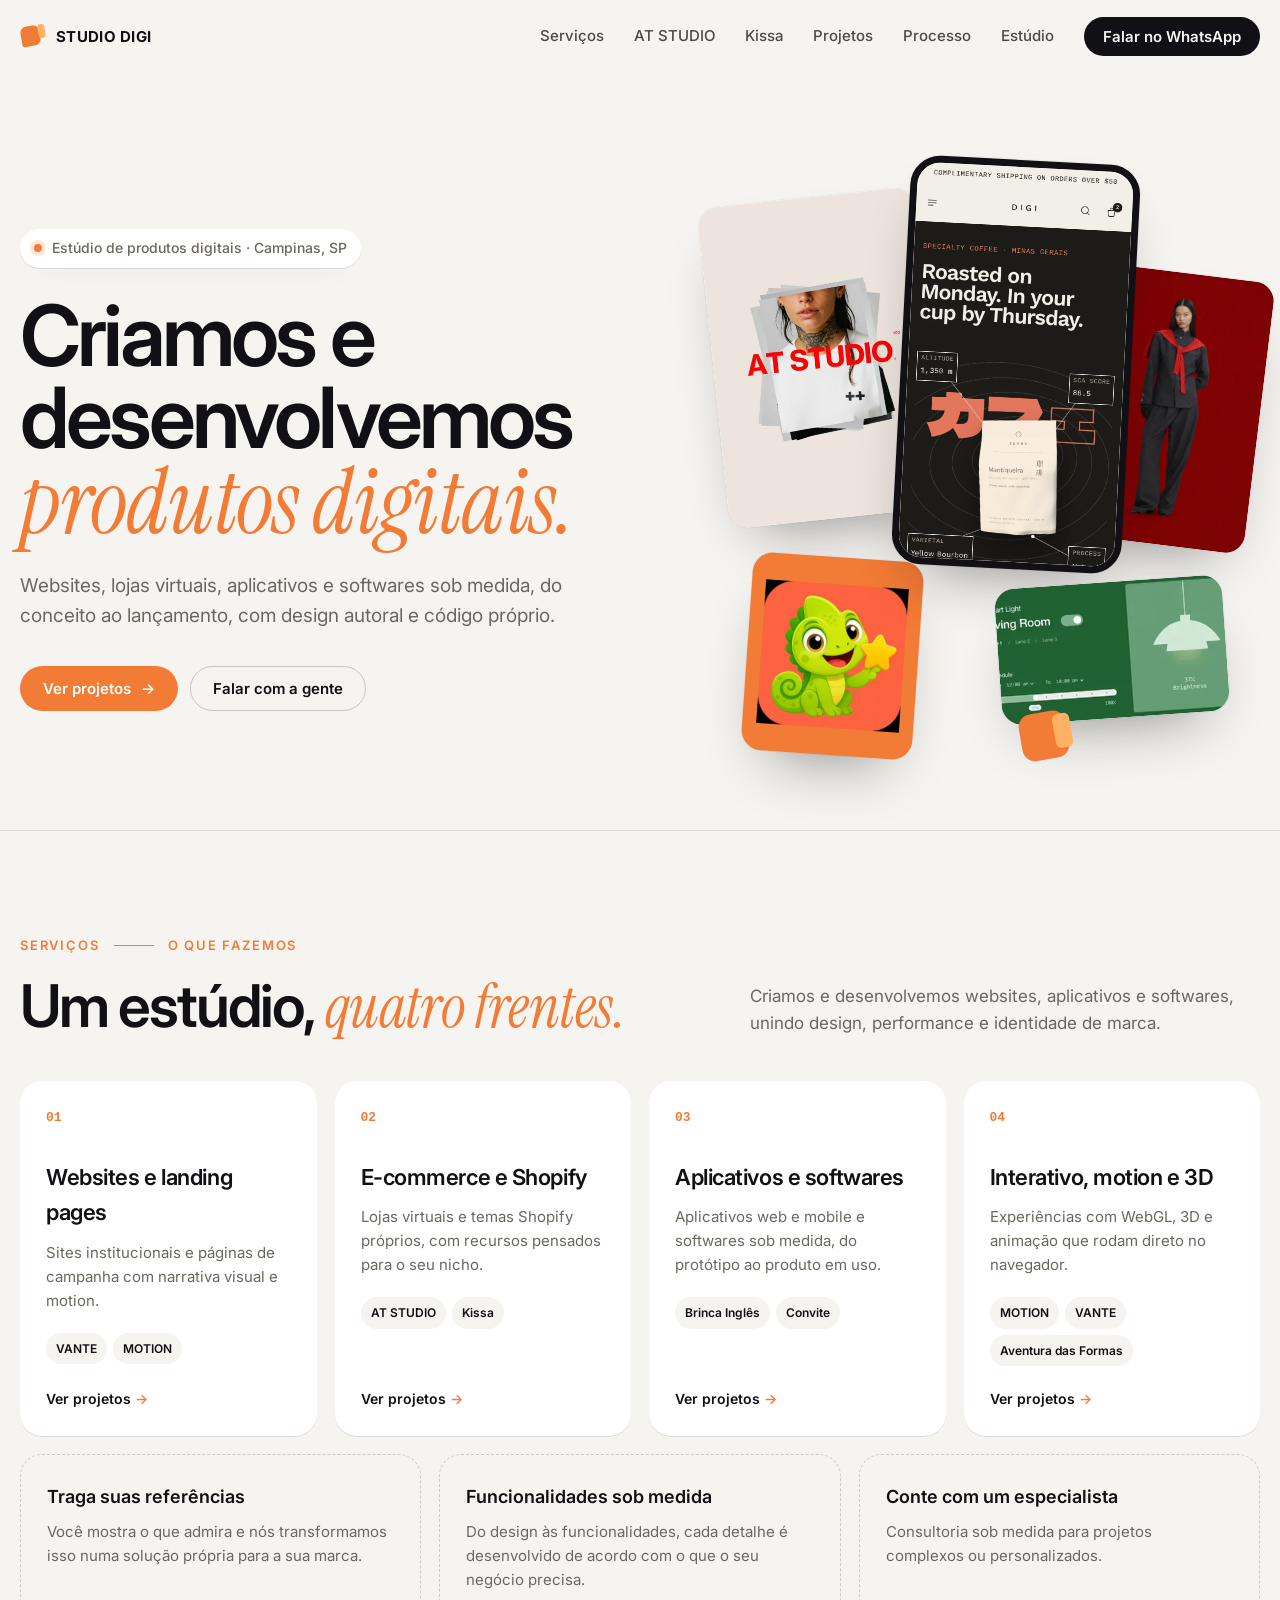
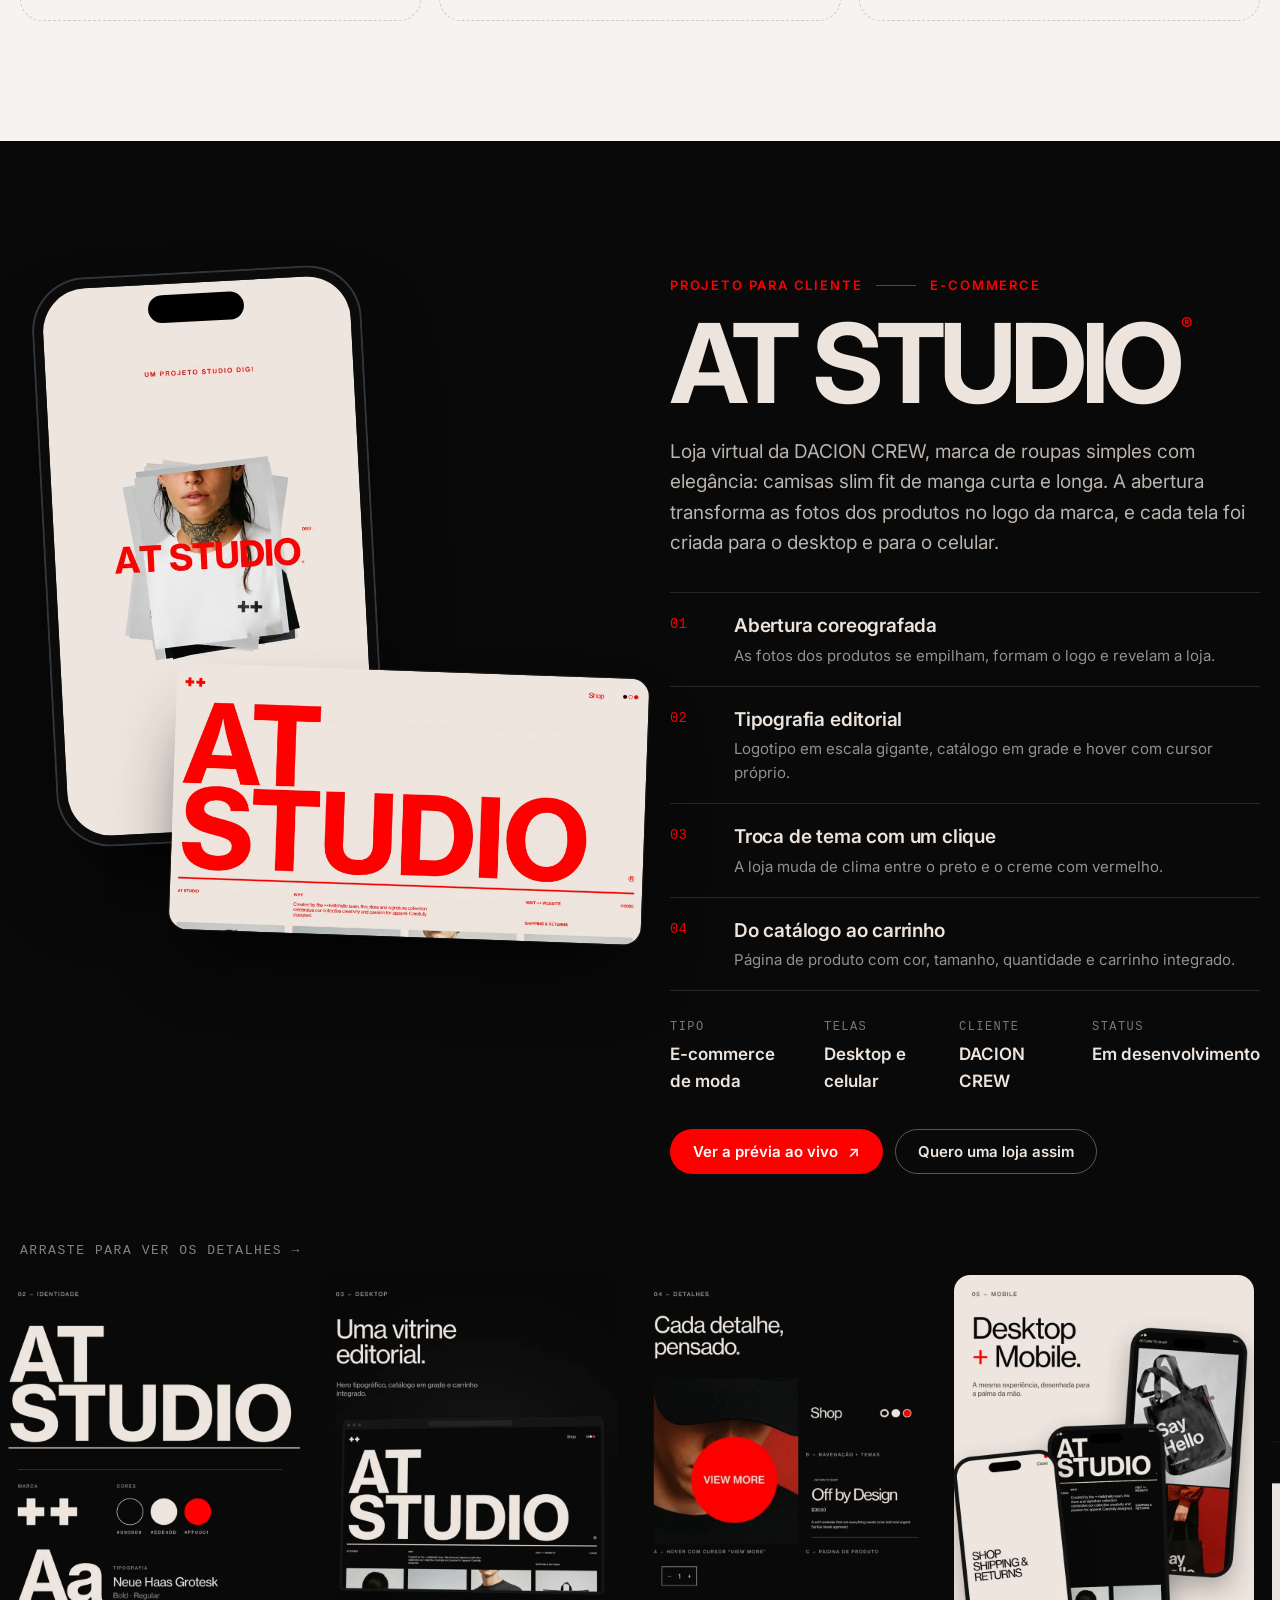
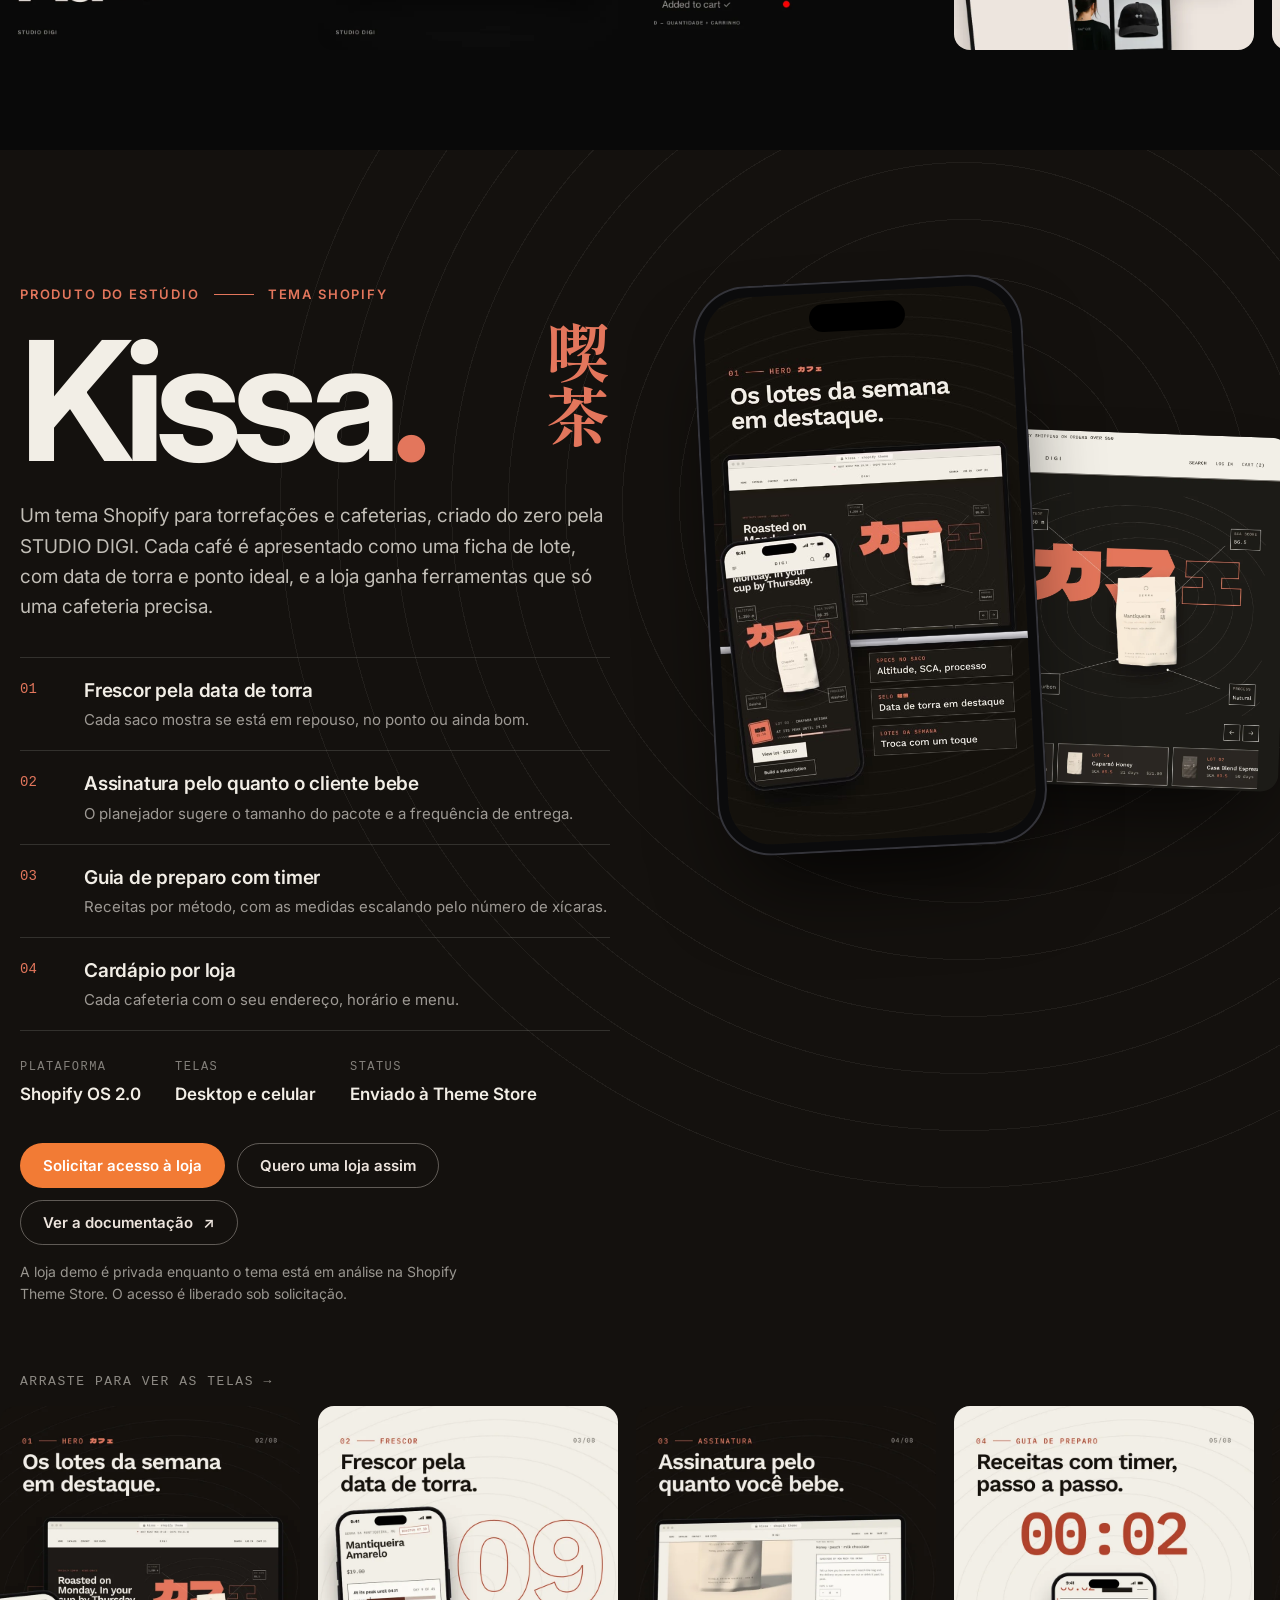
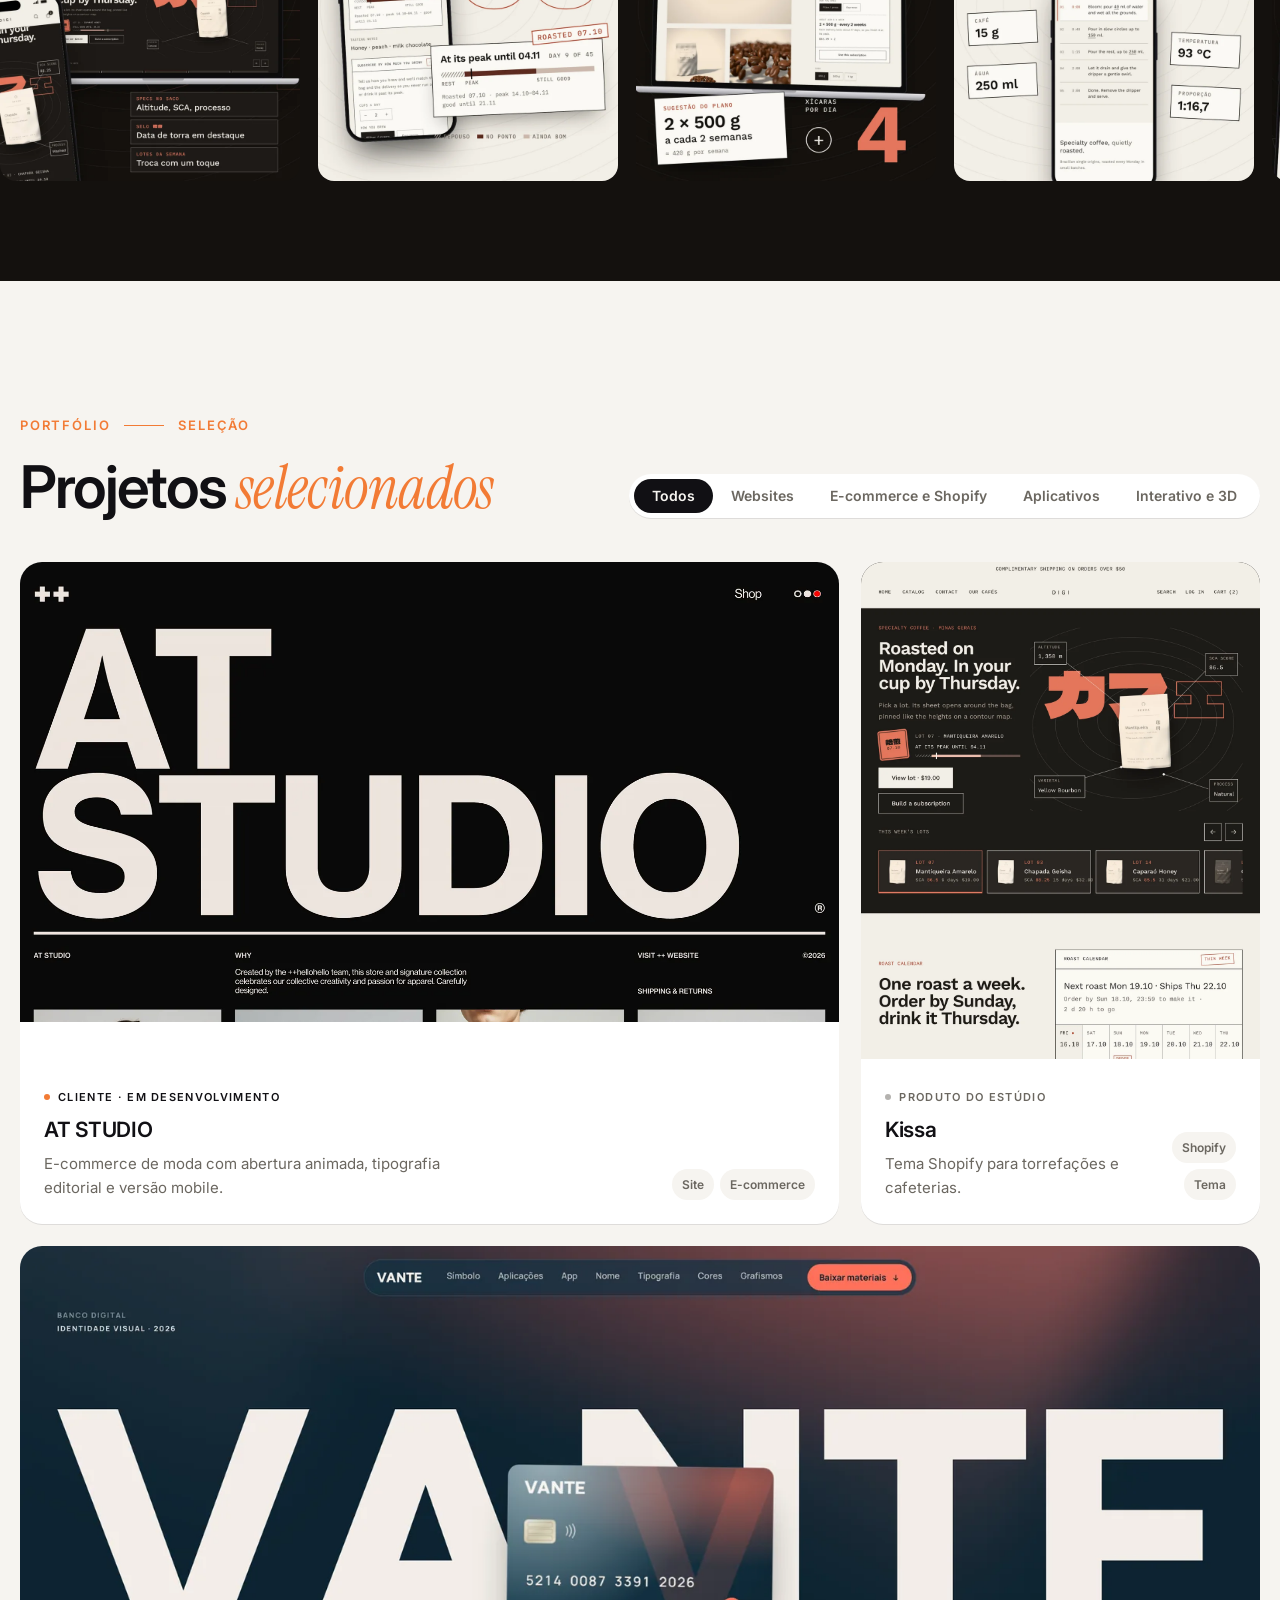
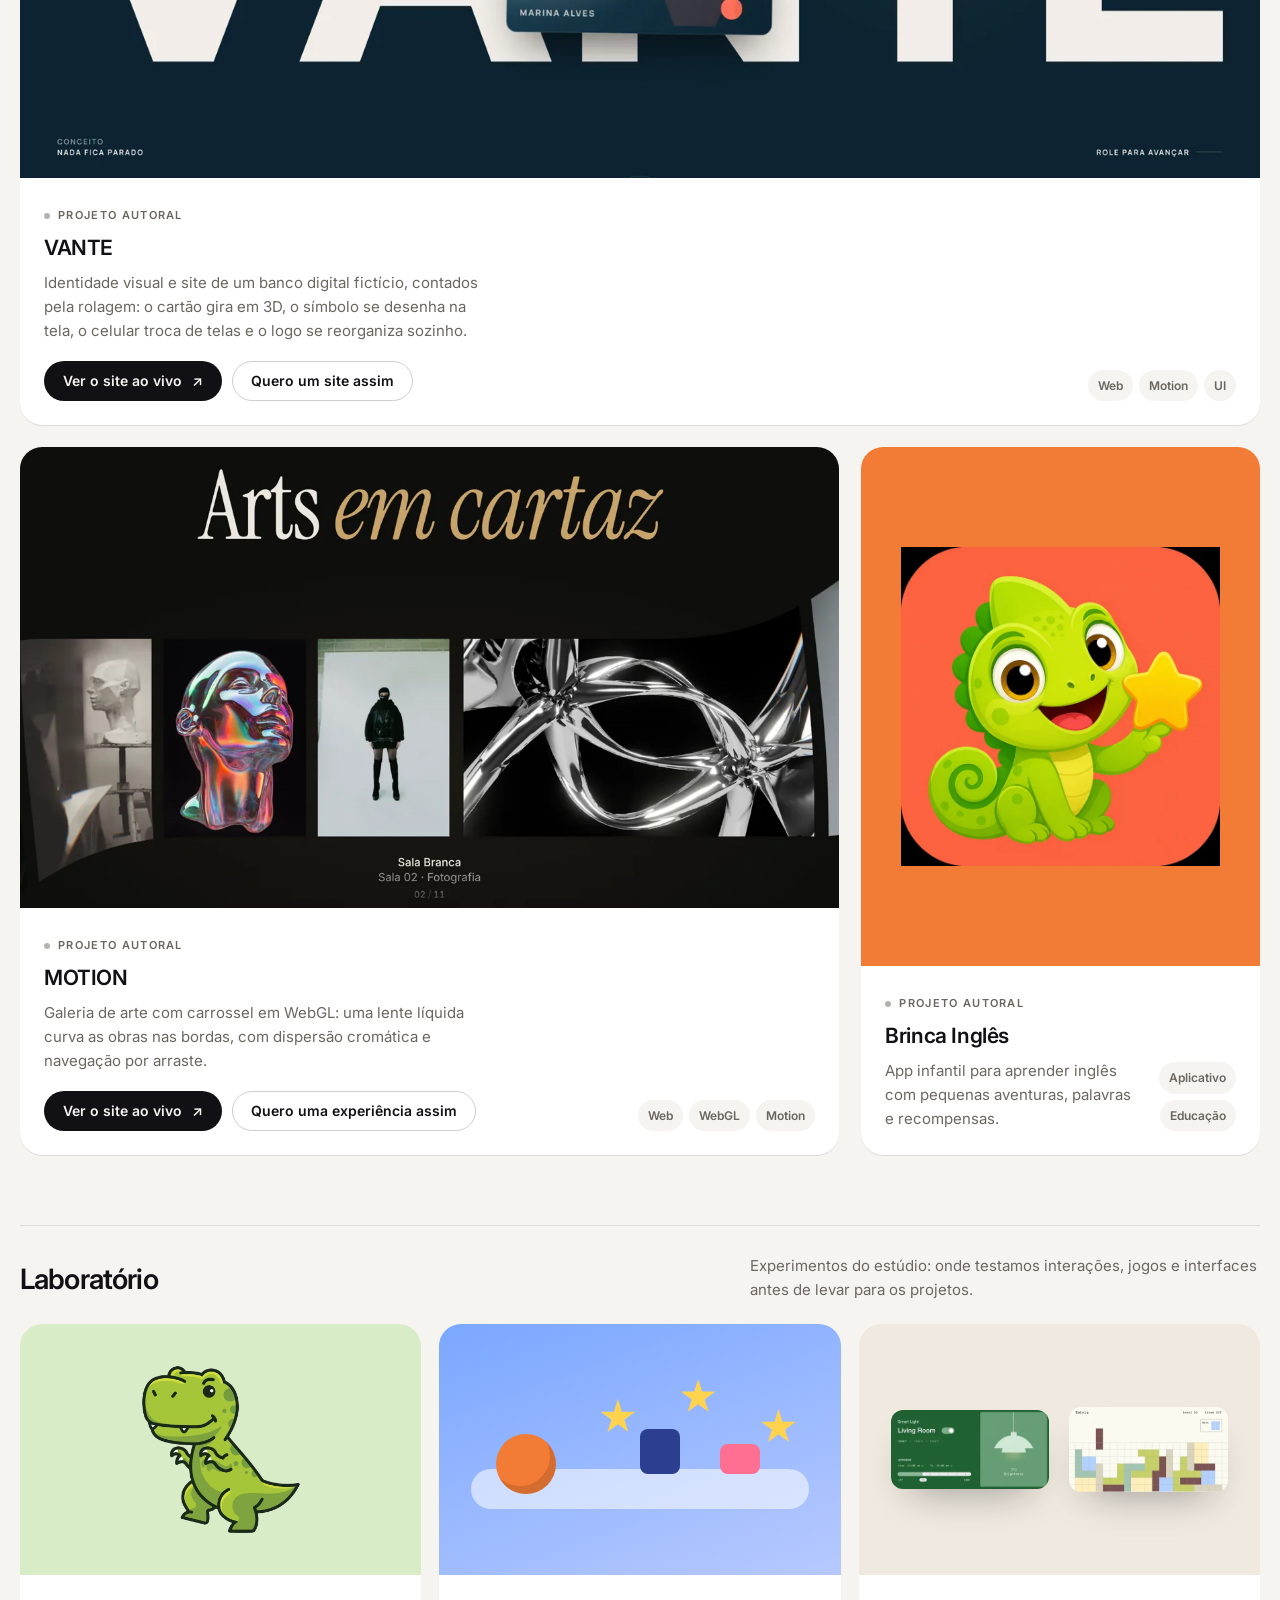
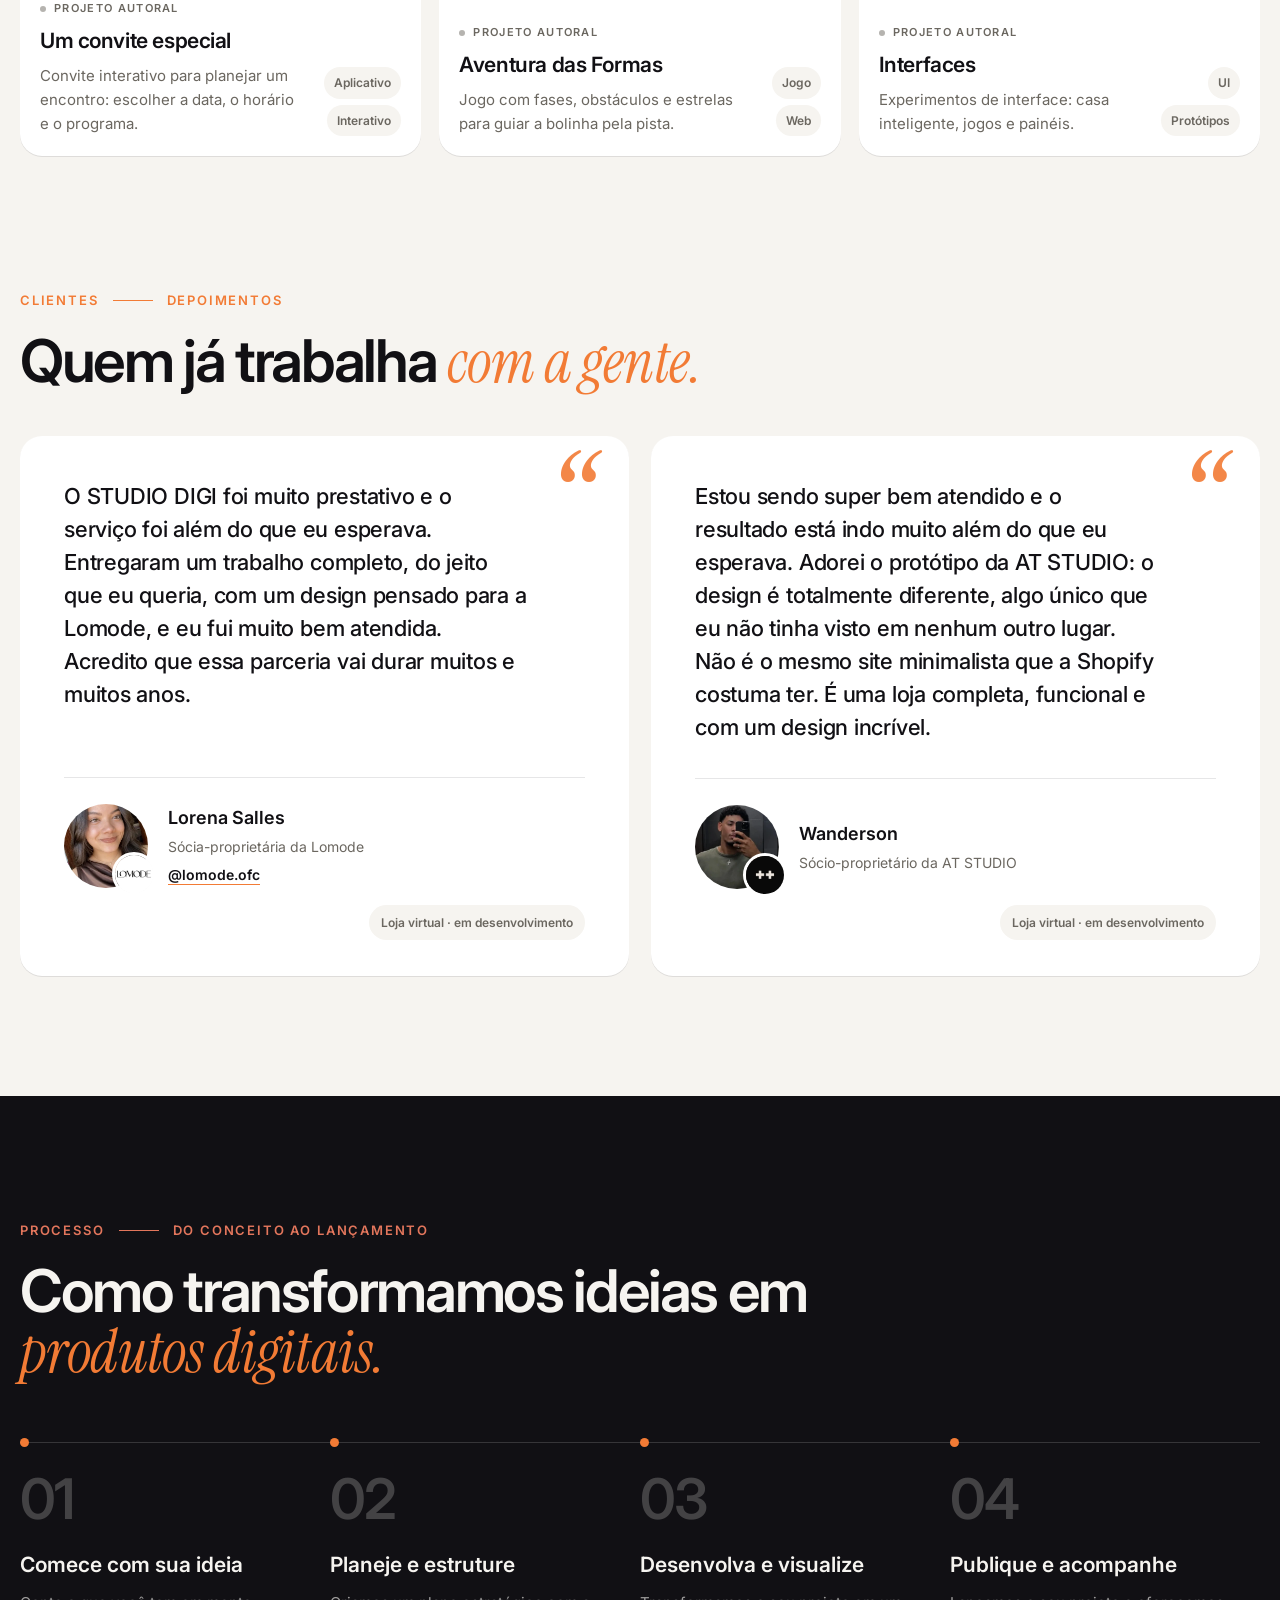
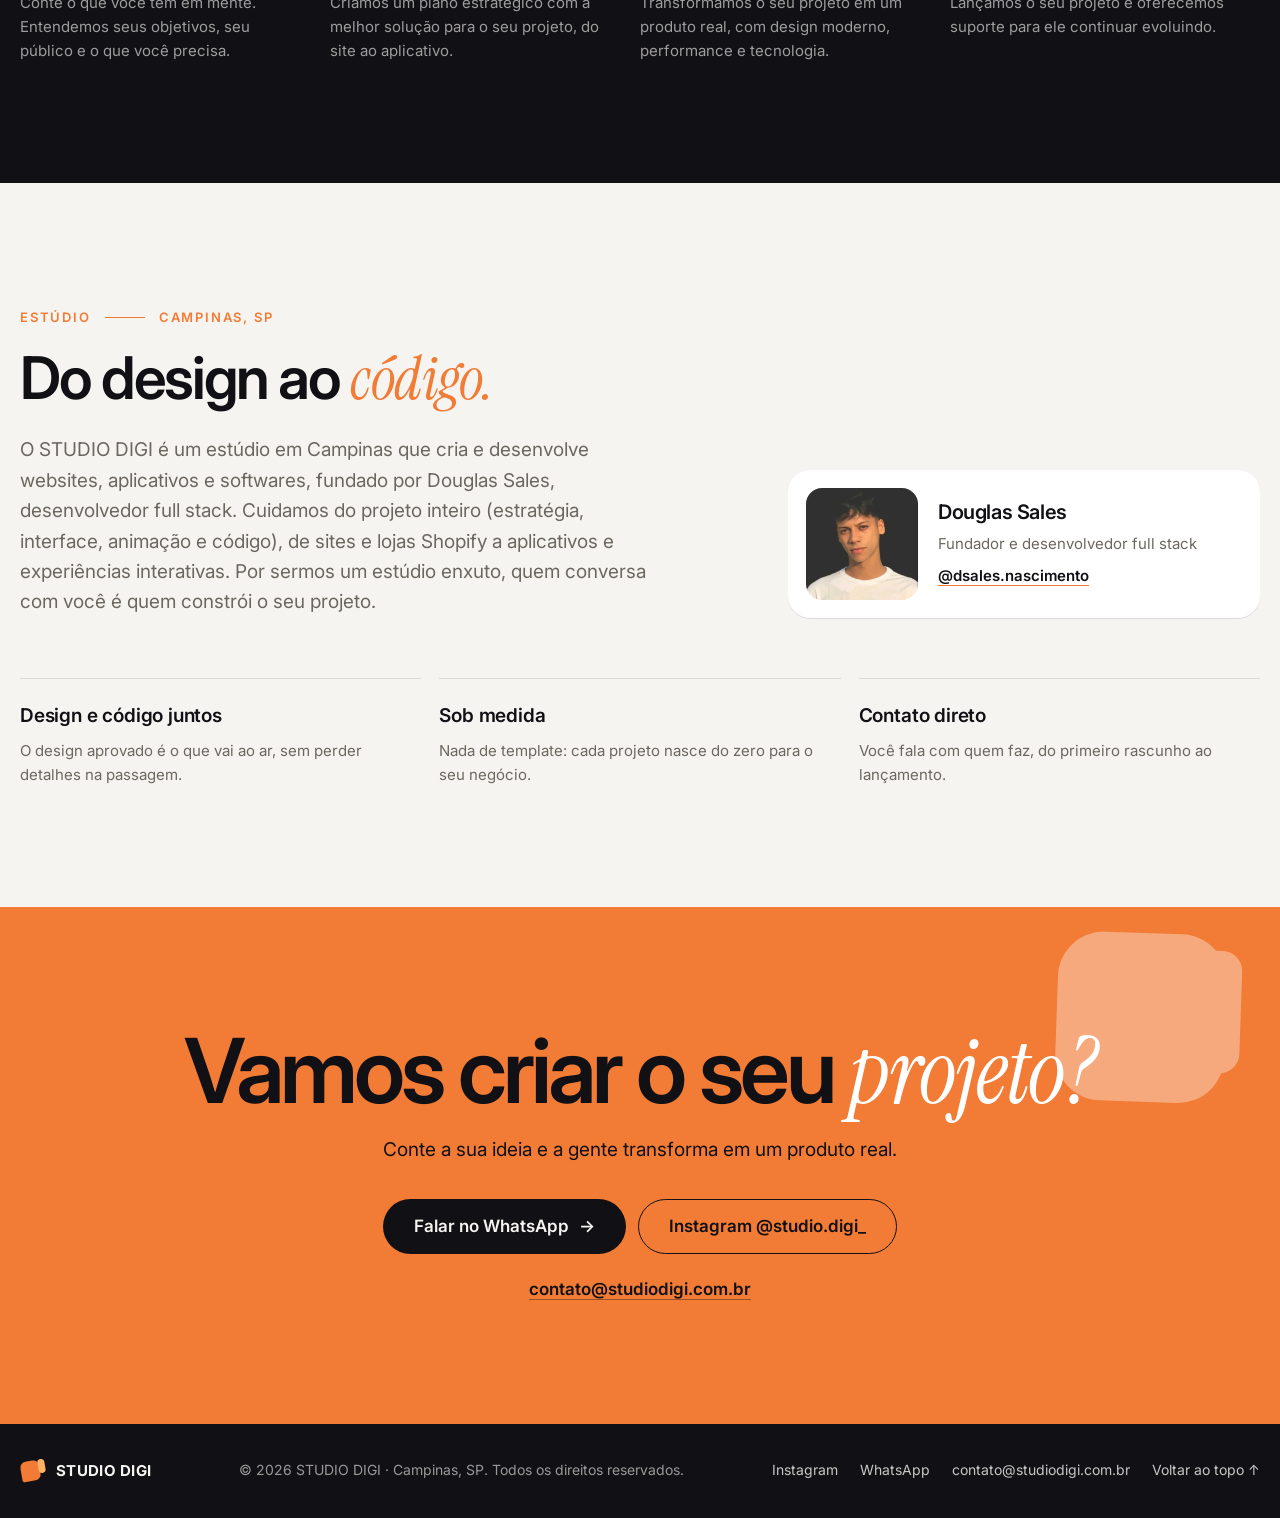
==== index.html @ e4dd9ce1 "Adiciona o depoimento do Wanderson (AT STUDIO) na seção Clientes Co-Authored-By: Claude Opus 5.5 <no" ====
<!doctype html>
<html lang="pt-BR" translate="no">
<head>
  <meta charset="utf-8">
  <meta name="viewport" content="width=device-width, initial-scale=1">
  <meta name="google" content="notranslate">
  <title>STUDIO DIGI · Websites, aplicativos e softwares sob medida</title>
  <meta name="description" content="Estúdio de produtos digitais em Campinas, SP. Criamos e desenvolvemos websites, lojas virtuais, aplicativos e softwares sob medida, do conceito ao lançamento.">
  <meta name="theme-color" content="#111014">
  <meta property="og:title" content="STUDIO DIGI">
  <meta property="og:description" content="Criamos e desenvolvemos websites, lojas virtuais, aplicativos e softwares sob medida, do conceito ao lançamento.">
  <meta property="og:type" content="website">
  <meta property="og:url" content="https://studiodigi.com.br/">
  <meta property="og:site_name" content="STUDIO DIGI">
  <meta property="og:locale" content="pt_BR">
  <meta property="og:image" content="https://studiodigi.com.br/images/og.jpg">
  <meta property="og:image:alt" content="STUDIO DIGI, estúdio de sites, e-commerce e aplicativos">
  <meta name="twitter:card" content="summary_large_image">
  <meta name="twitter:title" content="STUDIO DIGI">
  <meta name="twitter:description" content="Criamos e desenvolvemos websites, lojas virtuais, aplicativos e softwares sob medida, do conceito ao lançamento.">
  <meta name="twitter:image" content="https://studiodigi.com.br/images/og.jpg">
  <link rel="canonical" href="https://studiodigi.com.br/">
  <link rel="icon" type="image/svg+xml" href="/favicon.svg?v=3">
  <link rel="preconnect" href="https://fonts.googleapis.com">
  <link rel="preconnect" href="https://fonts.gstatic.com" crossorigin>
  <link rel="stylesheet" href="https://fonts.googleapis.com/css2?family=Inter:wght@400;500;600;700&family=Instrument+Serif:ital@1&display=swap">
  <link rel="stylesheet" href="https://fonts.googleapis.com/css2?family=Shippori+Mincho:wght@800&text=%E5%96%AB%E8%8C%B6&display=swap">
  <link rel="stylesheet" href="/styles.css?v=9">
  <script type="application/ld+json">
  {
    "@context": "https://schema.org",
    "@type": "Organization",
    "name": "STUDIO DIGI",
    "url": "https://studiodigi.com.br/",
    "logo": "https://studiodigi.com.br/images/email/studio-digi-logo.png",
    "description": "Estúdio de produtos digitais que cria e desenvolve websites, lojas virtuais, aplicativos e softwares sob medida.",
    "email": "contato@studiodigi.com.br",
    "address": { "@type": "PostalAddress", "addressLocality": "Campinas", "addressRegion": "SP", "addressCountry": "BR" },
    "founder": { "@type": "Person", "name": "Douglas Sales", "jobTitle": "Desenvolvedor full stack", "sameAs": ["https://www.instagram.com/dsales.nascimento/"] },
    "sameAs": ["https://www.instagram.com/studio.digi_/"]
  }
  </script>
  <script>document.documentElement.classList.add('js')</script>
  <script src="/main.js?v=4" defer></script>
</head>
<body>
  <a class="skip" href="#conteudo">Pular para o conteúdo</a>

  <header class="header" data-header>
    <div class="wrap header__inner">
      <a class="brand" href="#top" aria-label="STUDIO DIGI, página inicial">
        <span class="brand__mark" aria-hidden="true"></span><span>STUDIO DIGI</span>
      </a>
      <nav class="nav" id="menu" aria-label="Navegação principal">
        <a href="#servicos">Serviços</a>
        <a href="#atstudio">AT STUDIO</a>
        <a href="#kissa">Kissa</a>
        <a href="#projetos">Projetos</a>
        <a href="#processo">Processo</a>
        <a href="#estudio">Estúdio</a>
        <a class="btn btn--dark nav__cta" href="https://wa.me/5519990105959?text=Ol%C3%A1!%20Vi%20o%20portf%C3%B3lio%20da%20STUDIO%20DIGI%20e%20quero%20um%20or%C3%A7amento." target="_blank" rel="noopener">Falar no WhatsApp</a>
      </nav>
      <button class="menu-btn" type="button" aria-expanded="false" aria-controls="menu" data-menu>
        <span class="sr">Abrir menu</span><i></i><i></i>
      </button>
    </div>
  </header>

  <main id="conteudo">
    <!-- hero -->
    <section class="hero" id="top">
      <div class="wrap hero__inner">
        <div class="hero__copy">
          <p class="eyebrow reveal"><span class="dot"></span>Estúdio de produtos digitais · Campinas, SP</p>
          <h1 class="hero__title reveal">Criamos e desenvolvemos <em>produtos digitais.</em></h1>
          <p class="hero__text reveal">Websites, lojas virtuais, aplicativos e softwares sob medida, do conceito ao lançamento, com design autoral e código próprio.</p>
          <div class="hero__actions reveal">
            <a class="btn btn--accent" href="#projetos">Ver projetos <span aria-hidden="true">→</span></a>
            <a class="btn btn--ghost" href="https://wa.me/5519990105959?text=Ol%C3%A1!%20Vi%20o%20portf%C3%B3lio%20da%20STUDIO%20DIGI%20e%20quero%20um%20or%C3%A7amento." target="_blank" rel="noopener">Falar com a gente</a>
          </div>
        </div>
        <div class="hero__collage" aria-hidden="true" data-collage>
          <figure class="tile tile--1" style="--d:.0"><img src="/images/at-studio/at-studio-intro.webp" alt="" width="900" height="1200"></figure>
          <figure class="tile tile--2" style="--d:.15"><img src="/images/kissa/kissa-mobile.webp" alt="" width="750" height="1334"></figure>
          <figure class="tile tile--3" style="--d:.3"><img src="/images/projects/pieces-woman.webp" alt="" width="900" height="1125"></figure>
          <figure class="tile tile--4 tile--orange" style="--d:.45"><img src="/images/projects/brinca-mascot.webp" alt="" width="700" height="700"></figure>
          <figure class="tile tile--5" style="--d:.6"><img src="/images/projects/smart-light.webp" alt="" width="380" height="190"></figure>
          <span class="tile tile--logo" style="--d:.75"></span>
        </div>
      </div>
    </section>

    <!-- services: what we do -->
    <section class="services" id="servicos" aria-labelledby="servicos-title">
      <div class="wrap">
        <div class="section-head">
          <div>
            <p class="kicker kicker--dark reveal"><span>Serviços</span><span class="rule"></span><span>O que fazemos</span></p>
            <h2 class="section-title reveal" id="servicos-title">Um estúdio, <em>quatro frentes.</em></h2>
          </div>
          <p class="section-text reveal">Criamos e desenvolvemos websites, aplicativos e softwares, unindo design, performance e identidade de marca.</p>
        </div>
        <div class="fronts">
          <a class="front reveal" href="#projetos" data-goto-filter="site">
            <span class="front__n">01</span>
            <h3>Websites e landing pages</h3>
            <p>Sites institucionais e páginas de campanha com narrativa visual e motion.</p>
            <ul class="front__proof" aria-label="Projetos"><li>VANTE</li><li>MOTION</li></ul>
            <span class="front__more">Ver projetos <span aria-hidden="true">→</span></span>
          </a>
          <a class="front reveal" href="#projetos" data-goto-filter="ecommerce">
            <span class="front__n">02</span>
            <h3>E-commerce e Shopify</h3>
            <p>Lojas virtuais e temas Shopify próprios, com recursos pensados para o seu nicho.</p>
            <ul class="front__proof" aria-label="Projetos"><li>AT STUDIO</li><li>Kissa</li></ul>
            <span class="front__more">Ver projetos <span aria-hidden="true">→</span></span>
          </a>
          <a class="front reveal" href="#projetos" data-goto-filter="app">
            <span class="front__n">03</span>
            <h3>Aplicativos e softwares</h3>
            <p>Aplicativos web e mobile e softwares sob medida, do protótipo ao produto em uso.</p>
            <ul class="front__proof" aria-label="Projetos"><li>Brinca Inglês</li><li>Convite</li></ul>
            <span class="front__more">Ver projetos <span aria-hidden="true">→</span></span>
          </a>
          <a class="front reveal" href="#projetos" data-goto-filter="interativo">
            <span class="front__n">04</span>
            <h3>Interativo, motion e 3D</h3>
            <p>Experiências com WebGL, 3D e animação que rodam direto no navegador.</p>
            <ul class="front__proof" aria-label="Projetos"><li>MOTION</li><li>VANTE</li><li>Aventura das Formas</li></ul>
            <span class="front__more">Ver projetos <span aria-hidden="true">→</span></span>
          </a>
        </div>
        <div class="ways">
          <article class="way reveal"><h3>Traga suas referências</h3><p>Você mostra o que admira e nós transformamos isso numa solução própria para a sua marca.</p></article>
          <article class="way reveal"><h3>Funcionalidades sob medida</h3><p>Do design às funcionalidades, cada detalhe é desenvolvido de acordo com o que o seu negócio precisa.</p></article>
          <article class="way reveal"><h3>Conte com um especialista</h3><p>Consultoria sob medida para projetos complexos ou personalizados.</p></article>
        </div>
      </div>
    </section>

    <!-- featured: AT STUDIO -->
    <section class="ats" id="atstudio" aria-labelledby="ats-title">
      <div class="wrap ats__grid">
        <div class="ats__copy">
          <p class="kicker reveal"><span>Projeto para cliente</span><span class="rule"></span><span>E-commerce</span></p>
          <h2 class="ats__title reveal" id="ats-title">AT STUDIO<span>®</span></h2>
          <p class="ats__lead reveal">Loja virtual da DACION CREW, marca de roupas simples com elegância: camisas slim fit de manga curta e longa. A abertura transforma as fotos dos produtos no logo da marca, e cada tela foi criada para o desktop e para o celular.</p>
          <ul class="ats__features">
            <li class="reveal"><b>01</b><div><strong>Abertura coreografada</strong><span>As fotos dos produtos se empilham, formam o logo e revelam a loja.</span></div></li>
            <li class="reveal"><b>02</b><div><strong>Tipografia editorial</strong><span>Logotipo em escala gigante, catálogo em grade e hover com cursor próprio.</span></div></li>
            <li class="reveal"><b>03</b><div><strong>Troca de tema com um clique</strong><span>A loja muda de clima entre o preto e o creme com vermelho.</span></div></li>
            <li class="reveal"><b>04</b><div><strong>Do catálogo ao carrinho</strong><span>Página de produto com cor, tamanho, quantidade e carrinho integrado.</span></div></li>
          </ul>
          <dl class="ats__facts reveal">
            <div><dt>Tipo</dt><dd>E-commerce de moda</dd></div>
            <div><dt>Telas</dt><dd>Desktop e celular</dd></div>
            <div><dt>Cliente</dt><dd>DACION CREW</dd></div>
            <div><dt>Status</dt><dd>Em desenvolvimento</dd></div>
          </dl>
          <div class="ats__actions reveal">
            <a class="btn btn--red" href="https://atstudio1.douglas41299.workers.dev/" target="_blank" rel="noopener">Ver a prévia ao vivo <span aria-hidden="true">↗</span></a>
            <a class="btn btn--paper-line" href="https://wa.me/5519990105959?text=Ol%C3%A1!%20Vi%20o%20projeto%20AT%20STUDIO%20no%20portf%C3%B3lio%20e%20quero%20uma%20loja%20assim." target="_blank" rel="noopener">Quero uma loja assim</a>
          </div>
        </div>
        <div class="ats__media reveal">
          <figure class="ats__desk">
            <img src="/images/at-studio/at-studio-desktop-red.webp" alt="Página inicial da AT STUDIO no tema creme com vermelho" width="1600" height="900" loading="lazy">
          </figure>
          <div class="phone">
            <video class="phone__video" src="/media/at-studio-story.mp4" poster="/media/at-studio-story-poster.jpg" muted loop playsinline preload="none" aria-label="Vídeo de apresentação da AT STUDIO: abertura animada, desktop e celular"></video>
            <span class="phone__island" aria-hidden="true"></span>
          </div>
        </div>
      </div>
      <div class="ats__strip" aria-label="Telas da AT STUDIO">
        <div class="wrap"><p class="strip__hint">Arraste para ver os detalhes <span aria-hidden="true">→</span></p></div>
        <div class="strip" data-strip tabindex="0">
          <img src="/images/at-studio/slide-01.webp" alt="Identidade: logotipo, marca, cores e tipografia" width="800" height="1000" loading="lazy">
          <img src="/images/at-studio/slide-02.webp" alt="Página inicial no desktop" width="800" height="1000" loading="lazy">
          <img src="/images/at-studio/slide-03.webp" alt="Detalhes de interface: hover, navegação, produto e carrinho" width="800" height="1000" loading="lazy">
          <img src="/images/at-studio/slide-04.webp" alt="Versão mobile em três telas" width="800" height="1000" loading="lazy">
          <img src="/images/at-studio/slide-05.webp" alt="O mesmo hero no tema preto e no tema vermelho" width="800" height="1000" loading="lazy">
          <img src="/images/at-studio/slide-06.webp" alt="Desktop e celular juntos" width="800" height="1000" loading="lazy">
        </div>
      </div>
    </section>

    <!-- featured: Kissa -->
    <section class="kissa" id="kissa" aria-labelledby="kissa-title">
      <div class="kissa__rings" aria-hidden="true"></div>
      <div class="wrap kissa__grid">
        <div class="kissa__copy">
          <p class="kicker reveal"><span>Produto do estúdio</span><span class="rule"></span><span>Tema Shopify</span></p>
          <h2 class="kissa__title reveal" id="kissa-title">Kissa<span>.</span></h2>
          <span class="kissa__kanji" aria-hidden="true">喫茶</span>
          <p class="kissa__lead reveal">Um tema Shopify para torrefações e cafeterias, criado do zero pela STUDIO DIGI. Cada café é apresentado como uma ficha de lote, com data de torra e ponto ideal, e a loja ganha ferramentas que só uma cafeteria precisa.</p>
          <ul class="kissa__features">
            <li class="reveal"><b>01</b><div><strong>Frescor pela data de torra</strong><span>Cada saco mostra se está em repouso, no ponto ou ainda bom.</span></div></li>
            <li class="reveal"><b>02</b><div><strong>Assinatura pelo quanto o cliente bebe</strong><span>O planejador sugere o tamanho do pacote e a frequência de entrega.</span></div></li>
            <li class="reveal"><b>03</b><div><strong>Guia de preparo com timer</strong><span>Receitas por método, com as medidas escalando pelo número de xícaras.</span></div></li>
            <li class="reveal"><b>04</b><div><strong>Cardápio por loja</strong><span>Cada cafeteria com o seu endereço, horário e menu.</span></div></li>
          </ul>
          <dl class="kissa__facts reveal">
            <div><dt>Plataforma</dt><dd>Shopify OS 2.0</dd></div>
            <div><dt>Telas</dt><dd>Desktop e celular</dd></div>
            <div><dt>Status</dt><dd>Enviado à Theme Store</dd></div>
          </dl>
          <div class="kissa__actions reveal">
            <a class="btn btn--accent" href="https://wa.me/5519990105959?text=Ol%C3%A1!%20Vi%20o%20tema%20Kissa%20no%20portf%C3%B3lio%20e%20gostaria%20de%20solicitar%20acesso%20%C3%A0%20loja%20demo." target="_blank" rel="noopener">Solicitar acesso à loja</a>
            <a class="btn btn--paper-line" href="https://wa.me/5519990105959?text=Ol%C3%A1!%20Vi%20o%20projeto%20Kissa%20no%20portf%C3%B3lio%20e%20quero%20uma%20loja%20assim." target="_blank" rel="noopener">Quero uma loja assim</a>
            <a class="btn btn--paper-line" href="https://doc-creme-coffee.douglas41299.workers.dev/" target="_blank" rel="noopener">Ver a documentação <span aria-hidden="true">↗</span></a>
          </div>
          <p class="kissa__note reveal">A loja demo é privada enquanto o tema está em análise na Shopify Theme Store. O acesso é liberado sob solicitação.</p>
        </div>
        <div class="kissa__media reveal">
          <div class="phone">
            <video class="phone__video" src="/media/kissa-story.mp4" poster="/media/kissa-story-poster.jpg" muted loop playsinline preload="none" aria-label="Vídeo de apresentação do tema Kissa no desktop e no celular"></video>
            <span class="phone__island" aria-hidden="true"></span>
          </div>
          <figure class="kissa__desk">
            <img src="/images/kissa/kissa-wide.webp" alt="Hero do tema Kissa com a palavra カフェ e o saco de café flutuando, no notebook e no celular" width="1600" height="1200" loading="lazy">
          </figure>
        </div>
      </div>
      <div class="kissa__strip" aria-label="Telas do tema Kissa">
        <div class="wrap"><p class="strip__hint">Arraste para ver as telas <span aria-hidden="true">→</span></p></div>
        <div class="strip" data-strip tabindex="0">
          <img src="/images/kissa/slide-02.webp" alt="Hero com os lotes da semana" width="800" height="1000" loading="lazy">
          <img src="/images/kissa/slide-03.webp" alt="Frescor pela data de torra" width="800" height="1000" loading="lazy">
          <img src="/images/kissa/slide-04.webp" alt="Assinatura pelo quanto o cliente bebe" width="800" height="1000" loading="lazy">
          <img src="/images/kissa/slide-05.webp" alt="Guia de preparo com timer" width="800" height="1000" loading="lazy">
          <img src="/images/kissa/slide-06.webp" alt="Cardápio por loja" width="800" height="1000" loading="lazy">
          <img src="/images/kissa/slide-07.webp" alt="Mais recursos do tema" width="800" height="1000" loading="lazy">
        </div>
      </div>
    </section>

    <!-- projects -->
    <section class="projects" id="projetos" aria-labelledby="projetos-title">
      <div class="wrap">
        <div class="section-head">
          <div>
            <p class="kicker kicker--dark reveal"><span>Portfólio</span><span class="rule"></span><span>Seleção</span></p>
            <h2 class="section-title reveal" id="projetos-title">Projetos <em>selecionados</em></h2>
          </div>
          <div class="filters reveal" role="group" aria-label="Filtrar projetos" data-filters>
            <button type="button" aria-pressed="true" data-filter="all">Todos</button>
            <button type="button" aria-pressed="false" data-filter="site">Websites</button>
            <button type="button" aria-pressed="false" data-filter="ecommerce">E-commerce e Shopify</button>
            <button type="button" aria-pressed="false" data-filter="app">Aplicativos</button>
            <button type="button" aria-pressed="false" data-filter="interativo">Interativo e 3D</button>
          </div>
        </div>

        <div class="grid" data-grid>
          <article class="card card--wide reveal" data-kind="ecommerce">
            <a class="card__link" href="#atstudio" aria-label="Ver o projeto AT STUDIO"></a>
            <div class="card__media card__media--swap card__media--ink">
              <img src="/images/at-studio/at-studio-desktop.webp" alt="Página inicial da AT STUDIO com o logotipo em tipografia gigante e o catálogo" width="1600" height="900" loading="lazy">
              <img class="card__alt" src="/images/at-studio/at-studio-desktop-red.webp" alt="" width="1600" height="900" loading="lazy">
            </div>
            <div class="card__body">
              <div><p class="card__status card__status--client">Cliente · Em desenvolvimento</p><h3>AT STUDIO</h3><p>E-commerce de moda com abertura animada, tipografia editorial e versão mobile.</p></div>
              <ul class="tags"><li>Site</li><li>E-commerce</li></ul>
            </div>
          </article>
          <article class="card reveal" data-kind="ecommerce">
            <a class="card__link" href="#kissa" aria-label="Ver o projeto Kissa"></a>
            <div class="card__media card__media--ink">
              <img src="/images/kissa/kissa-hero.webp" alt="Página inicial do tema Kissa" width="1200" height="1498" loading="lazy" style="object-position:50% 0">
            </div>
            <div class="card__body">
              <div><p class="card__status">Produto do estúdio</p><h3>Kissa</h3><p>Tema Shopify para torrefações e cafeterias.</p></div>
              <ul class="tags"><li>Shopify</li><li>Tema</li></ul>
            </div>
          </article>
          <article class="card card--full reveal" data-kind="site interativo">
            <div class="card__media card__media--swap card__media--ink">
              <img src="/images/vante/vante-hero.webp" alt="Abertura do VANTE: o nome em tipografia gigante com um cartão do banco flutuando à frente" width="1600" height="686" loading="lazy">
              <img class="card__alt" src="/images/vante/vante-concept.webp" alt="" width="1600" height="686" loading="lazy">
            </div>
            <div class="card__body">
              <div>
                <p class="card__status">Projeto autoral</p><h3>VANTE</h3><p>Identidade visual e site de um banco digital fictício, contados pela rolagem: o cartão gira em 3D, o símbolo se desenha na tela, o celular troca de telas e o logo se reorganiza sozinho.</p>
                <div class="card__actions">
                  <a class="btn btn--dark" href="https://bank.douglas41299.workers.dev/" target="_blank" rel="noopener">Ver o site ao vivo <span aria-hidden="true">↗</span></a>
                  <a class="btn btn--ghost" href="https://wa.me/5519990105959?text=Ol%C3%A1!%20Vi%20o%20projeto%20VANTE%20no%20portf%C3%B3lio%20e%20quero%20um%20site%20assim." target="_blank" rel="noopener">Quero um site assim</a>
                </div>
              </div>
              <ul class="tags"><li>Web</li><li>Motion</li><li>UI</li></ul>
            </div>
          </article>
          <article class="card card--wide reveal" data-kind="site interativo">
            <div class="card__media card__media--swap card__media--ink">
              <img src="/images/motion/motion.webp" alt="Hero do MOTION: título Arts em cartaz sobre um carrossel de obras curvado por uma lente líquida" width="1600" height="686" loading="lazy">
              <img class="card__alt" src="/images/motion/motion-zoom.webp" alt="" width="1600" height="686" loading="lazy">
            </div>
            <div class="card__body">
              <div>
                <p class="card__status">Projeto autoral</p><h3>MOTION</h3><p>Galeria de arte com carrossel em WebGL: uma lente líquida curva as obras nas bordas, com dispersão cromática e navegação por arraste.</p>
                <div class="card__actions">
                  <a class="btn btn--dark" href="https://motion.douglas41299.workers.dev/" target="_blank" rel="noopener">Ver o site ao vivo <span aria-hidden="true">↗</span></a>
                  <a class="btn btn--ghost" href="https://wa.me/5519990105959?text=Ol%C3%A1!%20Vi%20o%20projeto%20MOTION%20no%20portf%C3%B3lio%20e%20quero%20uma%20experi%C3%AAncia%20assim." target="_blank" rel="noopener">Quero uma experiência assim</a>
                </div>
              </div>
              <ul class="tags"><li>Web</li><li>WebGL</li><li>Motion</li></ul>
            </div>
          </article>
          <article class="card reveal" data-kind="app">
            <div class="card__media card__media--orange card__media--contain">
              <img src="/images/projects/brinca-mascot.webp" alt="Mascote do aplicativo Brinca Inglês" width="700" height="700" loading="lazy">
            </div>
            <div class="card__body">
              <div><p class="card__status">Projeto autoral</p><h3>Brinca Inglês</h3><p>App infantil para aprender inglês com pequenas aventuras, palavras e recompensas.</p></div>
              <ul class="tags"><li>Aplicativo</li><li>Educação</li></ul>
            </div>
          </article>
        </div>

        <div class="lab" data-lab>
          <div class="lab__head">
            <h3 class="lab__title">Laboratório</h3>
            <p>Experimentos do estúdio: onde testamos interações, jogos e interfaces antes de levar para os projetos.</p>
          </div>
          <div class="lab__grid">
          <article class="card card--lab reveal" data-kind="app interativo">
            <div class="card__media card__media--green card__media--contain">
              <img src="/images/projects/convite-mascot.webp" alt="Mascote de dinossauro do convite interativo" width="600" height="632" loading="lazy">
            </div>
            <div class="card__body">
              <div><p class="card__status">Projeto autoral</p><h3>Um convite especial</h3><p>Convite interativo para planejar um encontro: escolher a data, o horário e o programa.</p></div>
              <ul class="tags"><li>Aplicativo</li><li>Interativo</li></ul>
            </div>
          </article>
          <article class="card card--lab reveal" data-kind="interativo">
            <div class="card__media card__media--sky">
              <div class="game" aria-hidden="true">
                <span class="game__track"></span><span class="game__ball"></span>
                <span class="game__star s1"></span><span class="game__star s2"></span><span class="game__star s3"></span>
                <span class="game__block b1"></span><span class="game__block b2"></span>
              </div>
            </div>
            <div class="card__body">
              <div><p class="card__status">Projeto autoral</p><h3>Aventura das Formas</h3><p>Jogo com fases, obstáculos e estrelas para guiar a bolinha pela pista.</p></div>
              <ul class="tags"><li>Jogo</li><li>Web</li></ul>
            </div>
          </article>
          <article class="card card--lab reveal" data-kind="app">
            <div class="card__media card__media--paper card__media--duo">
              <img src="/images/projects/smart-light.webp" alt="Interface de iluminação inteligente" width="380" height="190" loading="lazy">
              <img src="/images/projects/tetris.webp" alt="Interface de um jogo de Tetris" width="445" height="238" loading="lazy">
            </div>
            <div class="card__body">
              <div><p class="card__status">Projeto autoral</p><h3>Interfaces</h3><p>Experimentos de interface: casa inteligente, jogos e painéis.</p></div>
              <ul class="tags"><li>UI</li><li>Protótipos</li></ul>
            </div>
          </article>
          </div>
        </div>
      </div>
    </section>

    <!-- clients -->
    <section class="clients" id="clientes" aria-labelledby="clientes-title">
      <div class="wrap">
        <p class="kicker kicker--dark reveal"><span>Clientes</span><span class="rule"></span><span>Depoimentos</span></p>
        <h2 class="section-title reveal" id="clientes-title">Quem já trabalha <em>com a gente.</em></h2>
        <div class="quotes">
          <figure class="quote reveal">
            <blockquote>
              <p>O STUDIO DIGI foi muito prestativo e o serviço foi além do que eu esperava. Entregaram um trabalho completo, do jeito que eu queria, com um design pensado para a Lomode, e eu fui muito bem atendida. Acredito que essa parceria vai durar muitos e muitos anos.</p>
            </blockquote>
            <figcaption class="quote__by">
              <span class="avatar">
                <img class="avatar__photo" src="/images/clients/lorena-salles.webp" alt="Lorena Salles" width="320" height="320" loading="lazy">
                <img class="avatar__badge" src="/images/clients/lomode-logo.webp" alt="Logo da Lomode" width="240" height="240" loading="lazy">
              </span>
              <span class="quote__who">
                <strong>Lorena Salles</strong>
                <span>Sócia-proprietária da Lomode</span>
                <a href="https://www.instagram.com/lomode.ofc/" target="_blank" rel="noopener">@lomode.ofc</a>
              </span>
              <span class="quote__project">Loja virtual · em desenvolvimento</span>
            </figcaption>
          </figure>
          <figure class="quote reveal">
            <blockquote>
              <p>Estou sendo super bem atendido e o resultado está indo muito além do que eu esperava. Adorei o protótipo da AT STUDIO: o design é totalmente diferente, algo único que eu não tinha visto em nenhum outro lugar. Não é o mesmo site minimalista que a Shopify costuma ter. É uma loja completa, funcional e com um design incrível.</p>
            </blockquote>
            <figcaption class="quote__by">
              <span class="avatar">
                <img class="avatar__photo" src="/images/clients/wanderson.webp" alt="Wanderson" width="320" height="320" loading="lazy">
                <img class="avatar__badge" src="/images/clients/at-studio-mark.webp" alt="Marca da AT STUDIO" width="240" height="240" loading="lazy">
              </span>
              <span class="quote__who">
                <strong>Wanderson</strong>
                <span>Sócio-proprietário da AT STUDIO</span>
              </span>
              <span class="quote__project">Loja virtual · em desenvolvimento</span>
            </figcaption>
          </figure>
        </div>
      </div>
    </section>

    <!-- process -->
    <section class="process" id="processo" aria-labelledby="processo-title">
      <div class="wrap">
        <p class="kicker reveal"><span>Processo</span><span class="rule"></span><span>Do conceito ao lançamento</span></p>
        <h2 class="section-title section-title--light reveal" id="processo-title">Como transformamos ideias em <em>produtos digitais.</em></h2>
        <ol class="steps">
          <li class="step reveal"><span class="step__n">01</span><h3>Comece com sua ideia</h3><p>Conte o que você tem em mente. Entendemos seus objetivos, seu público e o que você precisa.</p></li>
          <li class="step reveal"><span class="step__n">02</span><h3>Planeje e estruture</h3><p>Criamos um plano estratégico com a melhor solução para o seu projeto, do site ao aplicativo.</p></li>
          <li class="step reveal"><span class="step__n">03</span><h3>Desenvolva e visualize</h3><p>Transformamos o seu projeto em um produto real, com design moderno, performance e tecnologia.</p></li>
          <li class="step reveal"><span class="step__n">04</span><h3>Publique e acompanhe</h3><p>Lançamos o seu projeto e oferecemos suporte para ele continuar evoluindo.</p></li>
        </ol>
      </div>
    </section>

    <!-- studio -->
    <section class="studio" id="estudio" aria-labelledby="estudio-title">
      <div class="wrap studio__grid">
        <div class="studio__copy">
          <p class="kicker kicker--dark reveal"><span>Estúdio</span><span class="rule"></span><span>Campinas, SP</span></p>
          <h2 class="section-title reveal" id="estudio-title">Do design ao <em>código.</em></h2>
          <p class="studio__text reveal">O STUDIO DIGI é um estúdio em Campinas que cria e desenvolve websites, aplicativos e softwares, fundado por Douglas Sales, desenvolvedor full stack. Cuidamos do projeto inteiro (estratégia, interface, animação e código), de sites e lojas Shopify a aplicativos e experiências interativas. Por sermos um estúdio enxuto, quem conversa com você é quem constrói o seu projeto.</p>
        </div>
        <figure class="person reveal">
          <img src="/images/studio/douglas-sales.webp" alt="Retrato de Douglas Sales" width="400" height="400" loading="lazy">
          <figcaption>
            <strong>Douglas Sales</strong>
            <span>Fundador e desenvolvedor full stack</span>
            <a href="https://www.instagram.com/dsales.nascimento/" target="_blank" rel="noopener">@dsales.nascimento</a>
          </figcaption>
        </figure>
        <ul class="principles">
          <li class="reveal"><strong>Design e código juntos</strong><span>O design aprovado é o que vai ao ar, sem perder detalhes na passagem.</span></li>
          <li class="reveal"><strong>Sob medida</strong><span>Nada de template: cada projeto nasce do zero para o seu negócio.</span></li>
          <li class="reveal"><strong>Contato direto</strong><span>Você fala com quem faz, do primeiro rascunho ao lançamento.</span></li>
        </ul>
      </div>
    </section>

    <!-- call to action -->
    <section class="cta" aria-labelledby="cta-title">
      <div class="wrap cta__inner">
        <span class="cta__mark" aria-hidden="true"></span>
        <h2 class="cta__title reveal" id="cta-title">Vamos criar o seu <em>projeto?</em></h2>
        <p class="cta__text reveal">Conte a sua ideia e a gente transforma em um produto real.</p>
        <div class="cta__actions reveal">
          <a class="btn btn--dark btn--lg" href="https://wa.me/5519990105959?text=Ol%C3%A1!%20Vi%20o%20portf%C3%B3lio%20da%20STUDIO%20DIGI%20e%20quero%20um%20or%C3%A7amento." target="_blank" rel="noopener">Falar no WhatsApp <span aria-hidden="true">→</span></a>
          <a class="btn btn--line btn--lg" href="https://www.instagram.com/studio.digi_/" target="_blank" rel="noopener">Instagram @studio.digi_</a>
        </div>
        <p class="cta__mail reveal"><a href="mailto:contato@studiodigi.com.br">contato@studiodigi.com.br</a></p>
      </div>
    </section>
  </main>

  <footer class="footer">
    <div class="wrap footer__inner">
      <a class="brand brand--light" href="#top"><span class="brand__mark" aria-hidden="true"></span><span>STUDIO DIGI</span></a>
      <p>© 2026 STUDIO DIGI · Campinas, SP. Todos os direitos reservados.</p>
      <nav class="footer__links" aria-label="Contato">
        <a href="https://www.instagram.com/studio.digi_/" target="_blank" rel="noopener">Instagram</a>
        <a href="https://wa.me/5519990105959?text=Ol%C3%A1!%20Vi%20o%20portf%C3%B3lio%20da%20STUDIO%20DIGI%20e%20quero%20um%20or%C3%A7amento." target="_blank" rel="noopener">WhatsApp</a>
        <a href="mailto:contato@studiodigi.com.br">contato@studiodigi.com.br</a>
        <a class="footer__top" href="#top">Voltar ao topo ↑</a>
      </nav>
    </div>
  </footer>
  <a class="wa-float" href="https://wa.me/5519990105959?text=Ol%C3%A1!%20Vi%20o%20portf%C3%B3lio%20da%20STUDIO%20DIGI%20e%20quero%20um%20or%C3%A7amento." target="_blank" rel="noopener" data-wa-float>
    <svg viewBox="0 0 24 24" width="22" height="22" aria-hidden="true"><path fill="currentColor" d="M12 2a10 10 0 0 0-8.6 15.1L2 22l5-1.3A10 10 0 1 0 12 2Zm0 18.2c-1.5 0-3-.4-4.3-1.2l-.3-.2-3 .8.8-2.9-.2-.3A8.2 8.2 0 1 1 12 20.2Zm4.5-6.1c-.2-.1-1.5-.7-1.7-.8-.2-.1-.4-.1-.6.1l-.8 1c-.1.2-.3.2-.5.1a6.7 6.7 0 0 1-3.3-2.9c-.3-.4.2-.4.7-1.3.1-.2 0-.3 0-.5l-.8-1.8c-.2-.5-.4-.4-.6-.4h-.5a1 1 0 0 0-.7.3 3 3 0 0 0-.9 2.2c0 1.3.9 2.5 1 2.7.1.2 1.8 2.8 4.4 3.9 1.6.7 2.3.8 3.1.6.5-.1 1.5-.6 1.7-1.2.2-.6.2-1.1.2-1.2-.1-.1-.3-.2-.5-.3Z"/></svg>
    <span>Falar no WhatsApp</span>
  </a>
  <!-- Cloudflare Web Analytics -->
  <script defer src="https://static.cloudflareinsights.com/beacon.min.js" data-cf-beacon='{"token": "5bec2e5ae0804ebcb76bdf92bfb59f6d"}'></script>
  <!-- End Cloudflare Web Analytics -->
</body>
</html>
---- styles.css ----
/* STUDIO DIGI — portfolio */
:root {
  --ink: #111014;
  --ink-2: #1c1a1f;
  --paper: #f6f4f0;
  --sheet: #ffffff;
  --muted: #6b6760;
  --line: rgba(17, 16, 20, .1);
  --orange: #f27b35;
  --orange-2: #ffb264;
  --terra: #e3765c;
  --radius: 22px;
  --wrap: 1240px;
  --sans: 'Inter', system-ui, -apple-system, 'Segoe UI', sans-serif;
  --serif: 'Instrument Serif', Georgia, serif;
  --ease: cubic-bezier(.2, .8, .2, 1);
}

*, *::before, *::after { box-sizing: border-box; }
html { scroll-behavior: smooth; scroll-padding-top: 84px; }
body { margin: 0; background: var(--paper); color: var(--ink); font: 400 17px/1.6 var(--sans); -webkit-font-smoothing: antialiased; text-rendering: optimizeLegibility; overflow-x: hidden; }
img, video { display: block; max-width: 100%; height: auto; }
a { color: inherit; }
h1, h2, h3, p { margin: 0; }
em { font-family: var(--serif); font-style: italic; font-weight: 400; letter-spacing: -.01em; }
.wrap { width: min(100% - 40px, var(--wrap)); margin-inline: auto; }
.sr { position: absolute; width: 1px; height: 1px; overflow: hidden; clip: rect(0 0 0 0); white-space: nowrap; }
.skip { position: absolute; left: -9999px; top: 12px; z-index: 100; padding: 10px 16px; border-radius: 10px; background: var(--ink); color: var(--paper); }
.skip:focus { left: 12px; }
:focus-visible { outline: 3px solid var(--orange); outline-offset: 3px; border-radius: 6px; }

/* buttons */
.btn { display: inline-flex; align-items: center; gap: 10px; padding: 14px 22px; border-radius: 999px; border: 1px solid transparent; font: 600 15px/1 var(--sans); text-decoration: none; transition: transform .3s var(--ease), background-color .3s, color .3s, border-color .3s; }
.btn:hover { transform: translateY(-2px); }
.btn--accent { background: var(--orange); color: #fff; }
.btn--accent:hover { background: #e06a25; }
.btn--dark { background: var(--ink); color: var(--paper); }
.btn--ghost { border-color: rgba(17, 16, 20, .2); color: var(--ink); }
.btn--ghost:hover { border-color: var(--ink); }
.btn--lg { padding: 18px 30px; font-size: 17px; }

/* brand */
.brand { display: inline-flex; align-items: center; gap: 10px; font: 700 15px/1 var(--sans); letter-spacing: .02em; text-decoration: none; }
.brand__mark { position: relative; width: 26px; height: 26px; }
.brand__mark::before, .brand__mark::after { content: ''; position: absolute; border-radius: 6px; transform: rotate(-10deg); }
.brand__mark::before { inset: 3px 6px 3px 1px; background: var(--orange); border-radius: 6px 6px 6px 2px; }
.brand__mark::after { width: 7px; height: 14px; right: 1px; top: 1px; background: var(--orange-2); border-radius: 4px; }
.brand--light { color: var(--paper); }

/* header */
.header { position: fixed; inset: 0 0 auto; z-index: 50; transition: background-color .3s, box-shadow .3s, backdrop-filter .3s; }
.header.is-solid { background: rgba(246, 244, 240, .82); backdrop-filter: blur(14px); -webkit-backdrop-filter: blur(14px); box-shadow: 0 1px 0 var(--line); }
.header__inner { display: flex; align-items: center; justify-content: space-between; height: 72px; }
.nav { display: flex; align-items: center; gap: 30px; font-size: 15px; font-weight: 500; }
.nav a:not(.btn) { text-decoration: none; opacity: .75; transition: opacity .2s; }
.nav a:not(.btn):hover { opacity: 1; }
.nav__cta { padding: 11px 18px; }
.menu-btn { display: none; width: 44px; height: 44px; border: 0; border-radius: 50%; background: var(--ink); cursor: pointer; position: relative; }
.menu-btn i { position: absolute; left: 13px; right: 13px; height: 2px; background: var(--paper); border-radius: 2px; transition: transform .3s var(--ease); }
.menu-btn i:first-of-type { top: 17px; }
.menu-btn i:last-of-type { top: 25px; }
.menu-btn[aria-expanded='true'] i:first-of-type { transform: translateY(4px) rotate(45deg); }
.menu-btn[aria-expanded='true'] i:last-of-type { transform: translateY(-4px) rotate(-45deg); }

/* hero */
.hero { position: relative; padding: 150px 0 40px; overflow: hidden; }
.hero__inner { display: grid; grid-template-columns: minmax(0, 1.05fr) minmax(0, .95fr); gap: 40px; align-items: center; min-height: 640px; }
.eyebrow { display: inline-flex; align-items: center; gap: 10px; padding: 8px 14px; border-radius: 999px; background: var(--sheet); box-shadow: 0 1px 0 var(--line), 0 10px 30px -18px rgba(17, 16, 20, .3); font-size: 14px; font-weight: 500; color: var(--muted); }
.dot { width: 8px; height: 8px; border-radius: 50%; background: var(--orange); box-shadow: 0 0 0 4px rgba(242, 123, 53, .18); }
.hero__title { margin-top: 26px; font-size: clamp(46px, 6.6vw, 92px); line-height: .98; font-weight: 600; letter-spacing: -.045em; }
.hero__title em { color: var(--orange); font-size: 1.06em; }
.hero__text { margin-top: 24px; max-width: 30em; font-size: 19px; color: var(--muted); }
.hero__actions { display: flex; flex-wrap: wrap; gap: 12px; margin-top: 34px; }

.hero__collage { position: relative; height: 620px; }
.tile { position: absolute; margin: 0; border-radius: 20px; overflow: hidden; background: var(--sheet); box-shadow: 0 30px 60px -28px rgba(17, 16, 20, .45), 0 0 0 1px rgba(17, 16, 20, .04); transform: translate(var(--px, 0), var(--py, 0)) rotate(var(--r, 0deg)); transition: transform .9s var(--ease); animation: float 7s ease-in-out infinite; animation-delay: calc(var(--d) * -6s); }
.tile img { width: 100%; height: 100%; object-fit: cover; }
.tile--1 { left: 4%; top: 6%; width: 38%; height: 52%; --r: -6deg; }
.tile--2 { left: 37%; top: 0; height: 66%; width: auto; aspect-ratio: 750 / 1334; --r: 3deg; z-index: 2; border: 7px solid var(--ink); border-radius: 30px; }
.tile--2 img { object-position: top center; }
.tile--3 { right: 0; top: 18%; width: 32%; height: 44%; --r: 7deg; }
.tile--4 { left: 10%; bottom: 4%; width: 30%; height: 32%; --r: 4deg; }
.tile--orange { background: var(--orange); }
.tile--4 img { object-fit: contain; padding: 8%; }
.tile--5 { right: 6%; bottom: 10%; width: 40%; height: 22%; --r: -4deg; z-index: 3; }
.tile--logo { right: 30%; bottom: 0; width: 84px; height: 84px; background: url('/images/studio-digi-symbol.svg') center / contain no-repeat; box-shadow: none; z-index: 4; border-radius: 0; }
@keyframes float { 0%, 100% { translate: 0 0; } 50% { translate: 0 -12px; } }

/* shared section bits */
.kicker { display: inline-flex; align-items: center; gap: 14px; font: 600 13px/1 var(--sans); letter-spacing: .14em; text-transform: uppercase; color: var(--terra); }
.kicker .rule { width: 40px; height: 1px; background: currentColor; }
.kicker--dark { color: var(--orange); }
.section-head { display: flex; justify-content: space-between; align-items: flex-end; gap: 30px; flex-wrap: wrap; margin-bottom: 44px; }
.section-title { margin-top: 18px; font-size: clamp(36px, 4.6vw, 64px); line-height: 1.02; font-weight: 600; letter-spacing: -.04em; }
.section-title em { color: var(--orange); }
.section-title--light { color: var(--paper); max-width: 15em; }
.section-text { max-width: 30em; color: var(--muted); }

/* Kissa */
.kissa { position: relative; padding: 130px 0 90px; background: #14110e; color: #f2eee6; overflow: hidden; }
.kissa__rings { position: absolute; right: -30%; top: -20%; width: 1400px; height: 1400px; border-radius: 50%; background: repeating-radial-gradient(circle, transparent 0 56px, rgba(242, 238, 230, .06) 56px 57px); pointer-events: none; }
.kissa__grid { position: relative; display: grid; grid-template-columns: minmax(0, 1fr) minmax(0, 1fr); gap: 60px; align-items: start; }
.kissa__copy { position: relative; }
.kissa__title { margin-top: 18px; font-size: clamp(90px, 13vw, 190px); line-height: .9; font-weight: 700; letter-spacing: -.06em; }
.kissa__title span { color: var(--terra); }
.kissa__kanji { position: absolute; right: 0; top: 40px; writing-mode: vertical-rl; font: 800 64px/1 'Shippori Mincho', serif; color: var(--terra); }
.kissa__lead { margin-top: 26px; max-width: 32em; font-size: 19px; color: rgba(242, 238, 230, .78); }
.kissa__features { list-style: none; margin: 34px 0 0; padding: 0; border-top: 1px solid rgba(242, 238, 230, .14); }
.kissa__features li { display: grid; grid-template-columns: 54px 1fr; gap: 10px; padding: 18px 0; border-bottom: 1px solid rgba(242, 238, 230, .14); }
.kissa__features b { font: 500 14px/1.9 ui-monospace, 'SF Mono', Menlo, monospace; color: var(--terra); }
.kissa__features strong { display: block; font-size: 19px; font-weight: 600; letter-spacing: -.01em; }
.kissa__features span { display: block; margin-top: 2px; font-size: 15px; color: rgba(242, 238, 230, .62); }
.kissa__facts { display: grid; grid-template-columns: repeat(3, auto); justify-content: start; gap: 34px; margin: 30px 0 0; }
.kissa__facts dt { font: 500 12px/1 ui-monospace, 'SF Mono', Menlo, monospace; letter-spacing: .12em; text-transform: uppercase; color: rgba(242, 238, 230, .5); }
.kissa__facts dd { margin: 8px 0 0; font-weight: 600; }
.kissa__note { margin-top: 16px; max-width: 34em; font-size: 14px; color: rgba(242, 238, 230, .6); }
.kissa__actions { display: flex; flex-wrap: wrap; gap: 12px; margin-top: 34px; }

.kissa__media { position: relative; min-height: 700px; }
.phone { position: absolute; left: 6%; top: 0; z-index: 2; width: 330px; padding: 11px; border-radius: 54px; background: #0b0b0c; box-shadow: inset 0 0 0 2px #34343a, 0 50px 90px -30px rgba(0, 0, 0, .8); transform: rotate(-3deg); }
.phone__video { width: 100%; aspect-ratio: 9 / 16; border-radius: 44px; object-fit: cover; background: #14110e; }
.phone__island { position: absolute; top: 22px; left: 50%; width: 96px; height: 28px; margin-left: -48px; border-radius: 16px; background: #000; }
.kissa__desk img { width: 100%; }
.kissa__desk { position: absolute; right: -4%; top: 150px; width: 80%; margin: 0; border-radius: 18px; overflow: hidden; box-shadow: 0 40px 80px -30px rgba(0, 0, 0, .8); transform: rotate(2deg); }

.kissa__strip { position: relative; margin-top: 70px; }
.strip__hint { font: 500 13px/1 ui-monospace, 'SF Mono', Menlo, monospace; letter-spacing: .12em; text-transform: uppercase; color: rgba(242, 238, 230, .55); }
.strip { display: flex; gap: 18px; margin-top: 18px; padding: 0 max(20px, (100vw - var(--wrap)) / 2) 10px; overflow-x: auto; scroll-snap-type: x mandatory; scrollbar-width: thin; scrollbar-color: rgba(242, 238, 230, .3) transparent; cursor: grab; }
.strip.is-dragging { cursor: grabbing; scroll-snap-type: none; }
.strip img { flex: none; width: 300px; height: 375px; object-fit: cover; border-radius: 16px; scroll-snap-align: start; user-select: none; -webkit-user-drag: none; }

/* AT STUDIO */
.ats { position: relative; padding: 130px 0 90px; background: #090909; color: #ede4dd; overflow: hidden; }
.ats .kicker { color: #ff0001; }
.ats__grid { position: relative; display: grid; grid-template-columns: minmax(0, 1fr) minmax(0, 1fr); gap: 60px; align-items: start; }
.ats__copy { order: 2; }
.ats__title { margin-top: 18px; font-size: clamp(64px, 8.6vw, 132px); line-height: .86; font-weight: 700; letter-spacing: -.06em; }
.ats__title span { font-size: .16em; vertical-align: top; margin-left: .2em; color: #ff0001; letter-spacing: 0; }
.ats__lead { margin-top: 26px; max-width: 32em; font-size: 19px; color: rgba(237, 228, 221, .78); }
.ats__features { list-style: none; margin: 34px 0 0; padding: 0; border-top: 1px solid rgba(237, 228, 221, .14); }
.ats__features li { display: grid; grid-template-columns: 54px 1fr; gap: 10px; padding: 18px 0; border-bottom: 1px solid rgba(237, 228, 221, .14); }
.ats__features b { font: 500 14px/1.9 ui-monospace, 'SF Mono', Menlo, monospace; color: #ff0001; }
.ats__features strong { display: block; font-size: 19px; font-weight: 600; letter-spacing: -.01em; }
.ats__features span { display: block; margin-top: 2px; font-size: 15px; color: rgba(237, 228, 221, .62); }
.ats__facts { display: grid; grid-template-columns: repeat(4, auto); justify-content: start; gap: 26px; margin: 30px 0 0; }
.ats__facts dt { font: 500 12px/1 ui-monospace, 'SF Mono', Menlo, monospace; letter-spacing: .12em; text-transform: uppercase; color: rgba(237, 228, 221, .5); }
.ats__facts dd { margin: 8px 0 0; font-weight: 600; }
.ats__actions { display: flex; flex-wrap: wrap; gap: 12px; margin-top: 34px; }
.btn--red { background: #ff0001; color: #fff; }
.btn--red:hover { background: #d90001; }
.btn--paper-line { border-color: rgba(237, 228, 221, .35); color: #ede4dd; }
.btn--paper-line:hover { border-color: #ede4dd; }

.ats__media { position: relative; min-height: 700px; order: 1; }
.ats__desk { position: absolute; right: -6%; top: 400px; z-index: 3; width: 80%; margin: 0; border-radius: 18px; overflow: hidden; box-shadow: 0 40px 80px -30px rgba(0, 0, 0, .9), 0 0 0 1px rgba(237, 228, 221, .08); transform: rotate(2deg); }
.ats__desk img { width: 100%; }
.ats .phone { left: 4%; transform: rotate(-3deg); }
.ats .phone__video { background: #090909; }
.ats__strip { position: relative; margin-top: 70px; }
.ats .strip__hint { color: rgba(237, 228, 221, .55); }
.ats .strip { scrollbar-color: rgba(237, 228, 221, .3) transparent; }

/* WhatsApp flutuante */
.wa-float { position: fixed; right: 20px; bottom: 20px; z-index: 60; display: inline-flex; align-items: center; gap: 10px; padding: 14px 20px 14px 16px; border-radius: 999px; background: #1fa855; color: #fff; font: 600 15px/1 var(--sans); text-decoration: none; box-shadow: 0 18px 40px -16px rgba(17, 16, 20, .55); opacity: 0; visibility: hidden; transform: translateY(16px); transition: opacity .35s var(--ease), transform .35s var(--ease), visibility .35s; }
.wa-float.is-on { opacity: 1; visibility: visible; transform: none; }
.wa-float:hover { background: #17924a; }

/* projects */
.projects { padding: 130px 0 110px; }
.filters { display: inline-flex; padding: 5px; border-radius: 999px; background: var(--sheet); box-shadow: 0 1px 0 var(--line); }
.filters button { padding: 10px 18px; border: 0; border-radius: 999px; background: none; font: 600 14px/1 var(--sans); color: var(--muted); cursor: pointer; transition: background-color .25s, color .25s; }
.filters button[aria-pressed='true'] { background: var(--ink); color: var(--paper); }
.grid { display: grid; grid-template-columns: repeat(3, minmax(0, 1fr)); grid-auto-flow: dense; gap: 22px; }
@media (min-width: 761px) {
  .grid > .card:not(.card--wide):not(.card--full) .card__media { flex: 1; aspect-ratio: auto; min-height: 260px; }
  .grid > .card:not(.card--wide):not(.card--full) .card__body { flex: none; }
}
.lab { margin-top: 70px; }
.lab[hidden] { display: none; }
.lab__head { display: flex; justify-content: space-between; align-items: flex-end; gap: 12px 30px; flex-wrap: wrap; margin-bottom: 22px; padding-top: 28px; border-top: 1px solid var(--line); }
.lab__title { font-size: 28px; font-weight: 600; letter-spacing: -.03em; }
.lab__head p { max-width: 34em; font-size: 15px; color: var(--muted); }
.lab__grid { display: grid; grid-template-columns: repeat(3, minmax(0, 1fr)); gap: 18px; }
.card--lab .card__media { aspect-ratio: 16 / 10; }
.card--lab .card__body { padding: 18px 20px 20px; }
.card--lab h3 { font-size: 18px; }
.card--lab p { font-size: 14px; }
.card { position: relative; display: flex; flex-direction: column; border-radius: var(--radius); background: var(--sheet); box-shadow: 0 1px 0 var(--line); overflow: hidden; transition: transform .5s var(--ease), box-shadow .5s var(--ease); }
.card:hover { transform: translateY(-6px); box-shadow: 0 30px 60px -30px rgba(17, 16, 20, .35); }
.card[hidden] { display: none; }
.card--wide { grid-column: span 2; }
.card__link { position: absolute; inset: 0; z-index: 3; }
.card__media { position: relative; aspect-ratio: 4 / 3; overflow: hidden; background: #ece8e1; }
.card--wide .card__media { aspect-ratio: 16 / 9; }
.card--full { grid-column: 1 / -1; }
.card--full .card__media { aspect-ratio: 21 / 9; }
.card__media img { width: 100%; height: 100%; object-fit: cover; transition: transform 1s var(--ease), opacity .6s; }
.card:hover .card__media img { transform: scale(1.04); }
.card__media--swap .card__alt { position: absolute; inset: 0; opacity: 0; }
.card:hover .card__media--swap .card__alt { opacity: 1; }
.card__media--contain img { object-fit: contain; padding: 10%; }
.card__media--orange { background: var(--orange); }
.card__media--green { background: #d9ecc8; }
.card__media--ink { background: #14110e; }
.card__media--sky { background: linear-gradient(160deg, #7aa7ff, #b7c9ff); }
.card__media--paper { background: #efe9df; }
.card__media--duo { display: grid; grid-template-columns: 1fr 1fr; gap: 6%; align-items: center; padding: 8%; }
.card__media--duo img { height: auto; border-radius: 12px; box-shadow: 0 20px 40px -20px rgba(17, 16, 20, .4); }
.card__body { display: flex; justify-content: space-between; align-items: flex-end; gap: 16px; padding: 22px 24px 24px; flex: 1; }
.card__status { display: inline-flex; align-items: center; gap: 8px; margin: 0 0 10px; font: 600 11px/1 var(--sans); letter-spacing: .12em; text-transform: uppercase; color: var(--muted); }
.card p.card__status { margin: 0 0 10px; font-size: 11px; color: var(--muted); }
.card__status::before { content: ''; width: 6px; height: 6px; border-radius: 50%; background: currentColor; opacity: .5; }
.card p.card__status--client { color: var(--ink); }
.card__status--client::before { background: var(--orange); opacity: 1; }
.card h3 { font-size: 21px; font-weight: 600; letter-spacing: -.02em; }
.card p { margin-top: 6px; font-size: 15px; color: var(--muted); max-width: 30em; }
.card__actions { position: relative; z-index: 4; display: flex; flex-wrap: wrap; gap: 10px; margin-top: 18px; }
.card__actions .btn { padding: 12px 18px; font-size: 14px; }
.tags { display: flex; flex-wrap: wrap; justify-content: flex-end; gap: 6px; margin: 0; padding: 0; list-style: none; }
.tags li { padding: 6px 10px; border-radius: 999px; background: var(--paper); font-size: 12px; font-weight: 600; color: var(--muted); white-space: nowrap; }

/* game illustration (Aventura das Formas) */
.game { position: absolute; inset: 0; }
.game__track { position: absolute; left: 8%; right: 8%; top: 58%; height: 16%; border-radius: 999px; background: rgba(255, 255, 255, .55); }
.game__ball { position: absolute; left: 14%; top: 44%; width: 15%; aspect-ratio: 1; border-radius: 50%; background: var(--orange); box-shadow: inset -6px -8px 0 rgba(0, 0, 0, .12); animation: roll 4s ease-in-out infinite; }
.game__star { position: absolute; width: 9%; aspect-ratio: 1; background: #ffd34d; clip-path: polygon(50% 0, 61% 35%, 98% 35%, 68% 57%, 79% 91%, 50% 70%, 21% 91%, 32% 57%, 2% 35%, 39% 35%); animation: twinkle 2.4s ease-in-out infinite; }
.s1 { left: 40%; top: 30%; } .s2 { left: 60%; top: 22%; animation-delay: .4s; } .s3 { left: 80%; top: 34%; animation-delay: .8s; }
.game__block { position: absolute; width: 10%; height: 18%; border-radius: 8px; background: #2c3e8f; top: 42%; }
.b1 { left: 50%; } .b2 { left: 70%; height: 12%; top: 48%; background: #ff6f91; }
@keyframes roll { 0%, 100% { transform: translateX(0) rotate(0); } 50% { transform: translateX(380%) rotate(360deg); } }
@keyframes twinkle { 0%, 100% { transform: scale(1); } 50% { transform: scale(.75); } }

/* services */
.services { padding: 100px 0 120px; border-top: 1px solid var(--line); }
.fronts { display: grid; grid-template-columns: repeat(4, minmax(0, 1fr)); gap: 18px; }
.front { position: relative; display: flex; flex-direction: column; padding: 30px 26px 26px; border-radius: var(--radius); background: var(--sheet); box-shadow: 0 1px 0 var(--line); color: inherit; text-decoration: none; transition: transform .4s var(--ease), box-shadow .4s var(--ease); }
.front:hover { transform: translateY(-4px); box-shadow: 0 24px 50px -30px rgba(17, 16, 20, .35); }
.front:focus-visible { outline: 3px solid var(--orange); outline-offset: 3px; }
.front__n { font: 600 13px/1 ui-monospace, 'SF Mono', Menlo, monospace; color: var(--orange); }
.front h3 { margin-top: 36px; font-size: 22px; font-weight: 600; letter-spacing: -.02em; }
.front p { margin-top: 10px; font-size: 15px; color: var(--muted); }
.front__proof { display: flex; flex-wrap: wrap; gap: 6px; margin: 20px 0 0; padding: 0; list-style: none; }
.front__proof li { padding: 6px 10px; border-radius: 999px; background: var(--paper); font-size: 12px; font-weight: 600; color: var(--ink); white-space: nowrap; }
.front__more { margin-top: auto; padding-top: 22px; font-size: 14px; font-weight: 600; color: var(--ink); }
.front__more span { display: inline-block; color: var(--orange); transition: transform .3s var(--ease); }
.front:hover .front__more span { transform: translateX(4px); }
.services__grid { display: grid; grid-template-columns: repeat(4, minmax(0, 1fr)); gap: 18px; }
.service { padding: 30px 26px 34px; border-radius: var(--radius); background: var(--sheet); box-shadow: 0 1px 0 var(--line); }
.service__n { font: 600 13px/1 ui-monospace, 'SF Mono', Menlo, monospace; color: var(--orange); }
.service h3 { margin-top: 40px; font-size: 22px; font-weight: 600; letter-spacing: -.02em; }
.service p { margin-top: 10px; font-size: 15px; color: var(--muted); }
.ways { display: grid; grid-template-columns: repeat(3, minmax(0, 1fr)); gap: 18px; margin-top: 18px; }
.way { padding: 28px 26px; border-radius: var(--radius); border: 1px dashed rgba(17, 16, 20, .18); }
.way h3 { font-size: 18px; font-weight: 600; }
.way p { margin-top: 8px; font-size: 15px; color: var(--muted); }

/* clients */
.clients { padding: 20px 0 120px; }
.quotes { display: grid; grid-template-columns: repeat(auto-fit, minmax(min(100%, 520px), 1fr)); gap: 22px; margin-top: 44px; }
.quote { position: relative; margin: 0; display: flex; flex-direction: column; gap: 34px; padding: 44px 44px 36px; border-radius: var(--radius); background: var(--sheet); box-shadow: 0 1px 0 var(--line); }
.quote::before { content: '\201C'; position: absolute; top: 6px; right: 34px; font: italic 400 140px/1 var(--serif); color: var(--orange); opacity: .9; }
.quote blockquote { margin: 0; padding-right: 56px; }
.quote blockquote p { max-width: 34em; font-size: 22px; line-height: 1.5; font-weight: 500; letter-spacing: -.01em; color: var(--ink); }
.quote__by { display: flex; flex-wrap: wrap; align-items: center; gap: 16px 20px; margin-top: auto; padding-top: 26px; border-top: 1px solid var(--line); }
.avatar { position: relative; flex: none; width: 84px; height: 84px; }
.avatar__photo { width: 84px; height: 84px; border-radius: 50%; object-fit: cover; }
.avatar__badge { position: absolute; right: -8px; bottom: -8px; width: 44px; height: 44px; border-radius: 50%; border: 3px solid var(--sheet); background: #fff; object-fit: cover; }
.quote__who { display: grid; gap: 3px; }
.quote__who strong { font-size: 18px; font-weight: 600; }
.quote__who span { font-size: 14px; color: var(--muted); }
.quote__who a { justify-self: start; display: inline-flex; align-items: center; min-height: 28px; font-size: 14px; font-weight: 600; color: var(--ink); text-underline-offset: 4px; text-decoration-color: var(--orange); }
.quote__project { margin-left: auto; padding: 8px 12px; border-radius: 999px; background: var(--paper); font-size: 12px; font-weight: 600; color: var(--muted); }

/* process */
.process { padding: 120px 0; background: var(--ink); color: var(--paper); }
.steps { list-style: none; margin: 60px 0 0; padding: 0; display: grid; grid-template-columns: repeat(4, minmax(0, 1fr)); gap: 0; counter-reset: s; }
.step { position: relative; padding: 28px 28px 0 0; border-top: 1px solid rgba(246, 244, 240, .16); }
.step::before { content: ''; position: absolute; left: 0; top: -5px; width: 9px; height: 9px; border-radius: 50%; background: var(--orange); }
.step__n { font: 600 56px/1 var(--sans); letter-spacing: -.04em; color: rgba(246, 244, 240, .22); }
.step h3 { margin-top: 20px; font-size: 21px; font-weight: 600; }
.step p { margin-top: 10px; font-size: 15px; color: rgba(246, 244, 240, .62); }

/* studio */
.studio { padding: 120px 0; }
.studio__grid { display: grid; grid-template-columns: minmax(0, 1.5fr) minmax(0, 1fr); gap: 40px 60px; align-items: end; }
.studio__text { margin-top: 26px; max-width: 34em; font-size: 19px; color: var(--muted); }
.person { margin: 0; display: grid; grid-template-columns: 112px 1fr; gap: 20px; align-items: center; padding: 18px; border-radius: var(--radius); background: var(--sheet); box-shadow: 0 1px 0 var(--line); }
.person img { width: 112px; height: 112px; border-radius: 16px; object-fit: cover; background: var(--ink); }
.person figcaption { display: grid; gap: 4px; }
.person strong { font-size: 20px; font-weight: 600; letter-spacing: -.02em; }
.person span { font-size: 15px; color: var(--muted); }
.person a { justify-self: start; display: inline-flex; align-items: center; min-height: 32px; font-size: 15px; font-weight: 600; color: var(--ink); text-underline-offset: 4px; text-decoration-color: var(--orange); }
.principles { grid-column: 1 / -1; display: grid; grid-template-columns: repeat(3, minmax(0, 1fr)); gap: 18px; margin: 20px 0 0; padding: 0; list-style: none; }
.principles li { padding-top: 22px; border-top: 1px solid var(--line); }
.principles strong { display: block; font-size: 19px; font-weight: 600; letter-spacing: -.01em; }
.principles span { display: block; margin-top: 8px; font-size: 15px; color: var(--muted); max-width: 26em; }

/* call to action */
.cta { padding: 120px 0; background: var(--orange); color: var(--ink); overflow: hidden; }
.cta__inner { position: relative; text-align: center; display: flex; flex-direction: column; align-items: center; }
.cta__mark { position: absolute; right: -40px; top: -150px; width: 300px; height: 300px; background: url('/images/studio-digi-symbol.svg') center / contain no-repeat; opacity: .35; filter: saturate(0) brightness(2.4); transform: rotate(12deg); }
.cta__title { position: relative; font-size: clamp(44px, 7vw, 104px); line-height: .98; font-weight: 600; letter-spacing: -.045em; }
.cta__title em { color: #fff; }
.cta__text { position: relative; margin-top: 18px; font-size: 19px; }
.cta__actions { position: relative; display: flex; flex-wrap: wrap; justify-content: center; gap: 12px; margin-top: 34px; }
.btn--line { border-color: var(--ink); color: var(--ink); }
.btn--line:hover { background: var(--ink); color: var(--paper); }
.cta__mail { position: relative; margin-top: 22px; font-weight: 600; }
.cta__mail a { text-decoration-color: rgba(17, 16, 20, .4); text-underline-offset: 4px; }
.footer__links { display: flex; flex-wrap: wrap; gap: 22px; }
.footer__links a { color: var(--paper); text-decoration: none; opacity: .8; }
.footer__links a:hover { opacity: 1; }

/* footer */
.footer { padding: 34px 0; background: var(--ink); color: rgba(246, 244, 240, .6); font-size: 14px; }
.footer__inner { display: flex; justify-content: space-between; align-items: center; gap: 20px; flex-wrap: wrap; }
.footer__top { text-decoration: none; color: var(--paper); }

/* reveal on scroll */
.js .reveal { opacity: 0; transform: translateY(26px); transition: opacity .9s var(--ease), transform .9s var(--ease); }
.js .reveal.is-in { opacity: 1; transform: none; }

/* responsive */
@media (max-width: 1080px) {
  .hero__inner { grid-template-columns: 1fr; min-height: 0; }
  .hero__collage { height: 520px; }
  .kissa__grid { grid-template-columns: 1fr; }
  .kissa__media { min-height: 700px; }
  .ats__grid { grid-template-columns: 1fr; }
  .ats__copy, .ats__media { order: 0; }
  .grid { grid-template-columns: repeat(2, minmax(0, 1fr)); }
  .services__grid, .fronts { grid-template-columns: repeat(2, minmax(0, 1fr)); }
  .steps { grid-template-columns: repeat(2, minmax(0, 1fr)); row-gap: 40px; }
}
@media (max-width: 760px) {
  body { font-size: 16px; }
  .menu-btn { display: block; z-index: 2; }
  .nav { position: fixed; inset: 0; z-index: 1; flex-direction: column; justify-content: center; gap: 26px; font-size: 26px; background: var(--paper); opacity: 0; visibility: hidden; transition: opacity .3s, visibility .3s; }
  .nav.is-open { opacity: 1; visibility: visible; }
  .nav a:not(.btn) { opacity: 1; }
  .nav__cta { font-size: 17px; padding: 15px 24px; }
  .hero { padding-top: 116px; }
  .hero__text { font-size: 17px; }
  .hero__collage { height: 400px; }
  .tile--2 { border-width: 5px; border-radius: 22px; }
  .tile--logo { width: 56px; height: 56px; }
  .kissa { padding: 90px 0 70px; }
  .kicker { gap: 10px; letter-spacing: .1em; font-size: 12px; }
  .kicker .rule { width: 24px; }
  .kissa__kanji { font-size: 44px; top: 30px; }
  .kissa__facts { grid-template-columns: 1fr 1fr; gap: 20px; }
  .kissa__media { min-height: 0; display: grid; justify-items: center; gap: 28px; }
  .phone { position: relative; left: auto; width: 270px; }
  .kissa__desk { position: relative; right: auto; top: auto; width: 100%; transform: none; }
  .strip img { width: 240px; height: 300px; }
  .ats { padding: 90px 0 70px; }
  .ats__facts { grid-template-columns: 1fr 1fr; gap: 20px; }
  .ats__media { min-height: 0; display: grid; justify-items: center; gap: 28px; }
  .ats .phone { position: relative; right: auto; width: 270px; }
  .ats__desk { position: relative; left: auto; top: auto; width: 100%; transform: none; }
  .wa-float { right: 14px; bottom: 14px; padding: 14px; }
  .wa-float span { position: absolute; width: 1px; height: 1px; overflow: hidden; clip: rect(0 0 0 0); white-space: nowrap; }
  .projects { padding: 90px 0 80px; }
  .grid { grid-template-columns: 1fr; }
  .card--wide { grid-column: auto; }
  .card--wide .card__media { aspect-ratio: 4 / 3; }
  .card--full .card__media { aspect-ratio: 4 / 3; }
  .card--full .card__media img { object-position: 50% 60%; }
  .card__body { flex-direction: column; align-items: flex-start; }
  .tags { justify-content: flex-start; }
  .services__grid, .ways, .fronts, .lab__grid { grid-template-columns: 1fr; }
  .services { padding: 80px 0 90px; }
  .front h3 { margin-top: 22px; }
  .filters { flex-wrap: wrap; border-radius: 24px; }
  .service h3 { margin-top: 22px; }
  .process { padding: 90px 0; }
  .clients { padding: 10px 0 90px; }
  .quote { padding: 30px 22px 26px; gap: 26px; }
  .quote::before { font-size: 100px; right: 18px; }
  .quote blockquote { padding-right: 34px; }
  .quote blockquote p { font-size: 18px; }
  .quote__project { margin-left: 0; }
  .studio { padding: 90px 0; }
  .studio__grid { grid-template-columns: 1fr; }
  .studio__text { font-size: 17px; }
  .person { grid-template-columns: 88px 1fr; gap: 16px; }
  .person img { width: 88px; height: 88px; }
  .principles { grid-template-columns: 1fr; margin-top: 0; }
  .steps { grid-template-columns: 1fr; }
  .cta { padding: 90px 0; }
  .cta__mark { width: 220px; height: 220px; right: -70px; top: -80px; }
  .footer__inner { flex-direction: column; align-items: flex-start; }
  .filters button { min-height: 44px; }
  .footer__links { gap: 4px 22px; }
  .footer__links a { display: inline-flex; align-items: center; min-height: 44px; }
}
@media (prefers-reduced-motion: reduce) {
  html { scroll-behavior: auto; }
  .tile, .game__ball, .game__star { animation: none; }
  .wa-float { transition: none; }
  .js .reveal { opacity: 1; transform: none; transition: none; }
  .card, .card__media img, .btn { transition: none; }
}
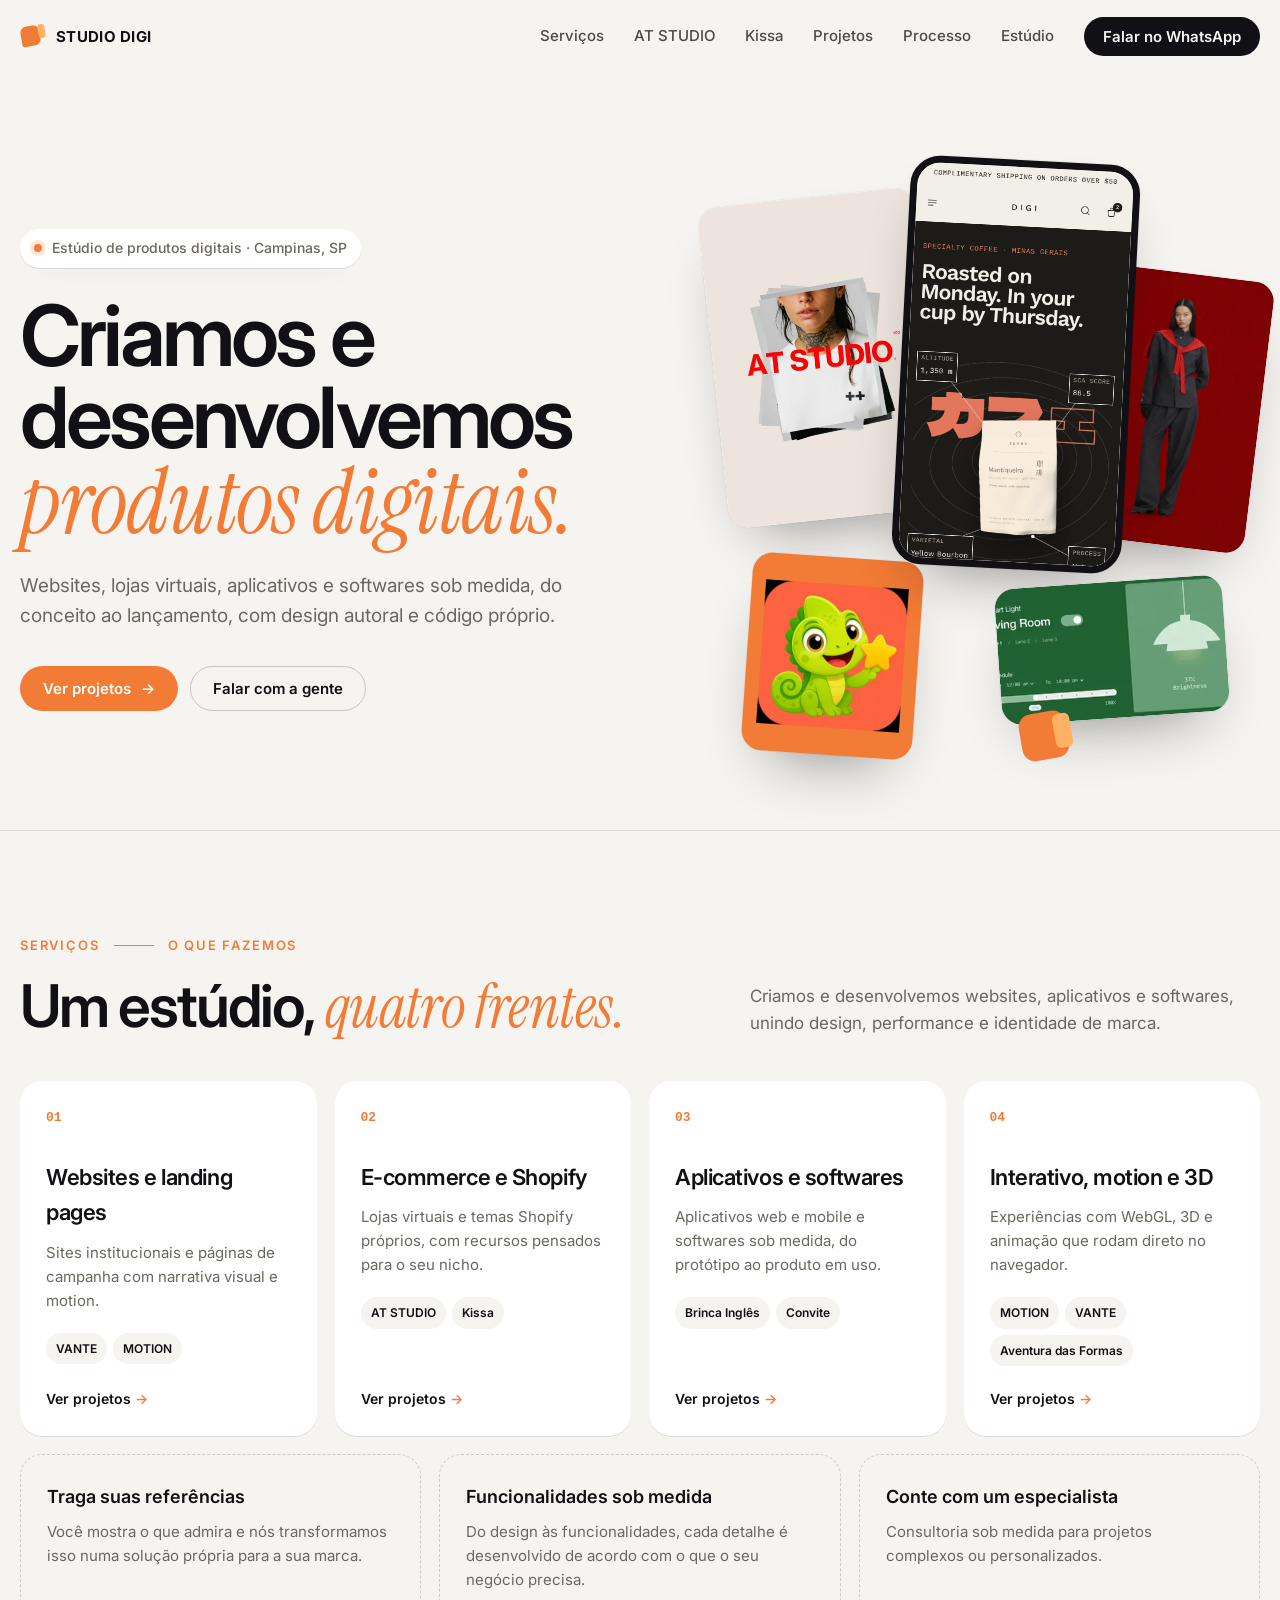
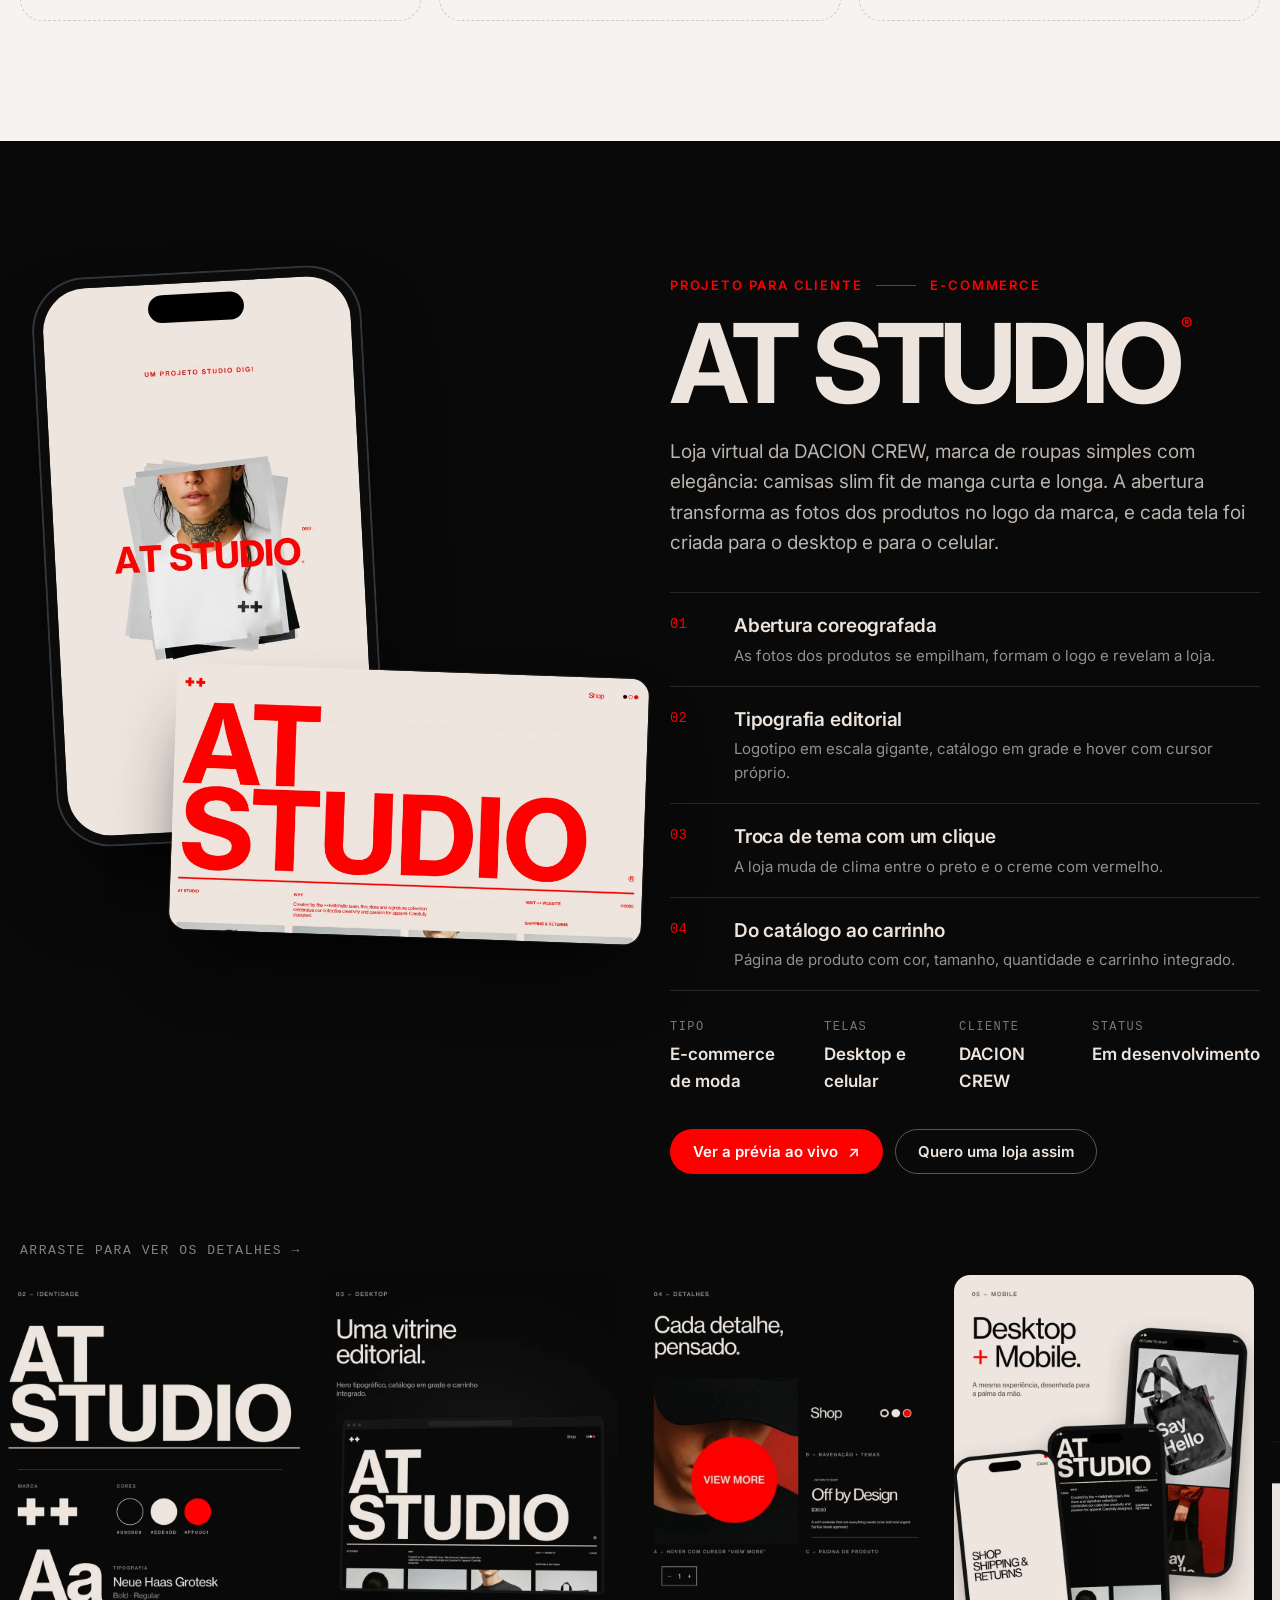
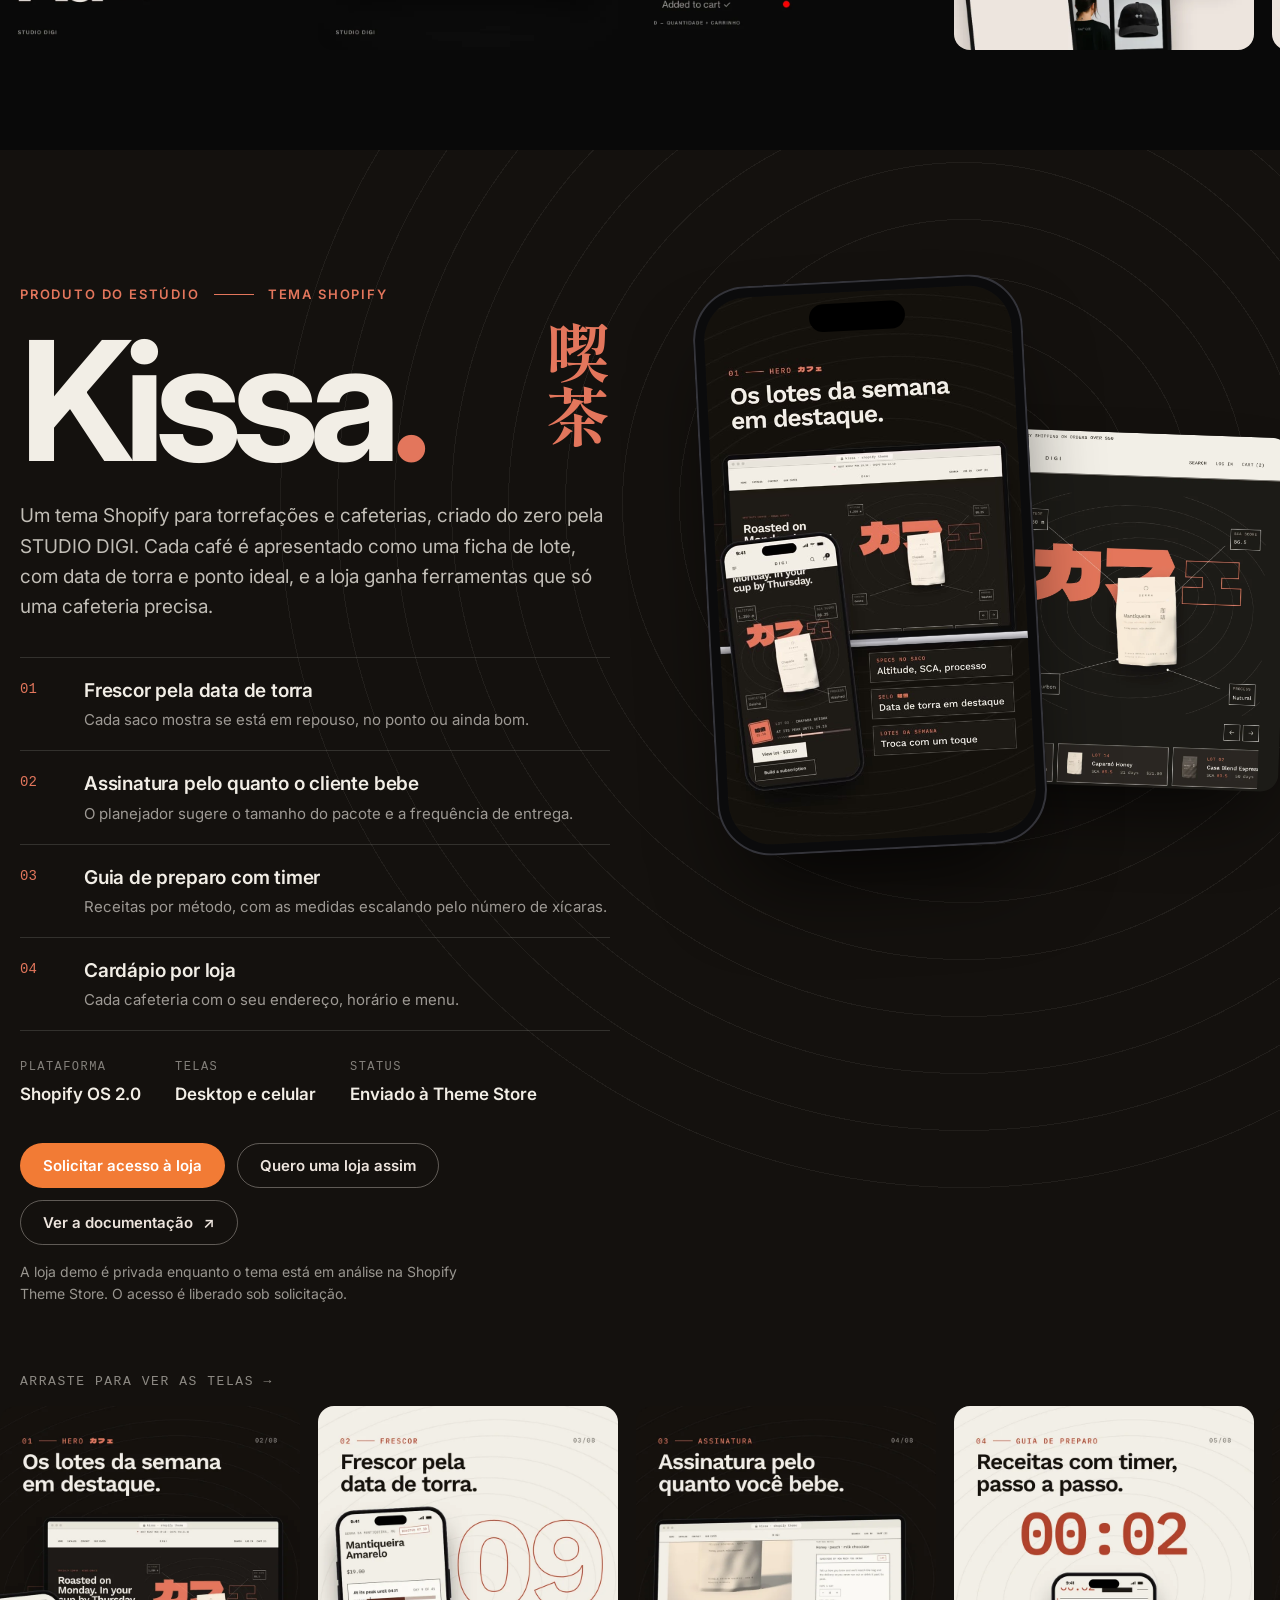
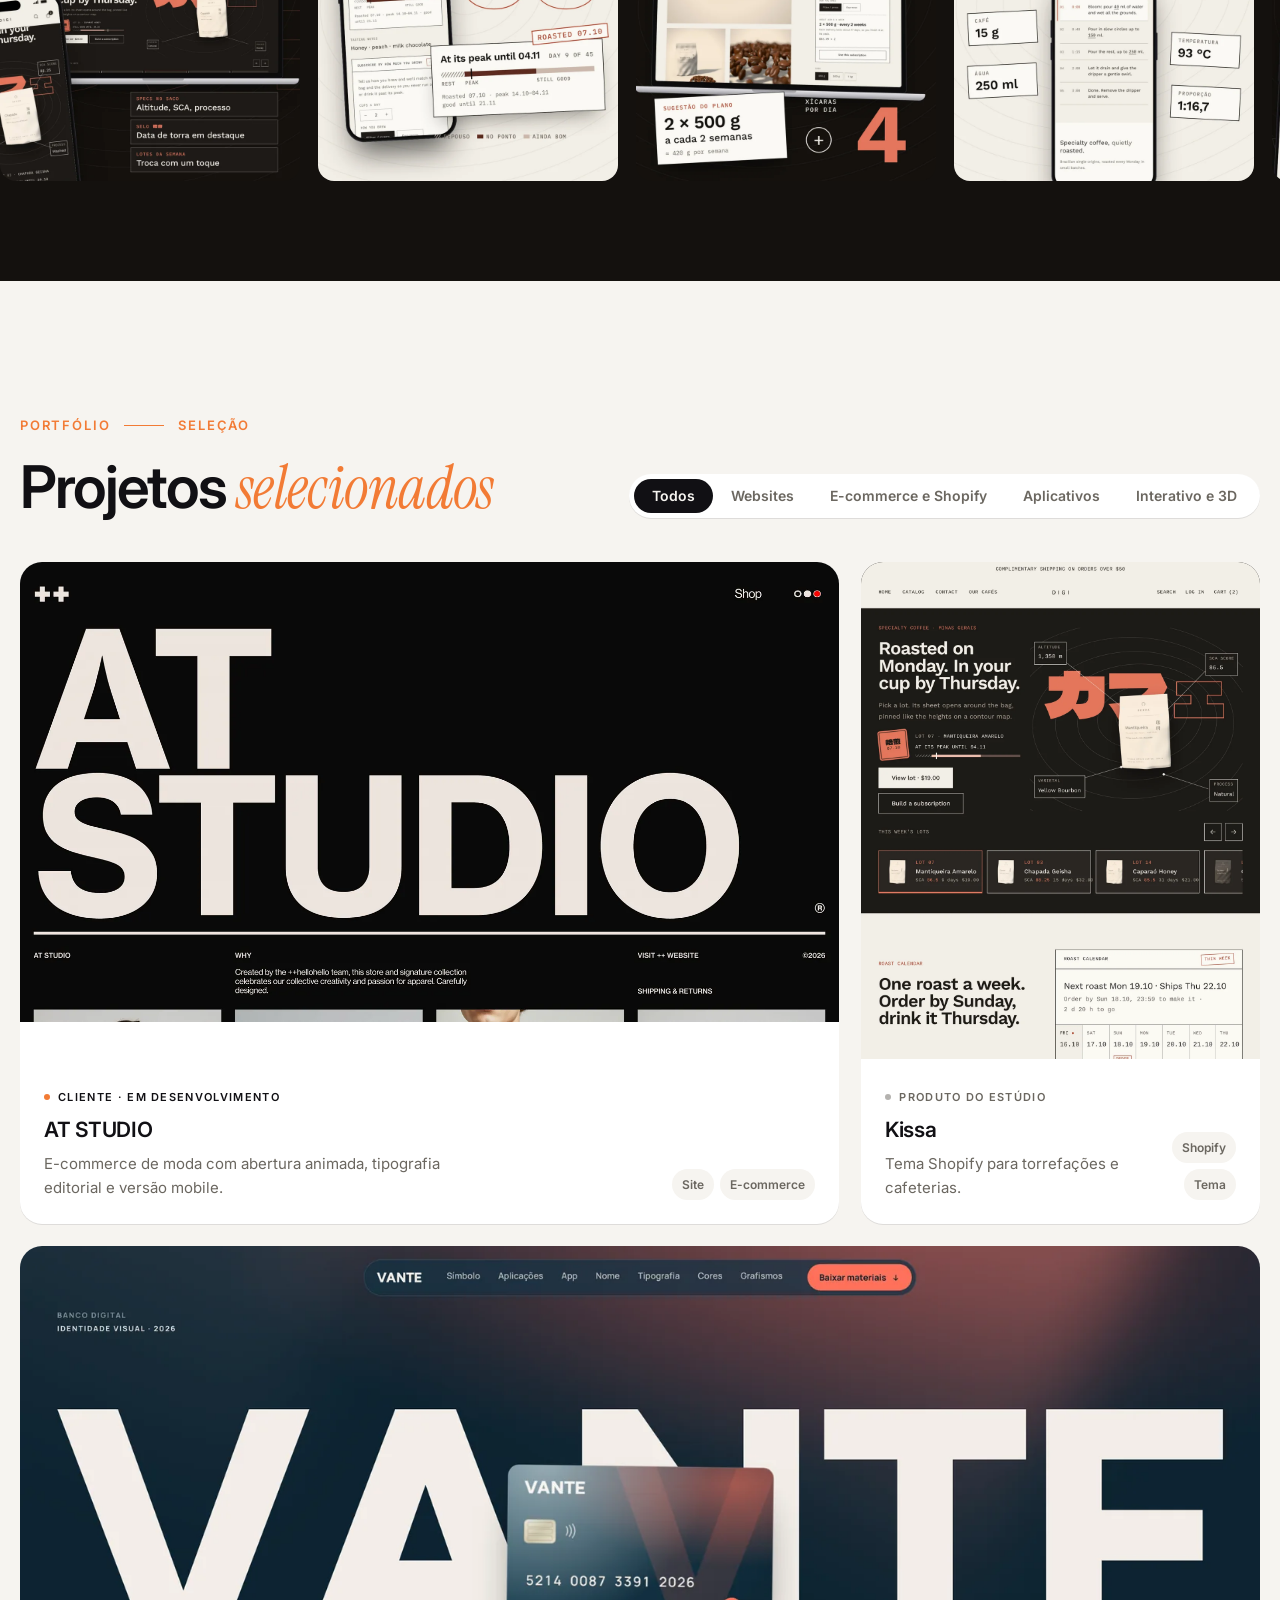
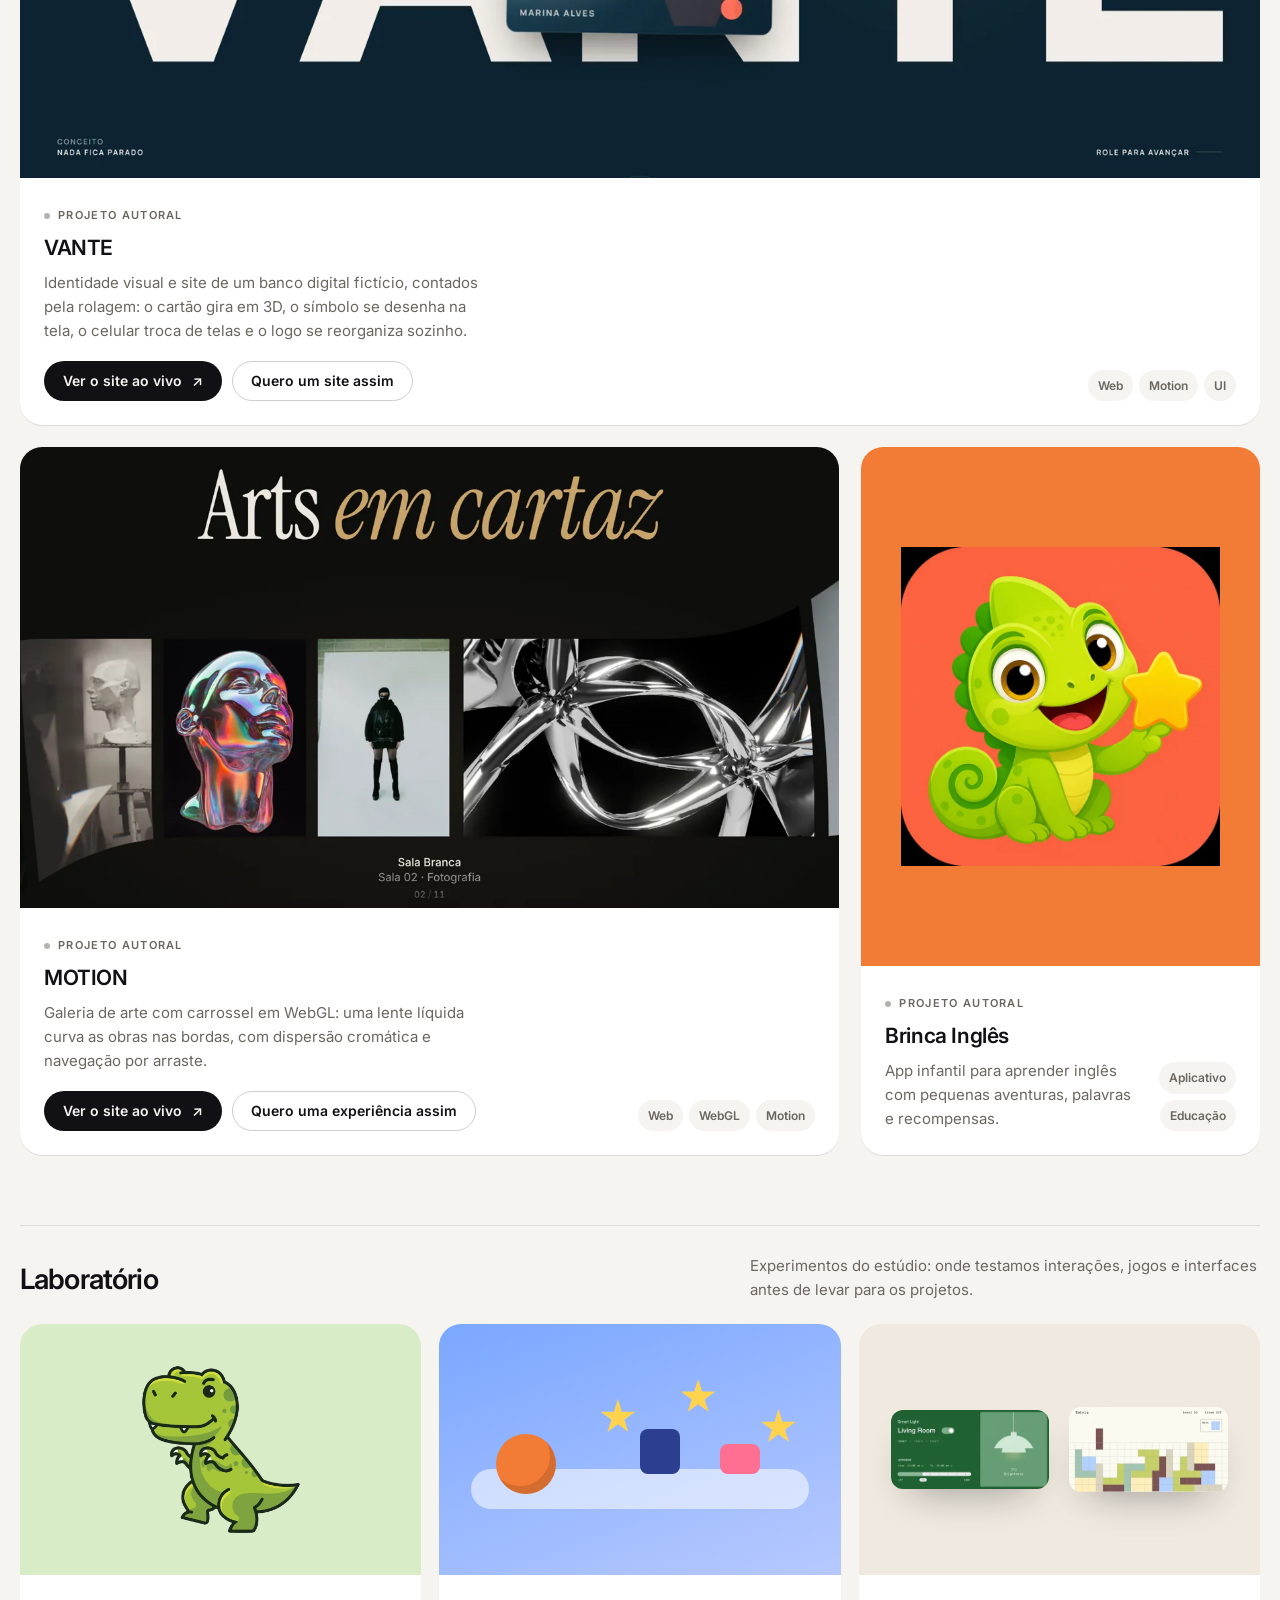
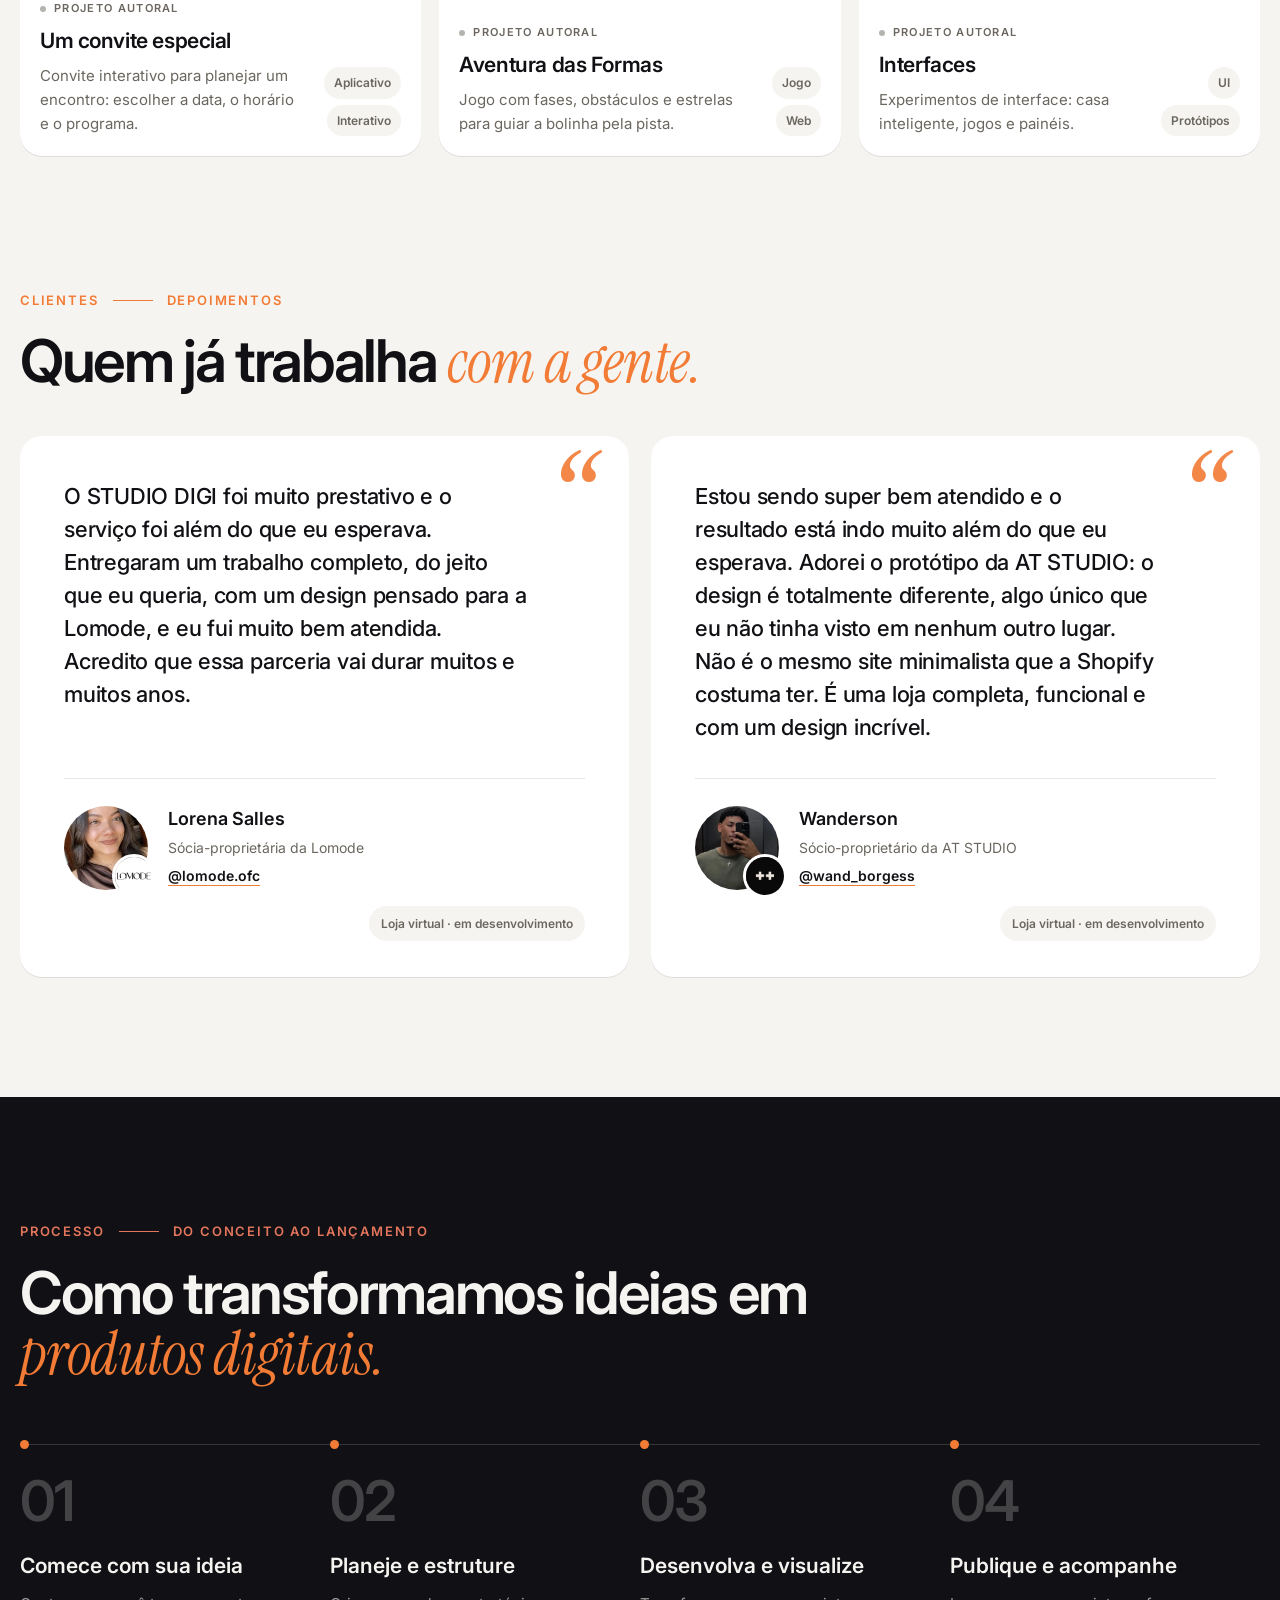
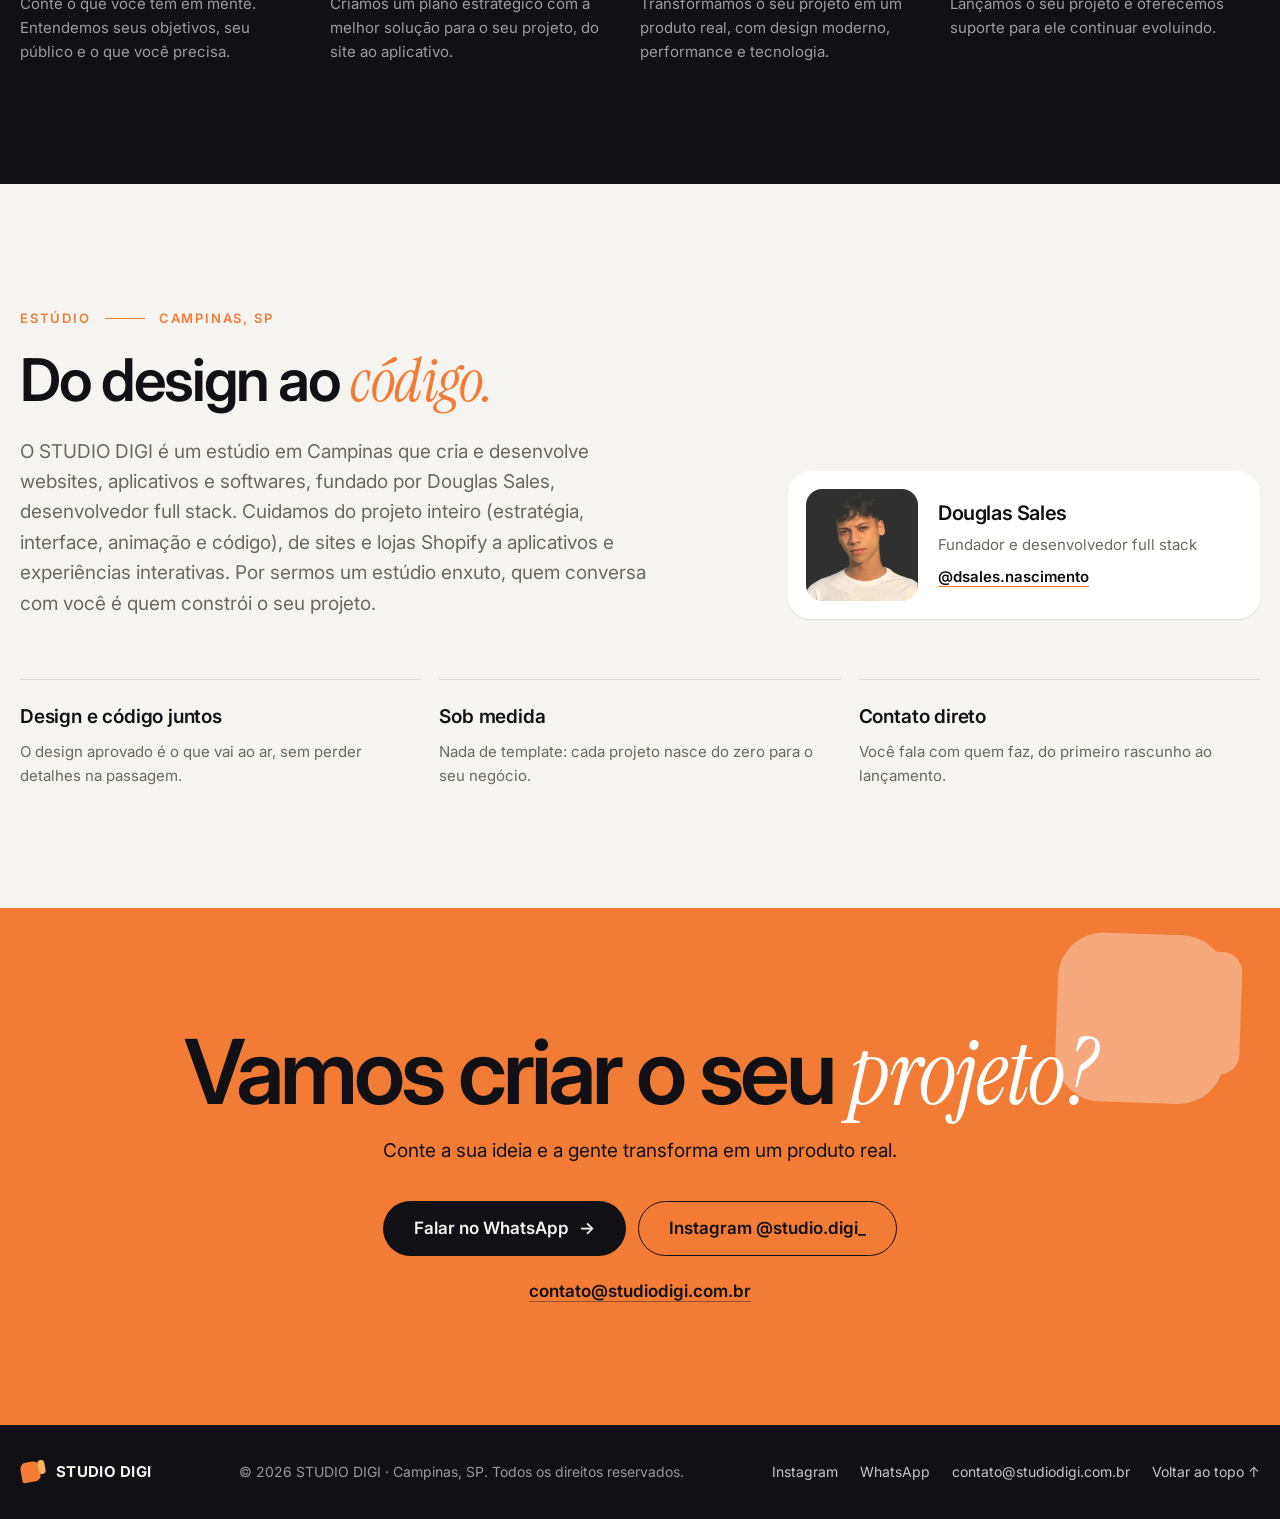
==== commit 9debabde: "Adiciona o Instagram do Wanderson (@wand_borgess) Co-Authored-By: Claude Opus 5.5 <noreply@anthropic" ====
--- a/index.html
+++ b/index.html
@@ -395,6 +395,7 @@
               <span class="quote__who">
                 <strong>Wanderson</strong>
                 <span>Sócio-proprietário da AT STUDIO</span>
+                <a href="https://www.instagram.com/wand_borgess/" target="_blank" rel="noopener">@wand_borgess</a>
               </span>
               <span class="quote__project">Loja virtual · em desenvolvimento</span>
             </figcaption>
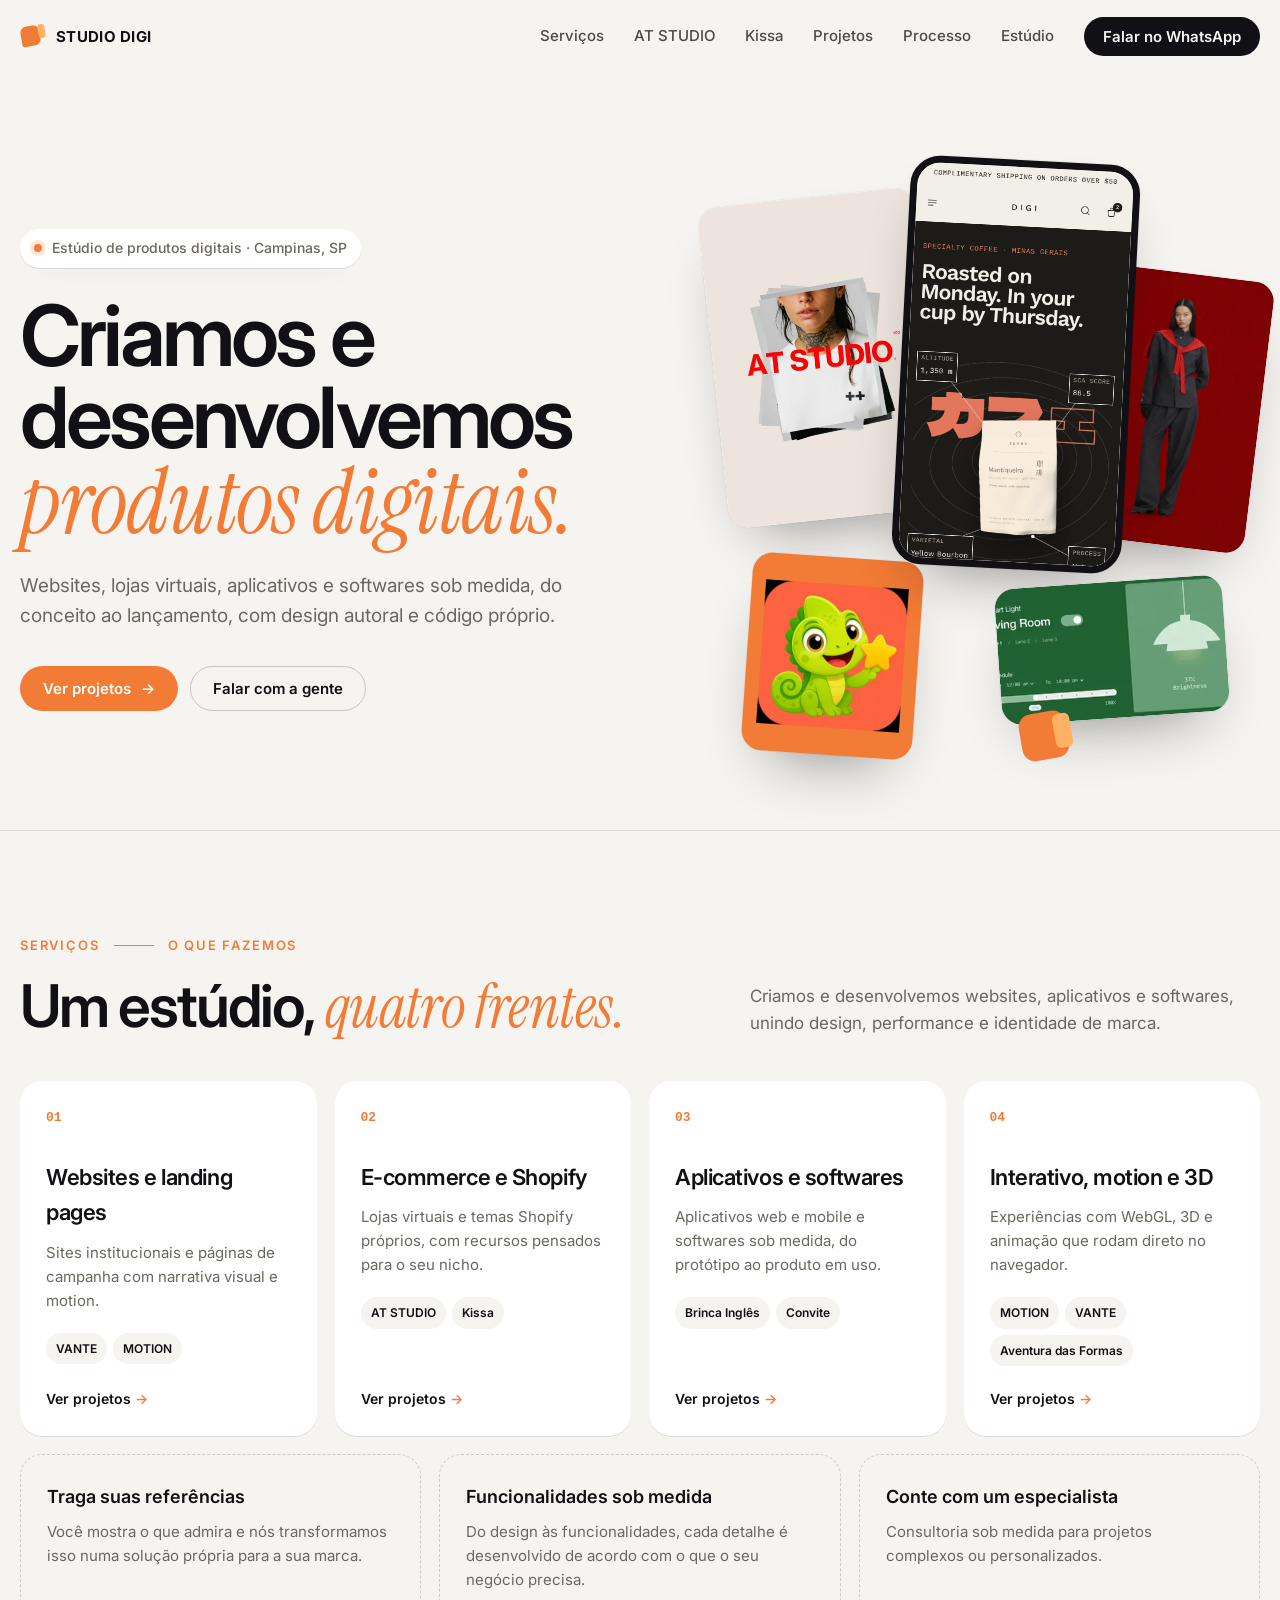
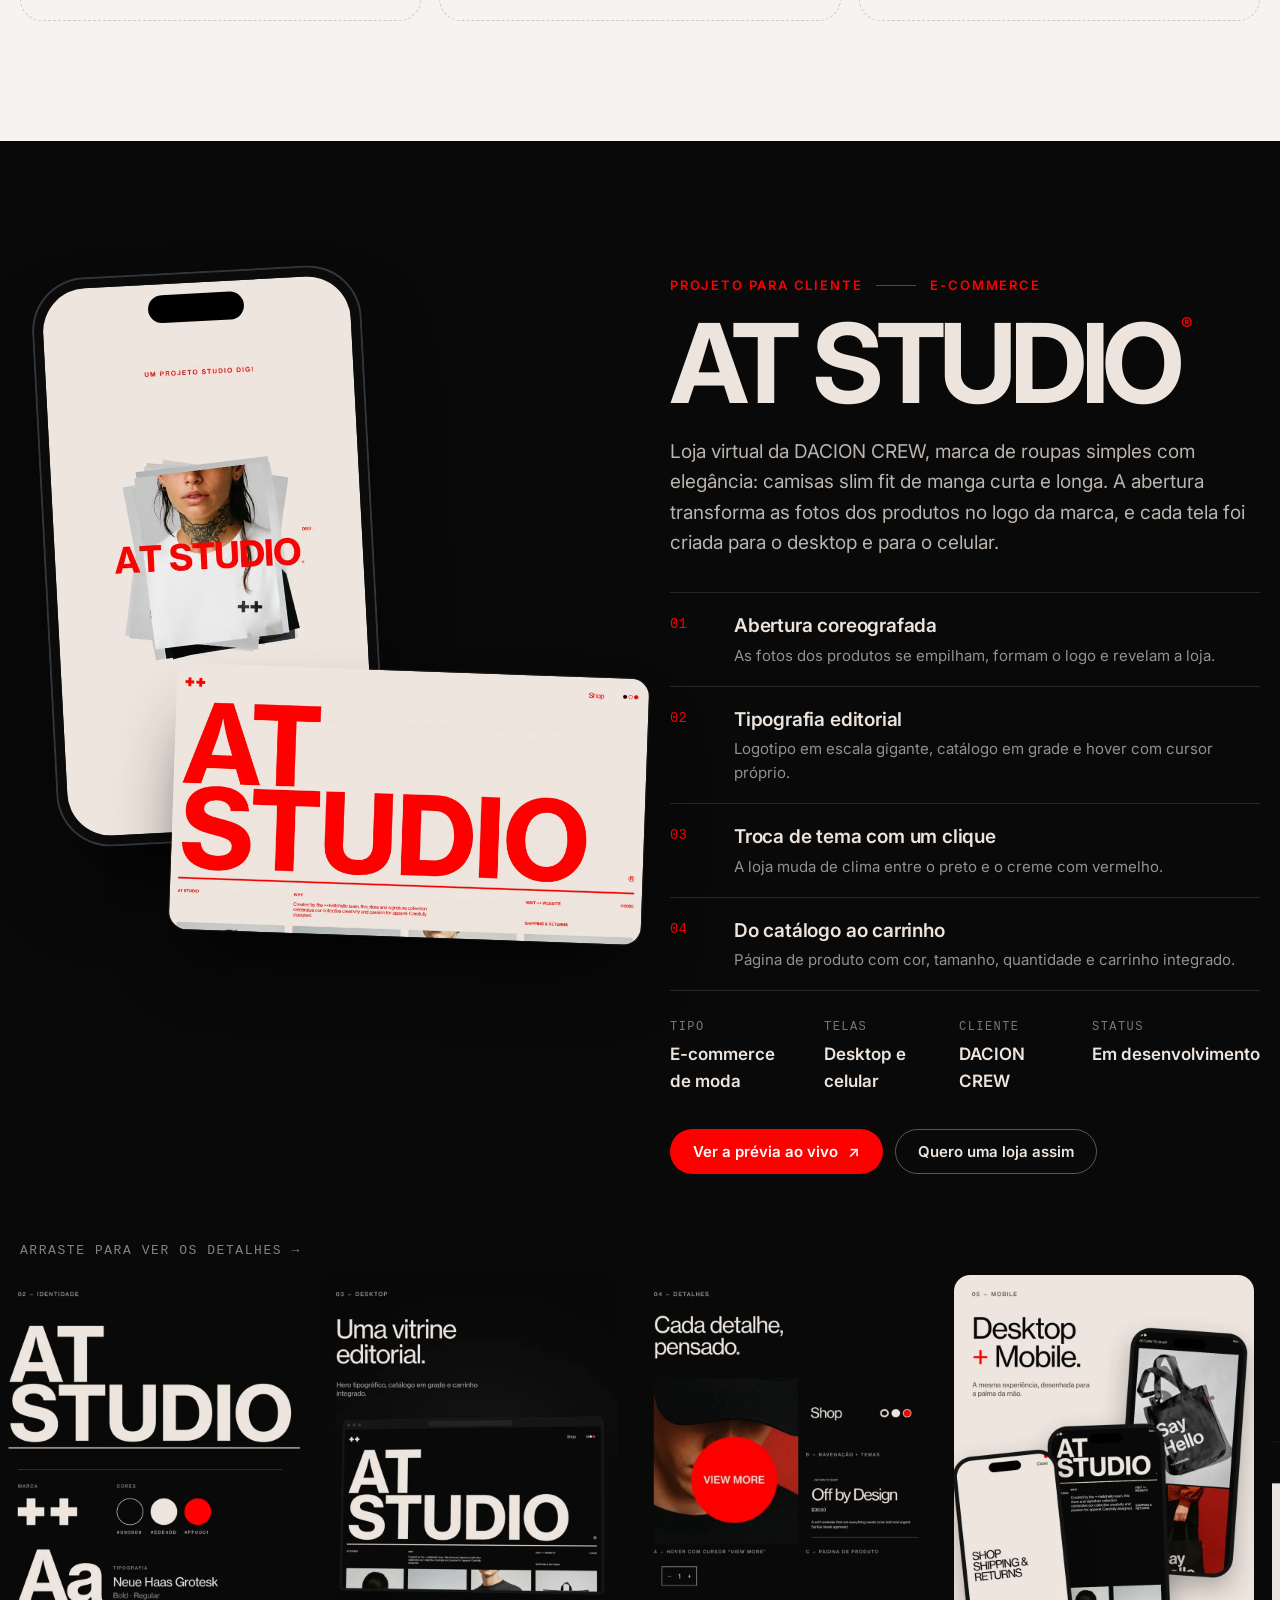
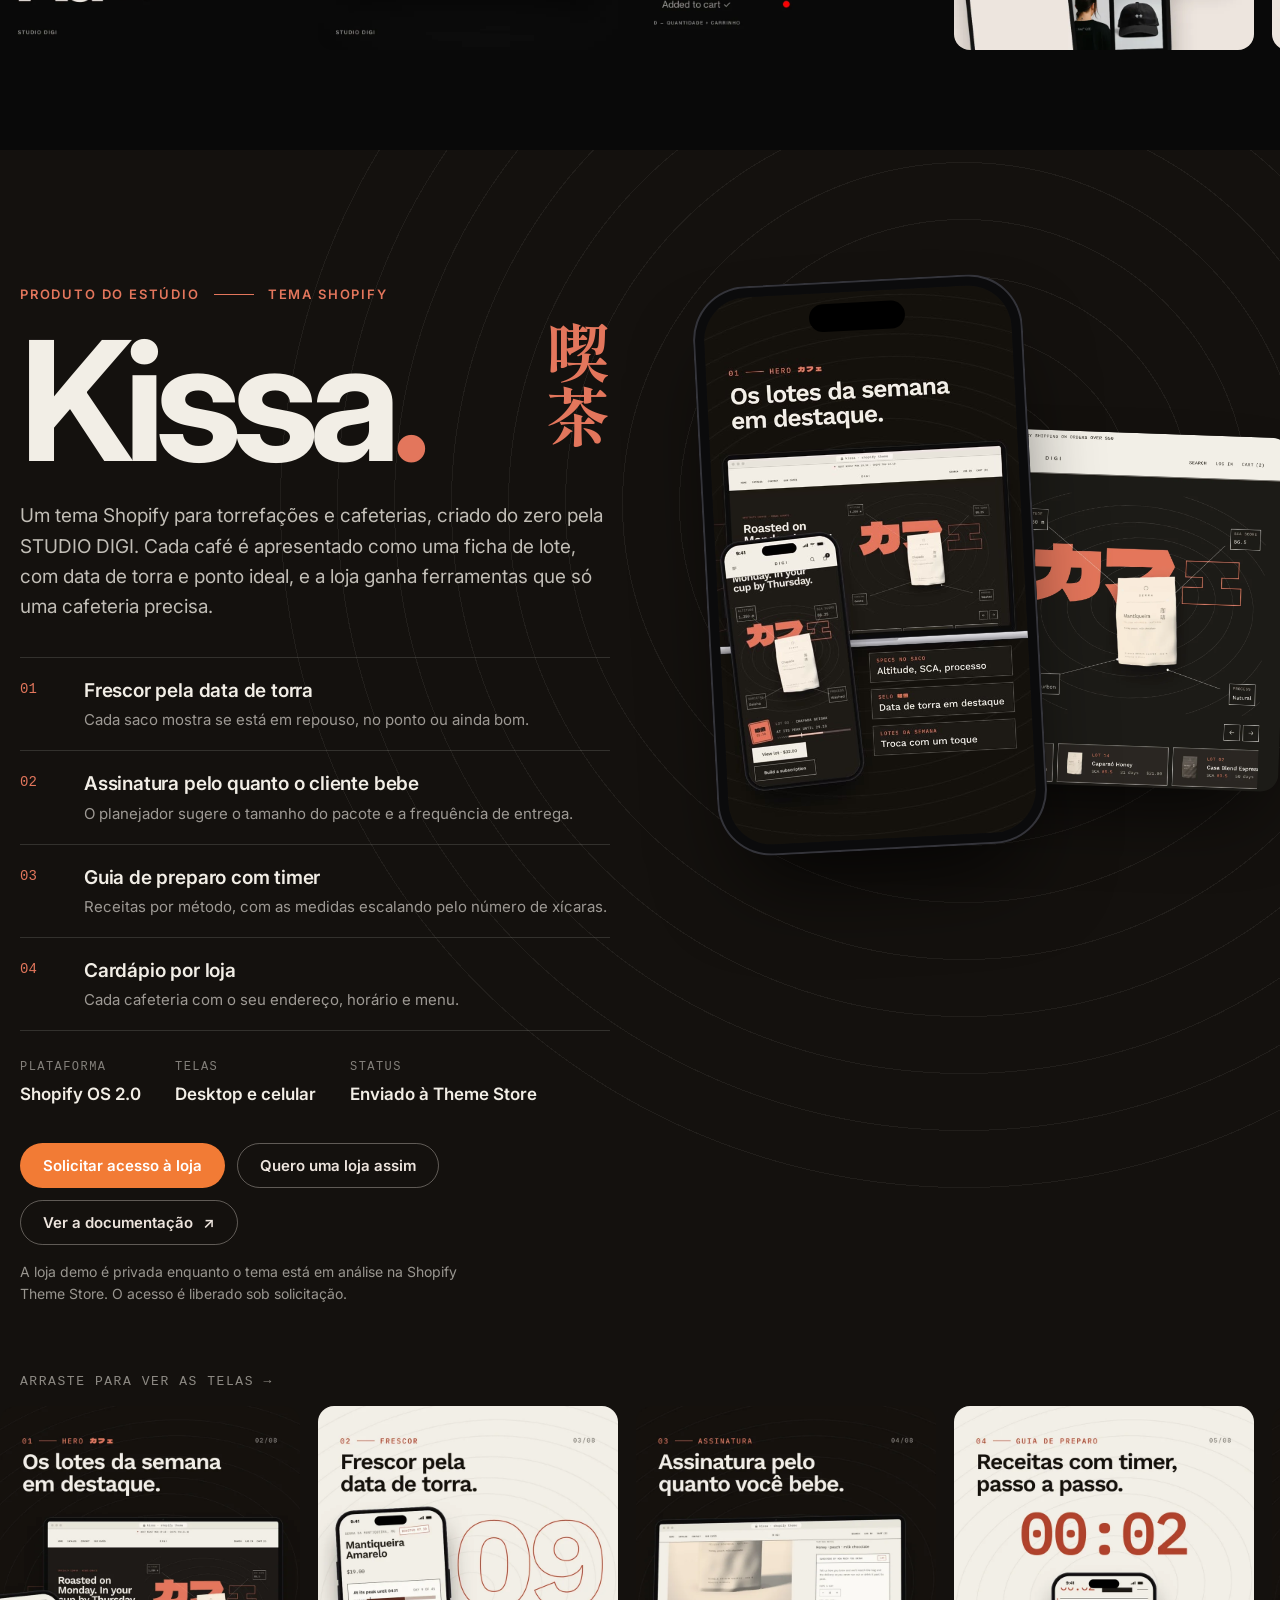
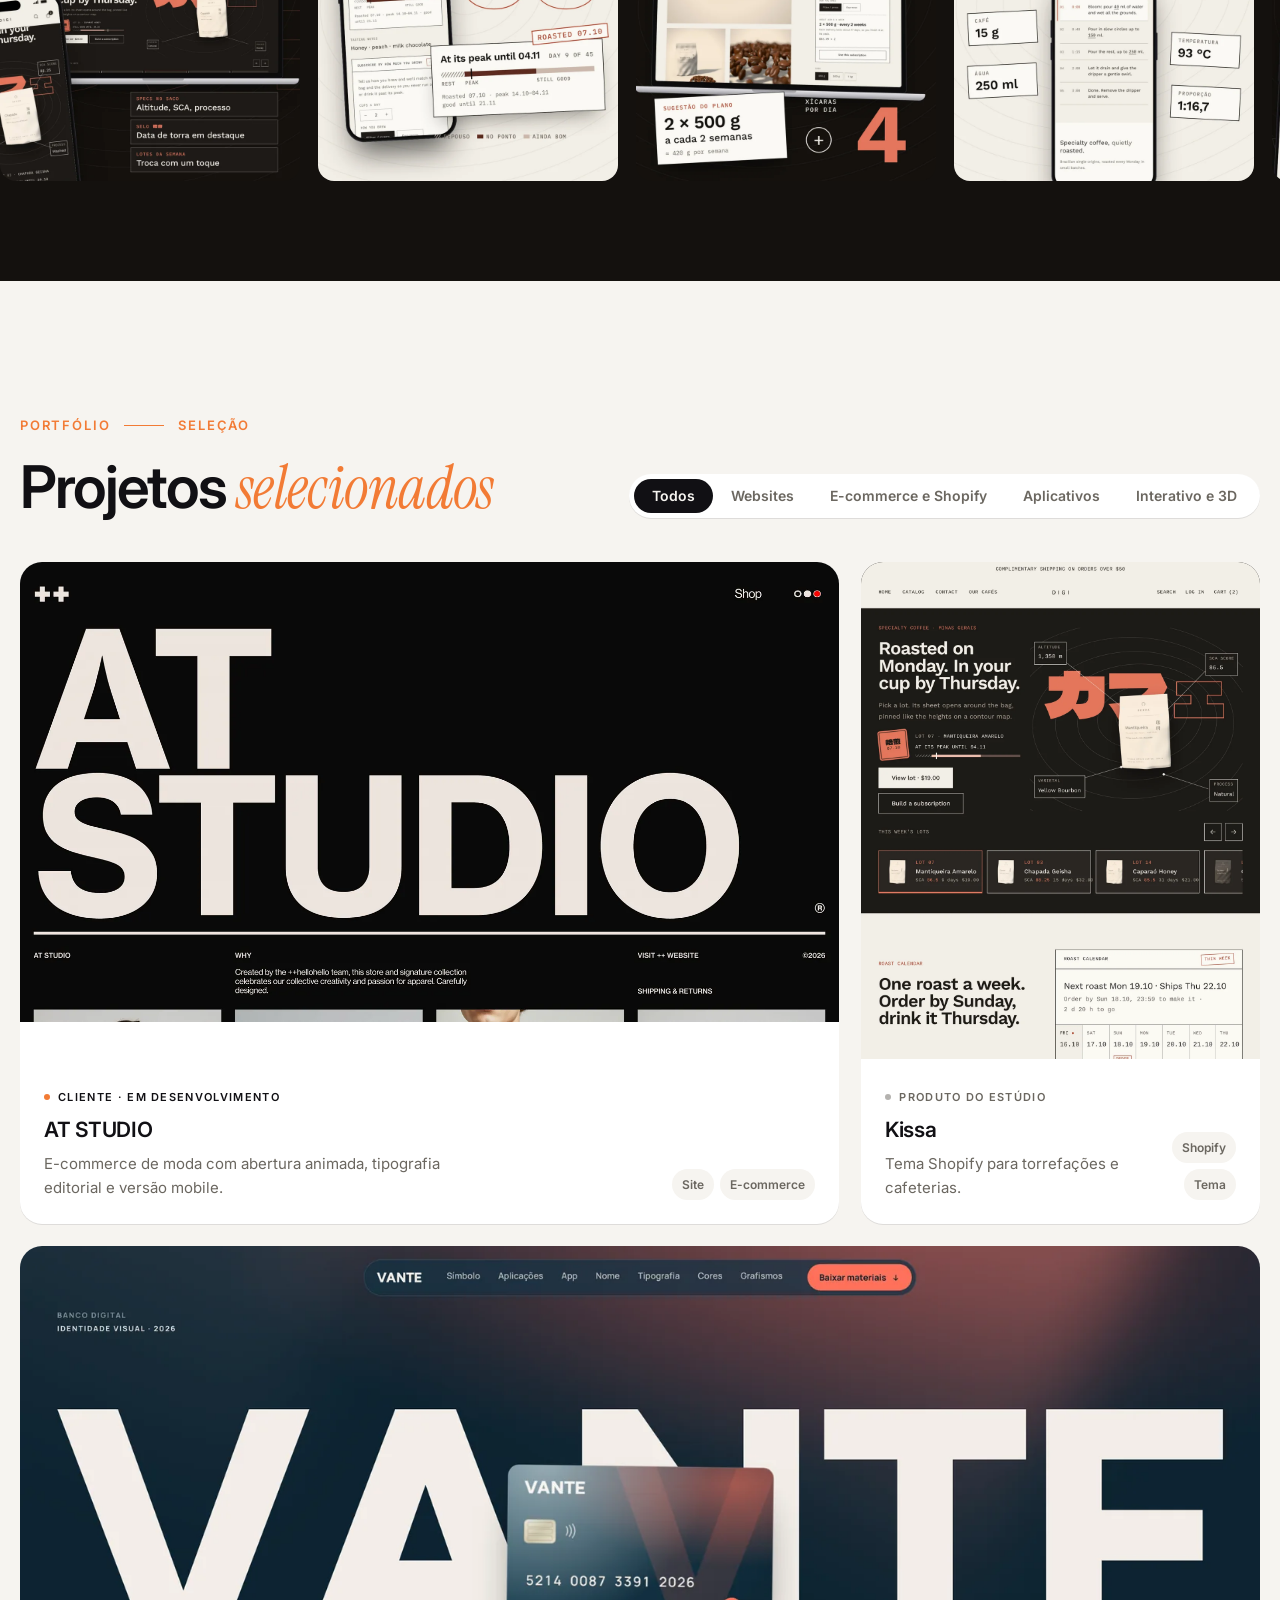
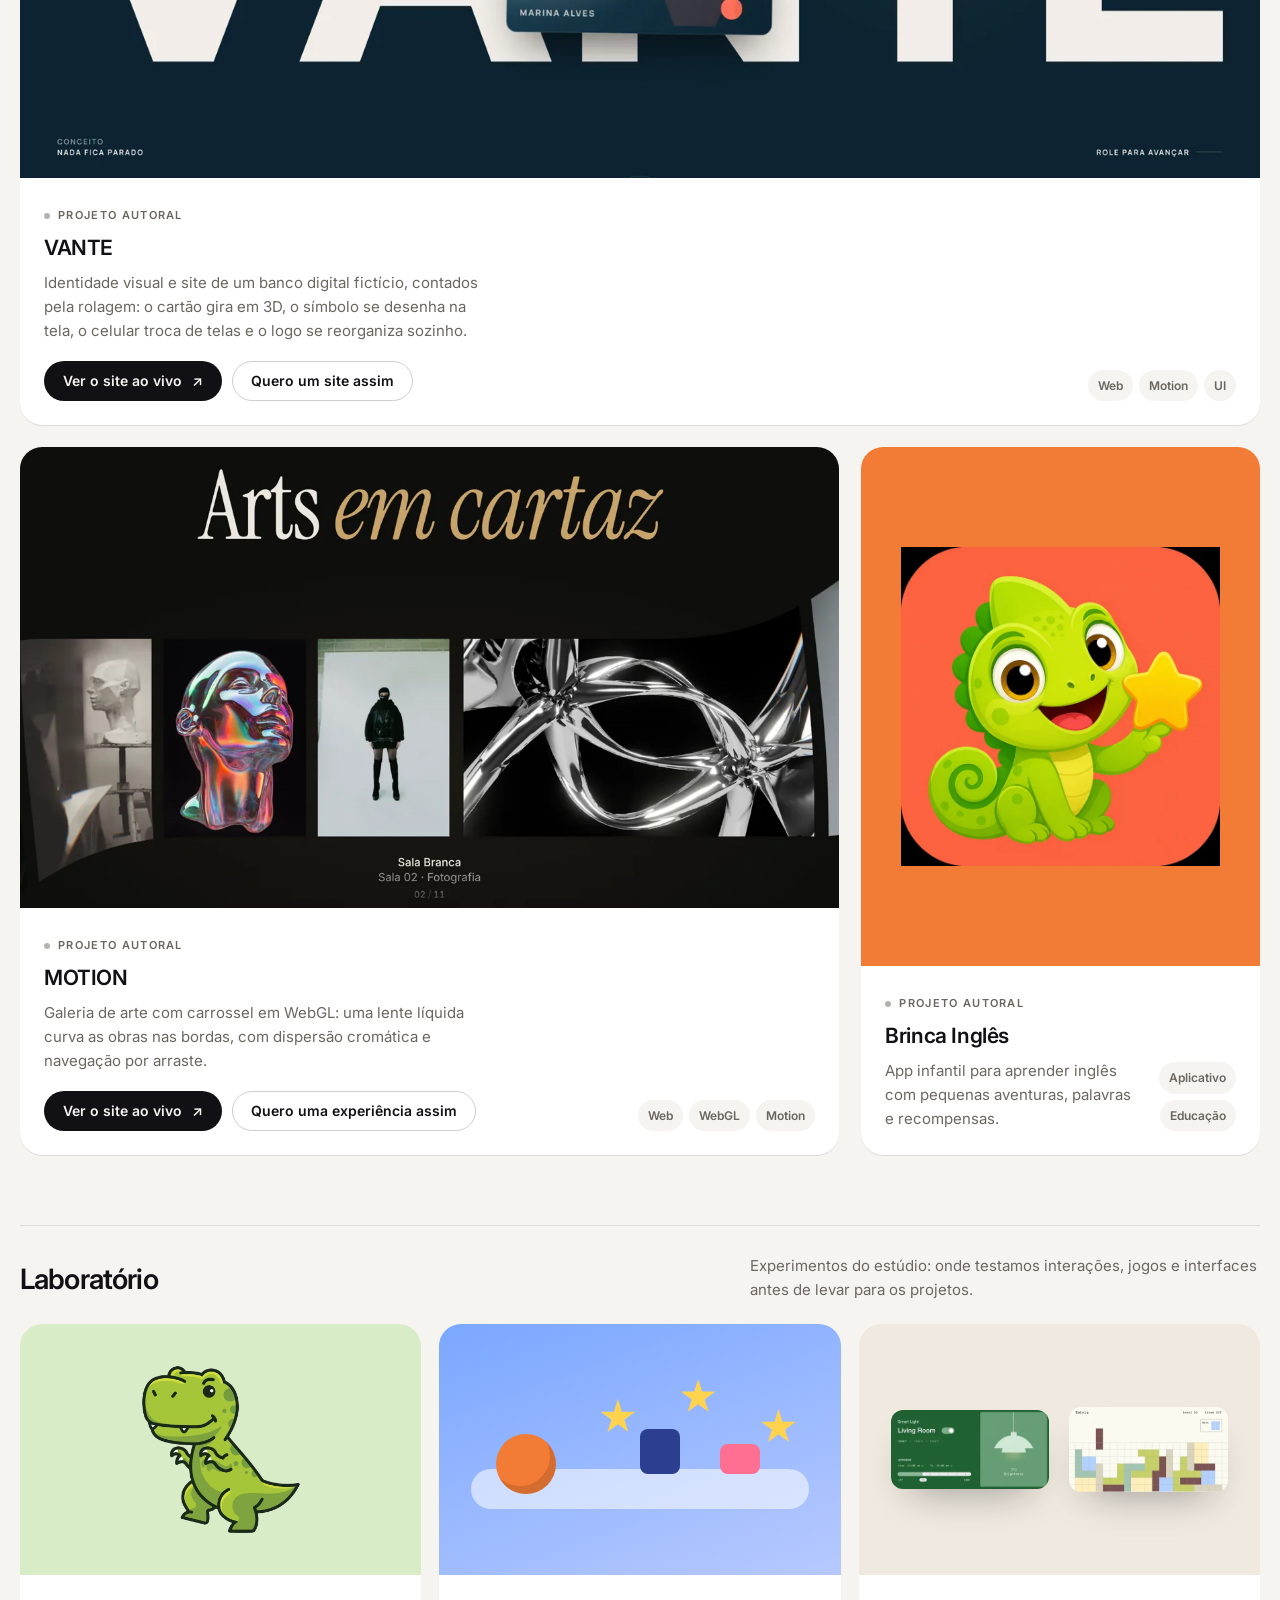
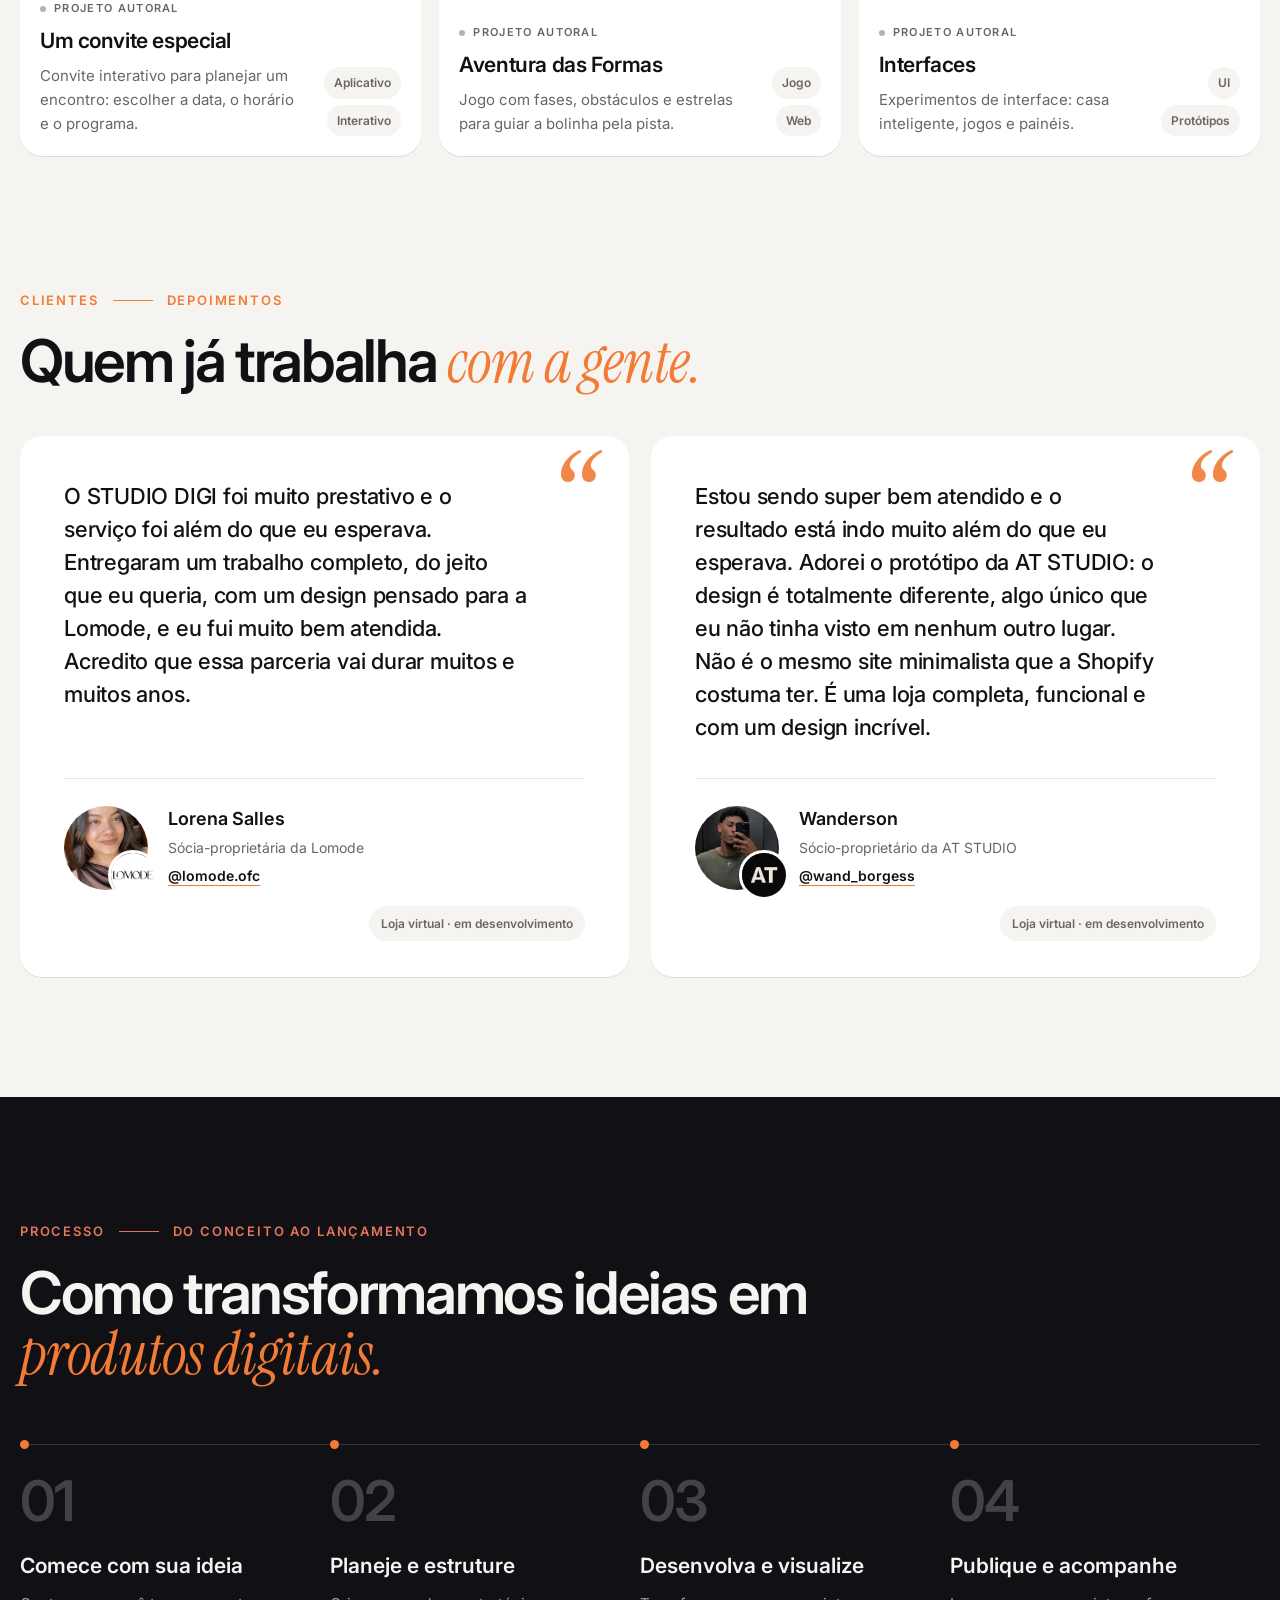
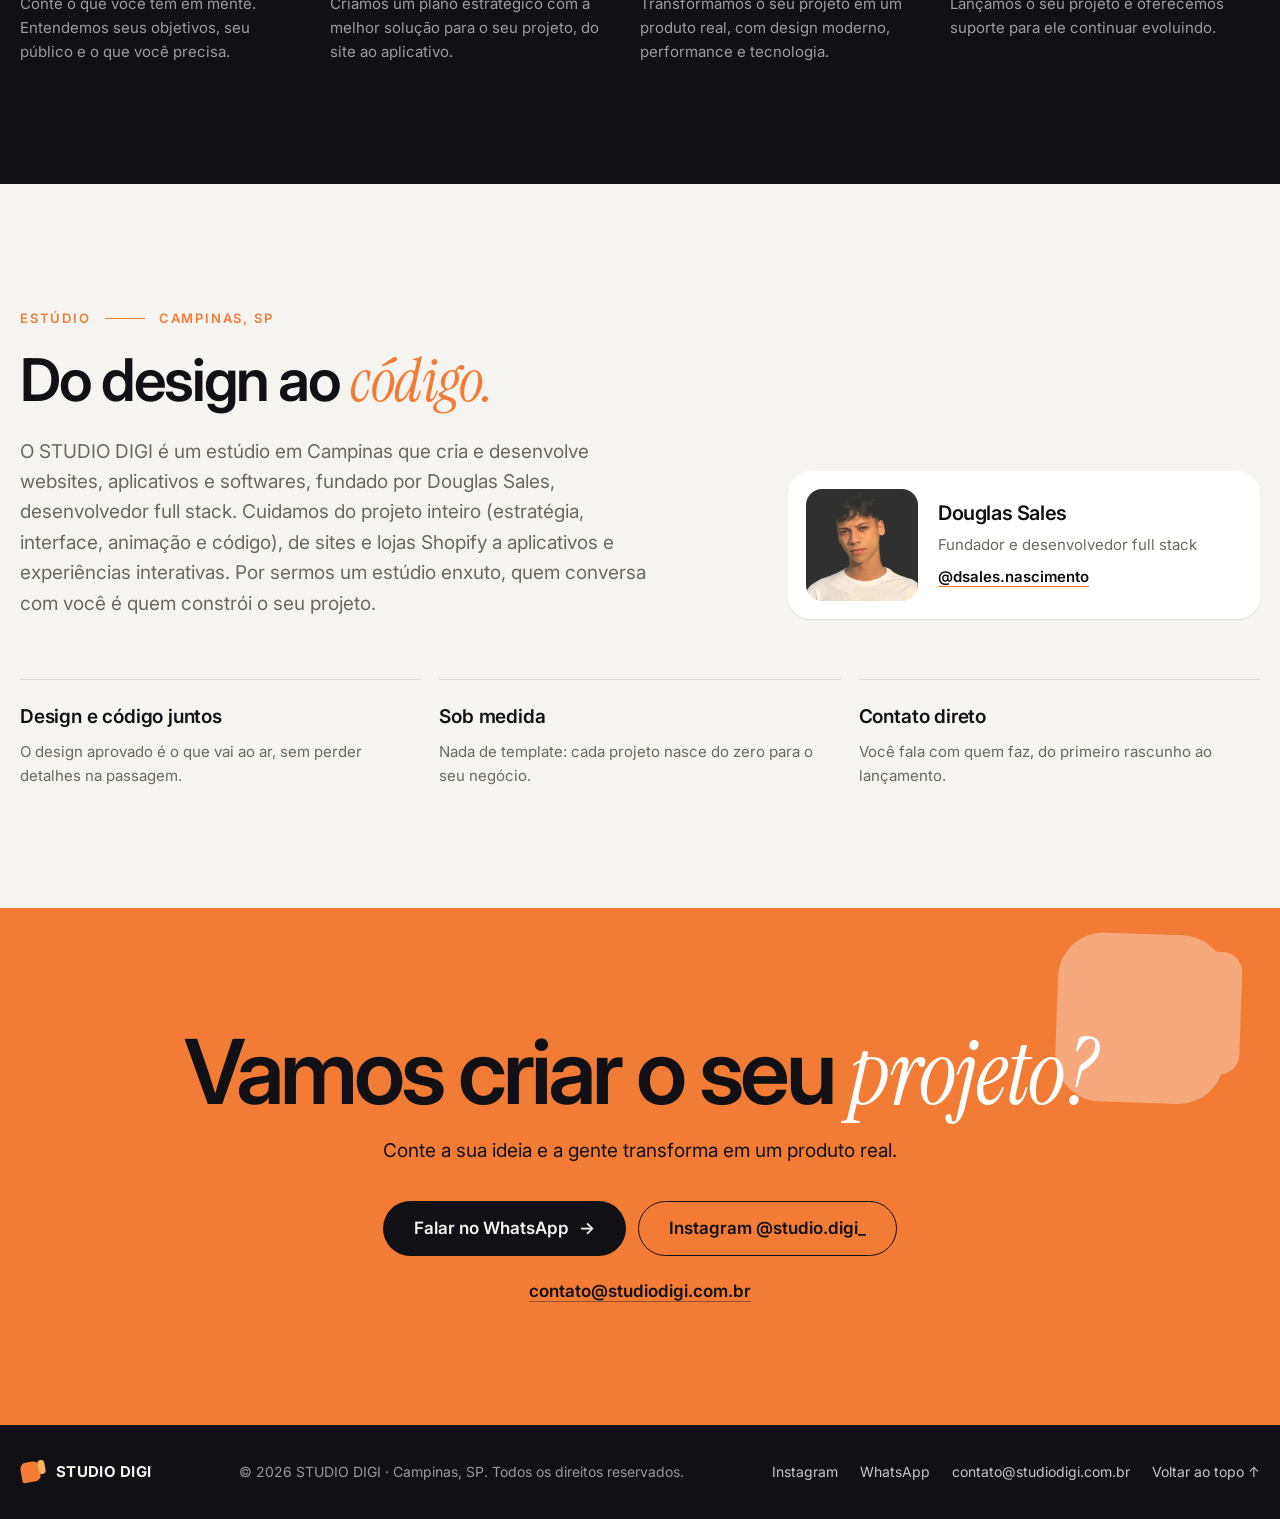
==== commit 996dd17d: "Selo do Wanderson com AT no lugar de ++; selos um pouco maiores Co-Authored-By: Claude Opus 5.5 <nor" ====
--- a/index.html
+++ b/index.html
@@ -390,7 +390,7 @@
             <figcaption class="quote__by">
               <span class="avatar">
                 <img class="avatar__photo" src="/images/clients/wanderson.webp" alt="Wanderson" width="320" height="320" loading="lazy">
-                <img class="avatar__badge" src="/images/clients/at-studio-mark.webp" alt="Marca da AT STUDIO" width="240" height="240" loading="lazy">
+                <img class="avatar__badge" src="/images/clients/at-studio-logo.webp" alt="Logo da AT STUDIO" width="240" height="240" loading="lazy">
               </span>
               <span class="quote__who">
                 <strong>Wanderson</strong>
--- a/styles.css
+++ b/styles.css
@@ -264,7 +264,7 @@
 .quote__by { display: flex; flex-wrap: wrap; align-items: center; gap: 16px 20px; margin-top: auto; padding-top: 26px; border-top: 1px solid var(--line); }
 .avatar { position: relative; flex: none; width: 84px; height: 84px; }
 .avatar__photo { width: 84px; height: 84px; border-radius: 50%; object-fit: cover; }
-.avatar__badge { position: absolute; right: -8px; bottom: -8px; width: 44px; height: 44px; border-radius: 50%; border: 3px solid var(--sheet); background: #fff; object-fit: cover; }
+.avatar__badge { position: absolute; right: -10px; bottom: -10px; width: 50px; height: 50px; border-radius: 50%; border: 3px solid var(--sheet); background: #fff; object-fit: cover; }
 .quote__who { display: grid; gap: 3px; }
 .quote__who strong { font-size: 18px; font-weight: 600; }
 .quote__who span { font-size: 14px; color: var(--muted); }
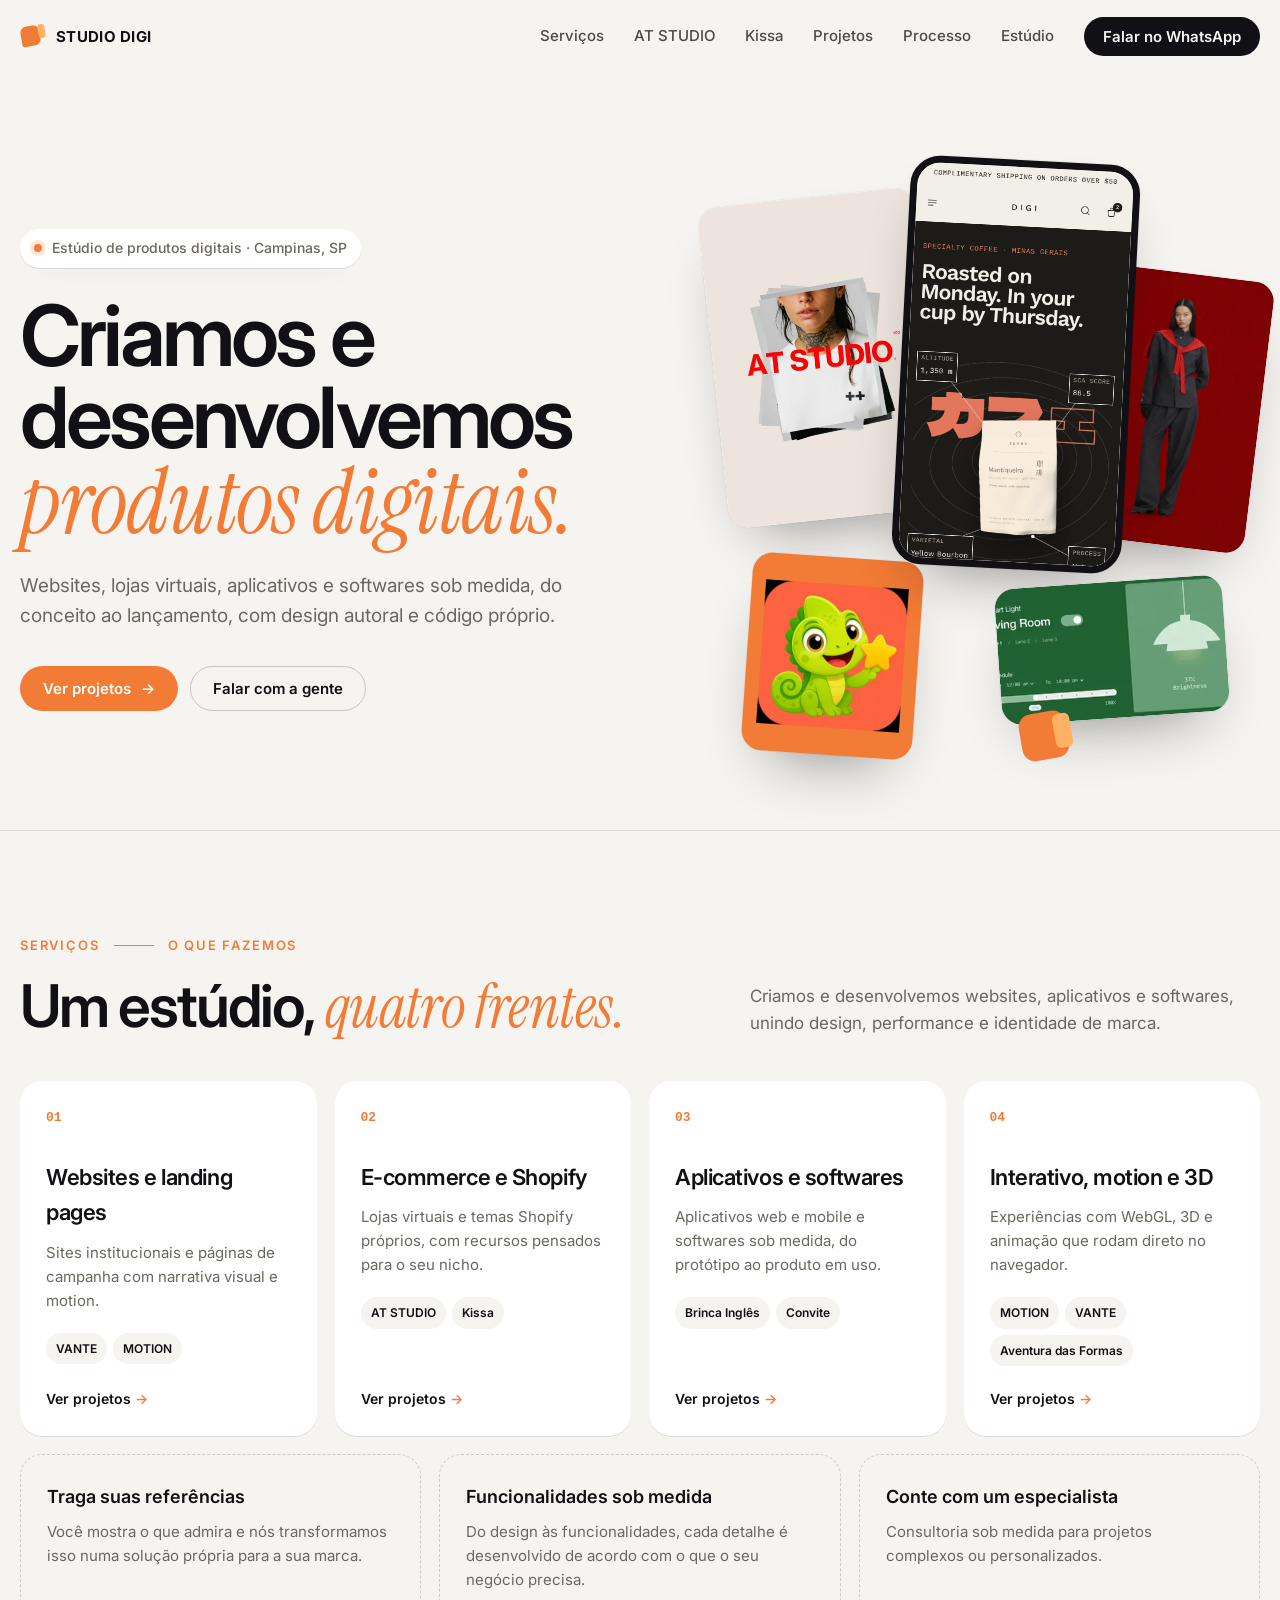
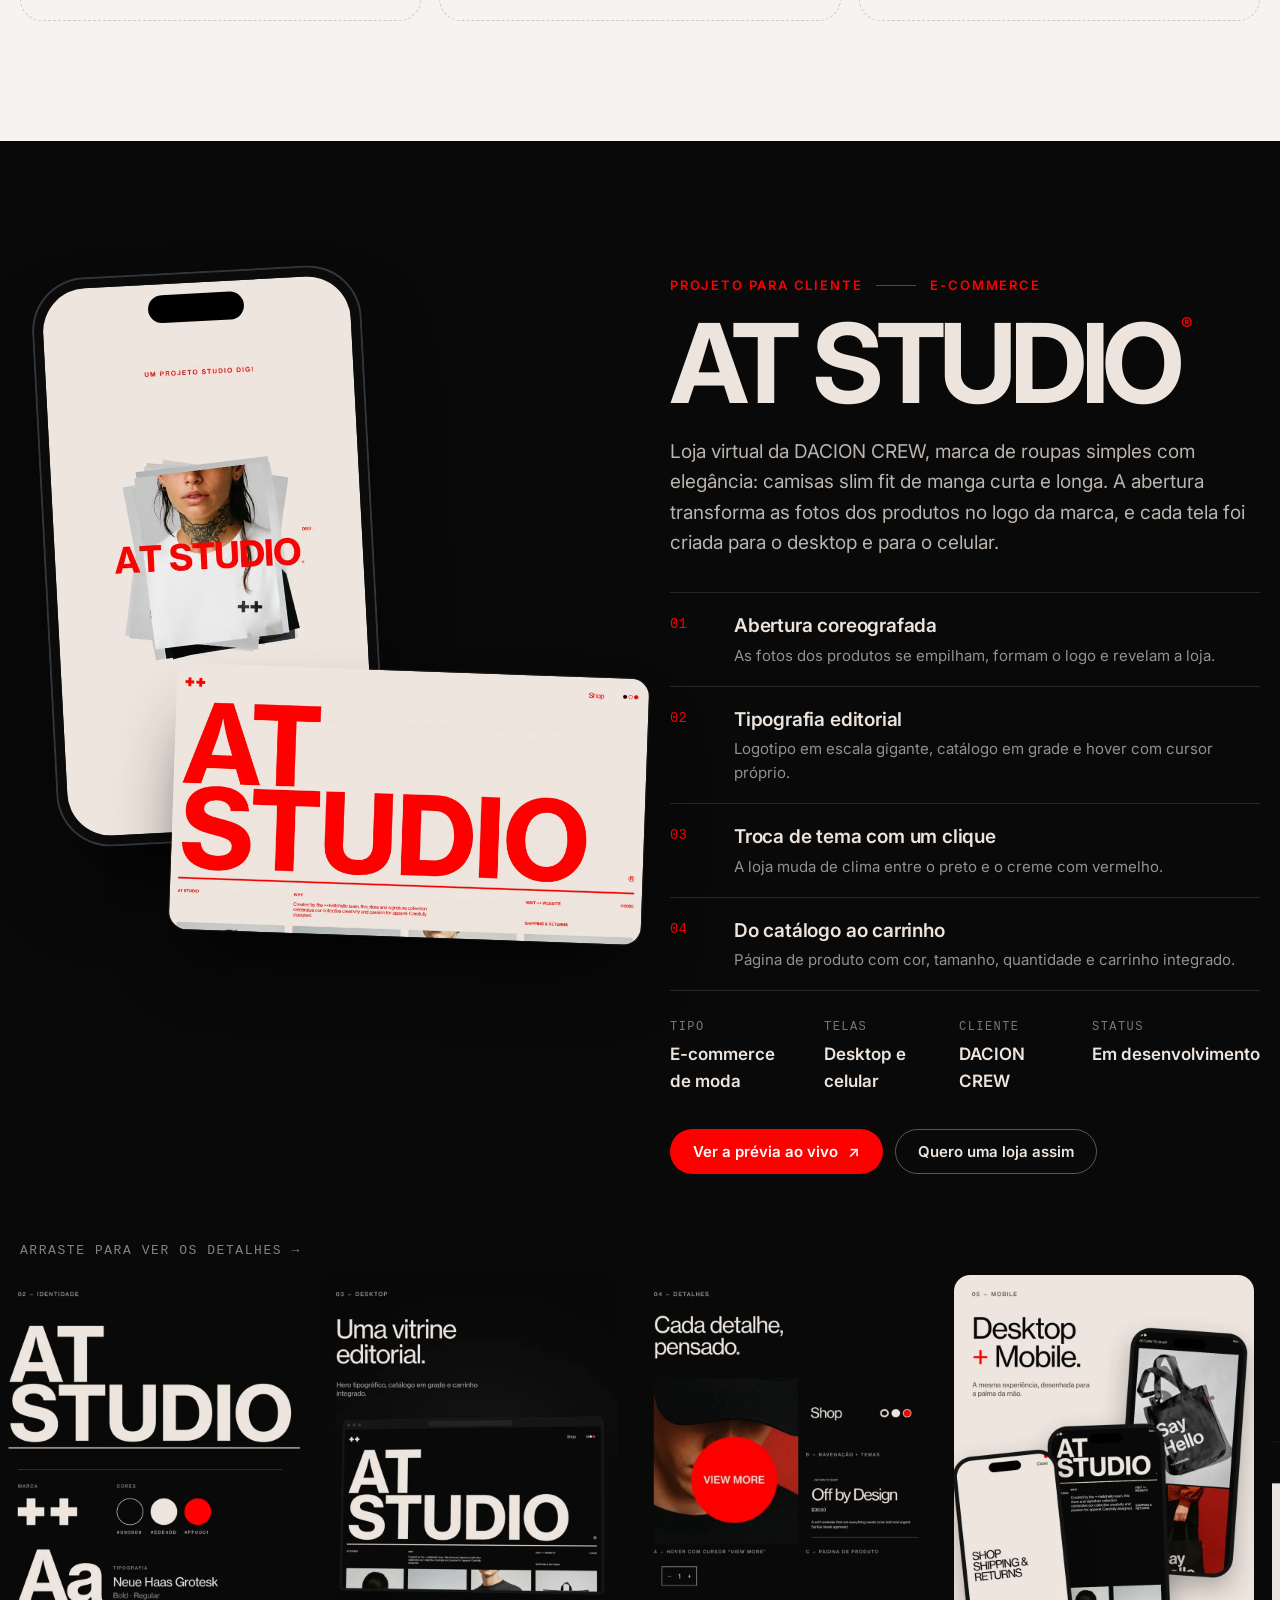
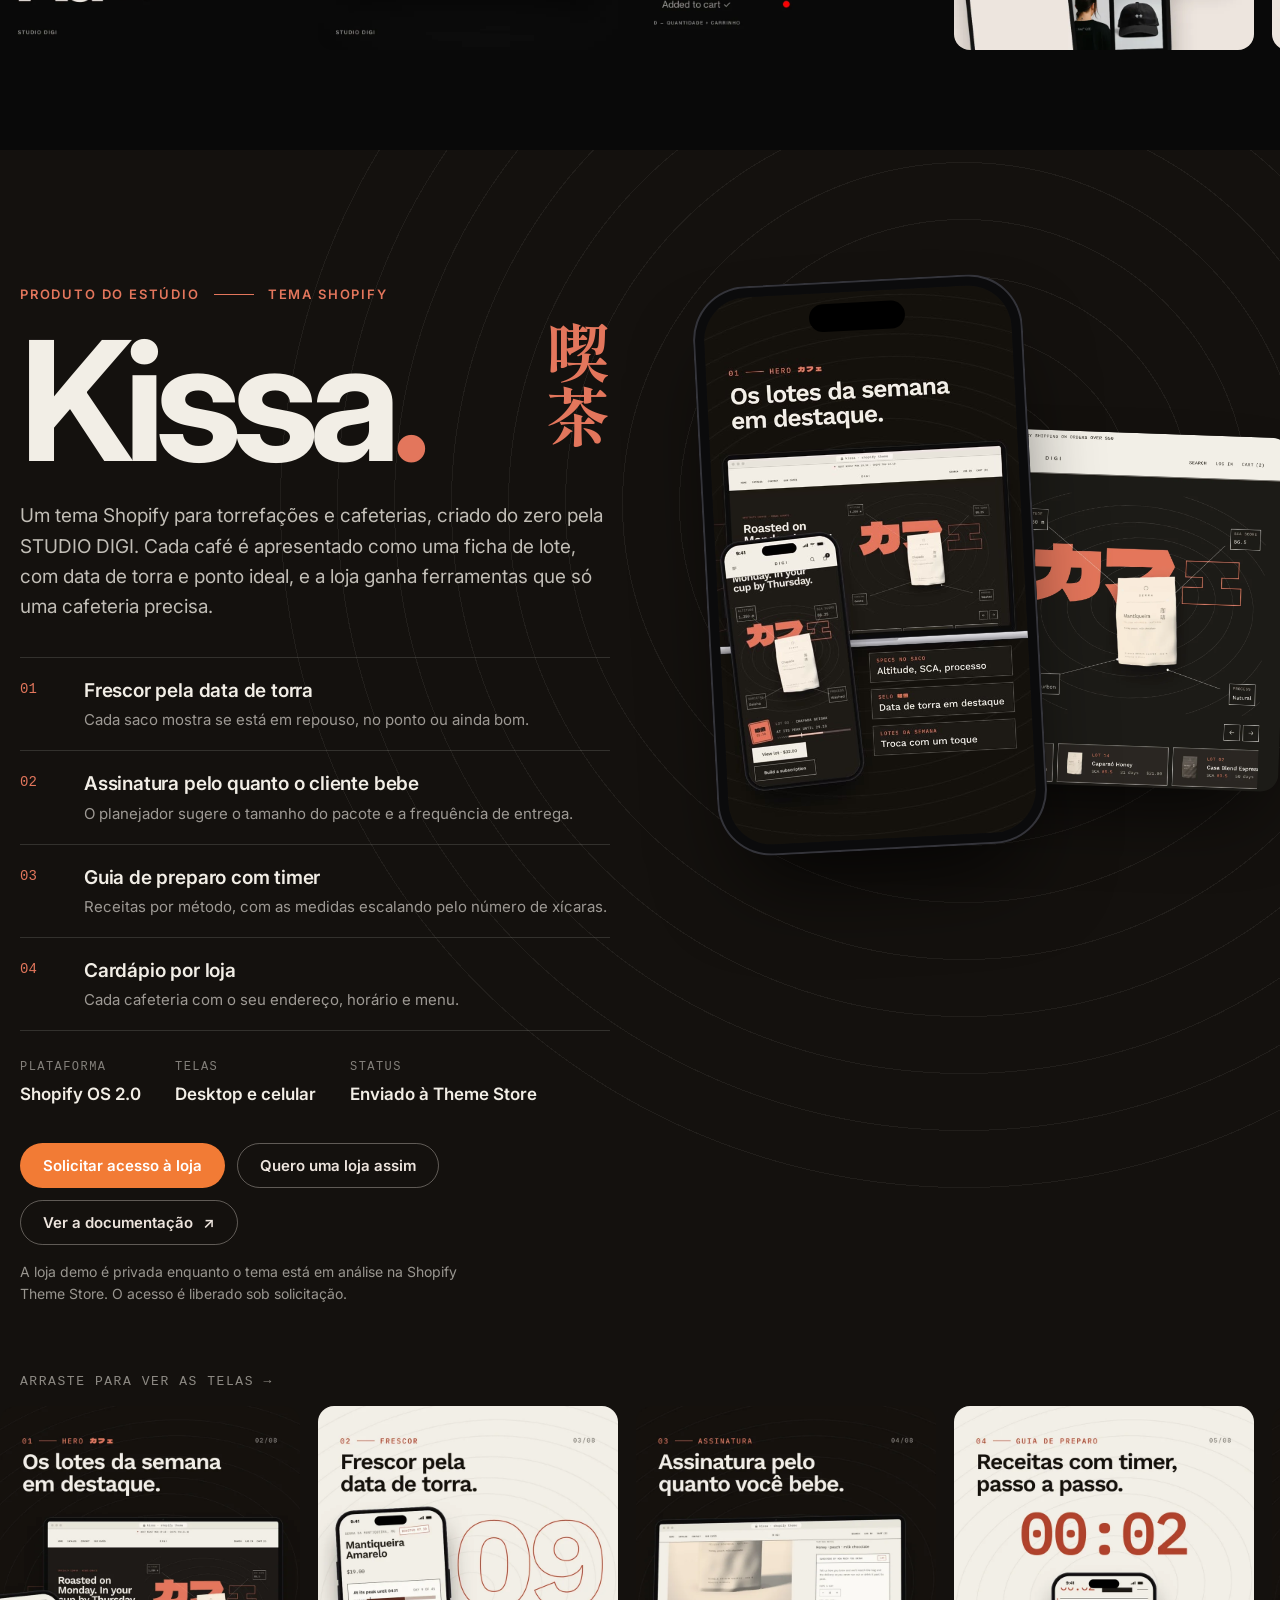
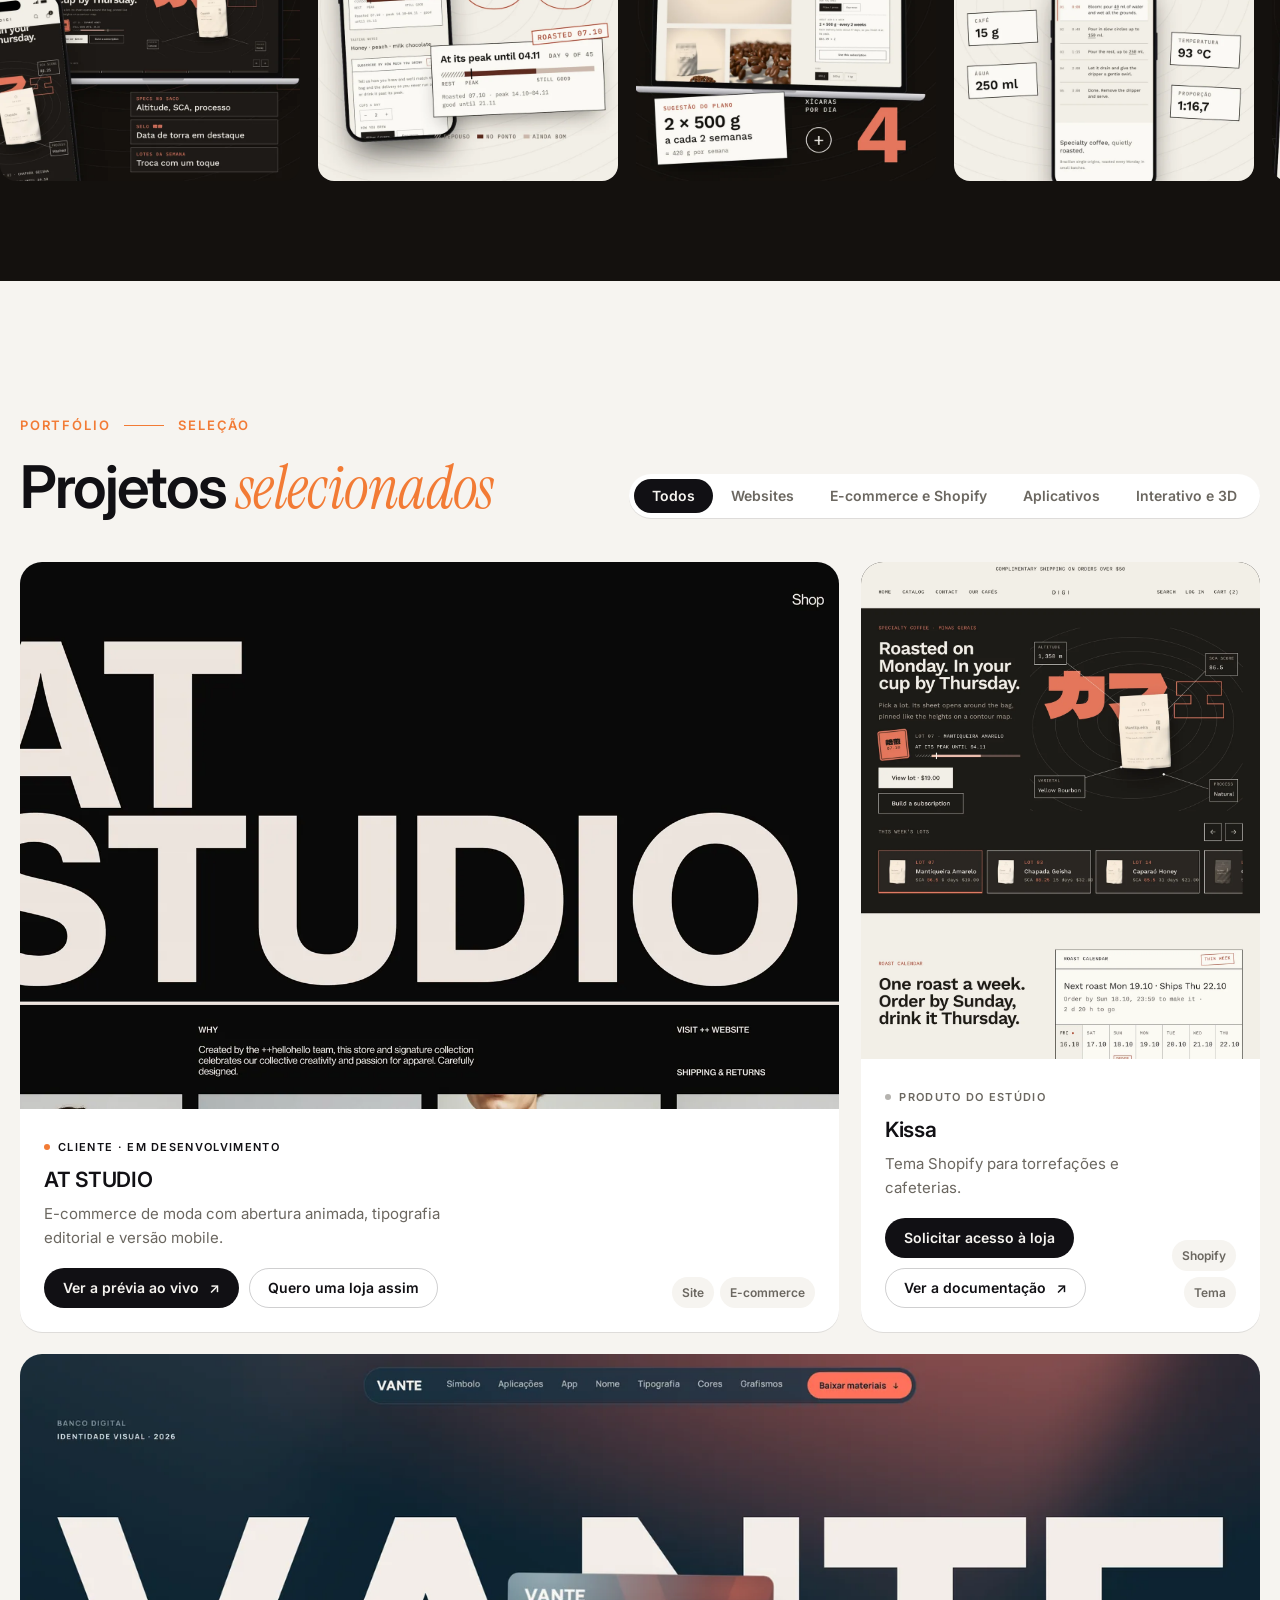
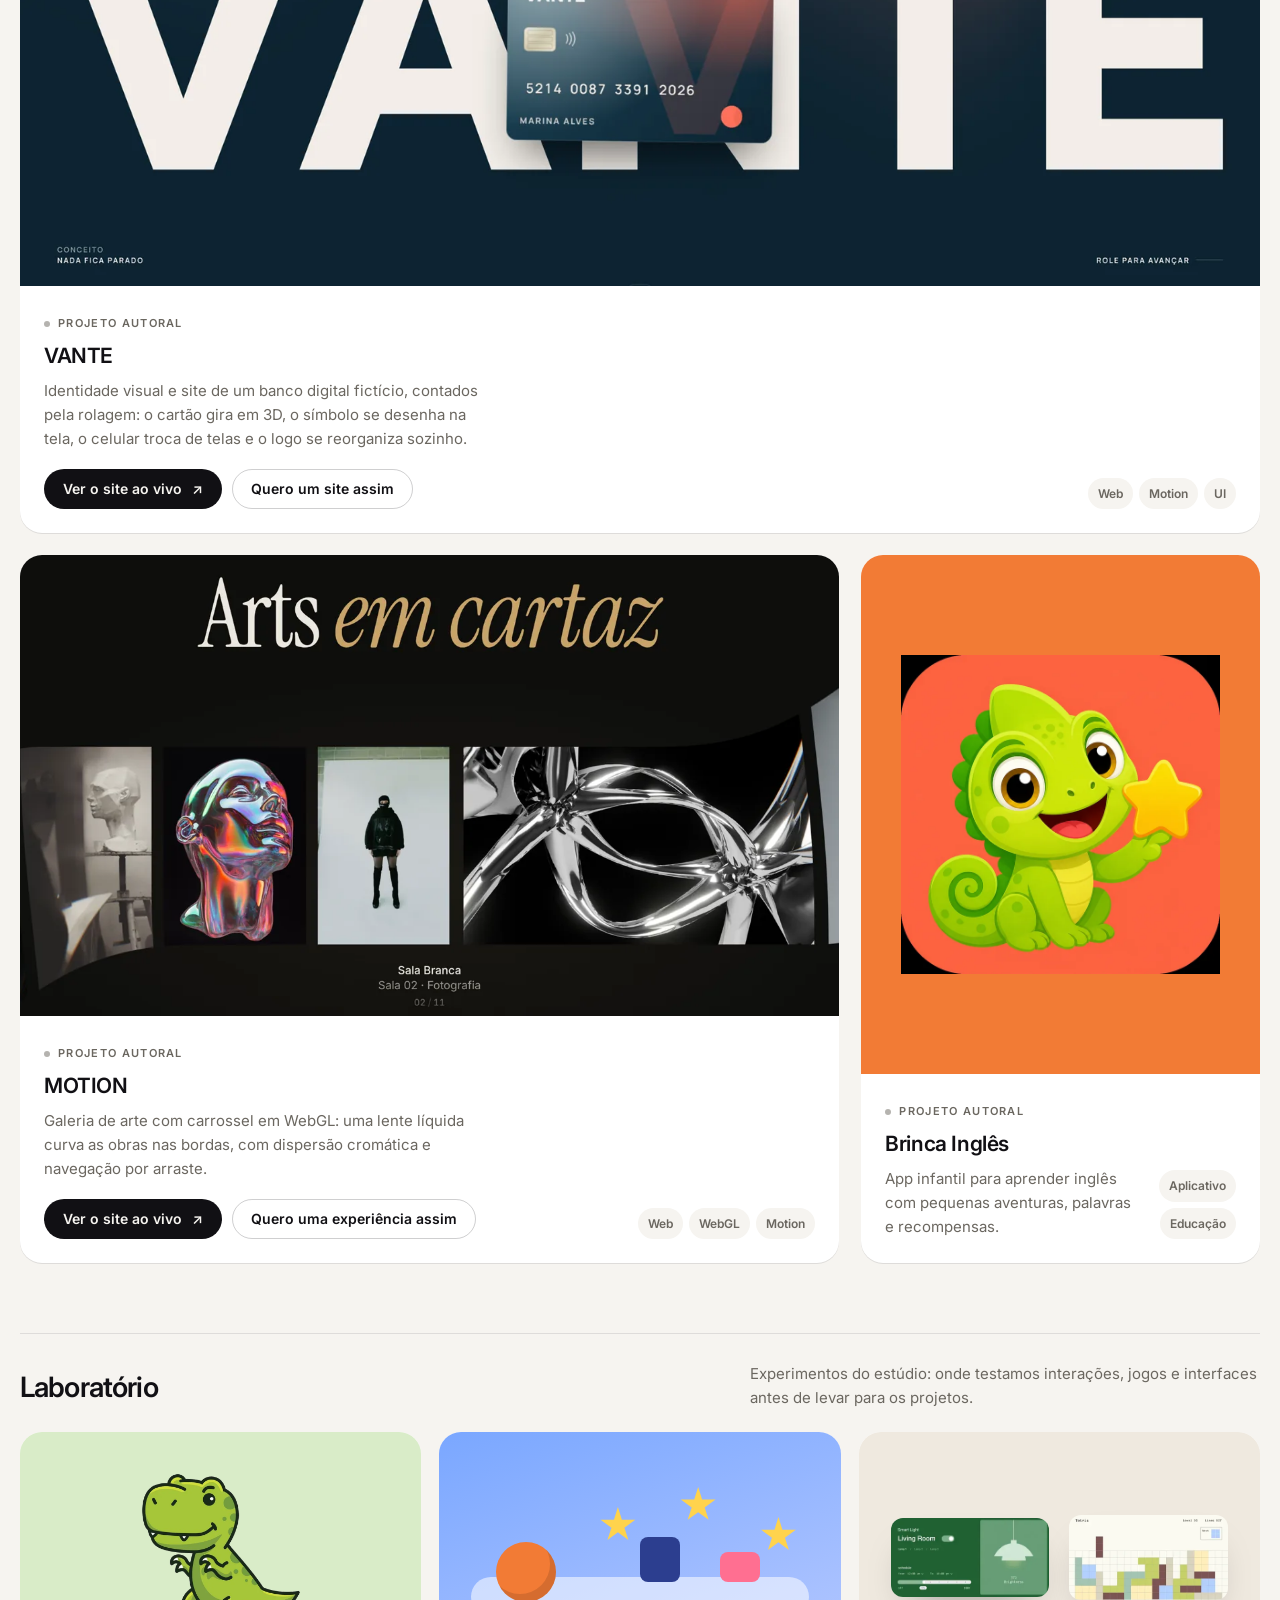
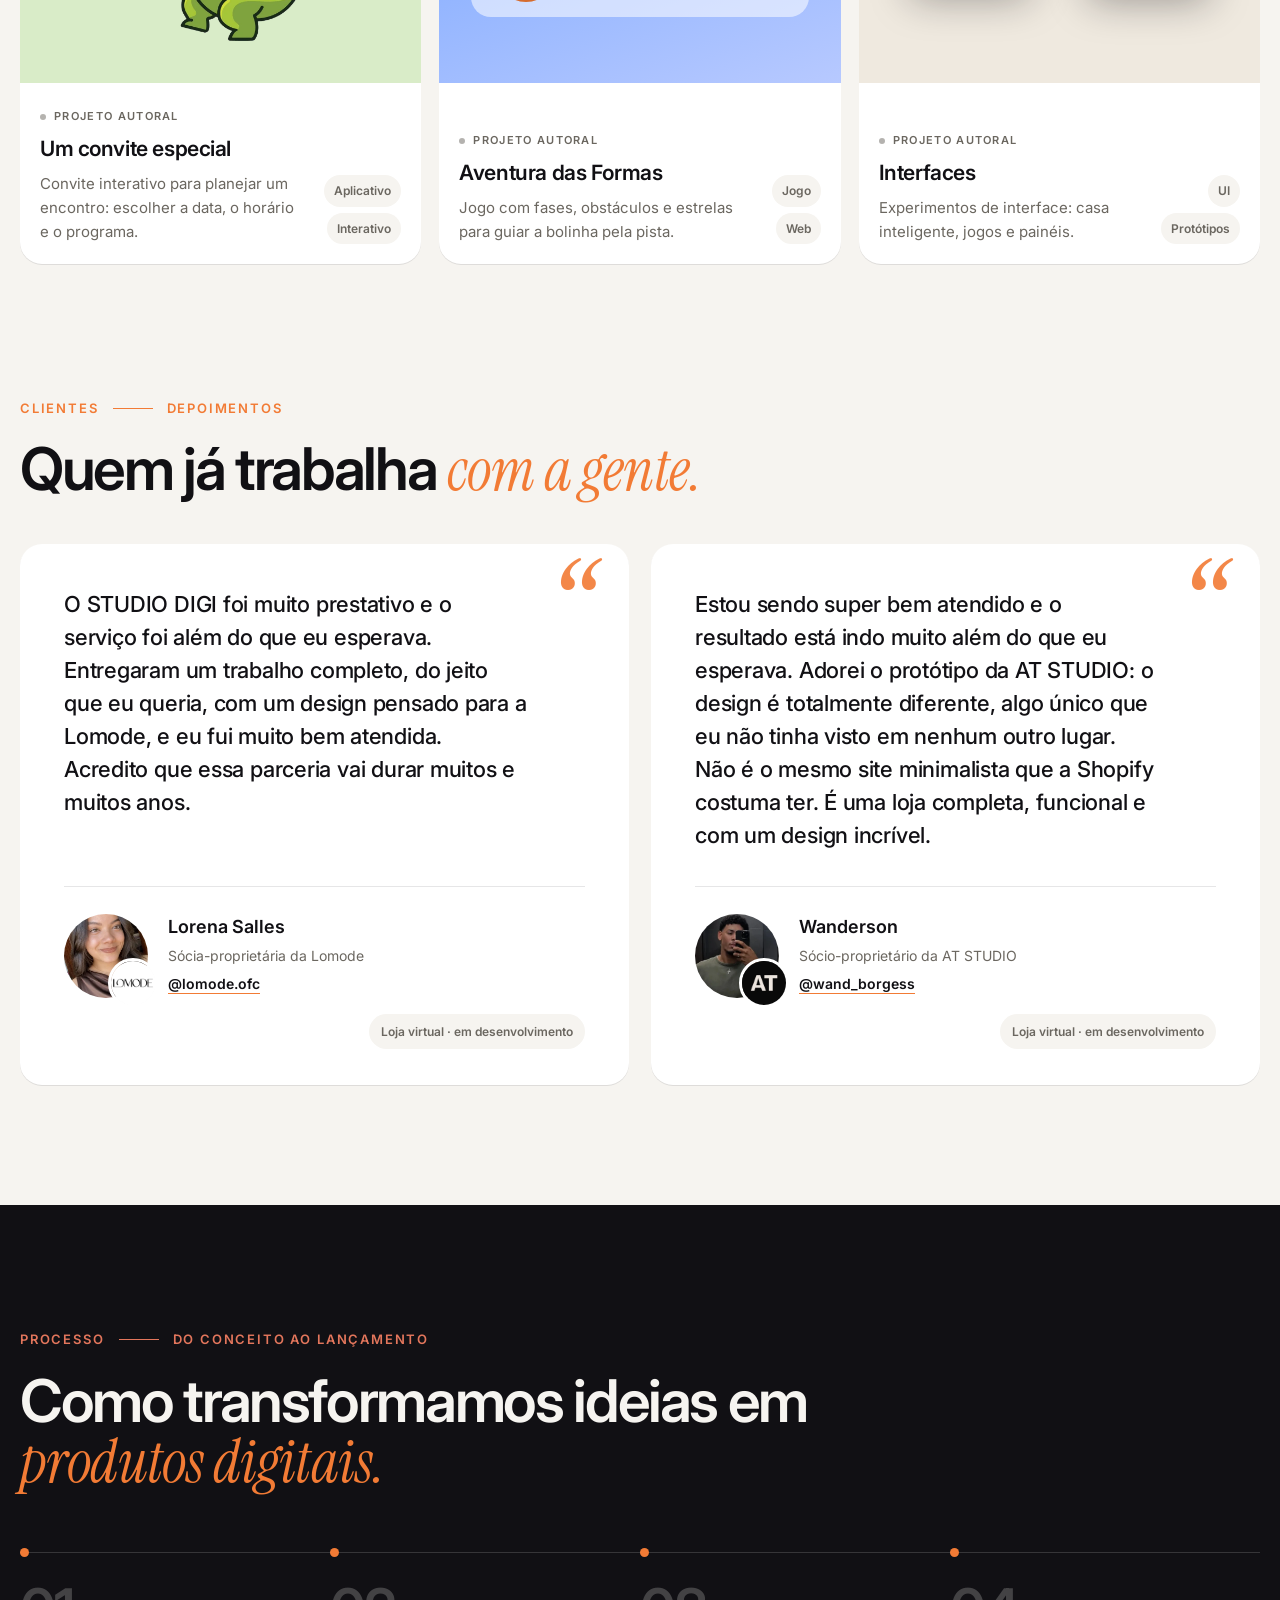
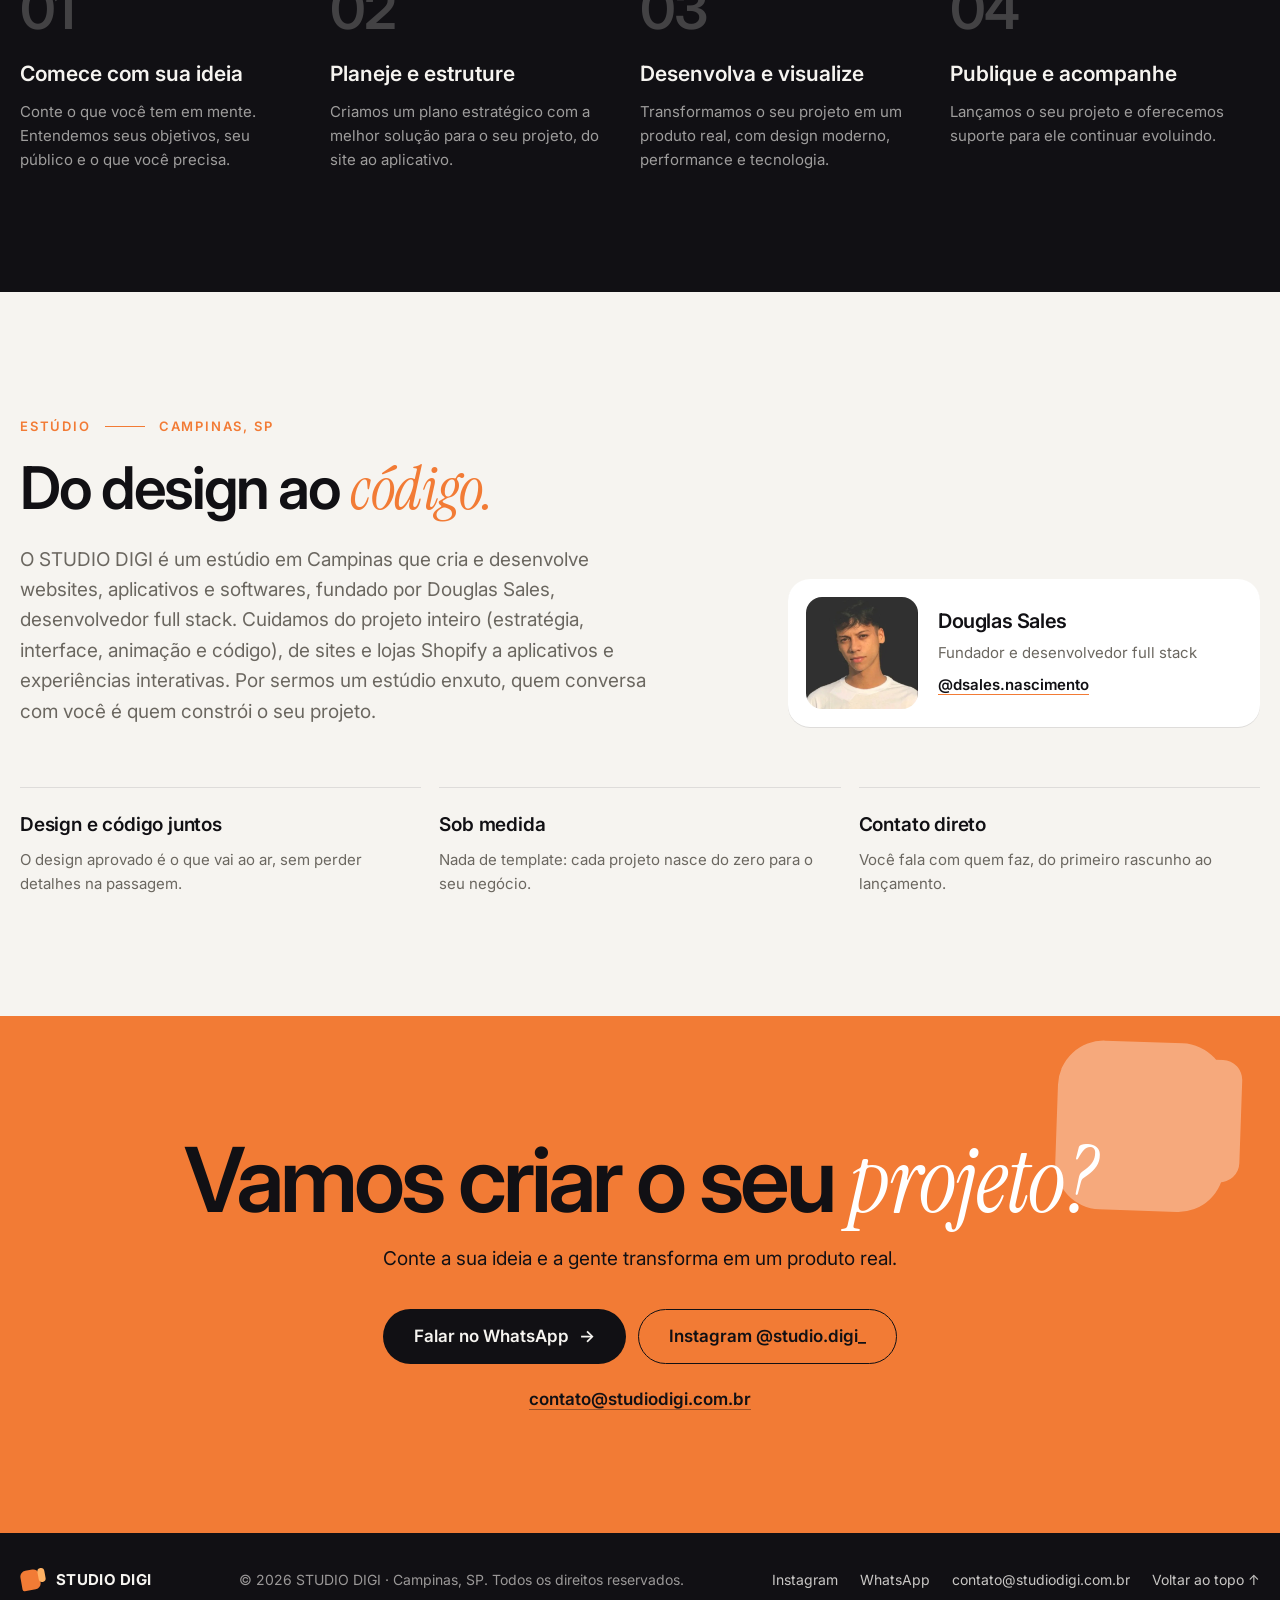
==== commit e2e5737d: "Botões nos cards da AT STUDIO e do Kissa em Projetos selecionados - AT STUDIO: Ver a prévia ao vivo " ====
--- a/index.html
+++ b/index.html
@@ -25,7 +25,7 @@
   <link rel="preconnect" href="https://fonts.gstatic.com" crossorigin>
   <link rel="stylesheet" href="https://fonts.googleapis.com/css2?family=Inter:wght@400;500;600;700&family=Instrument+Serif:ital@1&display=swap">
   <link rel="stylesheet" href="https://fonts.googleapis.com/css2?family=Shippori+Mincho:wght@800&text=%E5%96%AB%E8%8C%B6&display=swap">
-  <link rel="stylesheet" href="/styles.css?v=9">
+  <link rel="stylesheet" href="/styles.css?v=10">
   <script type="application/ld+json">
   {
     "@context": "https://schema.org",
@@ -260,7 +260,13 @@
               <img class="card__alt" src="/images/at-studio/at-studio-desktop-red.webp" alt="" width="1600" height="900" loading="lazy">
             </div>
             <div class="card__body">
-              <div><p class="card__status card__status--client">Cliente · Em desenvolvimento</p><h3>AT STUDIO</h3><p>E-commerce de moda com abertura animada, tipografia editorial e versão mobile.</p></div>
+              <div>
+                <p class="card__status card__status--client">Cliente · Em desenvolvimento</p><h3>AT STUDIO</h3><p>E-commerce de moda com abertura animada, tipografia editorial e versão mobile.</p>
+                <div class="card__actions">
+                  <a class="btn btn--dark" href="https://atstudio1.douglas41299.workers.dev/" target="_blank" rel="noopener">Ver a prévia ao vivo <span aria-hidden="true">↗</span></a>
+                  <a class="btn btn--ghost" href="https://wa.me/5519990105959?text=Ol%C3%A1!%20Vi%20o%20projeto%20AT%20STUDIO%20no%20portf%C3%B3lio%20e%20quero%20uma%20loja%20assim." target="_blank" rel="noopener">Quero uma loja assim</a>
+                </div>
+              </div>
               <ul class="tags"><li>Site</li><li>E-commerce</li></ul>
             </div>
           </article>
@@ -270,7 +276,13 @@
               <img src="/images/kissa/kissa-hero.webp" alt="Página inicial do tema Kissa" width="1200" height="1498" loading="lazy" style="object-position:50% 0">
             </div>
             <div class="card__body">
-              <div><p class="card__status">Produto do estúdio</p><h3>Kissa</h3><p>Tema Shopify para torrefações e cafeterias.</p></div>
+              <div>
+                <p class="card__status">Produto do estúdio</p><h3>Kissa</h3><p>Tema Shopify para torrefações e cafeterias.</p>
+                <div class="card__actions">
+                  <a class="btn btn--dark" href="https://wa.me/5519990105959?text=Ol%C3%A1!%20Vi%20o%20tema%20Kissa%20no%20portf%C3%B3lio%20e%20gostaria%20de%20solicitar%20acesso%20%C3%A0%20loja%20demo." target="_blank" rel="noopener">Solicitar acesso à loja</a>
+                  <a class="btn btn--ghost" href="https://doc-creme-coffee.douglas41299.workers.dev/" target="_blank" rel="noopener">Ver a documentação <span aria-hidden="true">↗</span></a>
+                </div>
+              </div>
               <ul class="tags"><li>Shopify</li><li>Tema</li></ul>
             </div>
           </article>
--- a/styles.css
+++ b/styles.css
@@ -173,7 +173,8 @@
 .grid { display: grid; grid-template-columns: repeat(3, minmax(0, 1fr)); grid-auto-flow: dense; gap: 22px; }
 @media (min-width: 761px) {
   .grid > .card:not(.card--wide):not(.card--full) .card__media { flex: 1; aspect-ratio: auto; min-height: 260px; }
-  .grid > .card:not(.card--wide):not(.card--full) .card__body { flex: none; }
+  .grid > .card--wide .card__media { flex: 1 0 auto; }
+  .grid > .card .card__body { flex: none; }
 }
 .lab { margin-top: 70px; }
 .lab[hidden] { display: none; }
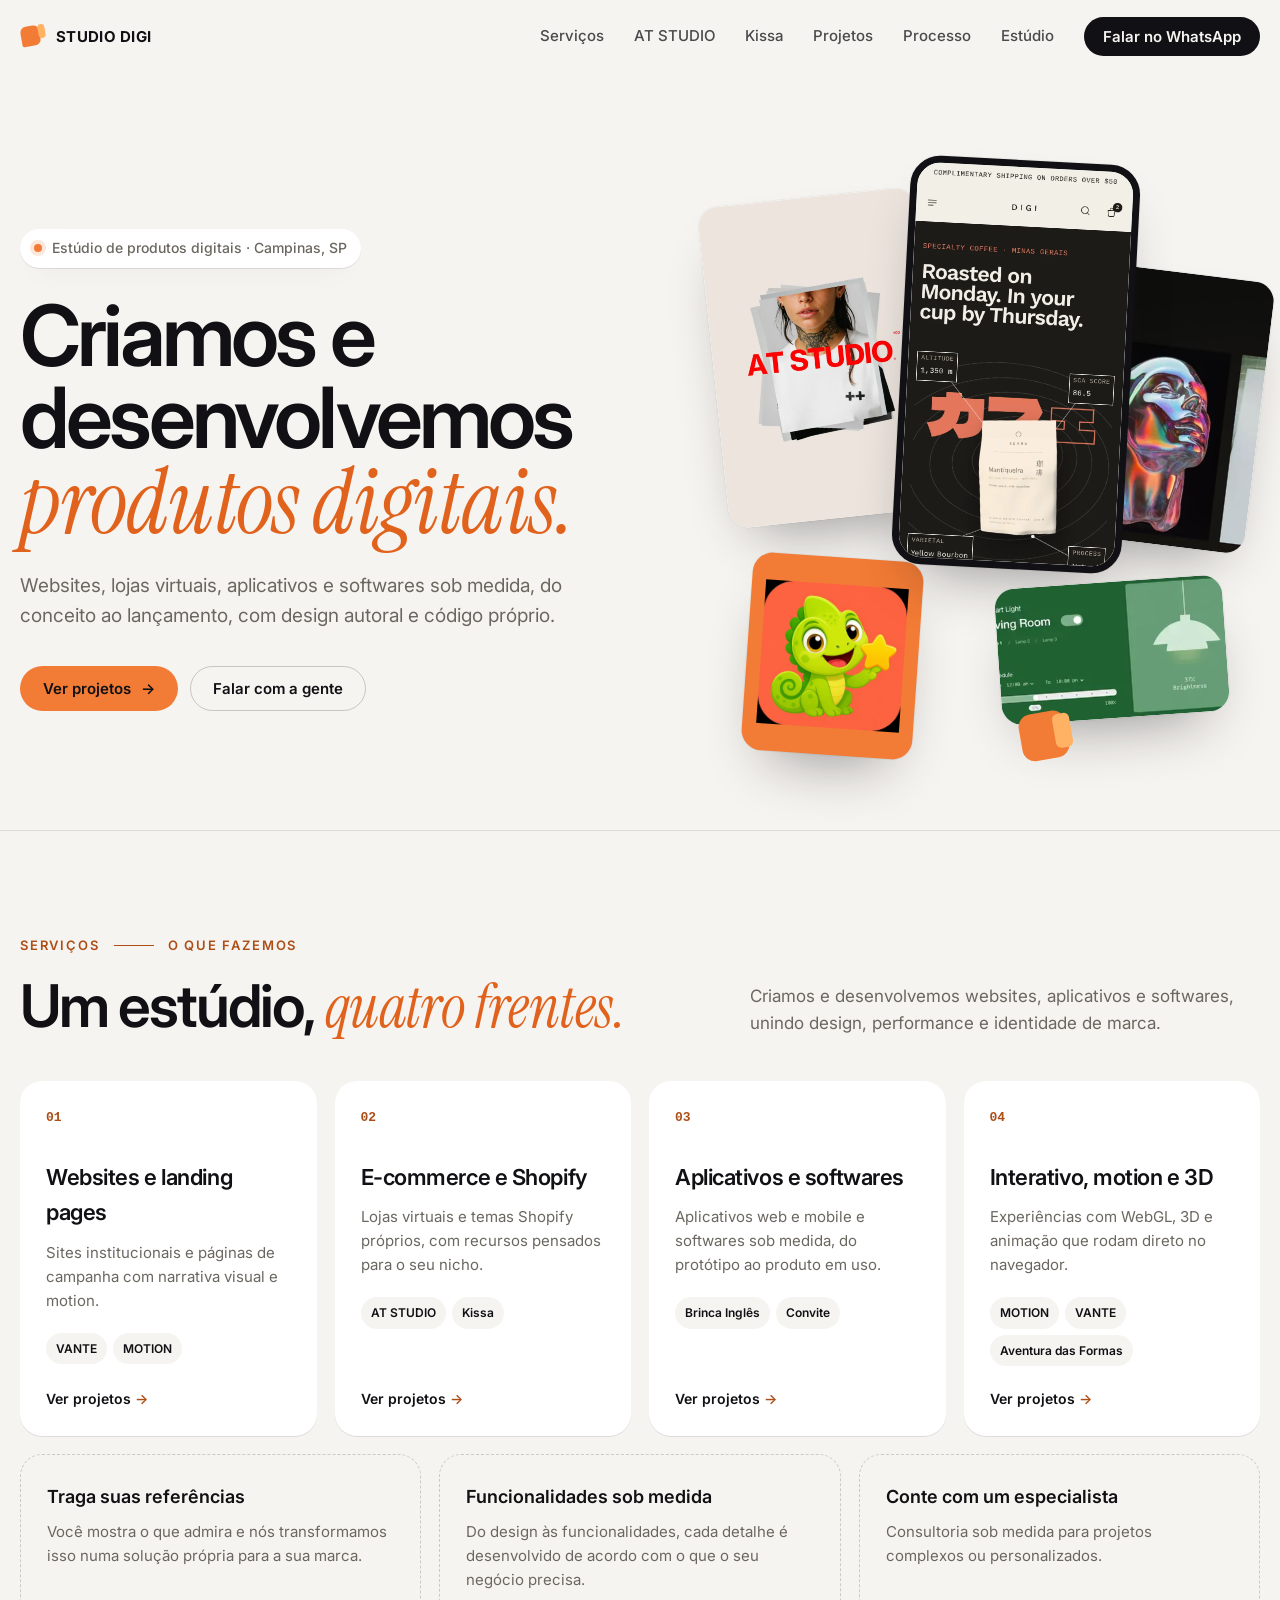
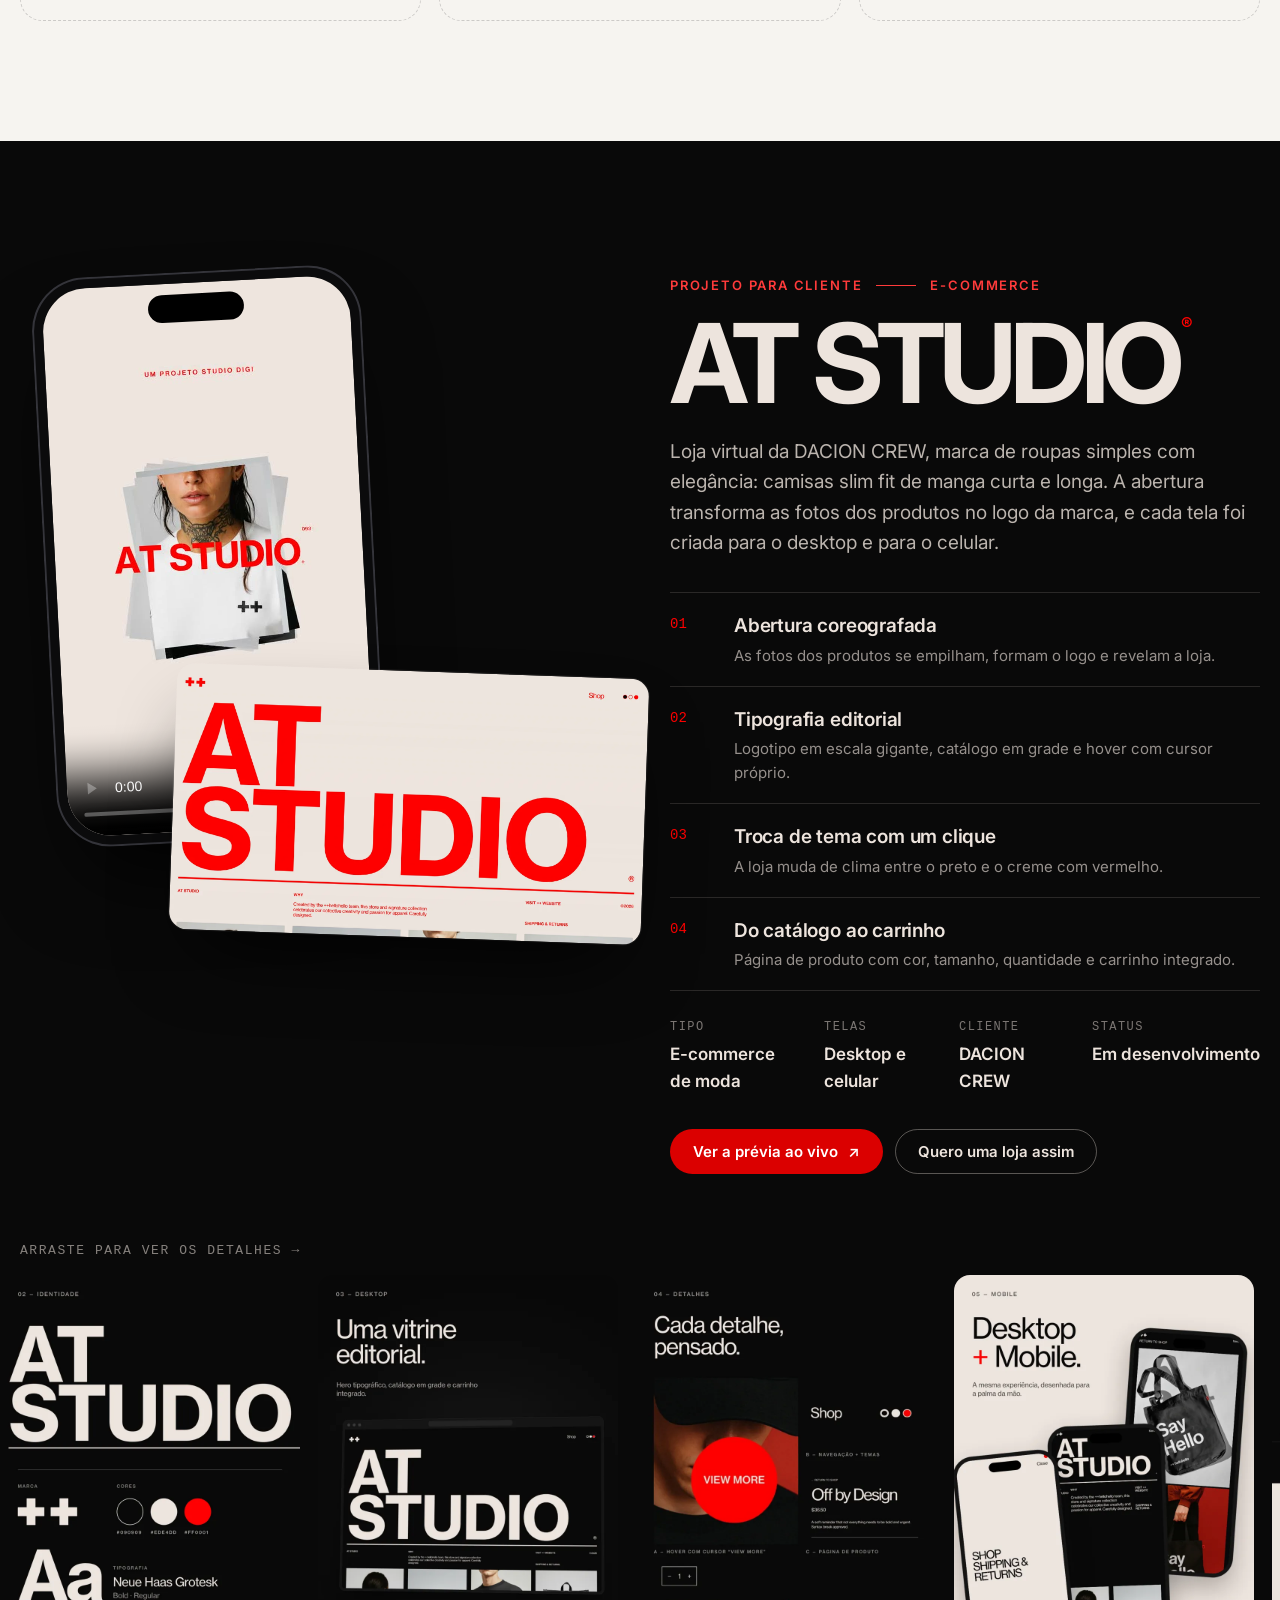
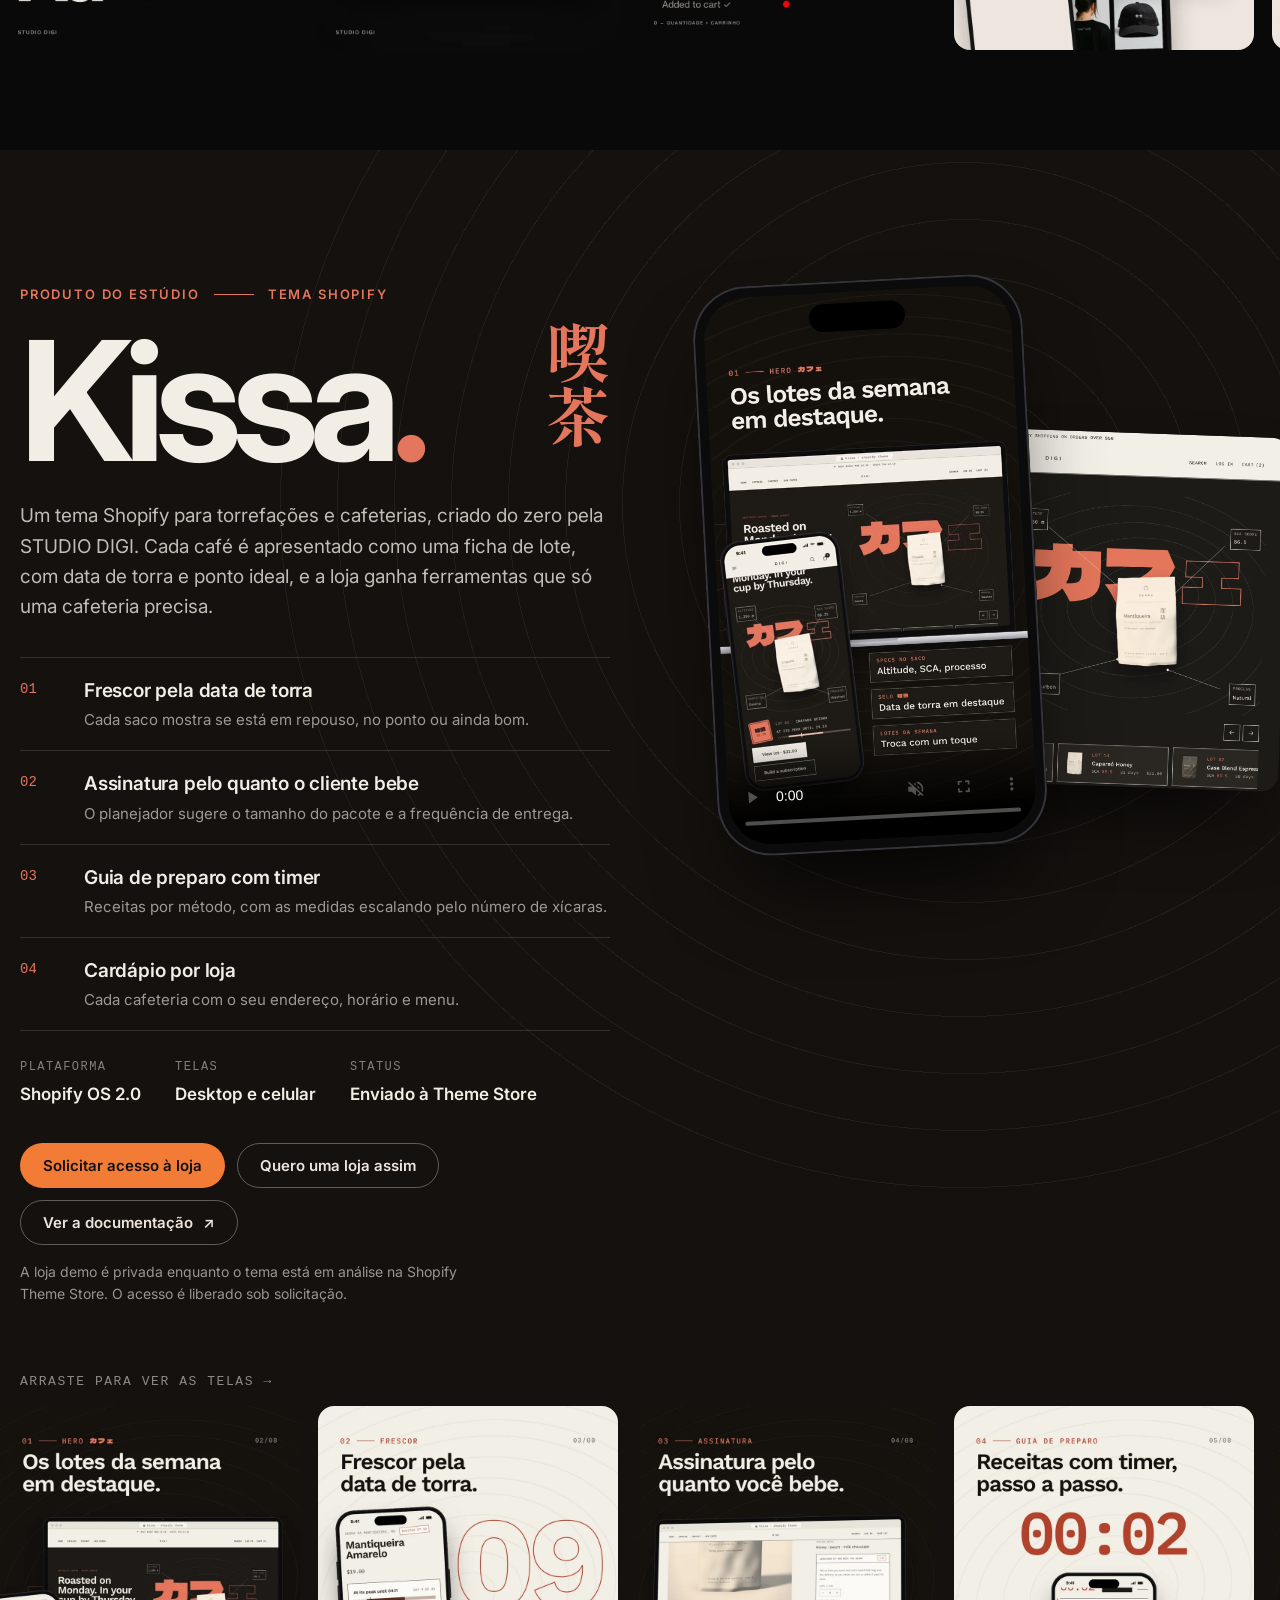
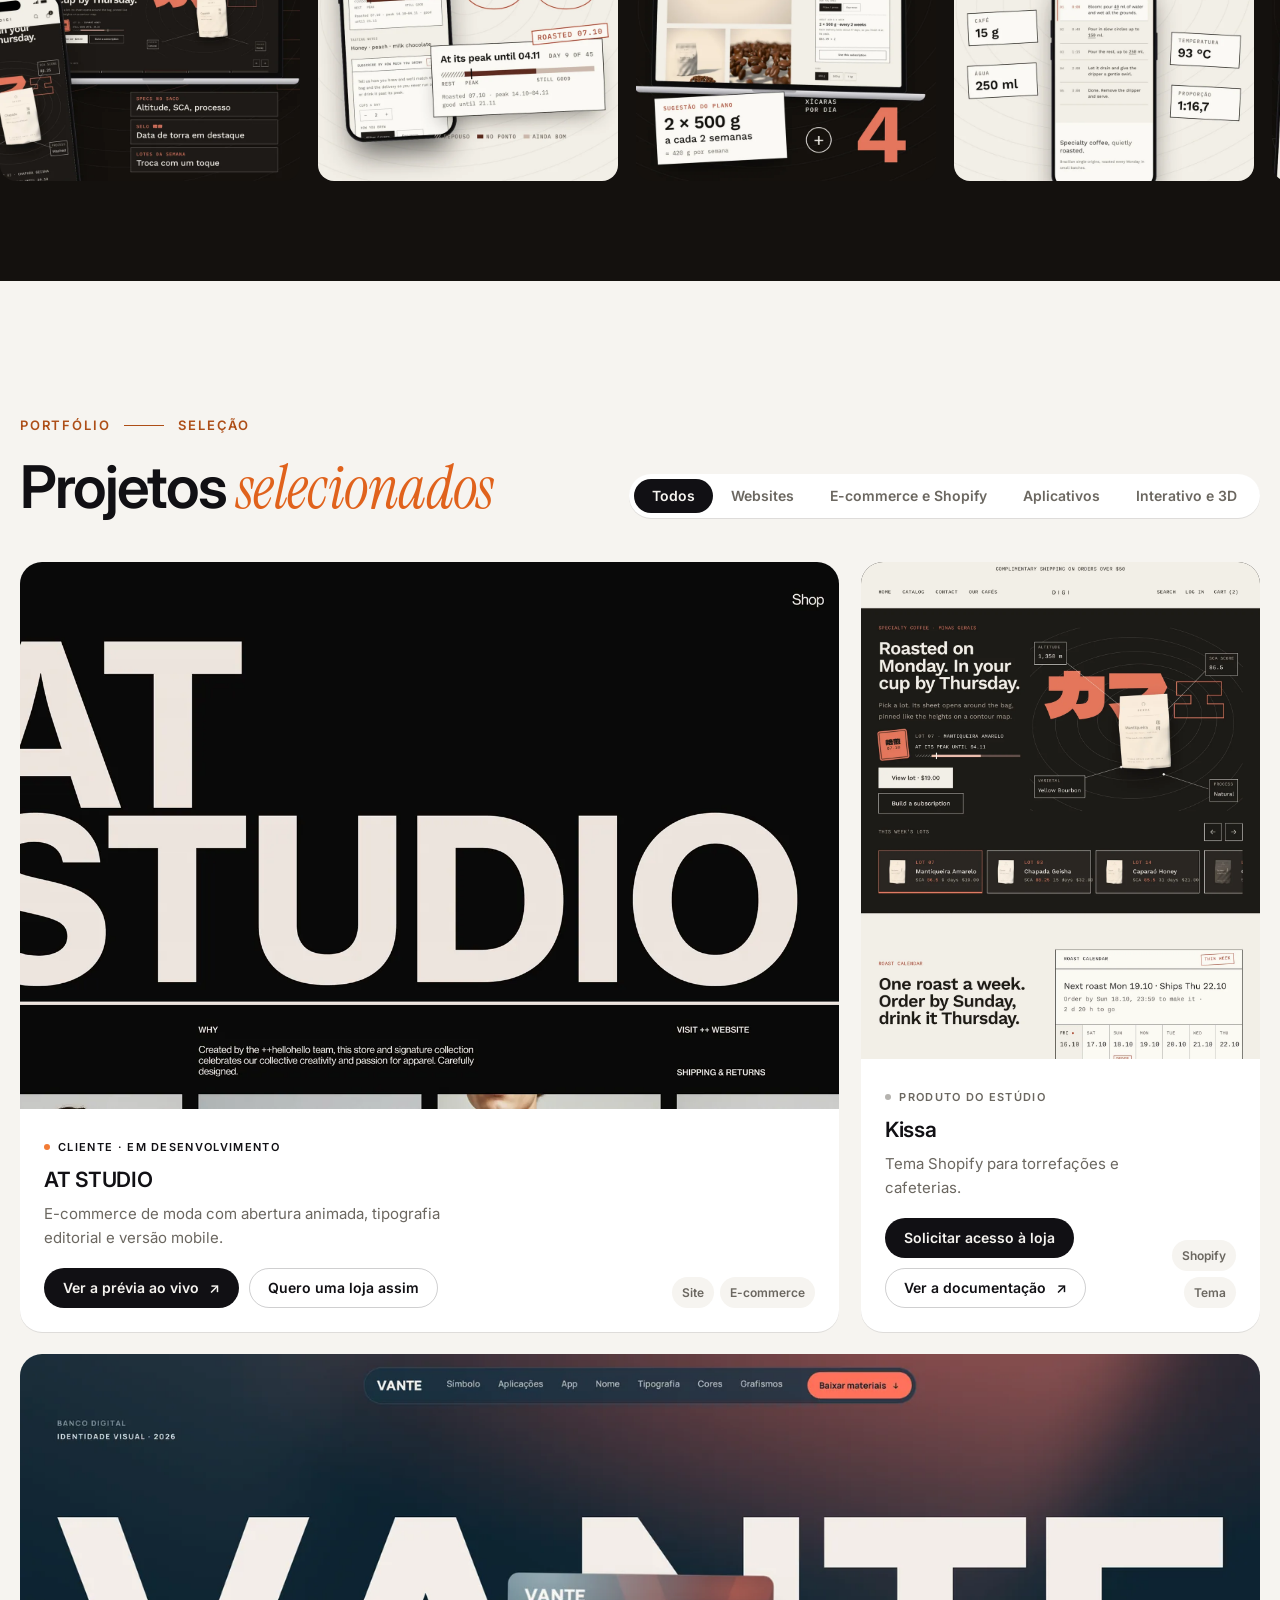
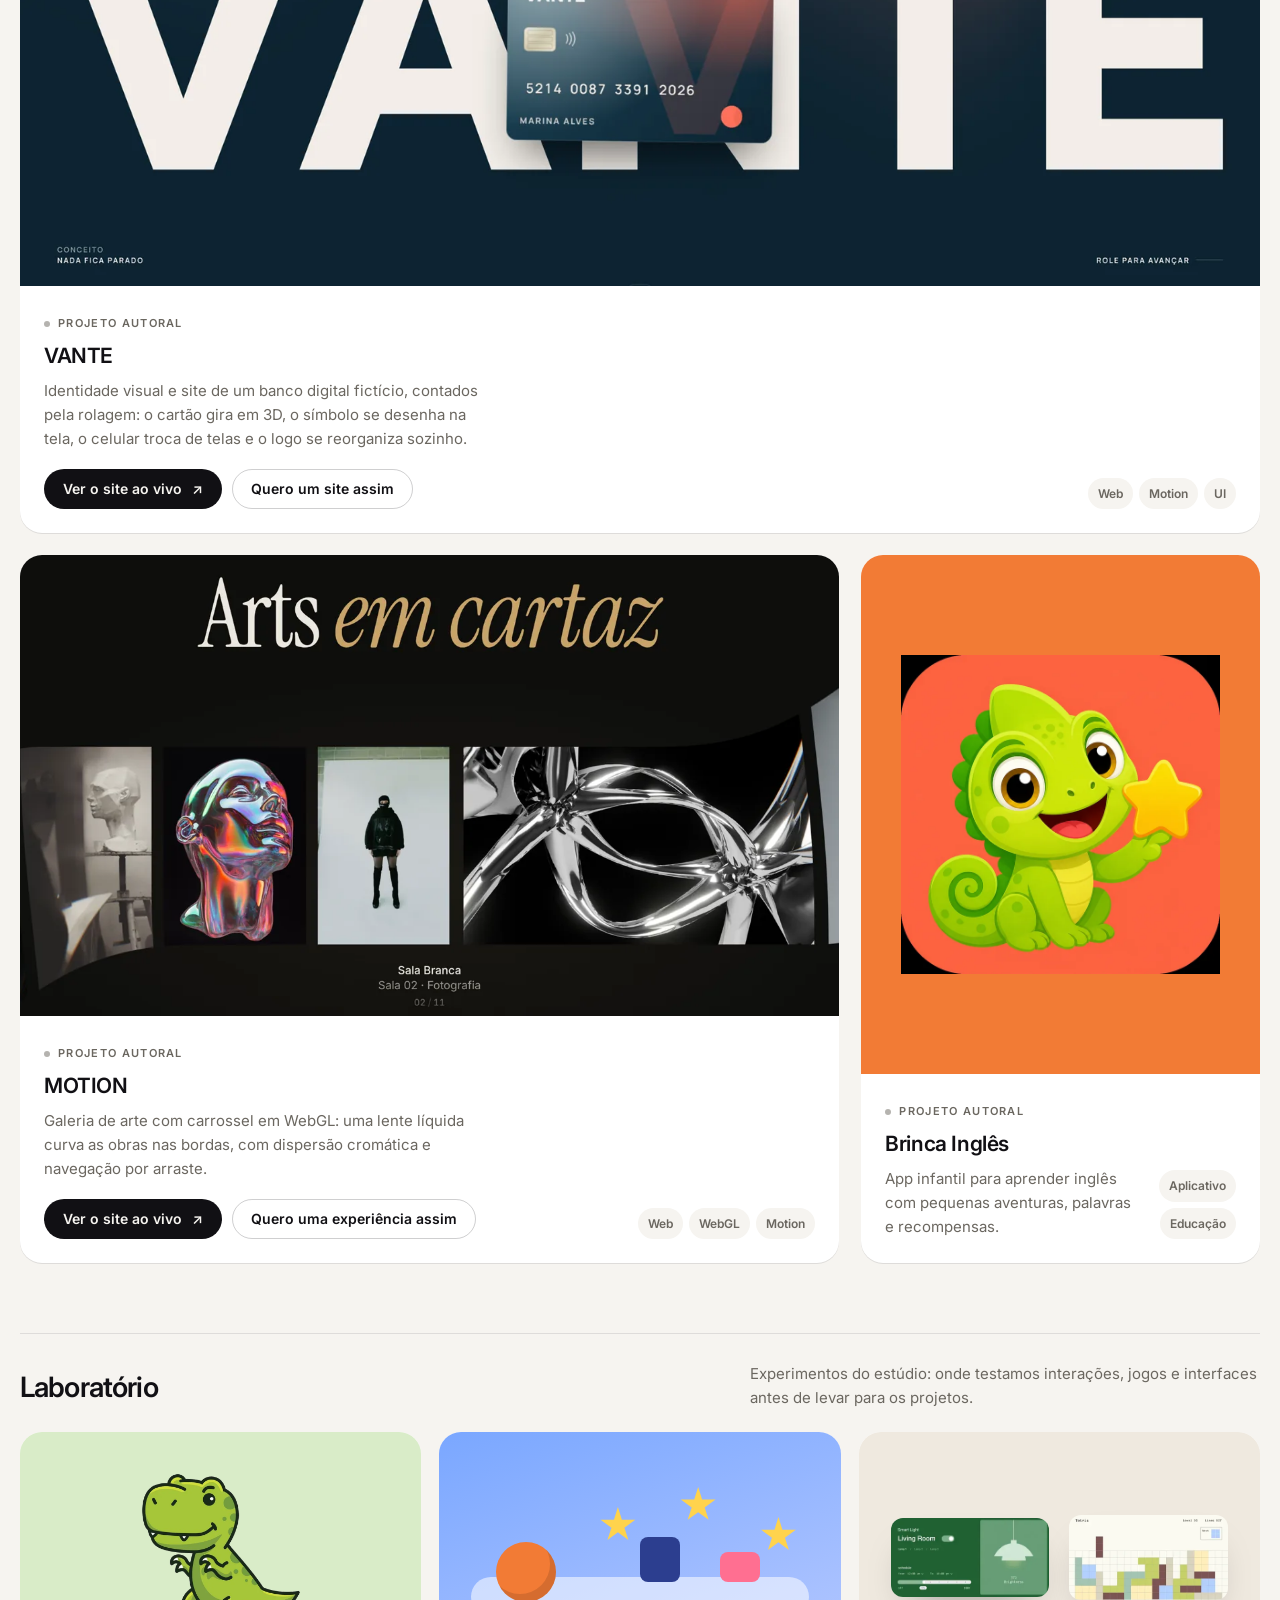
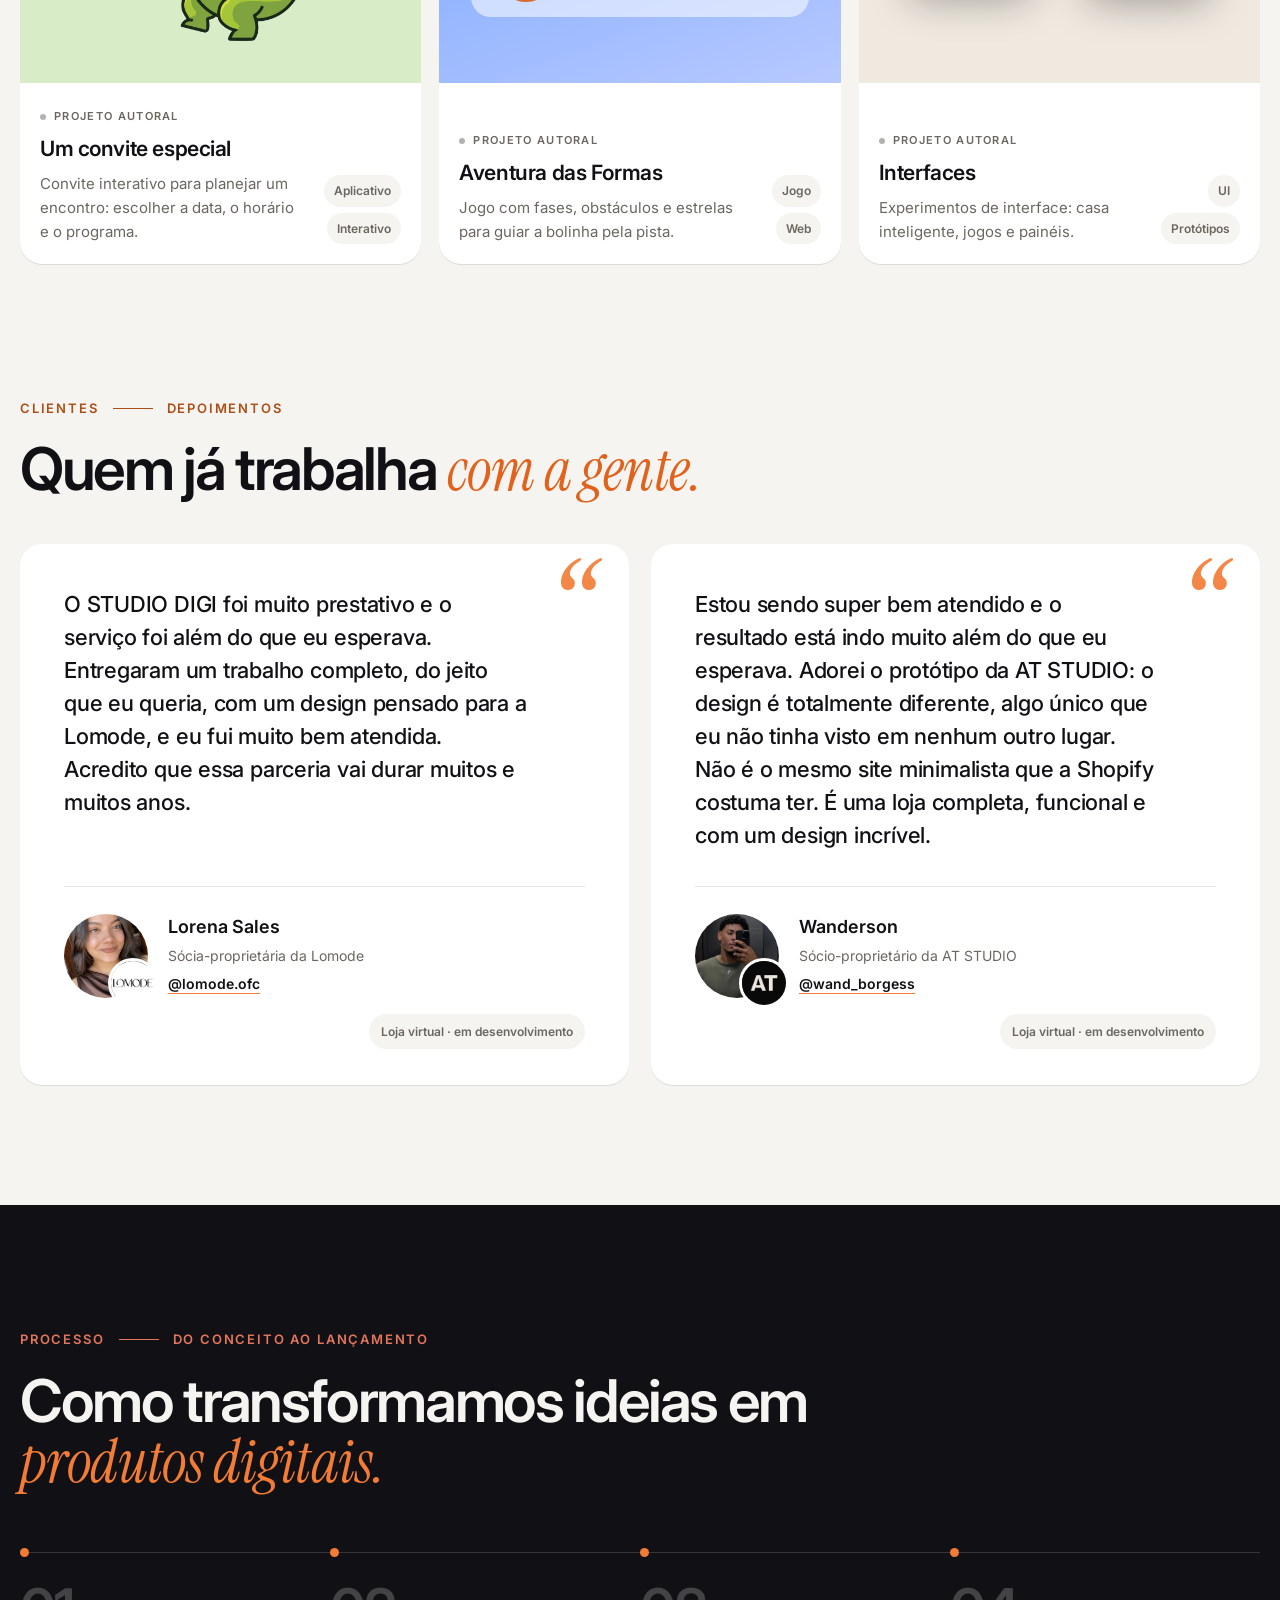
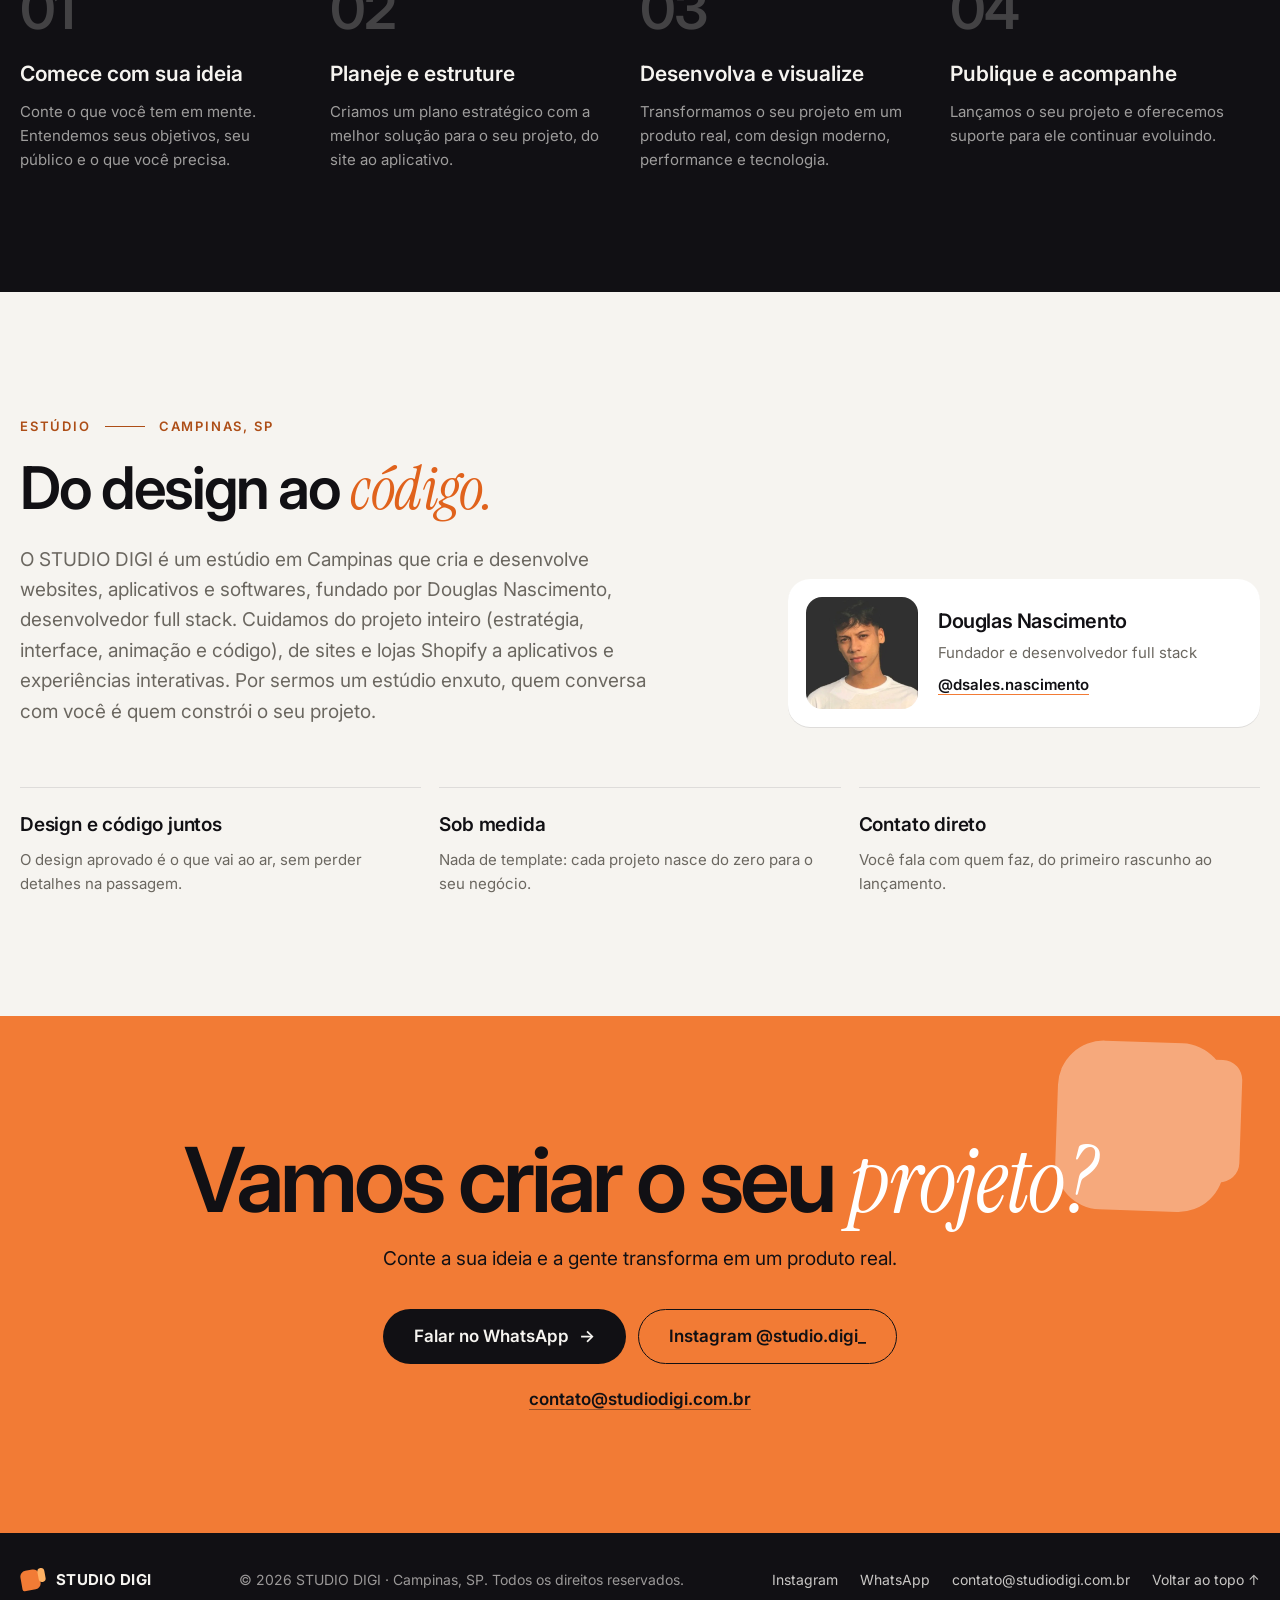
==== commit cfd3c6e6: "Contraste, página mais curta no celular, nomes e vídeos - Contraste WCAG AA: botões laranja com text" ====
--- a/index.html
+++ b/index.html
@@ -25,7 +25,7 @@
   <link rel="preconnect" href="https://fonts.gstatic.com" crossorigin>
   <link rel="stylesheet" href="https://fonts.googleapis.com/css2?family=Inter:wght@400;500;600;700&family=Instrument+Serif:ital@1&display=swap">
   <link rel="stylesheet" href="https://fonts.googleapis.com/css2?family=Shippori+Mincho:wght@800&text=%E5%96%AB%E8%8C%B6&display=swap">
-  <link rel="stylesheet" href="/styles.css?v=10">
+  <link rel="stylesheet" href="/styles.css?v=11">
   <script type="application/ld+json">
   {
     "@context": "https://schema.org",
@@ -36,12 +36,12 @@
     "description": "Estúdio de produtos digitais que cria e desenvolve websites, lojas virtuais, aplicativos e softwares sob medida.",
     "email": "contato@studiodigi.com.br",
     "address": { "@type": "PostalAddress", "addressLocality": "Campinas", "addressRegion": "SP", "addressCountry": "BR" },
-    "founder": { "@type": "Person", "name": "Douglas Sales", "jobTitle": "Desenvolvedor full stack", "sameAs": ["https://www.instagram.com/dsales.nascimento/"] },
+    "founder": { "@type": "Person", "name": "Douglas Nascimento", "jobTitle": "Desenvolvedor full stack", "sameAs": ["https://www.instagram.com/dsales.nascimento/"] },
     "sameAs": ["https://www.instagram.com/studio.digi_/"]
   }
   </script>
   <script>document.documentElement.classList.add('js')</script>
-  <script src="/main.js?v=4" defer></script>
+  <script src="/main.js?v=5" defer></script>
 </head>
 <body>
   <a class="skip" href="#conteudo">Pular para o conteúdo</a>
@@ -82,7 +82,7 @@
         <div class="hero__collage" aria-hidden="true" data-collage>
           <figure class="tile tile--1" style="--d:.0"><img src="/images/at-studio/at-studio-intro.webp" alt="" width="900" height="1200"></figure>
           <figure class="tile tile--2" style="--d:.15"><img src="/images/kissa/kissa-mobile.webp" alt="" width="750" height="1334"></figure>
-          <figure class="tile tile--3" style="--d:.3"><img src="/images/projects/pieces-woman.webp" alt="" width="900" height="1125"></figure>
+          <figure class="tile tile--3" style="--d:.3"><img src="/images/motion/motion-tile.webp" alt="" width="340" height="425"></figure>
           <figure class="tile tile--4 tile--orange" style="--d:.45"><img src="/images/projects/brinca-mascot.webp" alt="" width="700" height="700"></figure>
           <figure class="tile tile--5" style="--d:.6"><img src="/images/projects/smart-light.webp" alt="" width="380" height="190"></figure>
           <span class="tile tile--logo" style="--d:.75"></span>
@@ -100,6 +100,7 @@
           </div>
           <p class="section-text reveal">Criamos e desenvolvemos websites, aplicativos e softwares, unindo design, performance e identidade de marca.</p>
         </div>
+        <p class="swipe-hint" aria-hidden="true">Arraste para o lado →</p>
         <div class="fronts">
           <a class="front reveal" href="#projetos" data-goto-filter="site">
             <span class="front__n">01</span>
@@ -334,6 +335,7 @@
             <h3 class="lab__title">Laboratório</h3>
             <p>Experimentos do estúdio: onde testamos interações, jogos e interfaces antes de levar para os projetos.</p>
           </div>
+          <p class="swipe-hint" aria-hidden="true">Arraste para o lado →</p>
           <div class="lab__grid">
           <article class="card card--lab reveal" data-kind="app interativo">
             <div class="card__media card__media--green card__media--contain">
@@ -377,6 +379,7 @@
       <div class="wrap">
         <p class="kicker kicker--dark reveal"><span>Clientes</span><span class="rule"></span><span>Depoimentos</span></p>
         <h2 class="section-title reveal" id="clientes-title">Quem já trabalha <em>com a gente.</em></h2>
+        <p class="swipe-hint" aria-hidden="true">Arraste para o lado →</p>
         <div class="quotes">
           <figure class="quote reveal">
             <blockquote>
@@ -384,11 +387,11 @@
             </blockquote>
             <figcaption class="quote__by">
               <span class="avatar">
-                <img class="avatar__photo" src="/images/clients/lorena-salles.webp" alt="Lorena Salles" width="320" height="320" loading="lazy">
+                <img class="avatar__photo" src="/images/clients/lorena-sales.webp" alt="Lorena Sales" width="320" height="320" loading="lazy">
                 <img class="avatar__badge" src="/images/clients/lomode-logo.webp" alt="Logo da Lomode" width="240" height="240" loading="lazy">
               </span>
               <span class="quote__who">
-                <strong>Lorena Salles</strong>
+                <strong>Lorena Sales</strong>
                 <span>Sócia-proprietária da Lomode</span>
                 <a href="https://www.instagram.com/lomode.ofc/" target="_blank" rel="noopener">@lomode.ofc</a>
               </span>
@@ -436,12 +439,12 @@
         <div class="studio__copy">
           <p class="kicker kicker--dark reveal"><span>Estúdio</span><span class="rule"></span><span>Campinas, SP</span></p>
           <h2 class="section-title reveal" id="estudio-title">Do design ao <em>código.</em></h2>
-          <p class="studio__text reveal">O STUDIO DIGI é um estúdio em Campinas que cria e desenvolve websites, aplicativos e softwares, fundado por Douglas Sales, desenvolvedor full stack. Cuidamos do projeto inteiro (estratégia, interface, animação e código), de sites e lojas Shopify a aplicativos e experiências interativas. Por sermos um estúdio enxuto, quem conversa com você é quem constrói o seu projeto.</p>
+          <p class="studio__text reveal">O STUDIO DIGI é um estúdio em Campinas que cria e desenvolve websites, aplicativos e softwares, fundado por Douglas Nascimento, desenvolvedor full stack. Cuidamos do projeto inteiro (estratégia, interface, animação e código), de sites e lojas Shopify a aplicativos e experiências interativas. Por sermos um estúdio enxuto, quem conversa com você é quem constrói o seu projeto.</p>
         </div>
         <figure class="person reveal">
-          <img src="/images/studio/douglas-sales.webp" alt="Retrato de Douglas Sales" width="400" height="400" loading="lazy">
+          <img src="/images/studio/douglas-nascimento.webp" alt="Retrato de Douglas Nascimento" width="400" height="400" loading="lazy">
           <figcaption>
-            <strong>Douglas Sales</strong>
+            <strong>Douglas Nascimento</strong>
             <span>Fundador e desenvolvedor full stack</span>
             <a href="https://www.instagram.com/dsales.nascimento/" target="_blank" rel="noopener">@dsales.nascimento</a>
           </figcaption>
--- a/styles.css
+++ b/styles.css
@@ -9,6 +9,9 @@
   --orange: #f27b35;
   --orange-2: #ffb264;
   --terra: #e3765c;
+  --orange-ink: #ad4e17;   /* orange for small text on light backgrounds (4.9:1) */
+  --orange-deep: #e0621c;  /* orange for large headings on light backgrounds (3.2:1) */
+  --red: #db0000;          /* AT STUDIO red with white text (4.9:1) */
   --radius: 22px;
   --wrap: 1240px;
   --sans: 'Inter', system-ui, -apple-system, 'Segoe UI', sans-serif;
@@ -32,7 +35,7 @@
 /* buttons */
 .btn { display: inline-flex; align-items: center; gap: 10px; padding: 14px 22px; border-radius: 999px; border: 1px solid transparent; font: 600 15px/1 var(--sans); text-decoration: none; transition: transform .3s var(--ease), background-color .3s, color .3s, border-color .3s; }
 .btn:hover { transform: translateY(-2px); }
-.btn--accent { background: var(--orange); color: #fff; }
+.btn--accent { background: var(--orange); color: var(--ink); }
 .btn--accent:hover { background: #e06a25; }
 .btn--dark { background: var(--ink); color: var(--paper); }
 .btn--ghost { border-color: rgba(17, 16, 20, .2); color: var(--ink); }
@@ -68,7 +71,7 @@
 .eyebrow { display: inline-flex; align-items: center; gap: 10px; padding: 8px 14px; border-radius: 999px; background: var(--sheet); box-shadow: 0 1px 0 var(--line), 0 10px 30px -18px rgba(17, 16, 20, .3); font-size: 14px; font-weight: 500; color: var(--muted); }
 .dot { width: 8px; height: 8px; border-radius: 50%; background: var(--orange); box-shadow: 0 0 0 4px rgba(242, 123, 53, .18); }
 .hero__title { margin-top: 26px; font-size: clamp(46px, 6.6vw, 92px); line-height: .98; font-weight: 600; letter-spacing: -.045em; }
-.hero__title em { color: var(--orange); font-size: 1.06em; }
+.hero__title em { color: var(--orange-deep); font-size: 1.06em; }
 .hero__text { margin-top: 24px; max-width: 30em; font-size: 19px; color: var(--muted); }
 .hero__actions { display: flex; flex-wrap: wrap; gap: 12px; margin-top: 34px; }
 
@@ -89,10 +92,11 @@
 /* shared section bits */
 .kicker { display: inline-flex; align-items: center; gap: 14px; font: 600 13px/1 var(--sans); letter-spacing: .14em; text-transform: uppercase; color: var(--terra); }
 .kicker .rule { width: 40px; height: 1px; background: currentColor; }
-.kicker--dark { color: var(--orange); }
+.kicker--dark { color: var(--orange-ink); }
 .section-head { display: flex; justify-content: space-between; align-items: flex-end; gap: 30px; flex-wrap: wrap; margin-bottom: 44px; }
 .section-title { margin-top: 18px; font-size: clamp(36px, 4.6vw, 64px); line-height: 1.02; font-weight: 600; letter-spacing: -.04em; }
-.section-title em { color: var(--orange); }
+.section-title em { color: var(--orange-deep); }
+.section-title--light em { color: var(--orange); }
 .section-title--light { color: var(--paper); max-width: 15em; }
 .section-text { max-width: 30em; color: var(--muted); }
 
@@ -131,7 +135,7 @@
 
 /* AT STUDIO */
 .ats { position: relative; padding: 130px 0 90px; background: #090909; color: #ede4dd; overflow: hidden; }
-.ats .kicker { color: #ff0001; }
+.ats .kicker { color: #ff3b3b; }
 .ats__grid { position: relative; display: grid; grid-template-columns: minmax(0, 1fr) minmax(0, 1fr); gap: 60px; align-items: start; }
 .ats__copy { order: 2; }
 .ats__title { margin-top: 18px; font-size: clamp(64px, 8.6vw, 132px); line-height: .86; font-weight: 700; letter-spacing: -.06em; }
@@ -146,8 +150,8 @@
 .ats__facts dt { font: 500 12px/1 ui-monospace, 'SF Mono', Menlo, monospace; letter-spacing: .12em; text-transform: uppercase; color: rgba(237, 228, 221, .5); }
 .ats__facts dd { margin: 8px 0 0; font-weight: 600; }
 .ats__actions { display: flex; flex-wrap: wrap; gap: 12px; margin-top: 34px; }
-.btn--red { background: #ff0001; color: #fff; }
-.btn--red:hover { background: #d90001; }
+.btn--red { background: var(--red); color: #fff; }
+.btn--red:hover { background: #b80000; }
 .btn--paper-line { border-color: rgba(237, 228, 221, .35); color: #ede4dd; }
 .btn--paper-line:hover { border-color: #ede4dd; }
 
@@ -176,6 +180,7 @@
   .grid > .card--wide .card__media { flex: 1 0 auto; }
   .grid > .card .card__body { flex: none; }
 }
+.swipe-hint { display: none; margin: 0 0 12px; font: 500 12px/1 ui-monospace, 'SF Mono', Menlo, monospace; letter-spacing: .12em; text-transform: uppercase; color: var(--muted); }
 .lab { margin-top: 70px; }
 .lab[hidden] { display: none; }
 .lab__head { display: flex; justify-content: space-between; align-items: flex-end; gap: 12px 30px; flex-wrap: wrap; margin-bottom: 22px; padding-top: 28px; border-top: 1px solid var(--line); }
@@ -237,17 +242,17 @@
 .front { position: relative; display: flex; flex-direction: column; padding: 30px 26px 26px; border-radius: var(--radius); background: var(--sheet); box-shadow: 0 1px 0 var(--line); color: inherit; text-decoration: none; transition: transform .4s var(--ease), box-shadow .4s var(--ease); }
 .front:hover { transform: translateY(-4px); box-shadow: 0 24px 50px -30px rgba(17, 16, 20, .35); }
 .front:focus-visible { outline: 3px solid var(--orange); outline-offset: 3px; }
-.front__n { font: 600 13px/1 ui-monospace, 'SF Mono', Menlo, monospace; color: var(--orange); }
+.front__n { font: 600 13px/1 ui-monospace, 'SF Mono', Menlo, monospace; color: var(--orange-ink); }
 .front h3 { margin-top: 36px; font-size: 22px; font-weight: 600; letter-spacing: -.02em; }
 .front p { margin-top: 10px; font-size: 15px; color: var(--muted); }
 .front__proof { display: flex; flex-wrap: wrap; gap: 6px; margin: 20px 0 0; padding: 0; list-style: none; }
 .front__proof li { padding: 6px 10px; border-radius: 999px; background: var(--paper); font-size: 12px; font-weight: 600; color: var(--ink); white-space: nowrap; }
 .front__more { margin-top: auto; padding-top: 22px; font-size: 14px; font-weight: 600; color: var(--ink); }
-.front__more span { display: inline-block; color: var(--orange); transition: transform .3s var(--ease); }
+.front__more span { display: inline-block; color: var(--orange-ink); transition: transform .3s var(--ease); }
 .front:hover .front__more span { transform: translateX(4px); }
 .services__grid { display: grid; grid-template-columns: repeat(4, minmax(0, 1fr)); gap: 18px; }
 .service { padding: 30px 26px 34px; border-radius: var(--radius); background: var(--sheet); box-shadow: 0 1px 0 var(--line); }
-.service__n { font: 600 13px/1 ui-monospace, 'SF Mono', Menlo, monospace; color: var(--orange); }
+.service__n { font: 600 13px/1 ui-monospace, 'SF Mono', Menlo, monospace; color: var(--orange-ink); }
 .service h3 { margin-top: 40px; font-size: 22px; font-weight: 600; letter-spacing: -.02em; }
 .service p { margin-top: 10px; font-size: 15px; color: var(--muted); }
 .ways { display: grid; grid-template-columns: repeat(3, minmax(0, 1fr)); gap: 18px; margin-top: 18px; }
@@ -369,7 +374,16 @@
   .card--full .card__media img { object-position: 50% 60%; }
   .card__body { flex-direction: column; align-items: flex-start; }
   .tags { justify-content: flex-start; }
-  .services__grid, .ways, .fronts, .lab__grid { grid-template-columns: 1fr; }
+  .services__grid { grid-template-columns: 1fr; }
+  .fronts, .ways, .lab__grid, .quotes { grid-template-columns: none; grid-auto-flow: column; grid-auto-columns: 84%; gap: 12px; overflow-x: auto; scroll-snap-type: x mandatory; overscroll-behavior-x: contain; scrollbar-width: none; margin-inline: -20px; padding: 4px 20px 14px; scroll-padding-inline: 20px; }
+  .fronts::-webkit-scrollbar, .ways::-webkit-scrollbar, .lab__grid::-webkit-scrollbar, .quotes::-webkit-scrollbar { display: none; }
+  .fronts > *, .ways > *, .lab__grid > *, .quotes > * { scroll-snap-align: start; }
+  .swipe-hint { display: block; }
+  .card--wide .card__media, .card--full .card__media { aspect-ratio: 16 / 10; }
+  .card__body { padding: 18px 18px 20px; gap: 12px; }
+  .card h3 { font-size: 19px; }
+  .card p { font-size: 14px; }
+  .cta__mail a { display: inline-flex; align-items: center; min-height: 44px; }
   .services { padding: 80px 0 90px; }
   .front h3 { margin-top: 22px; }
   .filters { flex-wrap: wrap; border-radius: 24px; }
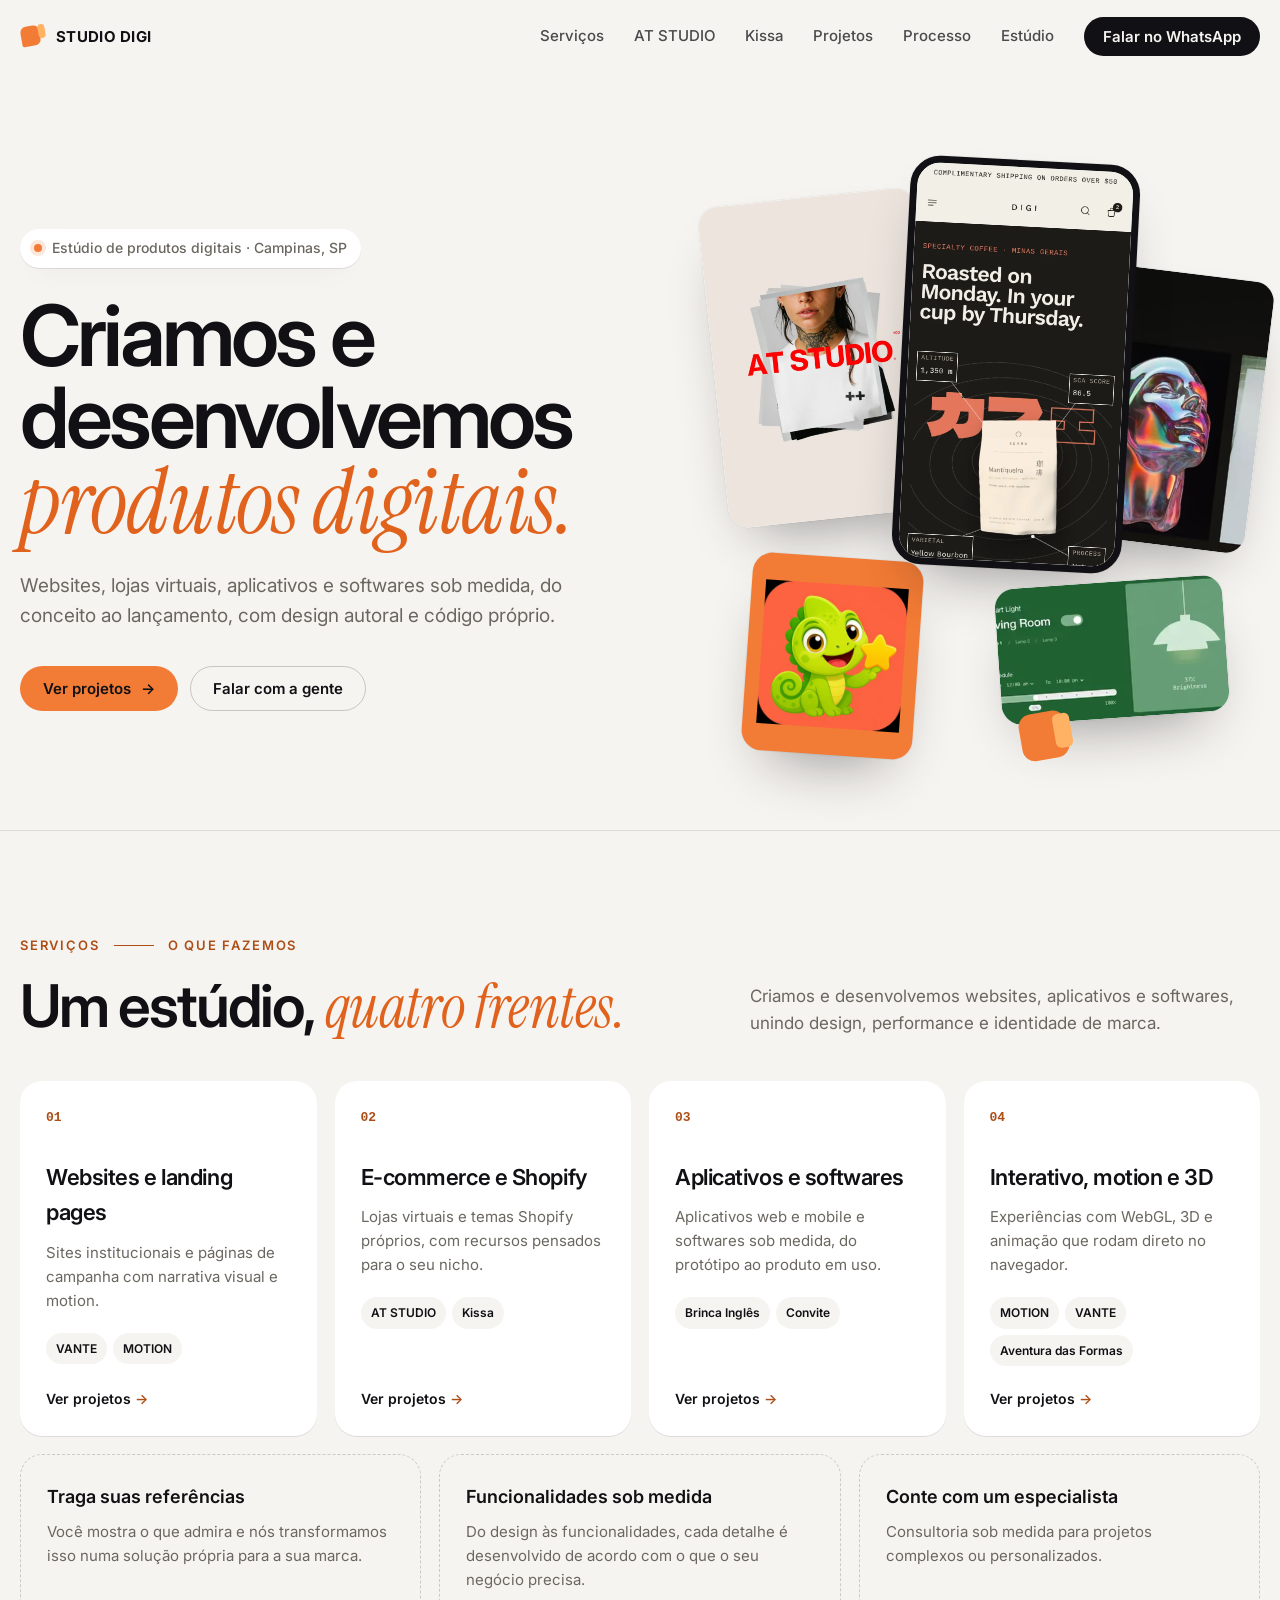
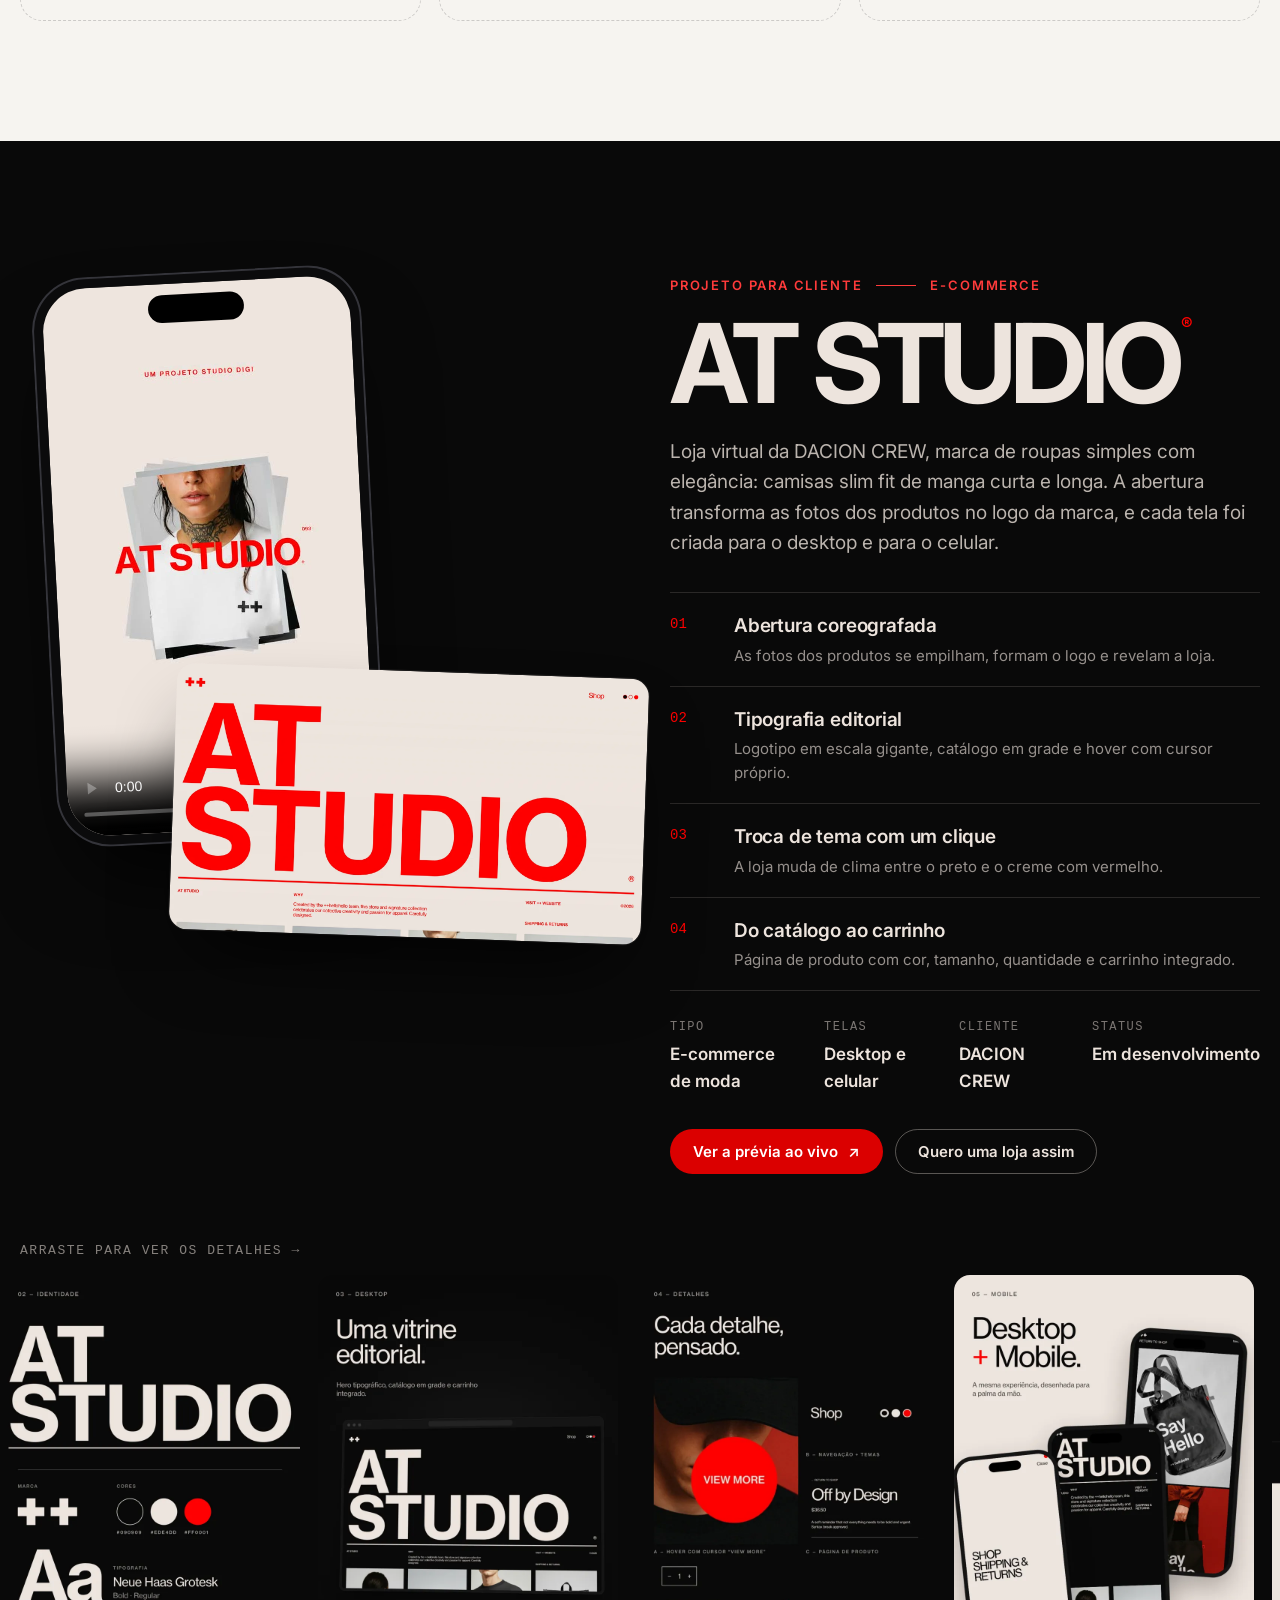
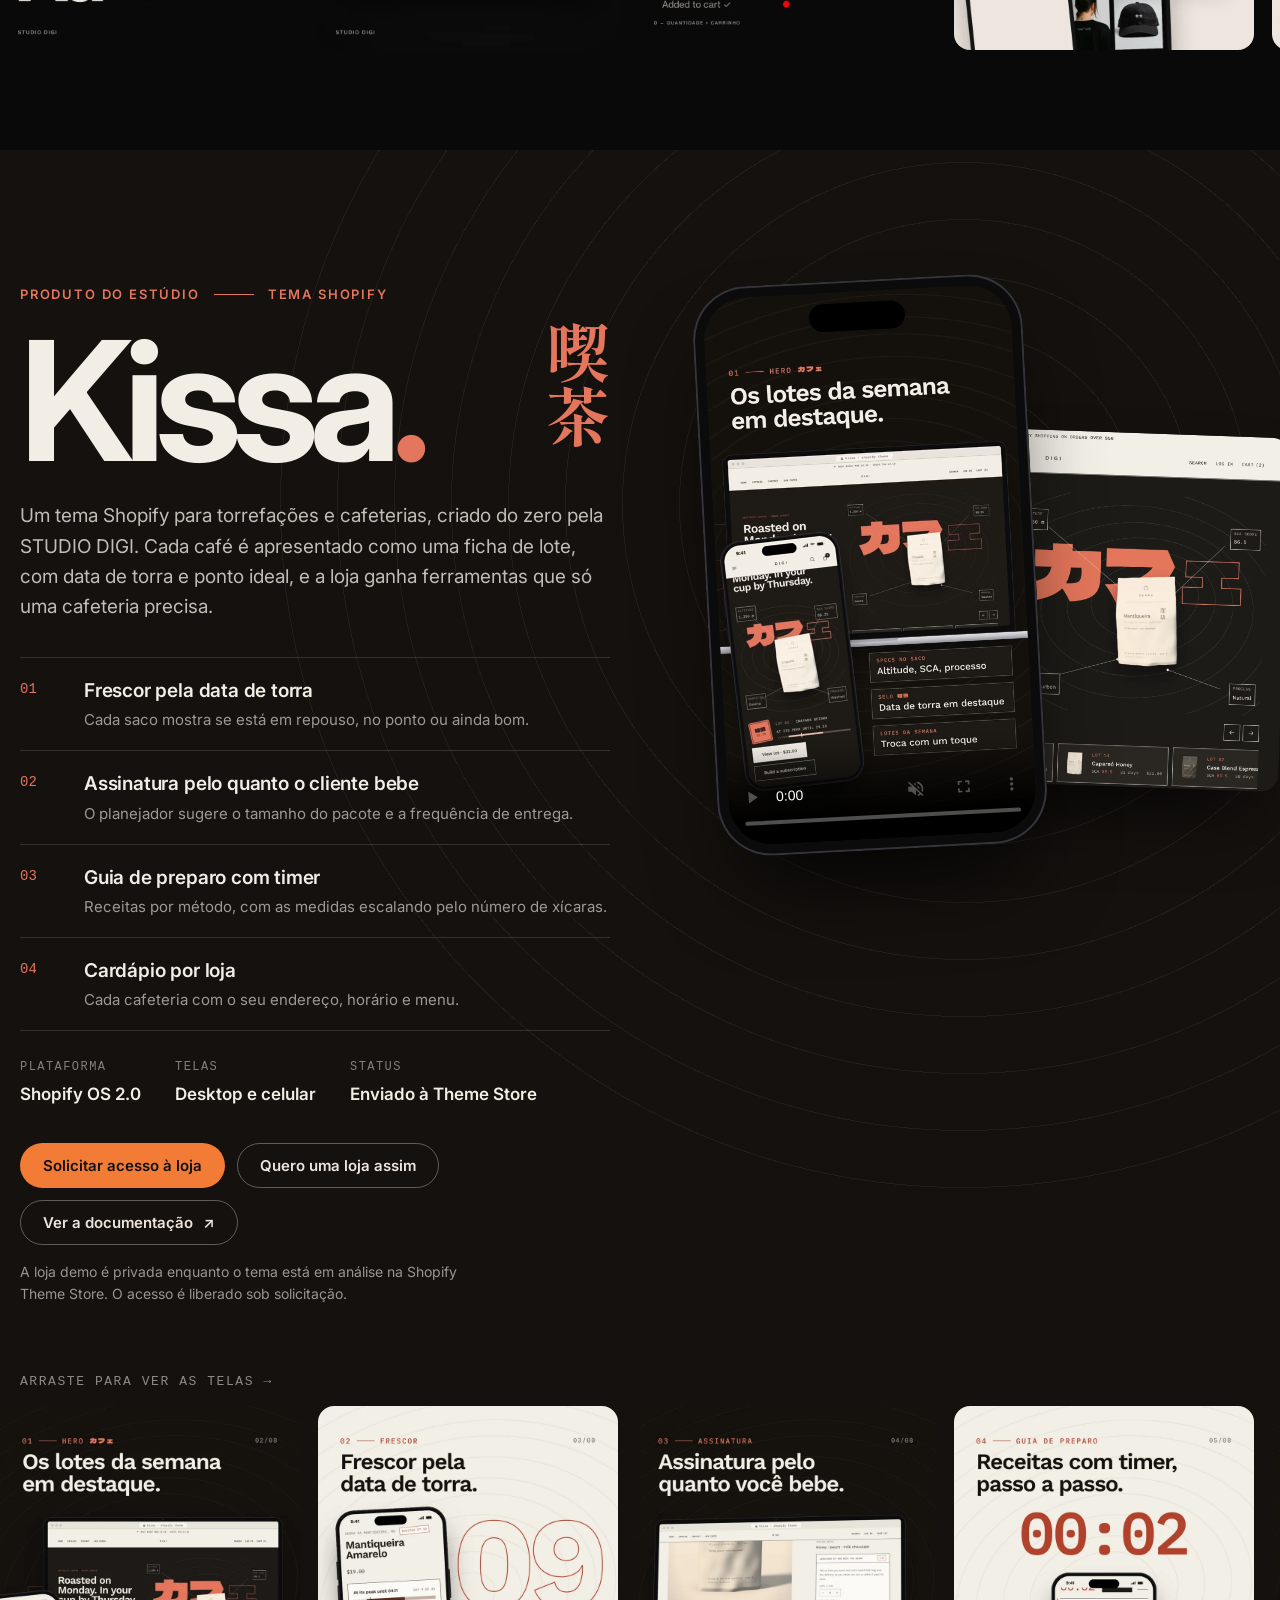
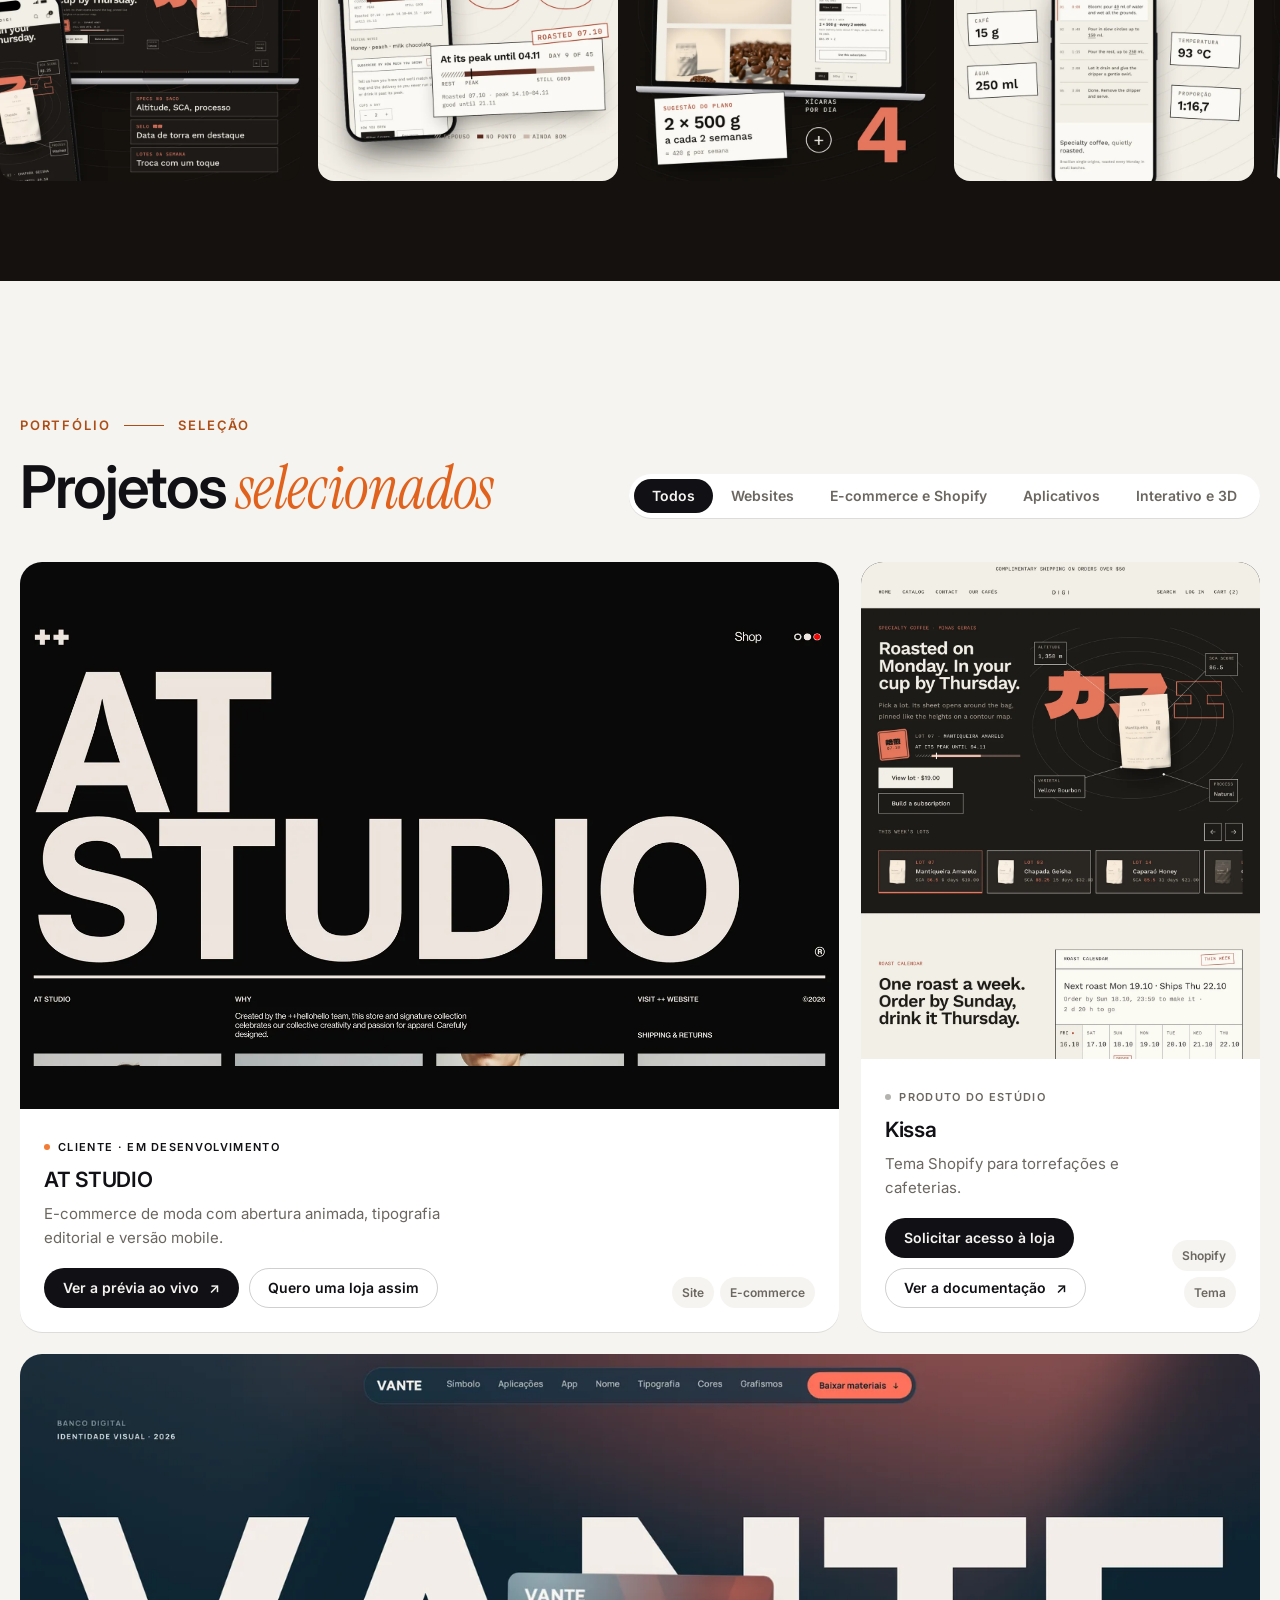
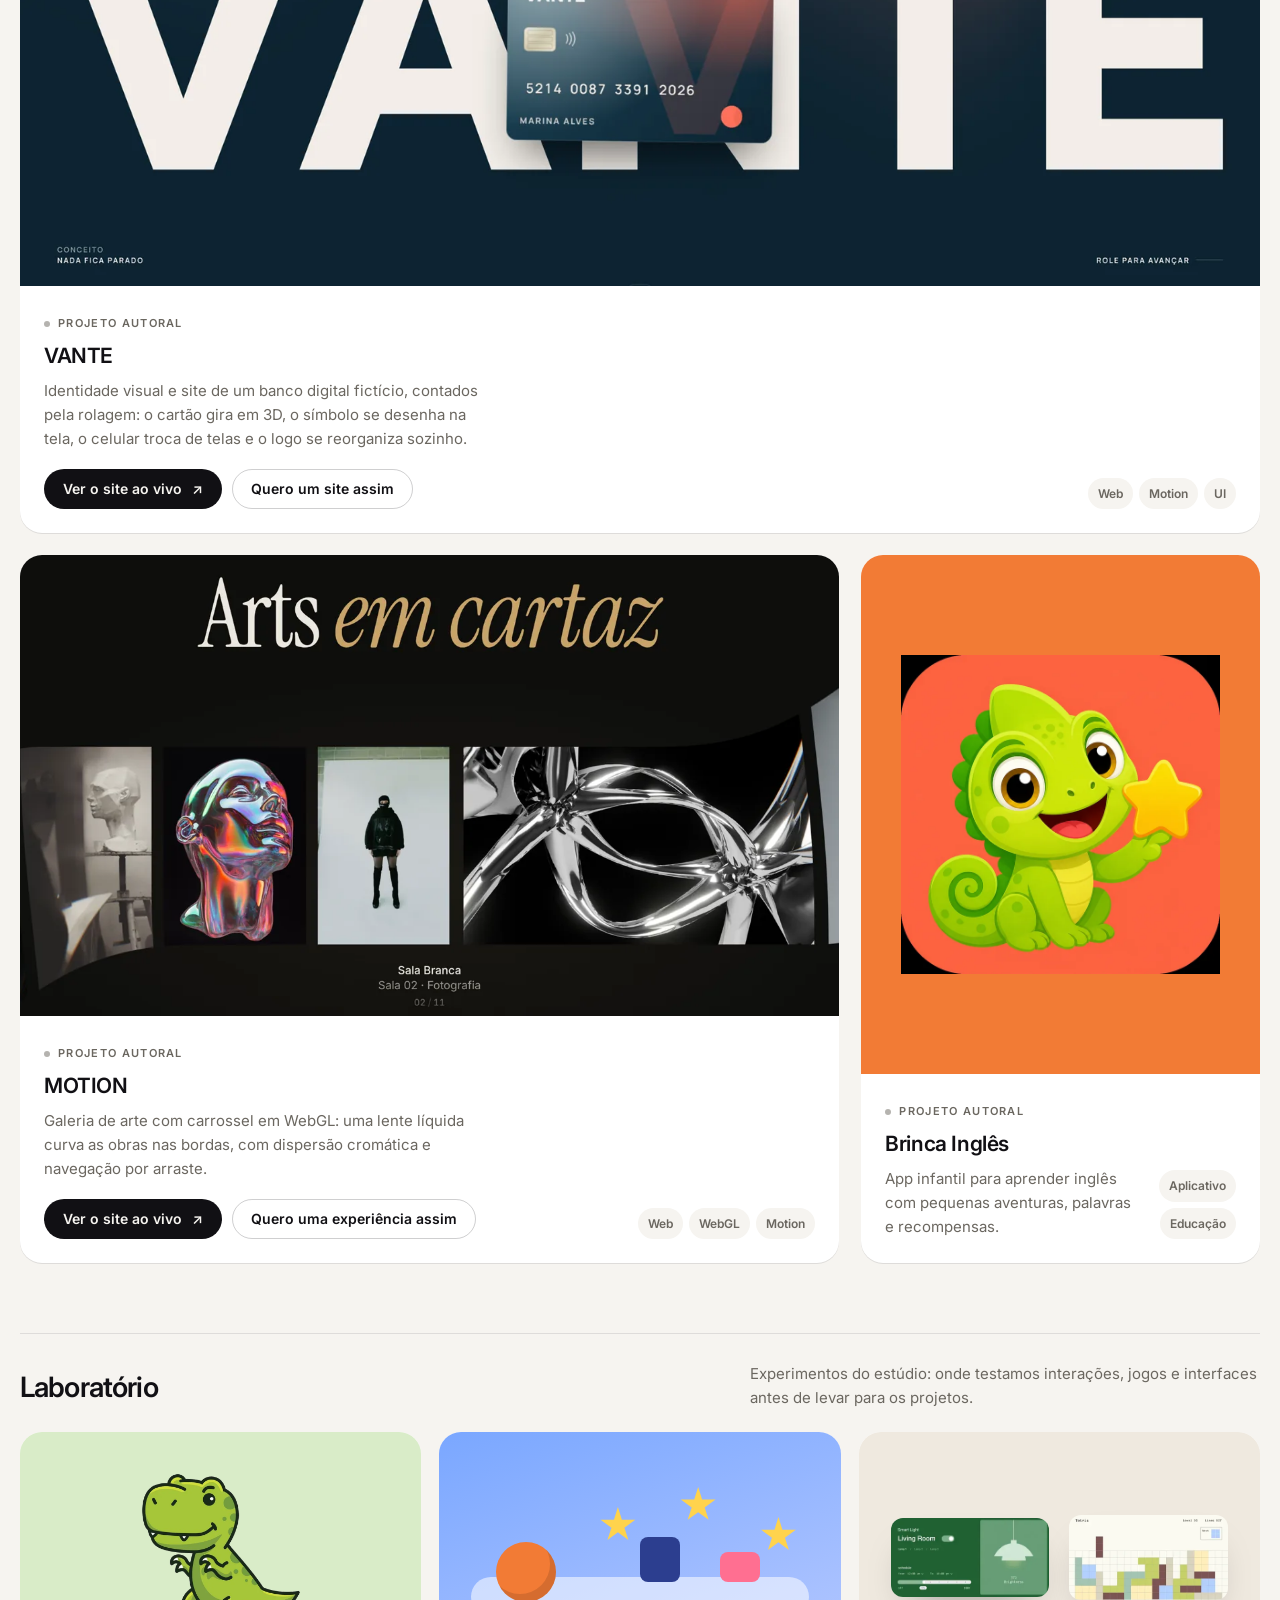
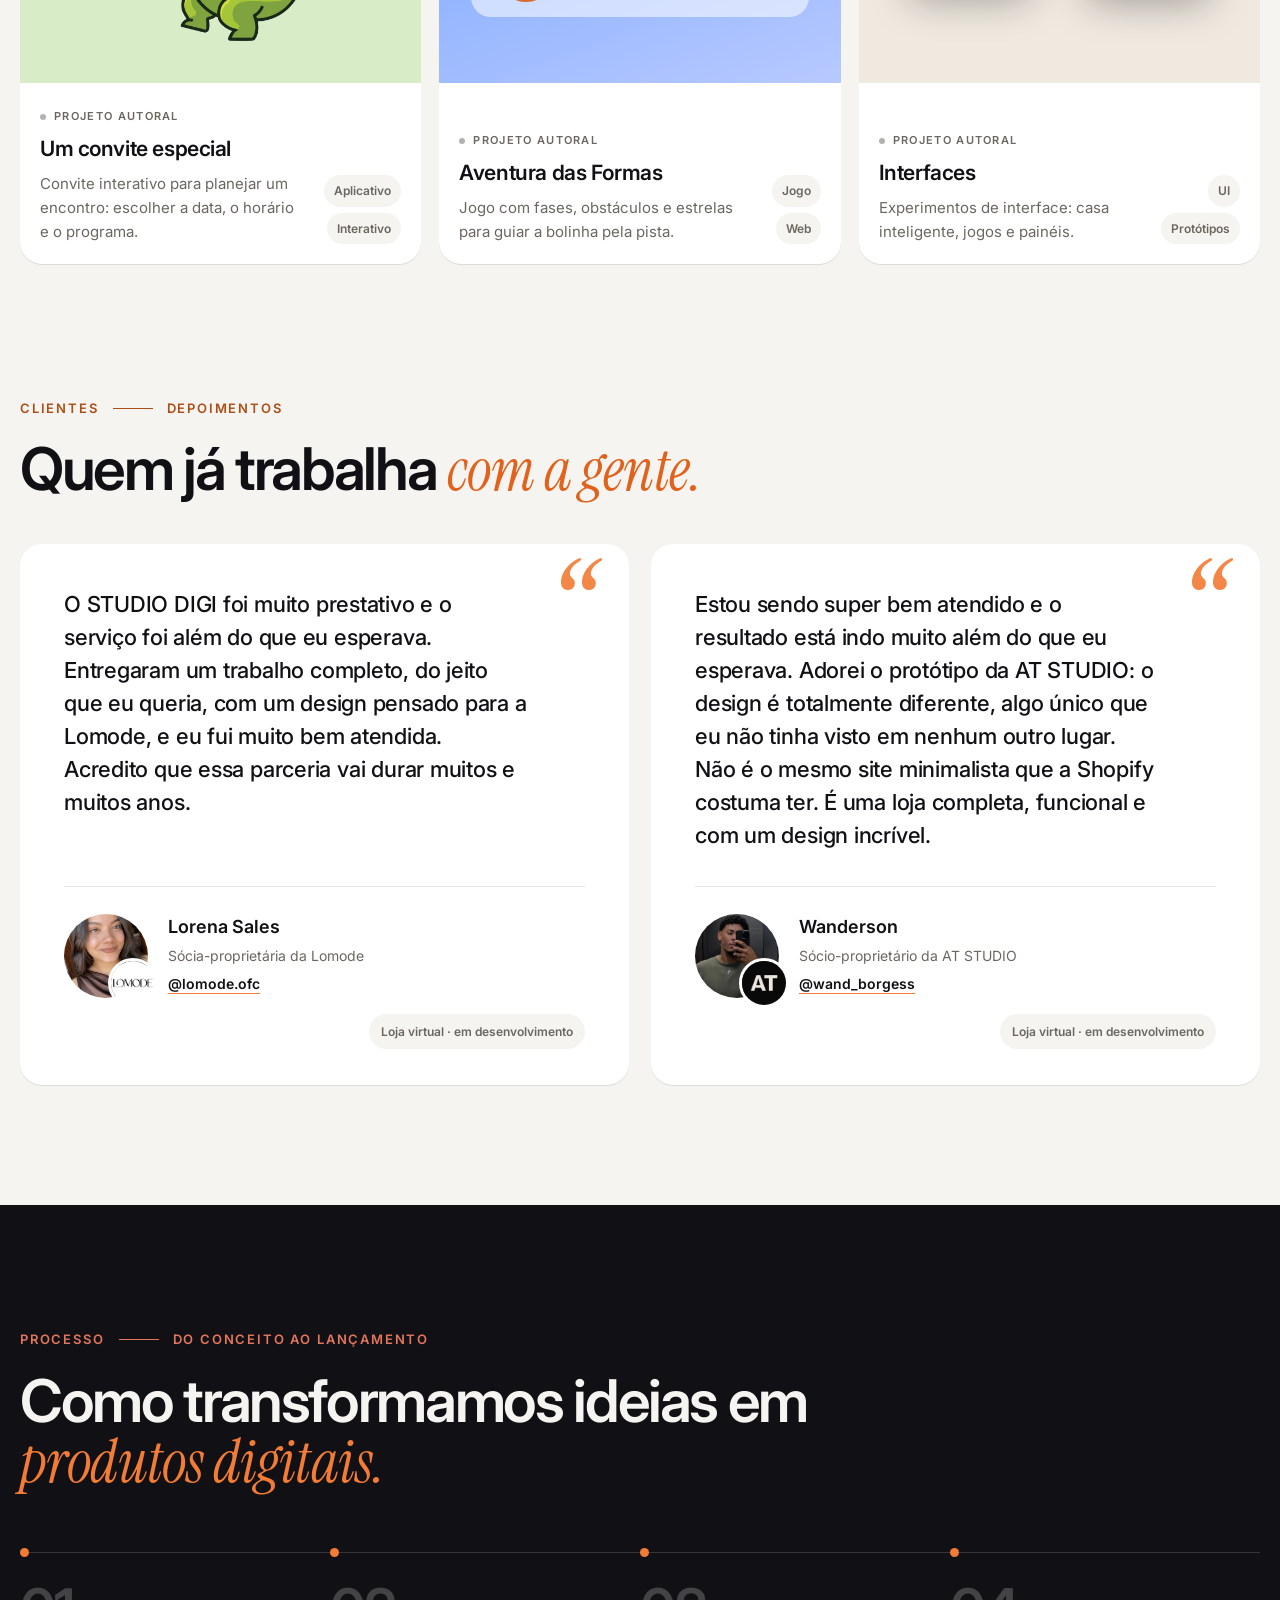
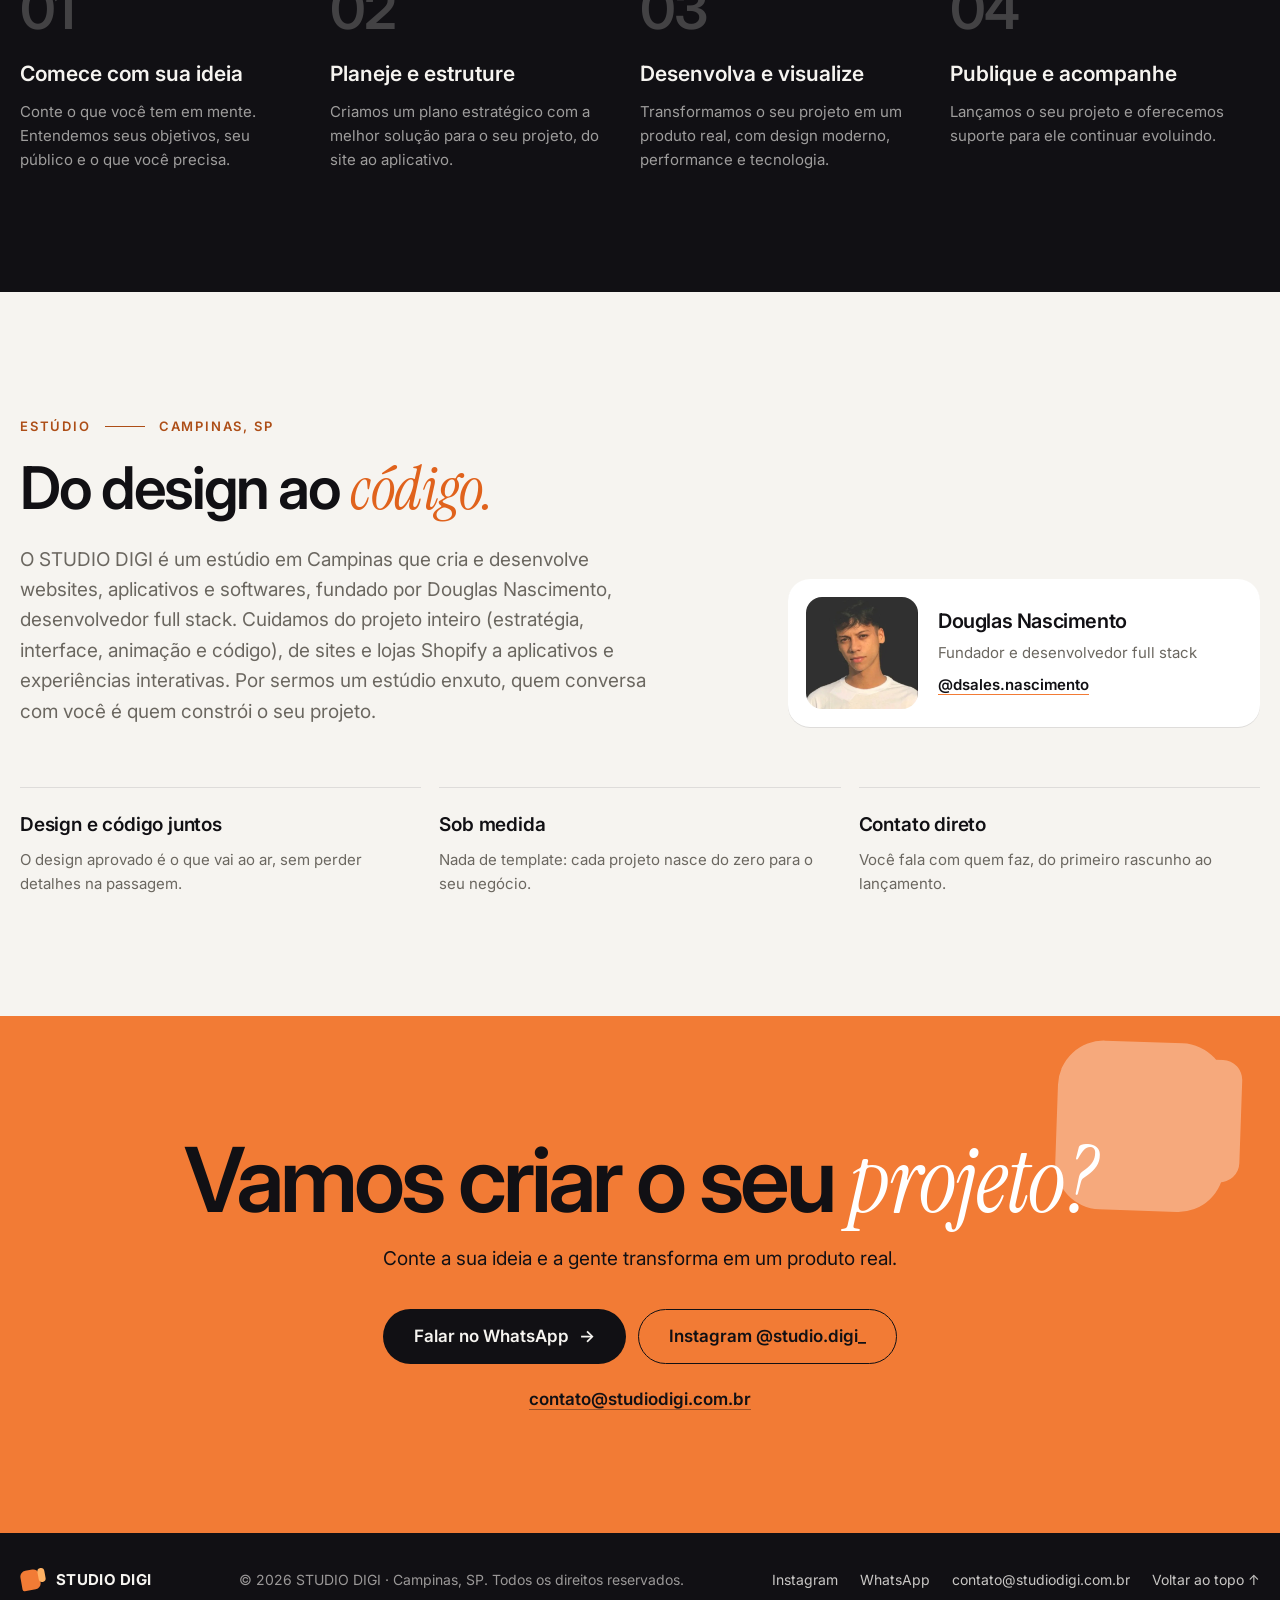
==== commit 6b19f924: "Card da AT STUDIO mostra a tela inteira, sem cortar o logotipo A imagem era esticada para a altura d" ====
--- a/index.html
+++ b/index.html
@@ -25,7 +25,7 @@
   <link rel="preconnect" href="https://fonts.gstatic.com" crossorigin>
   <link rel="stylesheet" href="https://fonts.googleapis.com/css2?family=Inter:wght@400;500;600;700&family=Instrument+Serif:ital@1&display=swap">
   <link rel="stylesheet" href="https://fonts.googleapis.com/css2?family=Shippori+Mincho:wght@800&text=%E5%96%AB%E8%8C%B6&display=swap">
-  <link rel="stylesheet" href="/styles.css?v=11">
+  <link rel="stylesheet" href="/styles.css?v=12">
   <script type="application/ld+json">
   {
     "@context": "https://schema.org",
@@ -254,9 +254,9 @@
         </div>
 
         <div class="grid" data-grid>
-          <article class="card card--wide reveal" data-kind="ecommerce">
+          <article class="card card--wide card--ats reveal" data-kind="ecommerce">
             <a class="card__link" href="#atstudio" aria-label="Ver o projeto AT STUDIO"></a>
-            <div class="card__media card__media--swap card__media--ink">
+            <div class="card__media card__media--swap card__media--ats">
               <img src="/images/at-studio/at-studio-desktop.webp" alt="Página inicial da AT STUDIO com o logotipo em tipografia gigante e o catálogo" width="1600" height="900" loading="lazy">
               <img class="card__alt" src="/images/at-studio/at-studio-desktop-red.webp" alt="" width="1600" height="900" loading="lazy">
             </div>
--- a/styles.css
+++ b/styles.css
@@ -210,6 +210,11 @@
 .card__media--ink { background: #14110e; }
 .card__media--sky { background: linear-gradient(160deg, #7aa7ff, #b7c9ff); }
 .card__media--paper { background: #efe9df; }
+/* AT STUDIO: the wordmark runs to the image edges, so show the whole screen instead of cropping it */
+.card__media--ats { background: #090909; transition: background-color .6s; }
+.card--ats .card__media img { object-fit: contain; }
+.card--ats:hover .card__media--ats { background: #ede5de; }
+.card--ats:hover .card__media img { transform: none; }
 .card__media--duo { display: grid; grid-template-columns: 1fr 1fr; gap: 6%; align-items: center; padding: 8%; }
 .card__media--duo img { height: auto; border-radius: 12px; box-shadow: 0 20px 40px -20px rgba(17, 16, 20, .4); }
 .card__body { display: flex; justify-content: space-between; align-items: flex-end; gap: 16px; padding: 22px 24px 24px; flex: 1; }
@@ -380,6 +385,7 @@
   .fronts > *, .ways > *, .lab__grid > *, .quotes > * { scroll-snap-align: start; }
   .swipe-hint { display: block; }
   .card--wide .card__media, .card--full .card__media { aspect-ratio: 16 / 10; }
+  .card--ats .card__media { aspect-ratio: 16 / 9; }
   .card__body { padding: 18px 18px 20px; gap: 12px; }
   .card h3 { font-size: 19px; }
   .card p { font-size: 14px; }
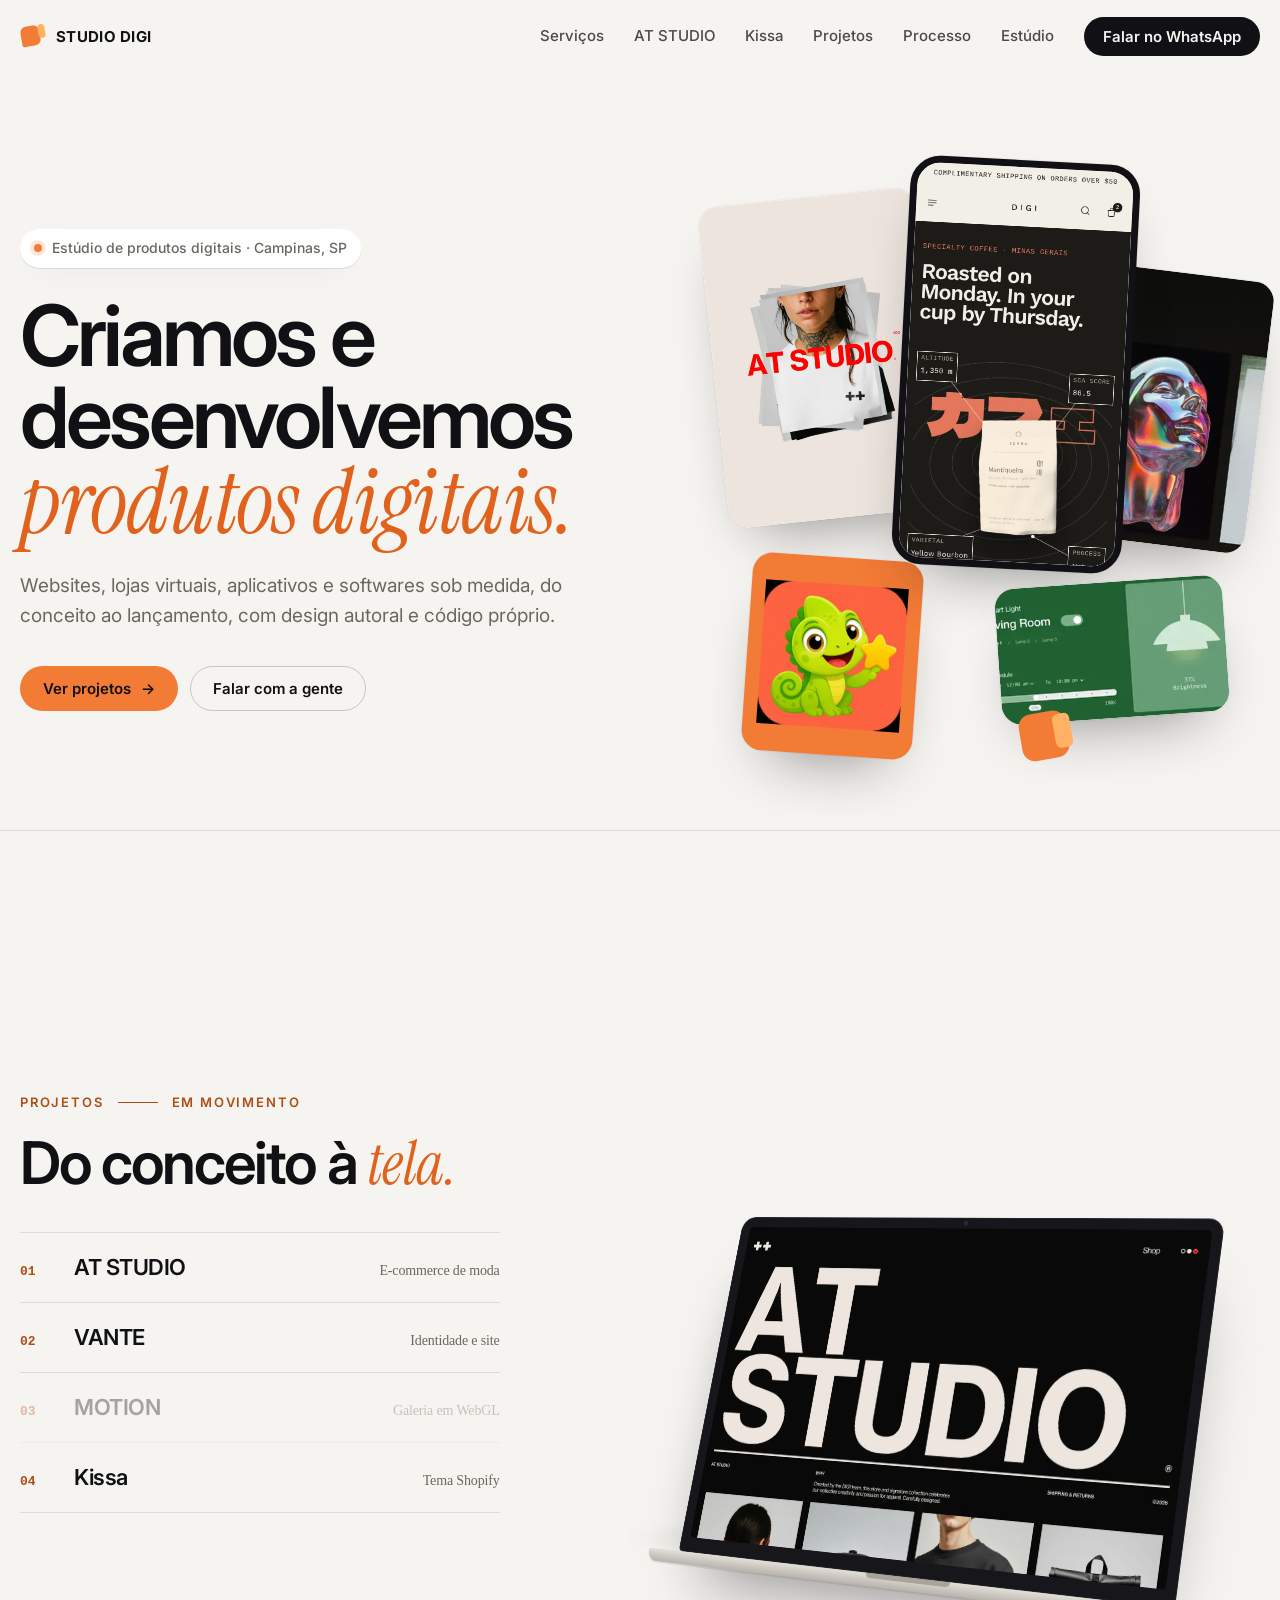
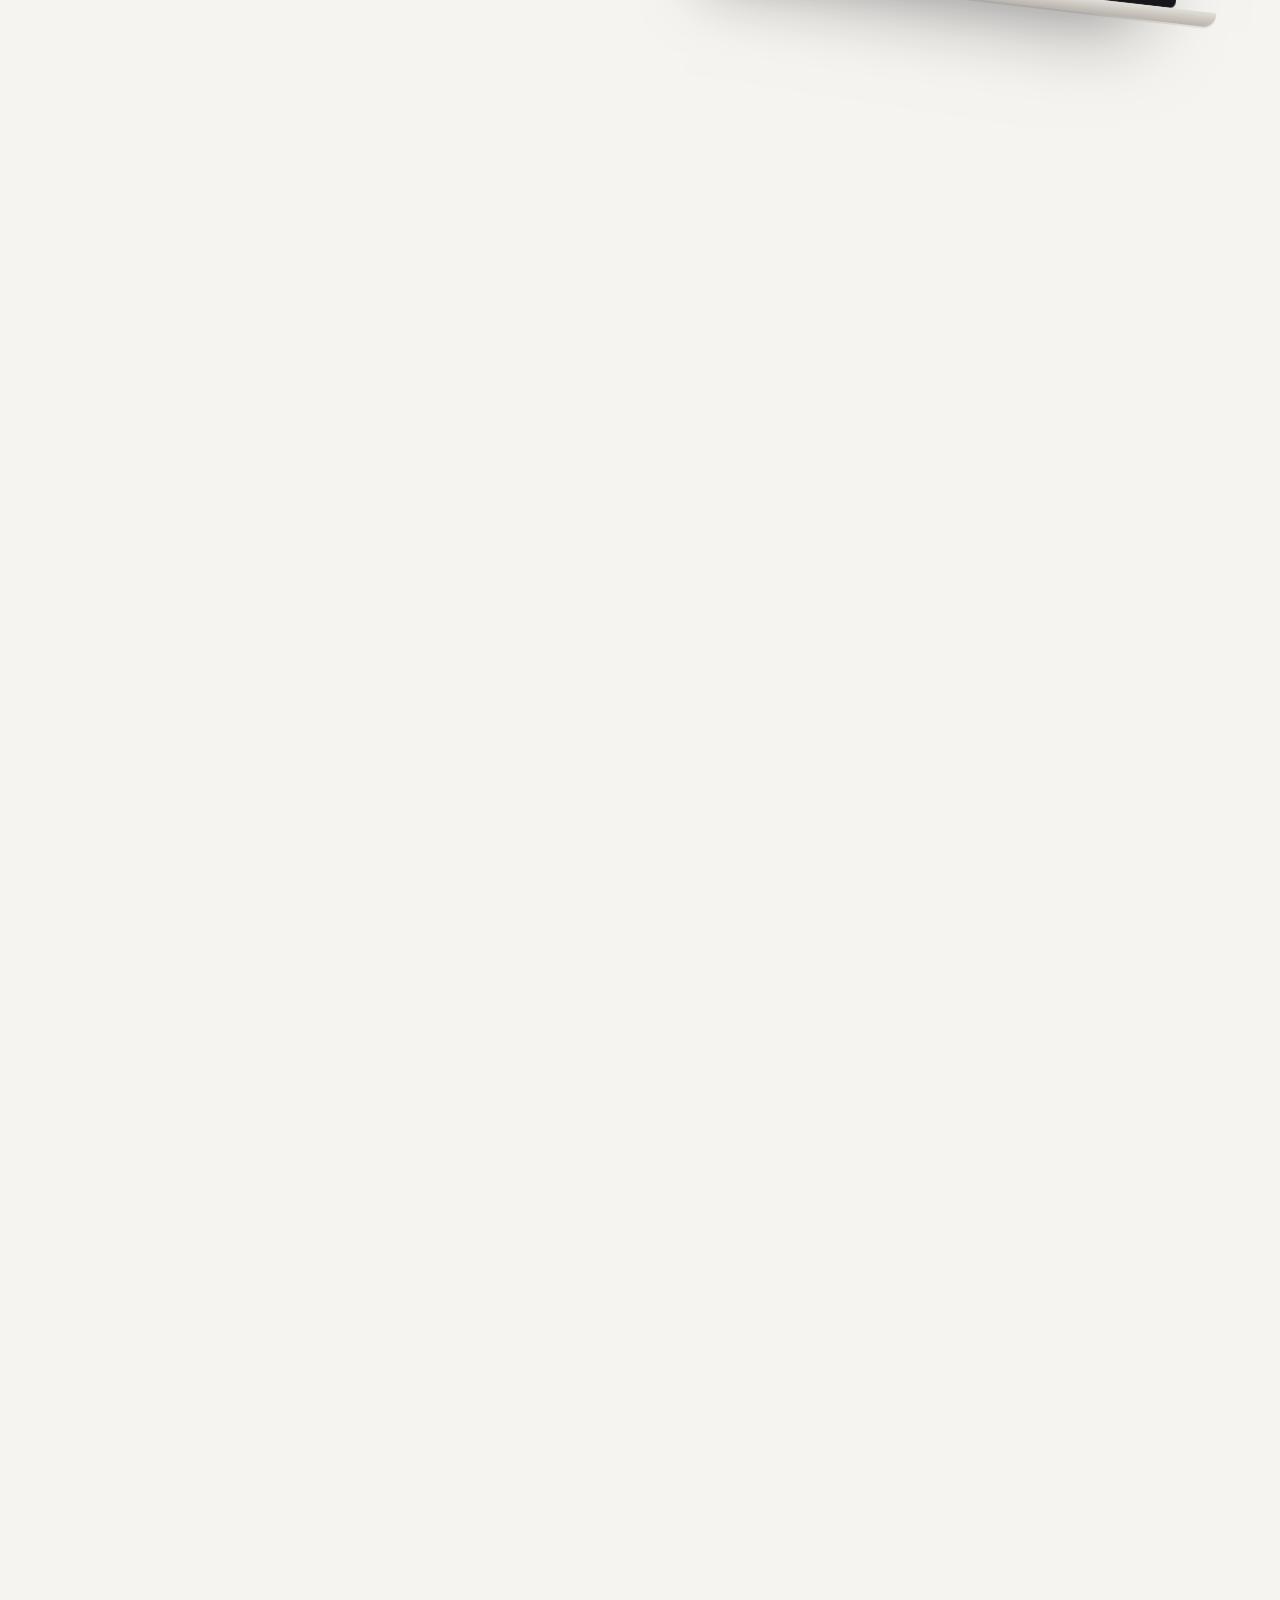
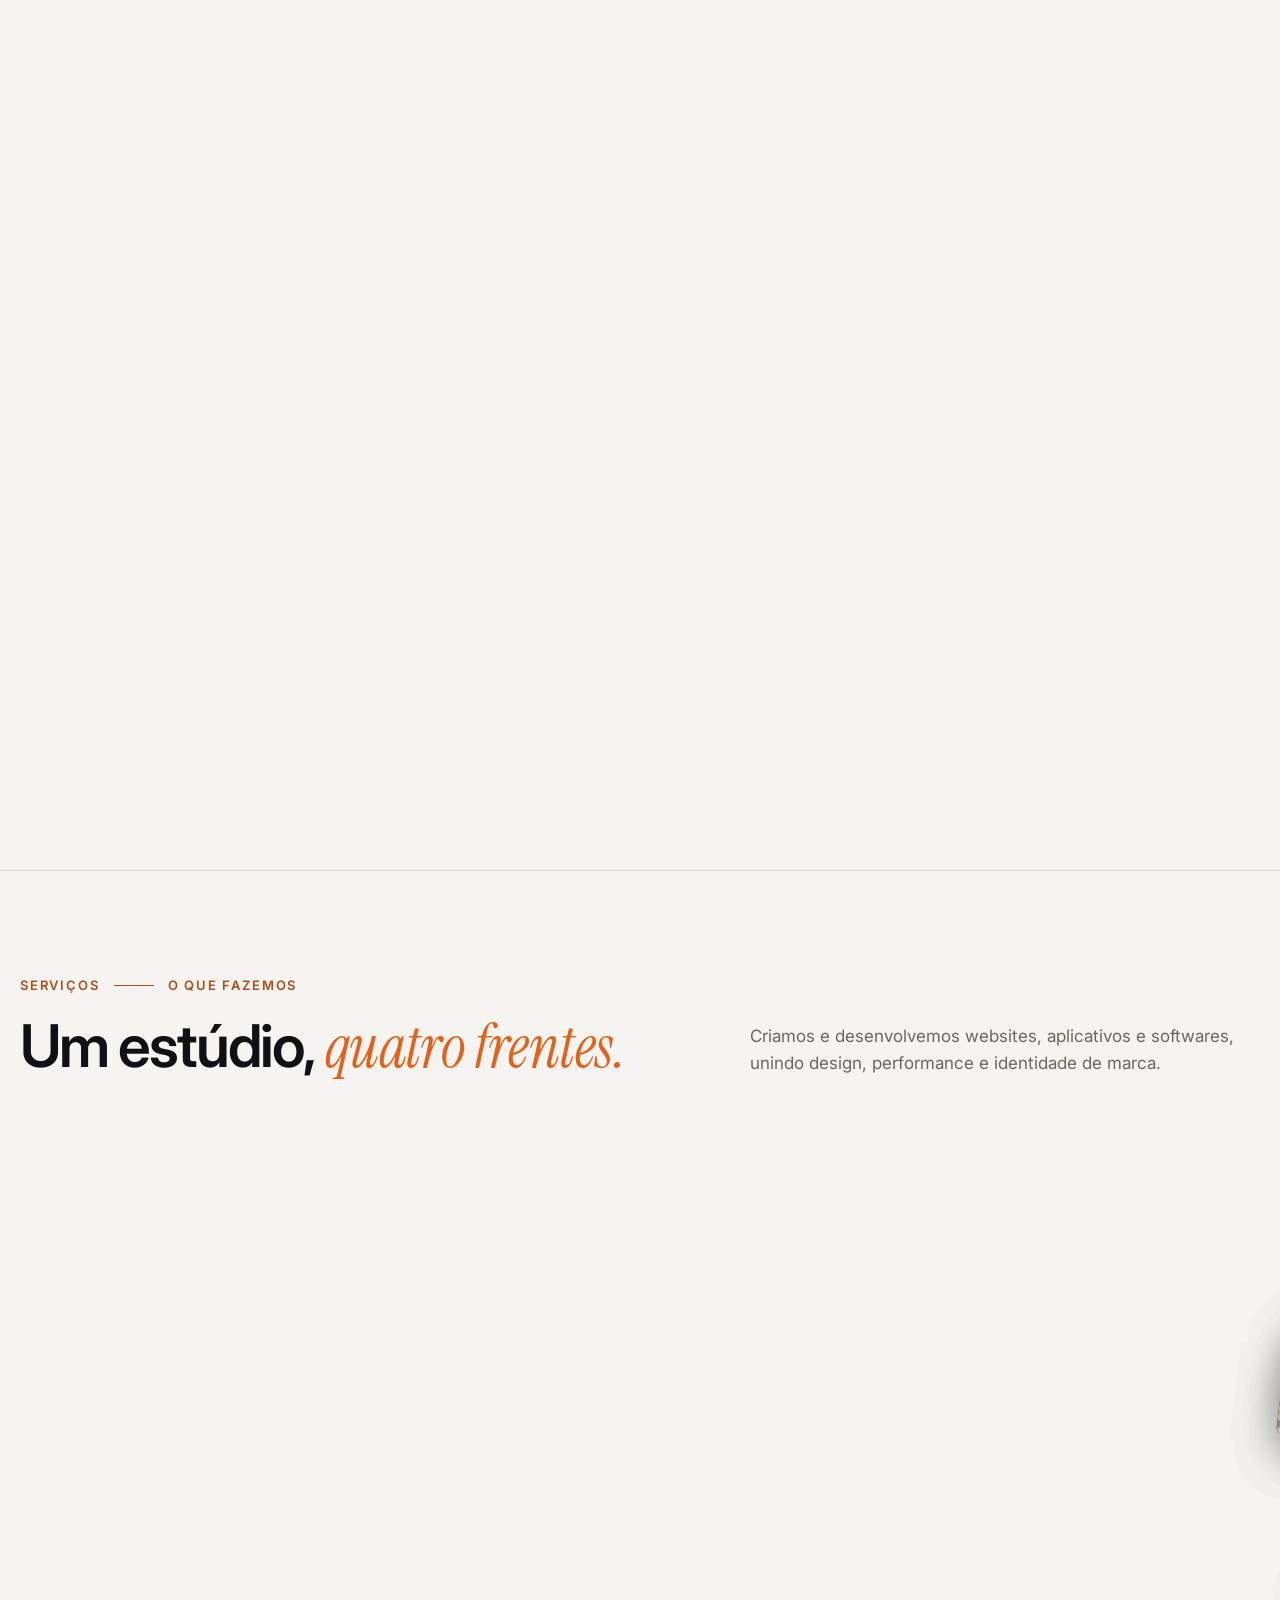
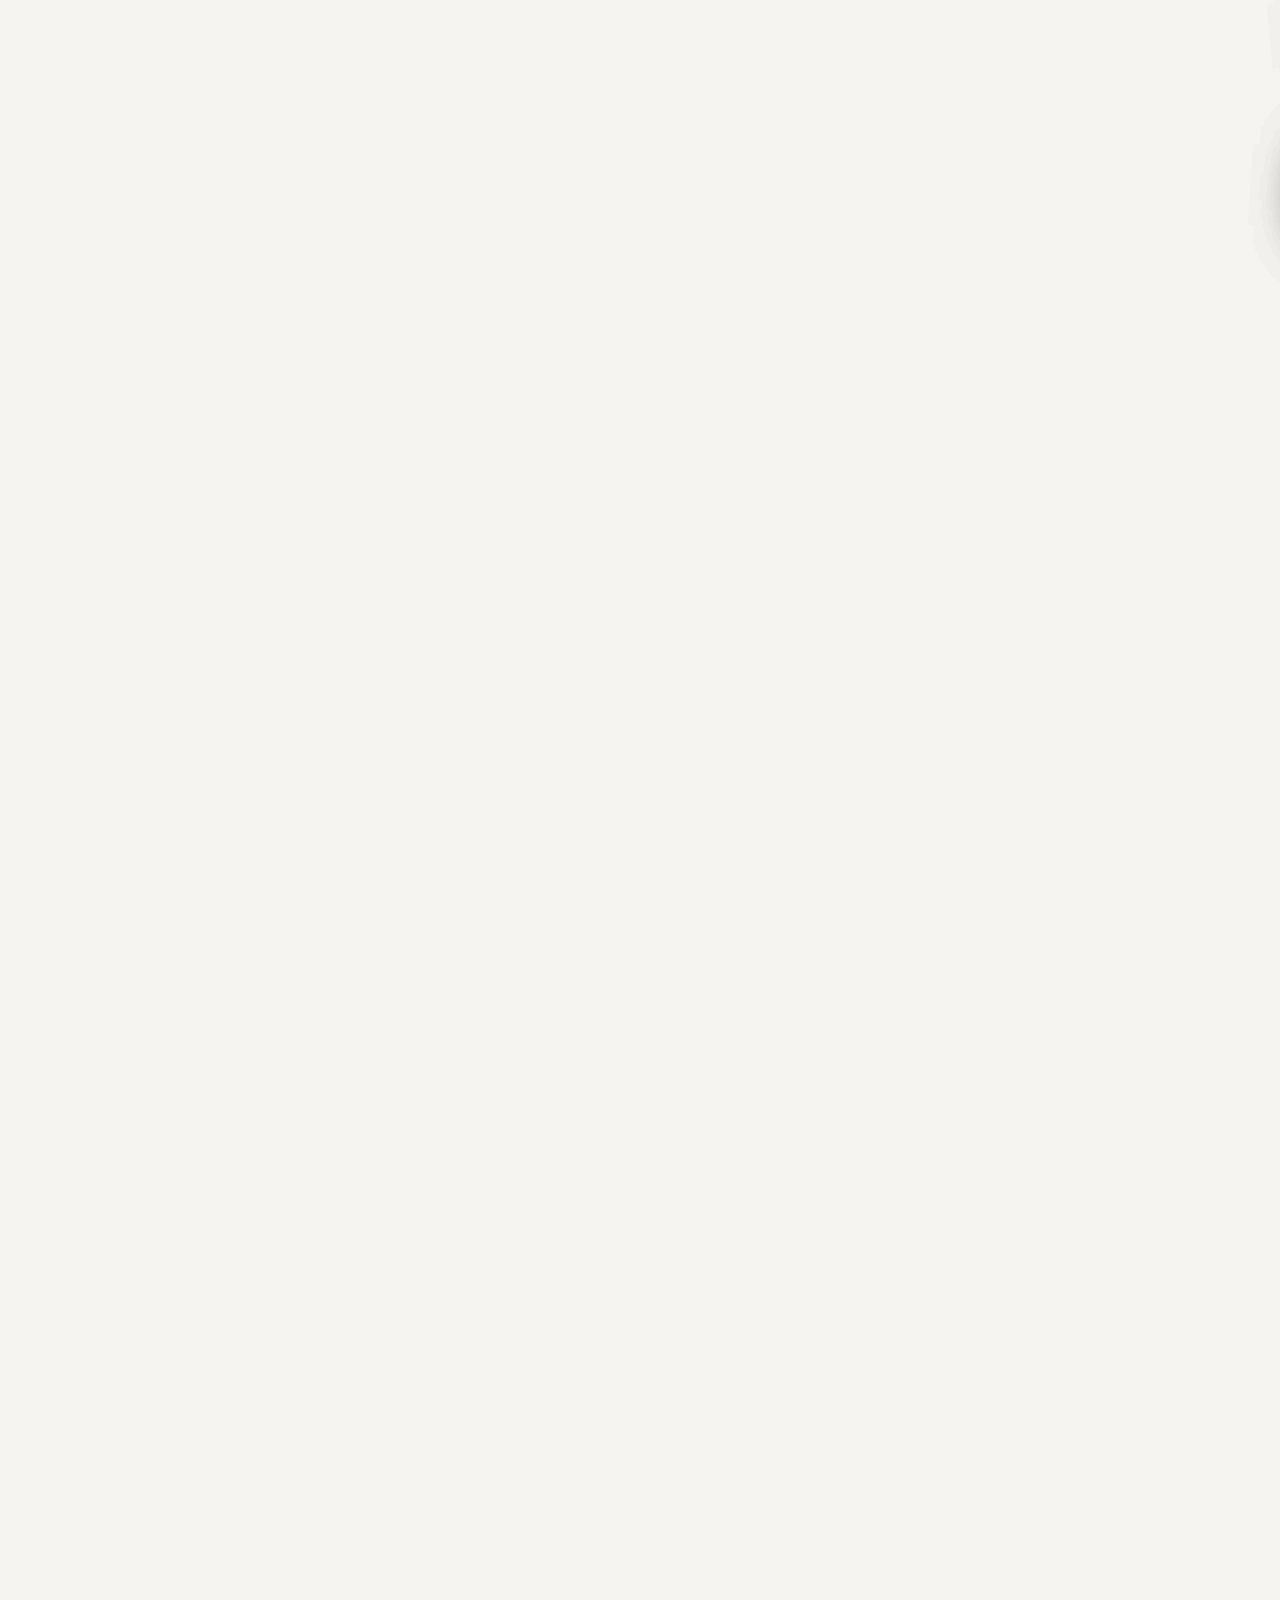
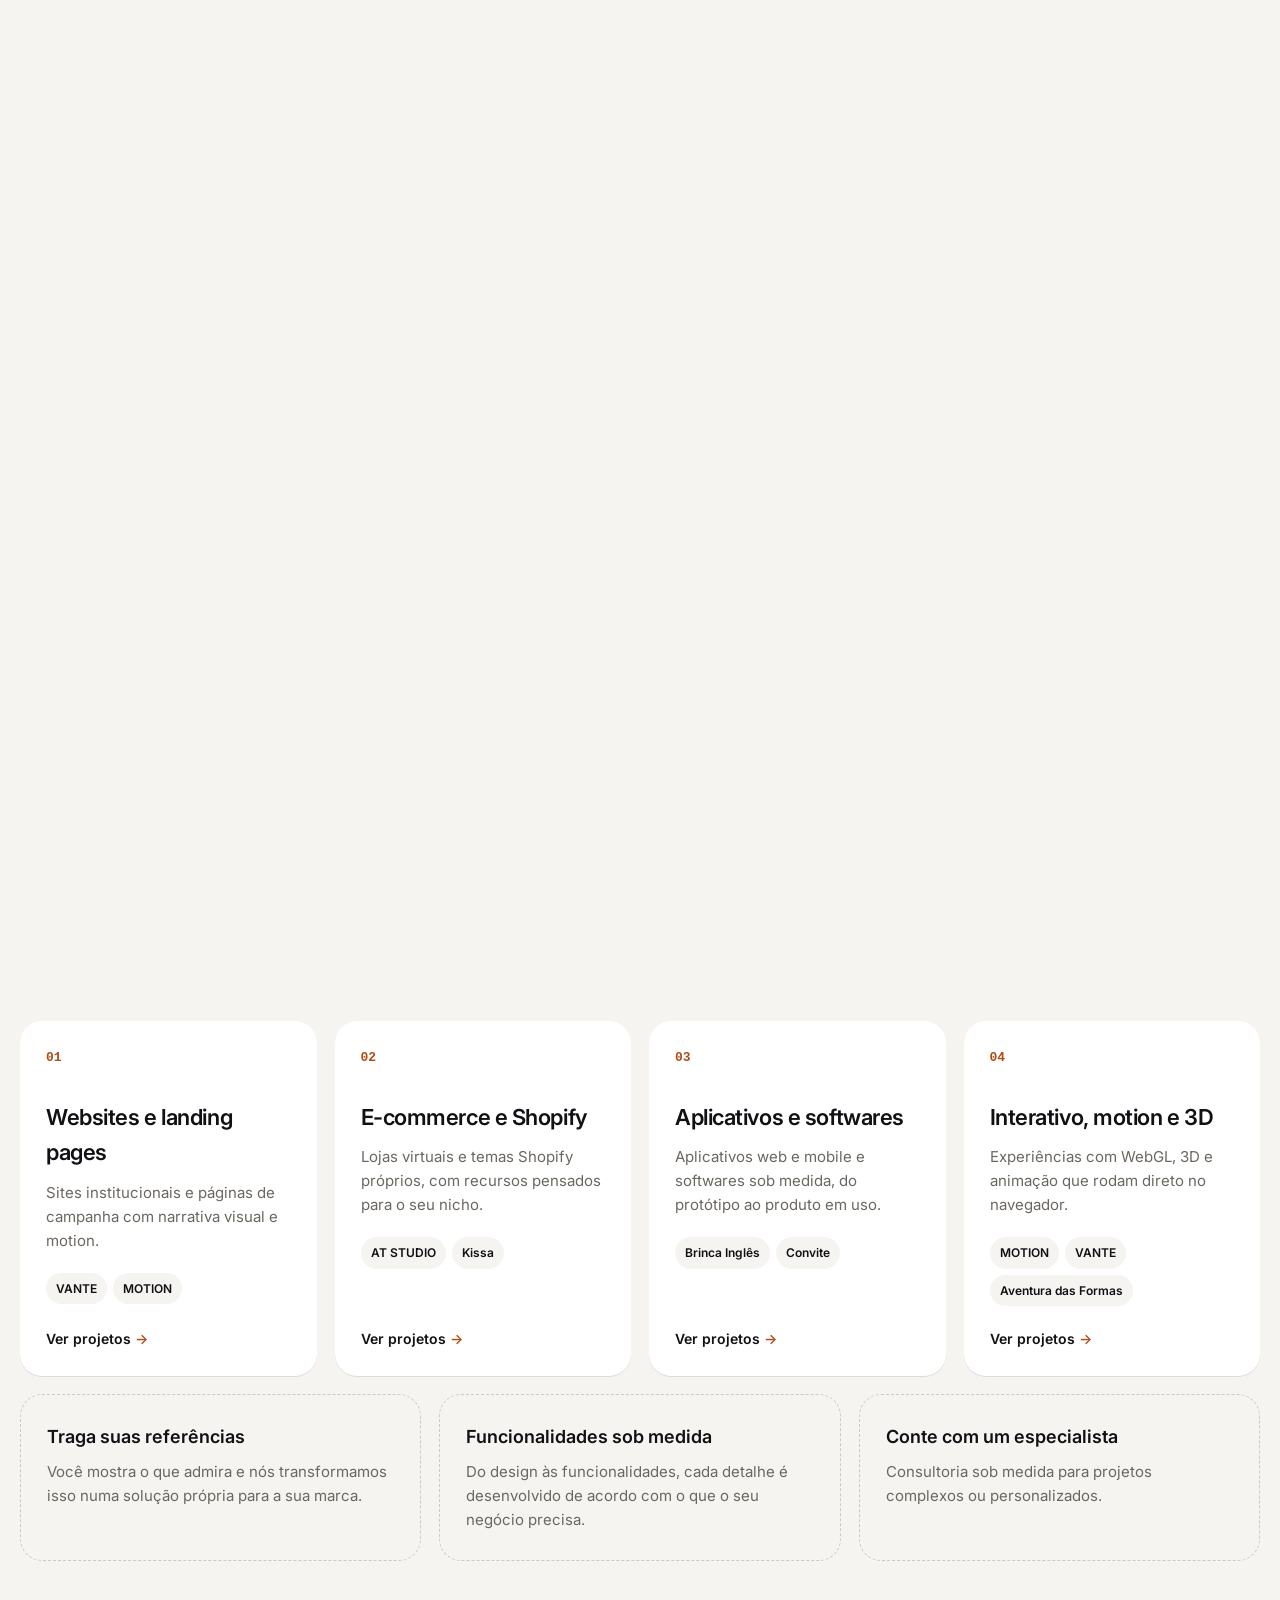
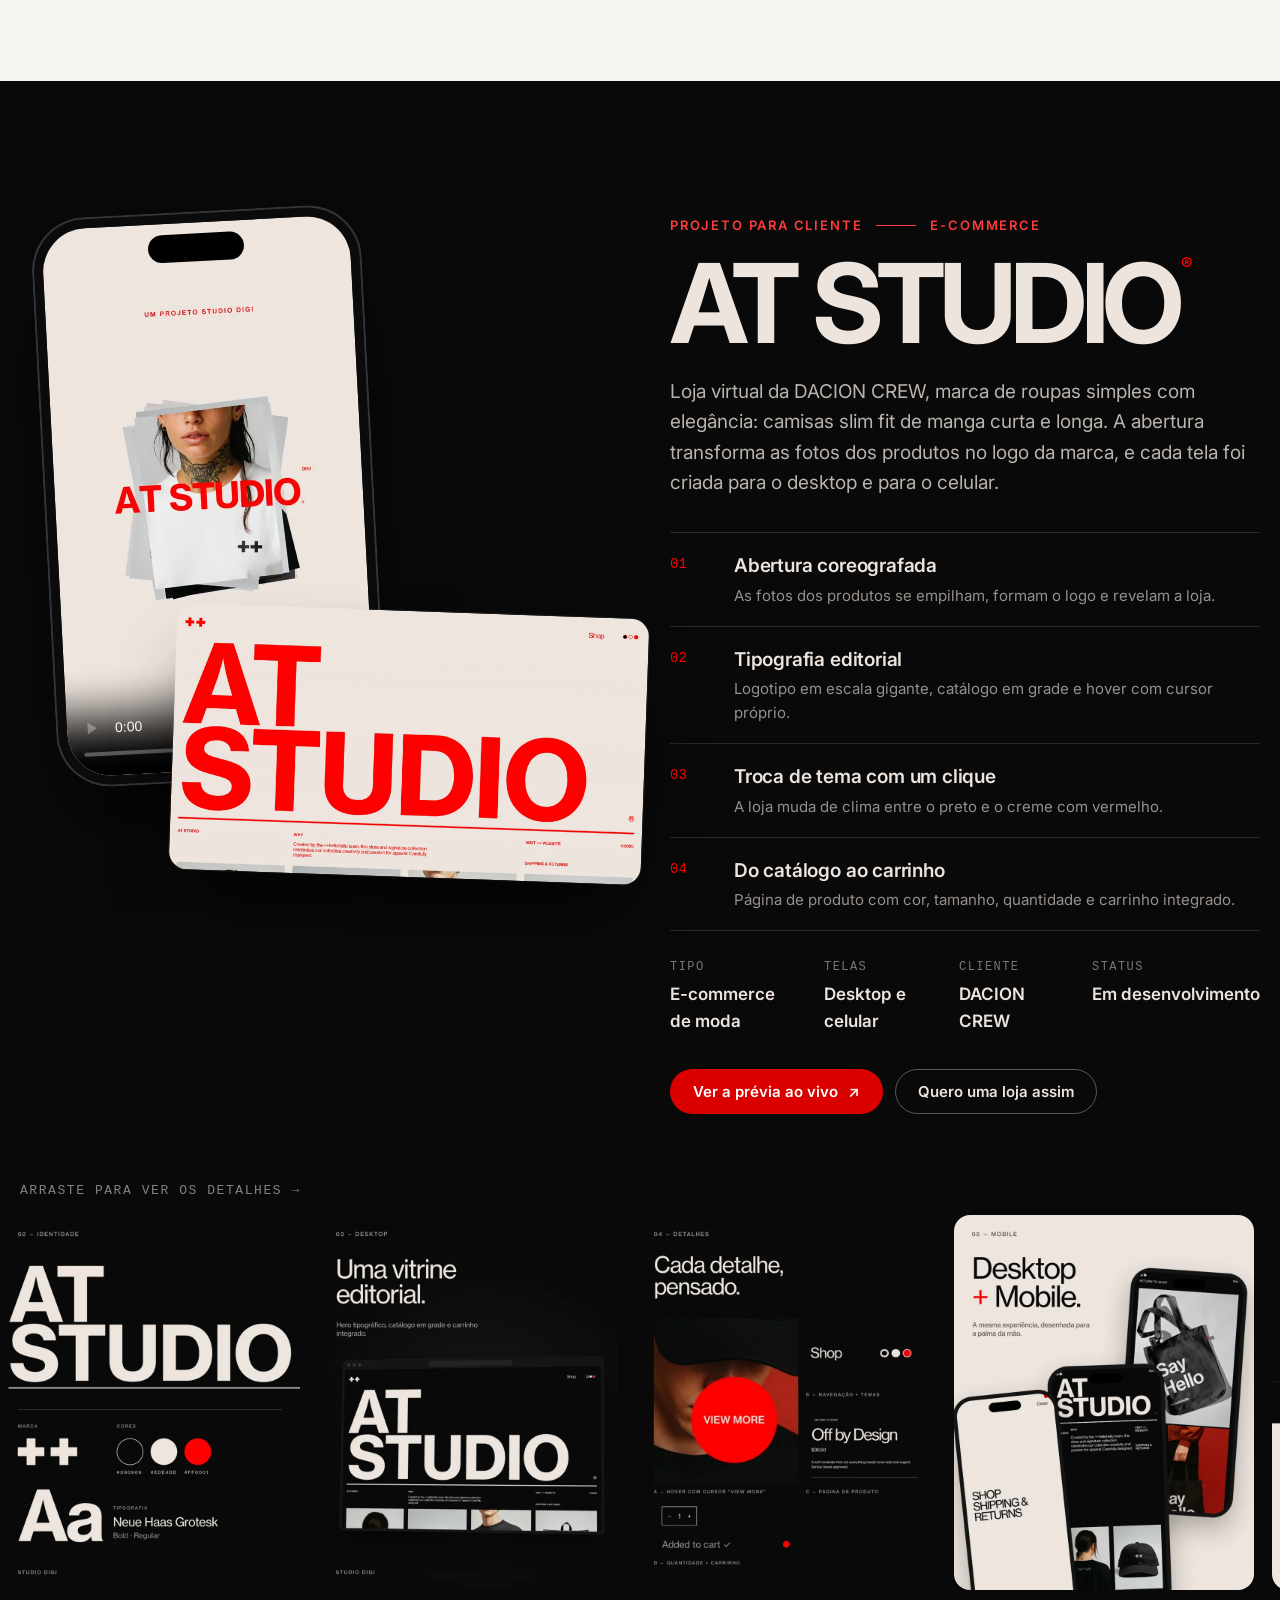
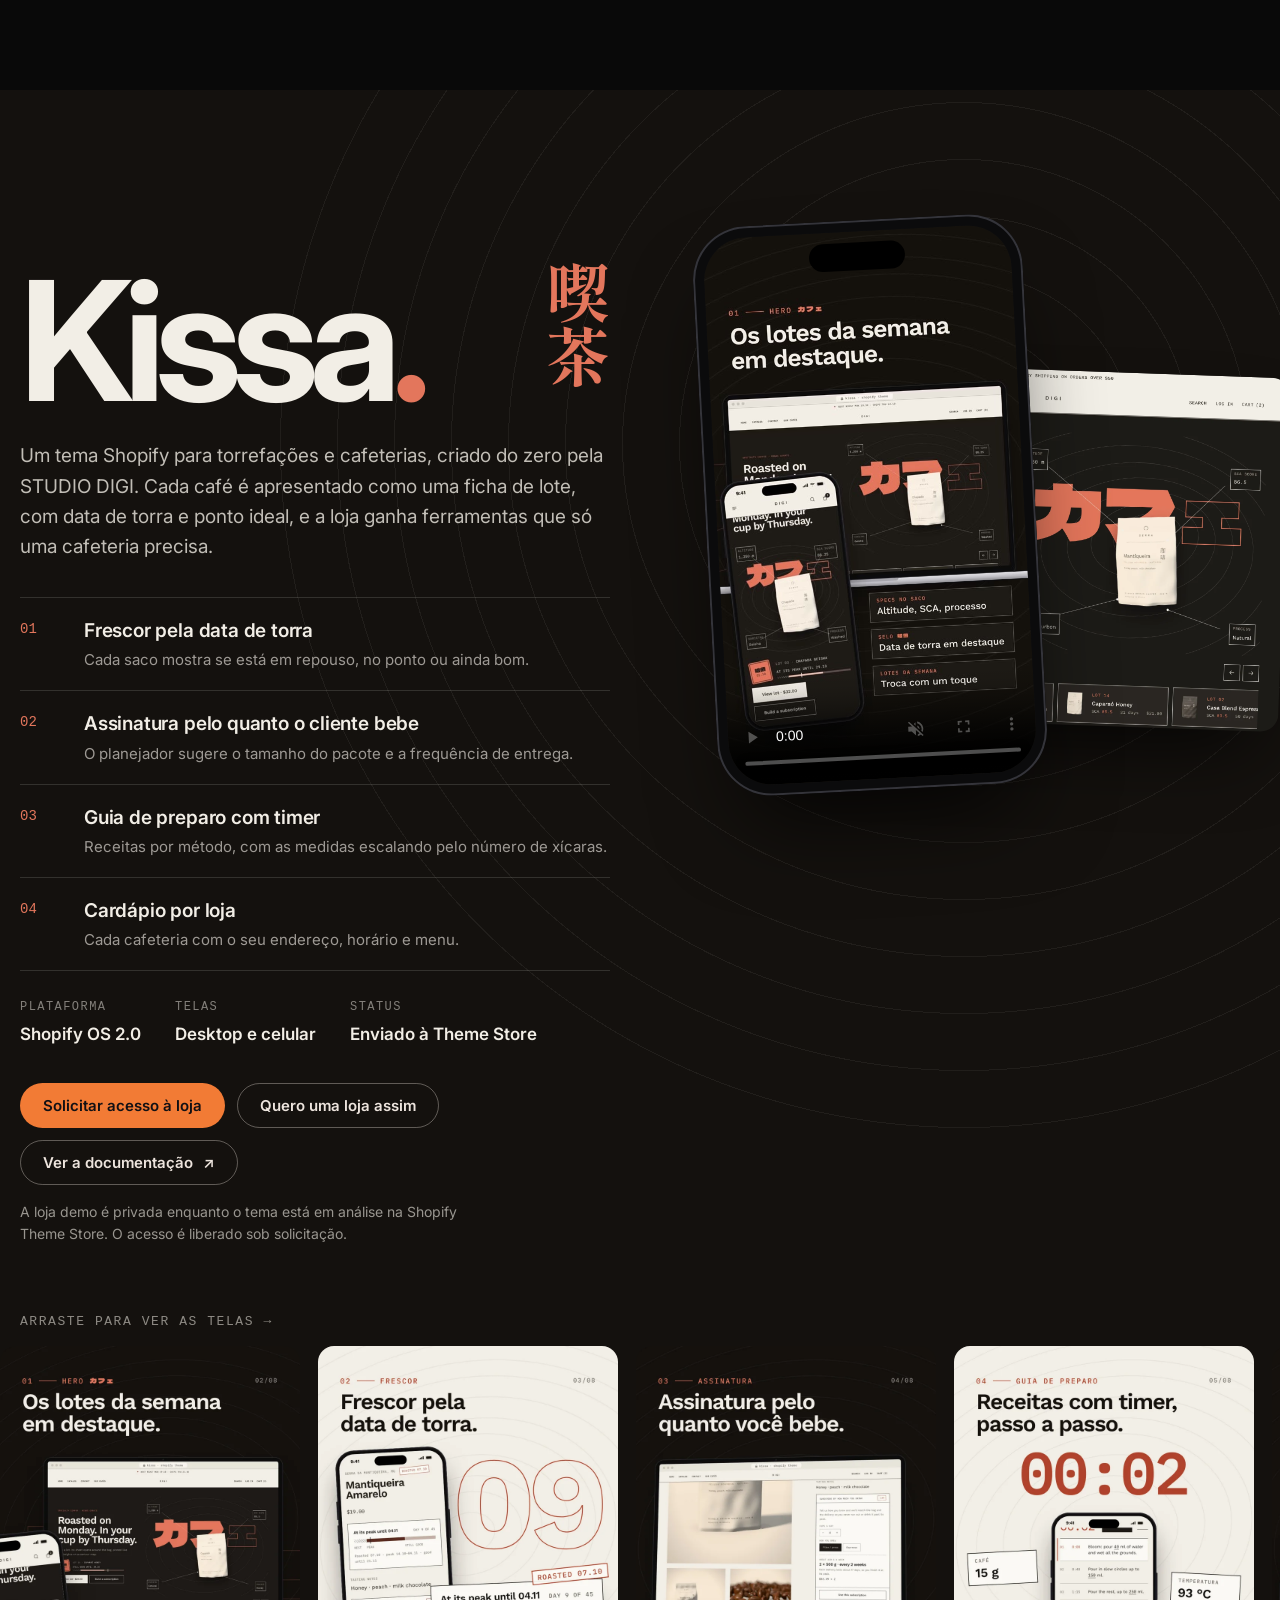
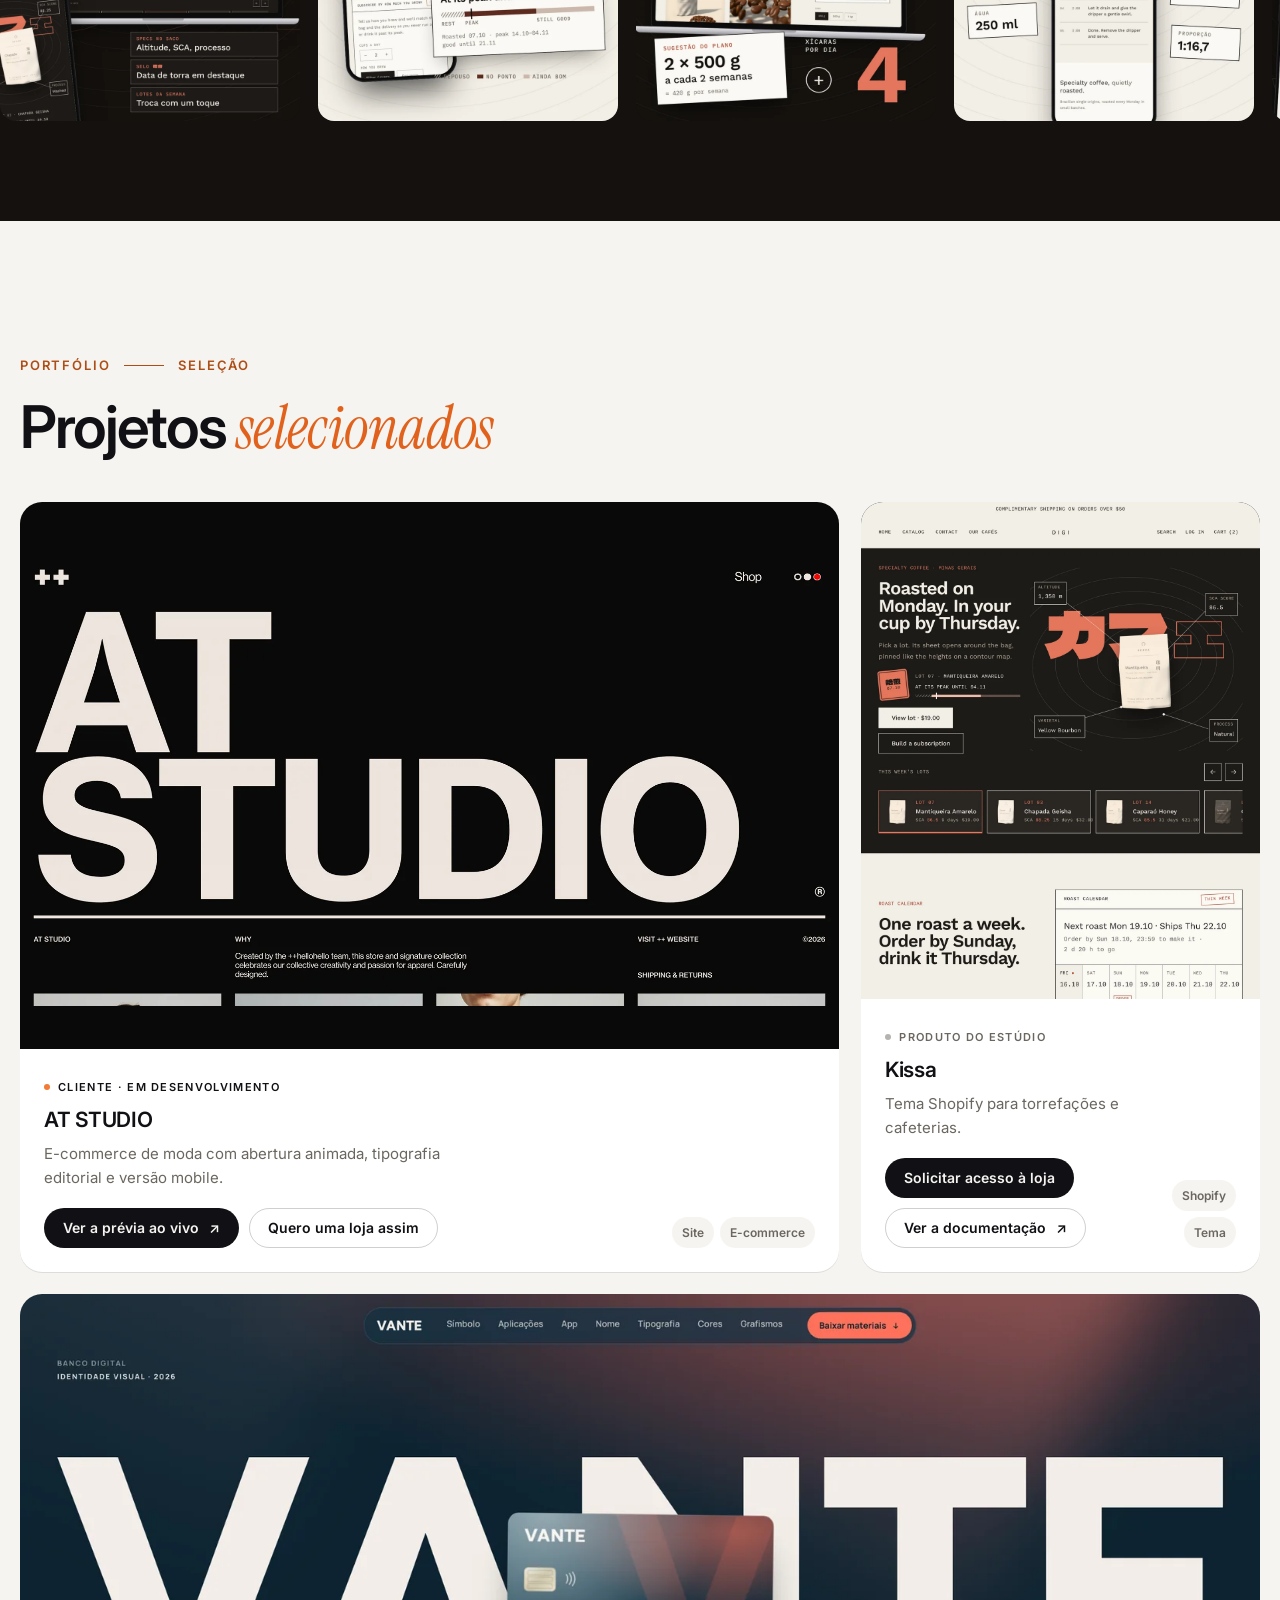
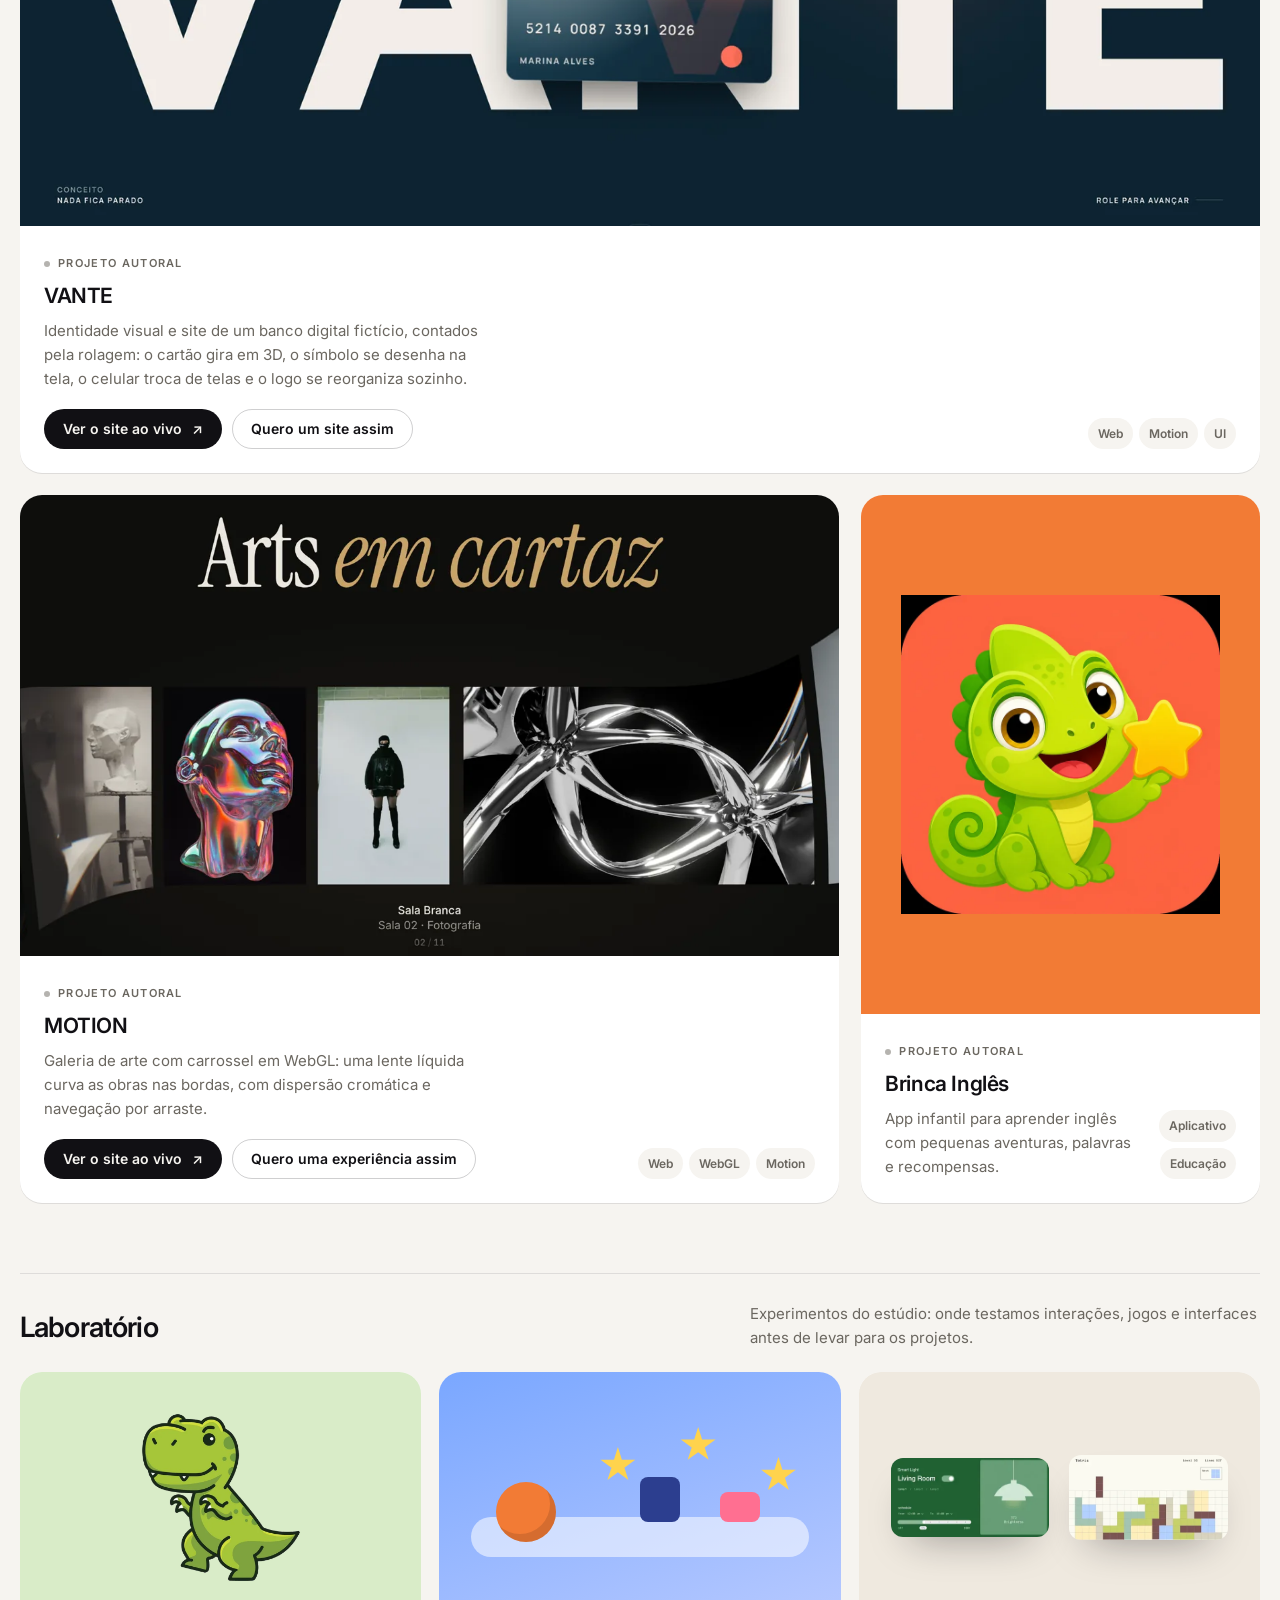
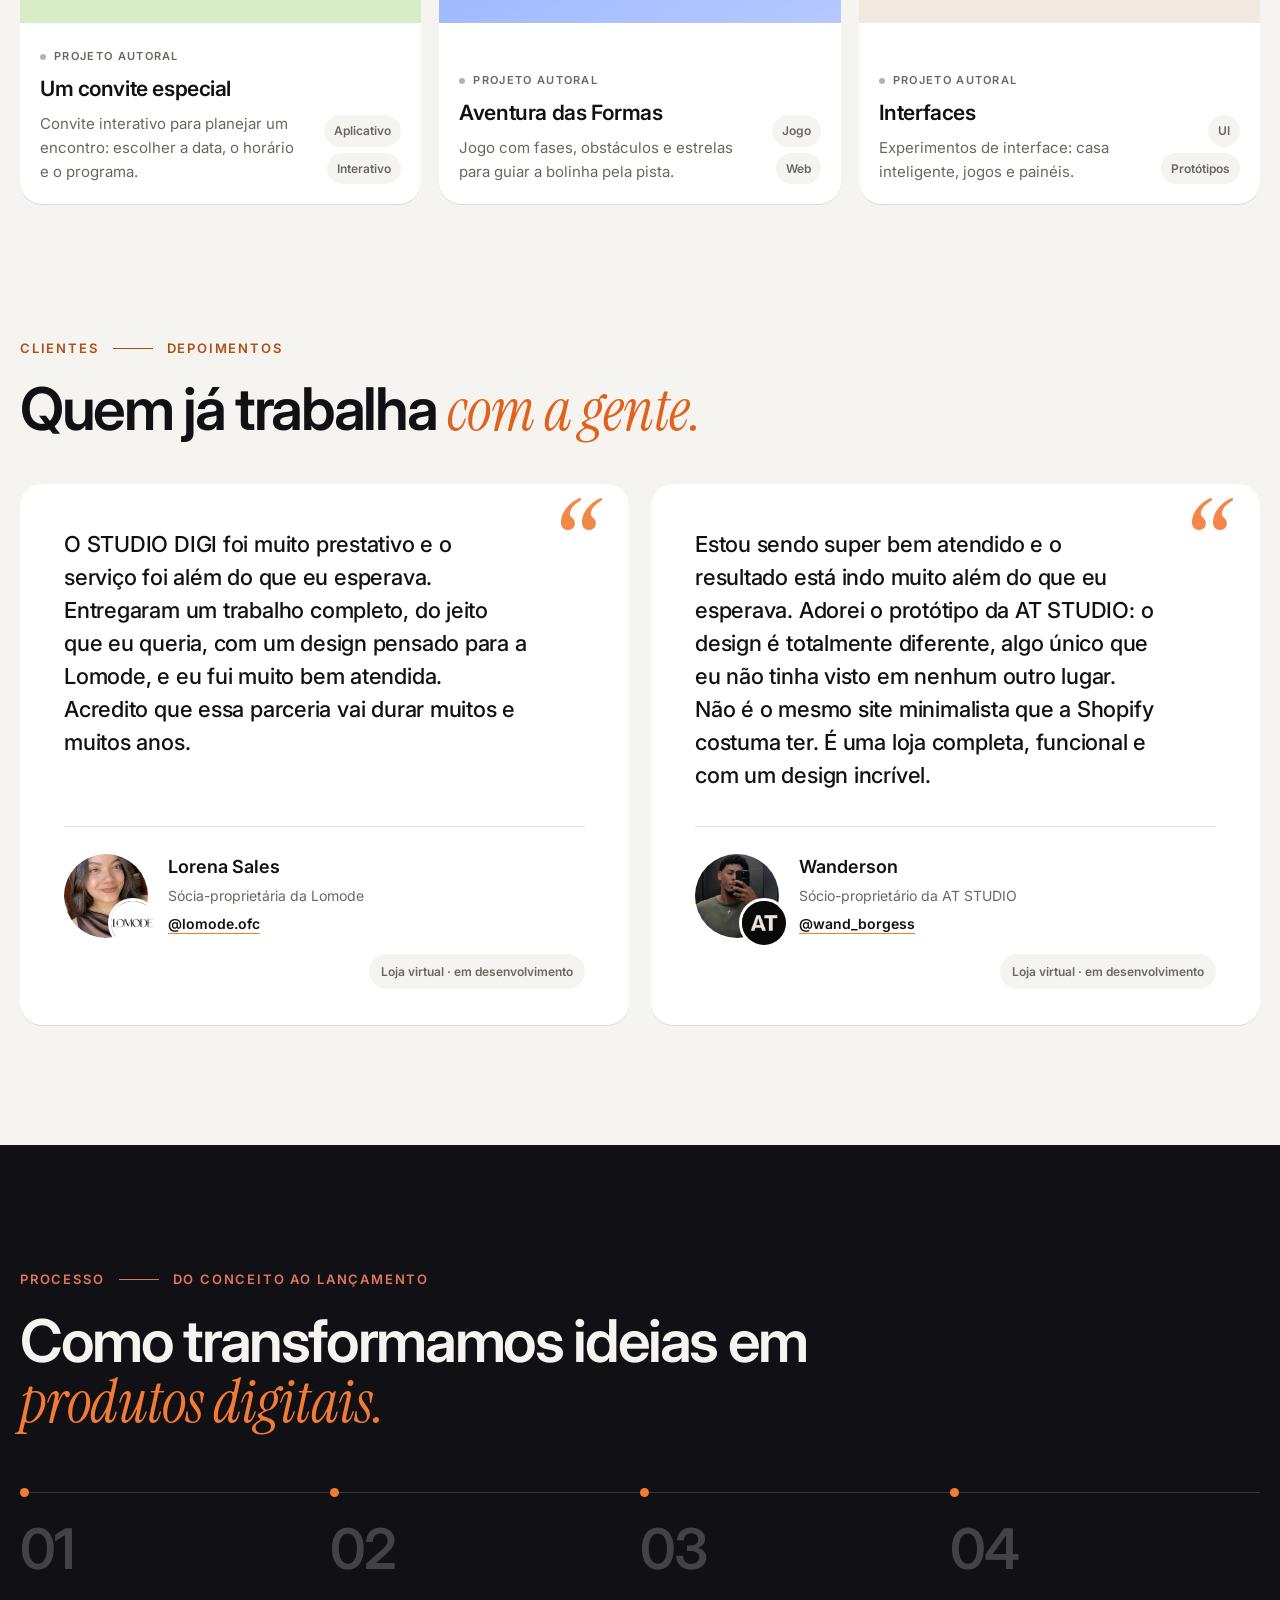
==== commit 5c88c72d: "Protótipo de motion: notebook que gira e frentes em movimento - Nova seção Do conceito à tela: no co" ====
--- a/index.html
+++ b/index.html
@@ -25,7 +25,7 @@
   <link rel="preconnect" href="https://fonts.gstatic.com" crossorigin>
   <link rel="stylesheet" href="https://fonts.googleapis.com/css2?family=Inter:wght@400;500;600;700&family=Instrument+Serif:ital@1&display=swap">
   <link rel="stylesheet" href="https://fonts.googleapis.com/css2?family=Shippori+Mincho:wght@800&text=%E5%96%AB%E8%8C%B6&display=swap">
-  <link rel="stylesheet" href="/styles.css?v=12">
+  <link rel="stylesheet" href="/styles.css?v=13">
   <script type="application/ld+json">
   {
     "@context": "https://schema.org",
@@ -42,6 +42,9 @@
   </script>
   <script>document.documentElement.classList.add('js')</script>
   <script src="/main.js?v=5" defer></script>
+  <script src="/vendor/gsap.min.js" defer></script>
+  <script src="/vendor/ScrollTrigger.min.js" defer></script>
+  <script src="/motion.js?v=1" defer></script>
 </head>
 <body>
   <a class="skip" href="#conteudo">Pular para o conteúdo</a>
@@ -90,6 +93,35 @@
       </div>
     </section>
 
+    <!-- showcase: the laptop turns and changes project as the page scrolls -->
+    <section class="showcase" id="vitrine" aria-labelledby="vitrine-title" data-showcase>
+      <div class="wrap showcase__inner">
+        <div class="showcase__copy">
+          <p class="kicker kicker--dark"><span>Projetos</span><span class="rule"></span><span>Em movimento</span></p>
+          <h2 class="section-title" id="vitrine-title">Do conceito à <em>tela.</em></h2>
+          <ol class="showcase__list">
+            <li class="is-active"><span>01</span><strong>AT STUDIO</strong><em>E-commerce de moda</em></li>
+            <li><span>02</span><strong>VANTE</strong><em>Identidade e site</em></li>
+            <li><span>03</span><strong>MOTION</strong><em>Galeria em WebGL</em></li>
+            <li><span>04</span><strong>Kissa</strong><em>Tema Shopify</em></li>
+          </ol>
+        </div>
+        <div class="showcase__device">
+          <div class="laptop" data-laptop>
+            <div class="laptop__lid">
+              <div class="laptop__screen">
+                <img src="/images/showcase/atstudio.webp" alt="Tela inicial da loja AT STUDIO" width="1280" height="800">
+                <img src="/images/showcase/vante.webp" alt="Abertura do site VANTE" width="1280" height="800" loading="lazy">
+                <img src="/images/showcase/motion.webp" alt="Galeria de arte MOTION com carrossel curvo" width="1280" height="800" loading="lazy">
+                <img src="/images/showcase/kissa.webp" alt="Página inicial do tema Kissa" width="1280" height="800" loading="lazy">
+              </div>
+            </div>
+            <div class="laptop__base" aria-hidden="true"></div>
+          </div>
+        </div>
+      </div>
+    </section>
+
     <!-- services: what we do -->
     <section class="services" id="servicos" aria-labelledby="servicos-title">
       <div class="wrap">
@@ -99,6 +131,25 @@
             <h2 class="section-title reveal" id="servicos-title">Um estúdio, <em>quatro frentes.</em></h2>
           </div>
           <p class="section-text reveal">Criamos e desenvolvemos websites, aplicativos e softwares, unindo design, performance e identidade de marca.</p>
+        </div>
+        <!-- the four fronts pass across the screen as the page scrolls (desktop only; the cards below carry the same content) -->
+        <div class="kinetic" data-kinetic aria-hidden="true">
+          <div class="kgroup">
+            <p class="kgroup__word"><small>01 / 04</small><span>Websites</span></p>
+            <div class="kgroup__thumbs"><figure class="kthumb kthumb--0"><img src="/images/vante/vante-hero.webp" alt="" loading="lazy"></figure><figure class="kthumb kthumb--1"><img src="/images/motion/motion.webp" alt="" loading="lazy"></figure><figure class="kthumb kthumb--2"><img src="/images/vante/vante-concept.webp" alt="" loading="lazy"></figure></div>
+          </div>
+          <div class="kgroup">
+            <p class="kgroup__word"><small>02 / 04</small><span>E-commerce</span></p>
+            <div class="kgroup__thumbs"><figure class="kthumb kthumb--0"><img src="/images/at-studio/at-studio-desktop.webp" alt="" loading="lazy"></figure><figure class="kthumb kthumb--1"><img src="/images/kissa/kissa-wide.webp" alt="" loading="lazy"></figure><figure class="kthumb kthumb--2"><img src="/images/at-studio/at-studio-desktop-red.webp" alt="" loading="lazy"></figure></div>
+          </div>
+          <div class="kgroup">
+            <p class="kgroup__word"><small>03 / 04</small><span>Aplicativos</span></p>
+            <div class="kgroup__thumbs"><figure class="kthumb kthumb--0"><img src="/images/projects/brinca-mascot.webp" alt="" loading="lazy"></figure><figure class="kthumb kthumb--1"><img src="/images/projects/smart-light.webp" alt="" loading="lazy"></figure><figure class="kthumb kthumb--2"><img src="/images/projects/convite-mascot.webp" alt="" loading="lazy"></figure></div>
+          </div>
+          <div class="kgroup">
+            <p class="kgroup__word"><small>04 / 04</small><span>Motion & 3D</span></p>
+            <div class="kgroup__thumbs"><figure class="kthumb kthumb--0"><img src="/images/motion/motion-tile.webp" alt="" loading="lazy"></figure><figure class="kthumb kthumb--1"><img src="/images/motion/motion-zoom.webp" alt="" loading="lazy"></figure><figure class="kthumb kthumb--2"><img src="/images/vante/vante-hero.webp" alt="" loading="lazy"></figure></div>
+          </div>
         </div>
         <p class="swipe-hint" aria-hidden="true">Arraste para o lado →</p>
         <div class="fronts">
--- a/styles.css
+++ b/styles.css
@@ -326,6 +326,47 @@
 .footer { padding: 34px 0; background: var(--ink); color: rgba(246, 244, 240, .6); font-size: 14px; }
 .footer__inner { display: flex; justify-content: space-between; align-items: center; gap: 20px; flex-wrap: wrap; }
 .footer__top { text-decoration: none; color: var(--paper); }
+
+/* showcase: laptop that turns and changes project on scroll */
+.showcase { position: relative; padding: 110px 0 90px; overflow: hidden; border-top: 1px solid var(--line); }
+.showcase__inner { display: grid; grid-template-columns: minmax(0, .82fr) minmax(0, 1.18fr); gap: 70px; align-items: center; }
+.showcase__list { list-style: none; margin: 38px 0 0; padding: 0; border-top: 1px solid var(--line); counter-reset: none; }
+.showcase__list li { display: grid; grid-template-columns: 44px 1fr auto; align-items: baseline; gap: 10px; padding: 17px 0; border-bottom: 1px solid var(--line); transition: opacity .45s var(--ease); }
+.showcase__list span { font: 600 13px/1 ui-monospace, 'SF Mono', Menlo, monospace; color: var(--orange-ink); }
+.showcase__list strong { font-size: 22px; font-weight: 600; letter-spacing: -.02em; }
+.showcase__list em { font-style: normal; font-size: 14px; color: var(--muted); }
+.js .showcase.is-live .showcase__list li:not(.is-active) { opacity: .35; }
+@media (min-width: 761px) { .showcase.is-live { min-height: 100vh; display: flex; align-items: center; padding: 100px 0 60px; } .showcase.is-live .showcase__inner { width: min(100% - 40px, var(--wrap)); } }
+.showcase__list li.is-active strong { color: var(--ink); }
+.showcase__device { position: relative; perspective: 2000px; perspective-origin: 50% 30%; }
+.showcase__device::after { content: ''; position: absolute; left: 8%; right: 8%; bottom: -26px; height: 40px; border-radius: 50%; background: radial-gradient(closest-side, rgba(17, 16, 20, .28), transparent); filter: blur(6px); z-index: -1; }
+.laptop { position: relative; transform-style: preserve-3d; transform-origin: 50% 85%; will-change: transform; }
+.laptop__lid { position: relative; padding: 2.1% 2.1% 2.8%; border-radius: 20px 20px 6px 6px; background: #17161b; box-shadow: inset 0 0 0 1px rgba(255, 255, 255, .07), 0 60px 90px -45px rgba(17, 16, 20, .55); }
+.laptop__lid::before { content: ''; position: absolute; top: .9%; left: 50%; width: 6px; height: 6px; margin-left: -3px; border-radius: 50%; background: #2c2b31; }
+.laptop__screen { position: relative; aspect-ratio: 16 / 10; overflow: hidden; border-radius: 6px; background: #000; }
+.laptop__screen img { position: absolute; inset: 0; width: 100%; height: 100%; object-fit: cover; object-position: 50% 0; }
+.laptop__screen img:not(:first-child) { visibility: hidden; }
+.laptop__base { position: relative; height: 16px; margin: 0 -7%; border-radius: 2px 2px 18px 18px; background: linear-gradient(#e2dfd9, #b8b3ab); box-shadow: 0 2px 0 rgba(17, 16, 20, .08); }
+.laptop__base::before { content: ''; position: absolute; left: 50%; top: 0; width: 15%; height: 6px; transform: translateX(-50%); border-radius: 0 0 8px 8px; background: #a8a39b; }
+
+/* kinetic fronts: only shown on desktop while motion is on (motion.js adds .is-live) */
+.kinetic { display: none; }
+.kinetic.is-live { display: block; position: relative; width: 100vw; height: 100vh; margin: 10px 0 40px calc(50% - 50vw); overflow: hidden; }
+.services { overflow-x: clip; }
+.kgroup { position: absolute; inset: 0; display: grid; place-items: center; }
+.kgroup__word { position: relative; z-index: 2; display: grid; justify-items: center; gap: 18px; margin: 0; text-align: center; }
+.kgroup__word small { font: 600 13px/1 ui-monospace, 'SF Mono', Menlo, monospace; letter-spacing: .14em; color: var(--orange-ink); }
+.kgroup__word span { font-size: clamp(72px, 11vw, 176px); line-height: .9; font-weight: 700; letter-spacing: -.055em; color: var(--ink); }
+.kgroup:nth-child(4) .kgroup__word span { font-family: var(--serif); font-style: italic; font-weight: 400; letter-spacing: -.02em; color: var(--orange-deep); }
+.kgroup__thumbs { position: absolute; inset: 0; }
+.kthumb { position: absolute; left: 50%; top: 50%; width: 260px; margin: 0; aspect-ratio: 16 / 10; overflow: hidden; border-radius: 14px; background: var(--sheet); box-shadow: 0 30px 60px -28px rgba(17, 16, 20, .5); will-change: transform; }
+.kthumb img { width: 100%; height: 100%; object-fit: cover; object-position: 50% 0; }
+.kthumb--0 { z-index: 3; }
+.kthumb--1 { z-index: 1; width: 200px; opacity: .9; }
+.kthumb--2 { z-index: 3; width: 230px; }
+.kgroup:nth-child(3) .kthumb img { object-fit: contain; padding: 10%; }
+.kgroup:nth-child(3) .kthumb--0 { background: var(--orange); }
+.kgroup:nth-child(3) .kthumb--2 { background: #d9ecc8; }
 
 /* reveal on scroll */
 .js .reveal { opacity: 0; transform: translateY(26px); transition: opacity .9s var(--ease), transform .9s var(--ease); }
@@ -422,3 +463,16 @@
   .js .reveal { opacity: 1; transform: none; transition: none; }
   .card, .card__media img, .btn { transition: none; }
 }
+
+@media (max-width: 1080px) {
+  .showcase__inner { grid-template-columns: 1fr; gap: 50px; }
+}
+@media (max-width: 760px) {
+  .showcase { padding: 80px 0 70px; }
+  .showcase__list { margin-top: 26px; }
+  .showcase__list li { grid-template-columns: 34px 1fr; padding: 13px 0; }
+  .showcase__list em { grid-column: 2; margin-top: -4px; }
+  .showcase__list strong { font-size: 19px; }
+  .laptop__lid { border-radius: 12px 12px 4px 4px; }
+  .laptop__base { height: 10px; border-radius: 2px 2px 12px 12px; }
+}
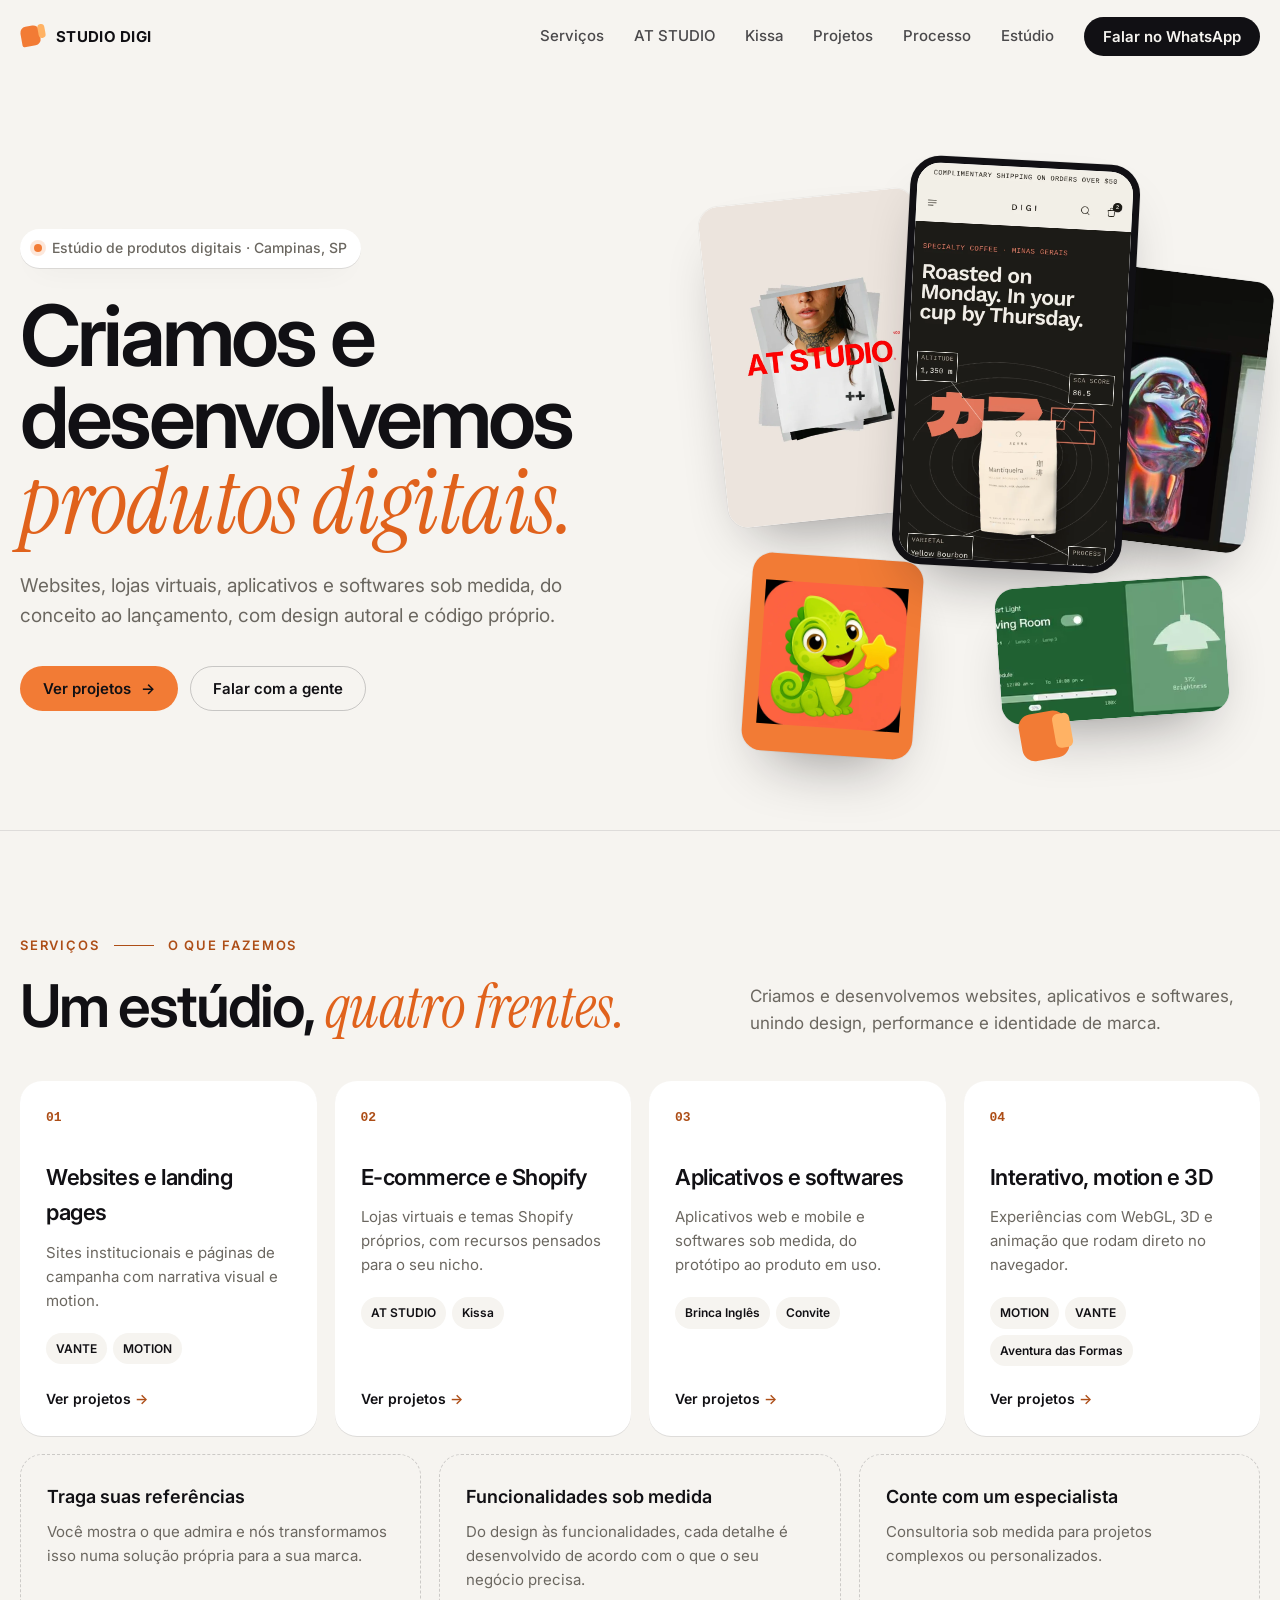
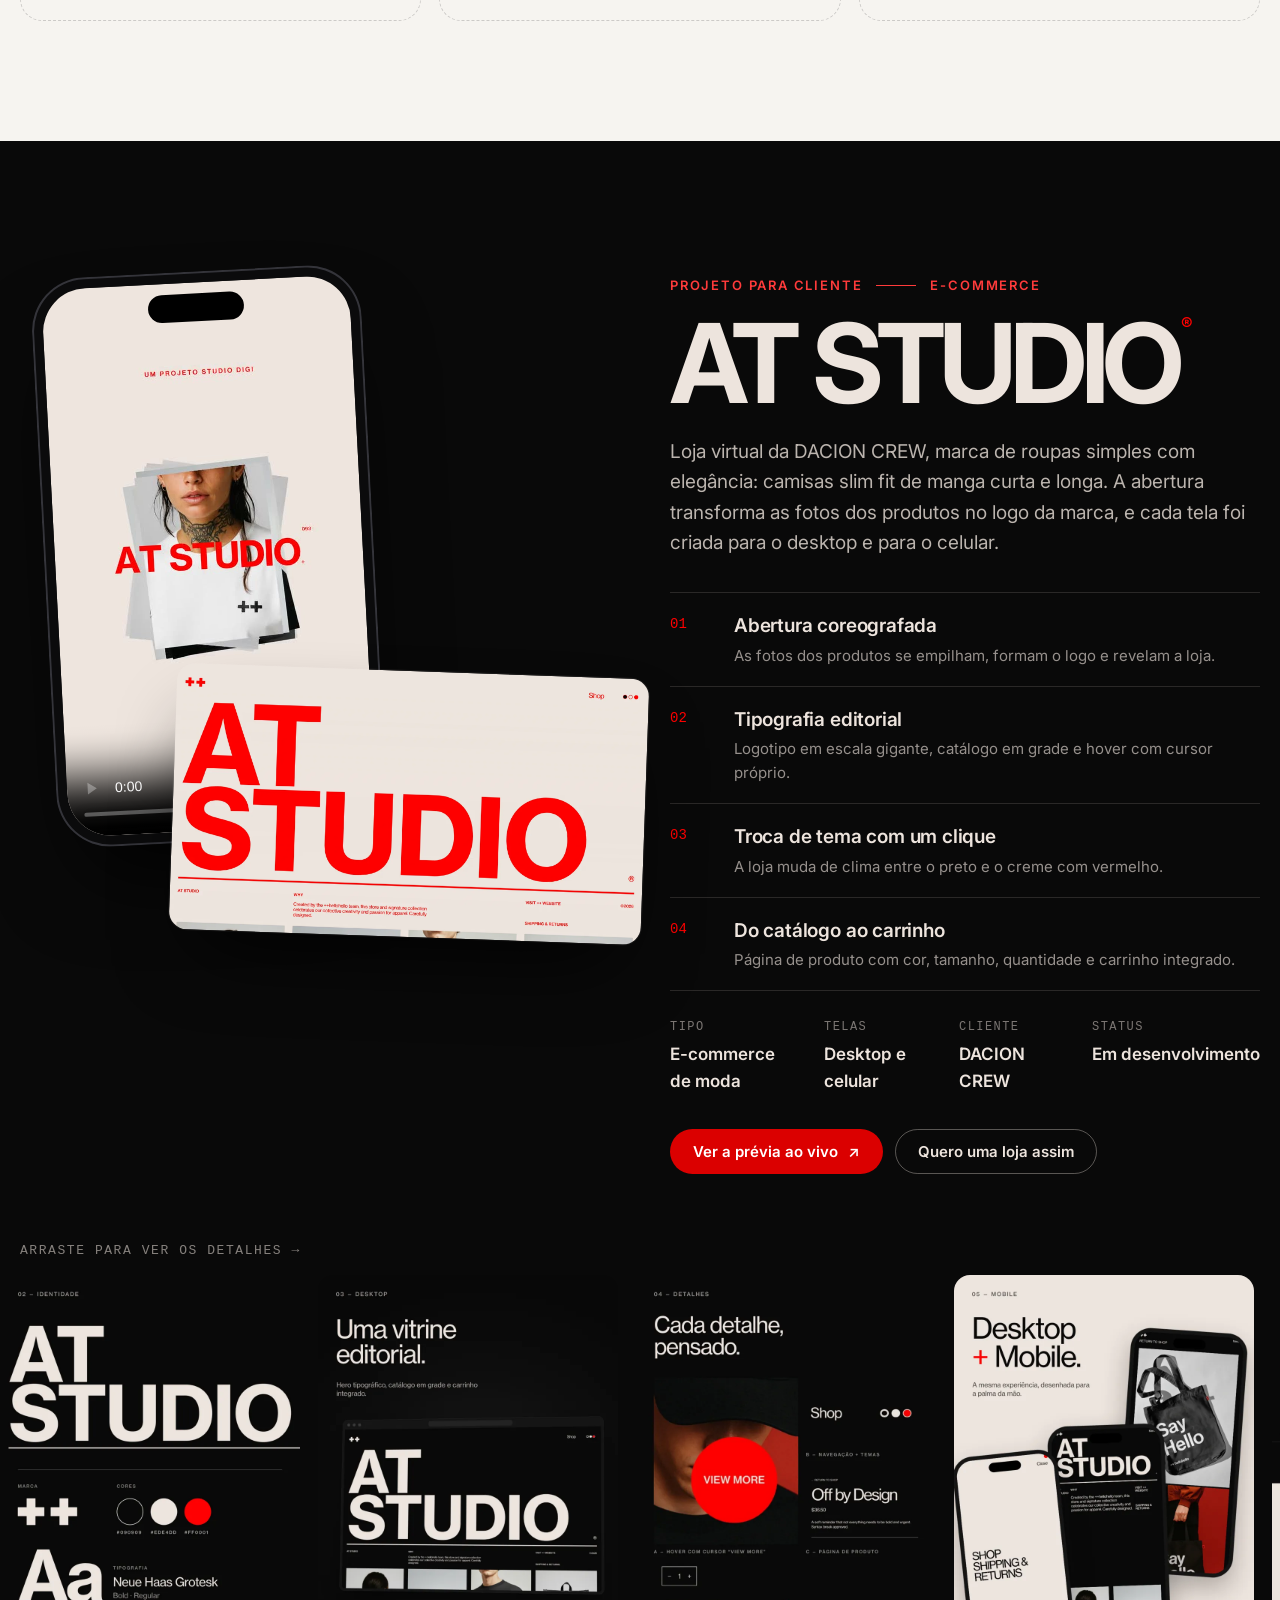
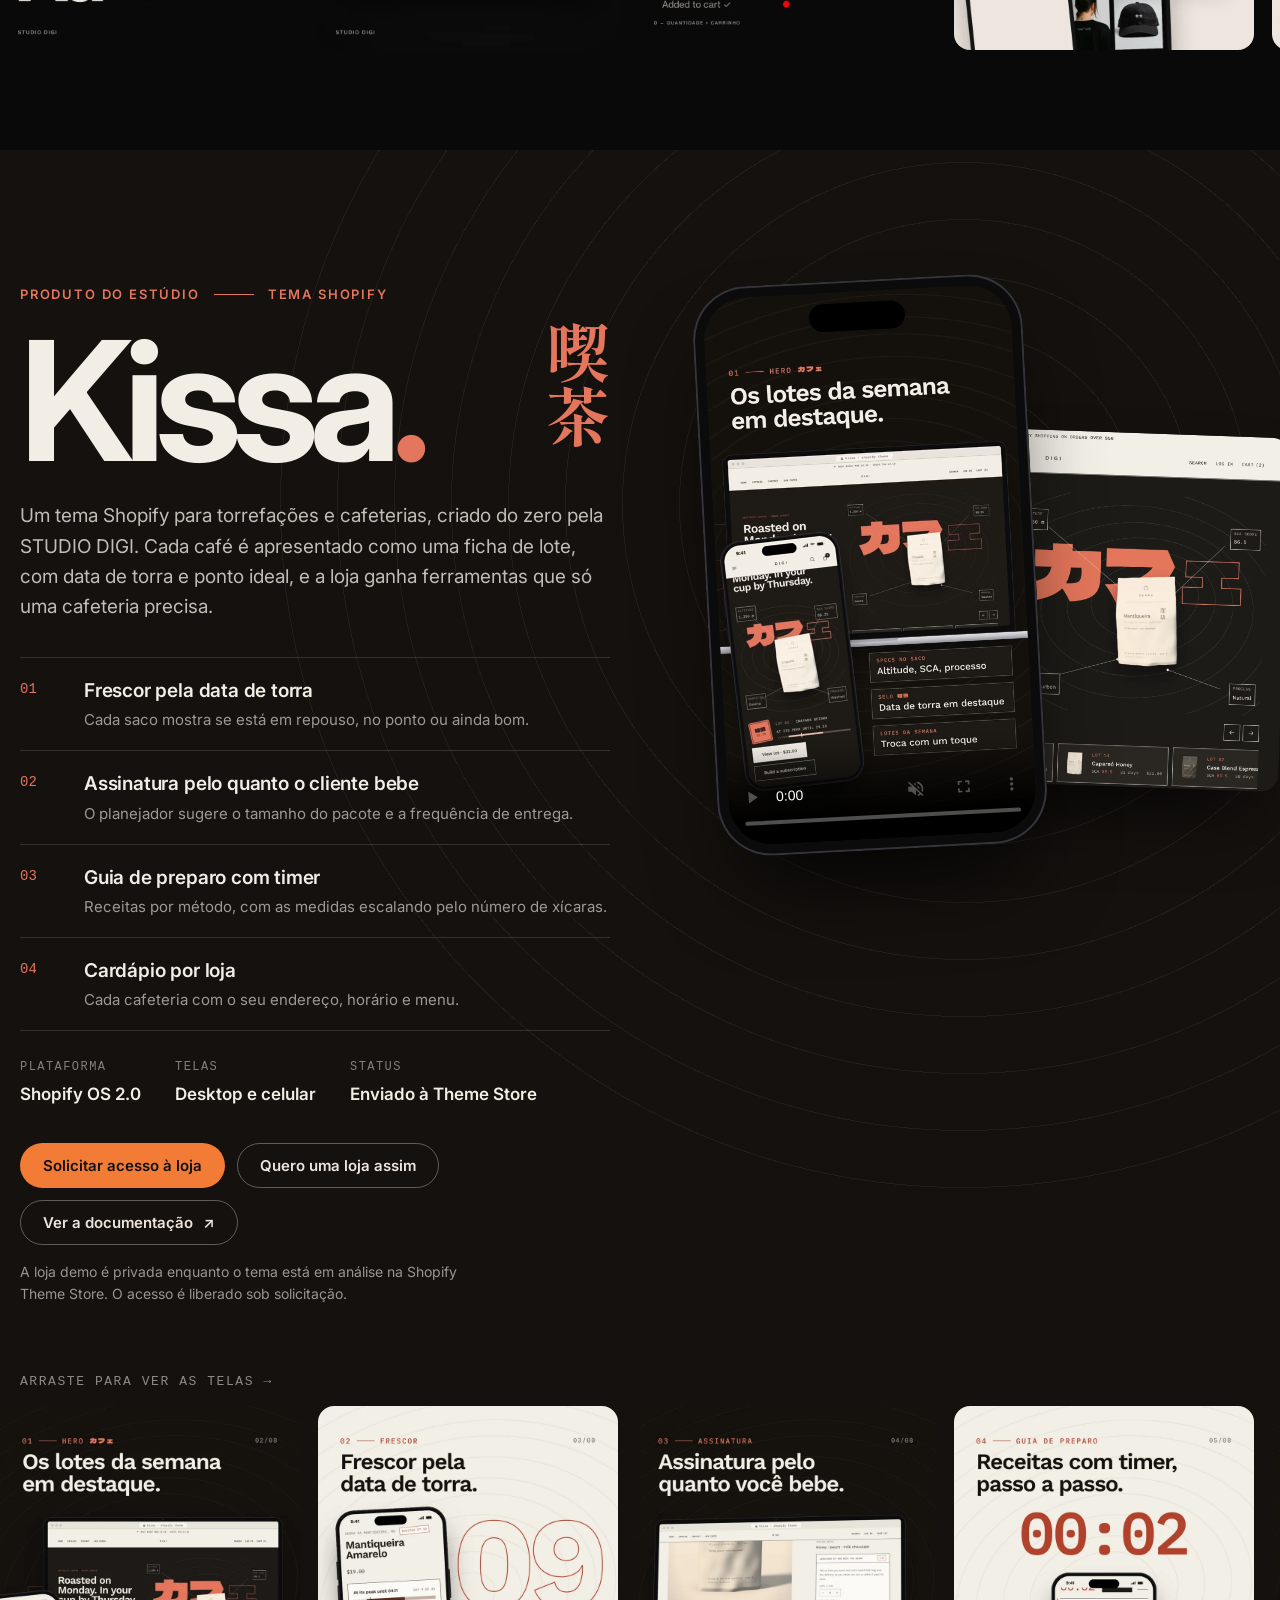
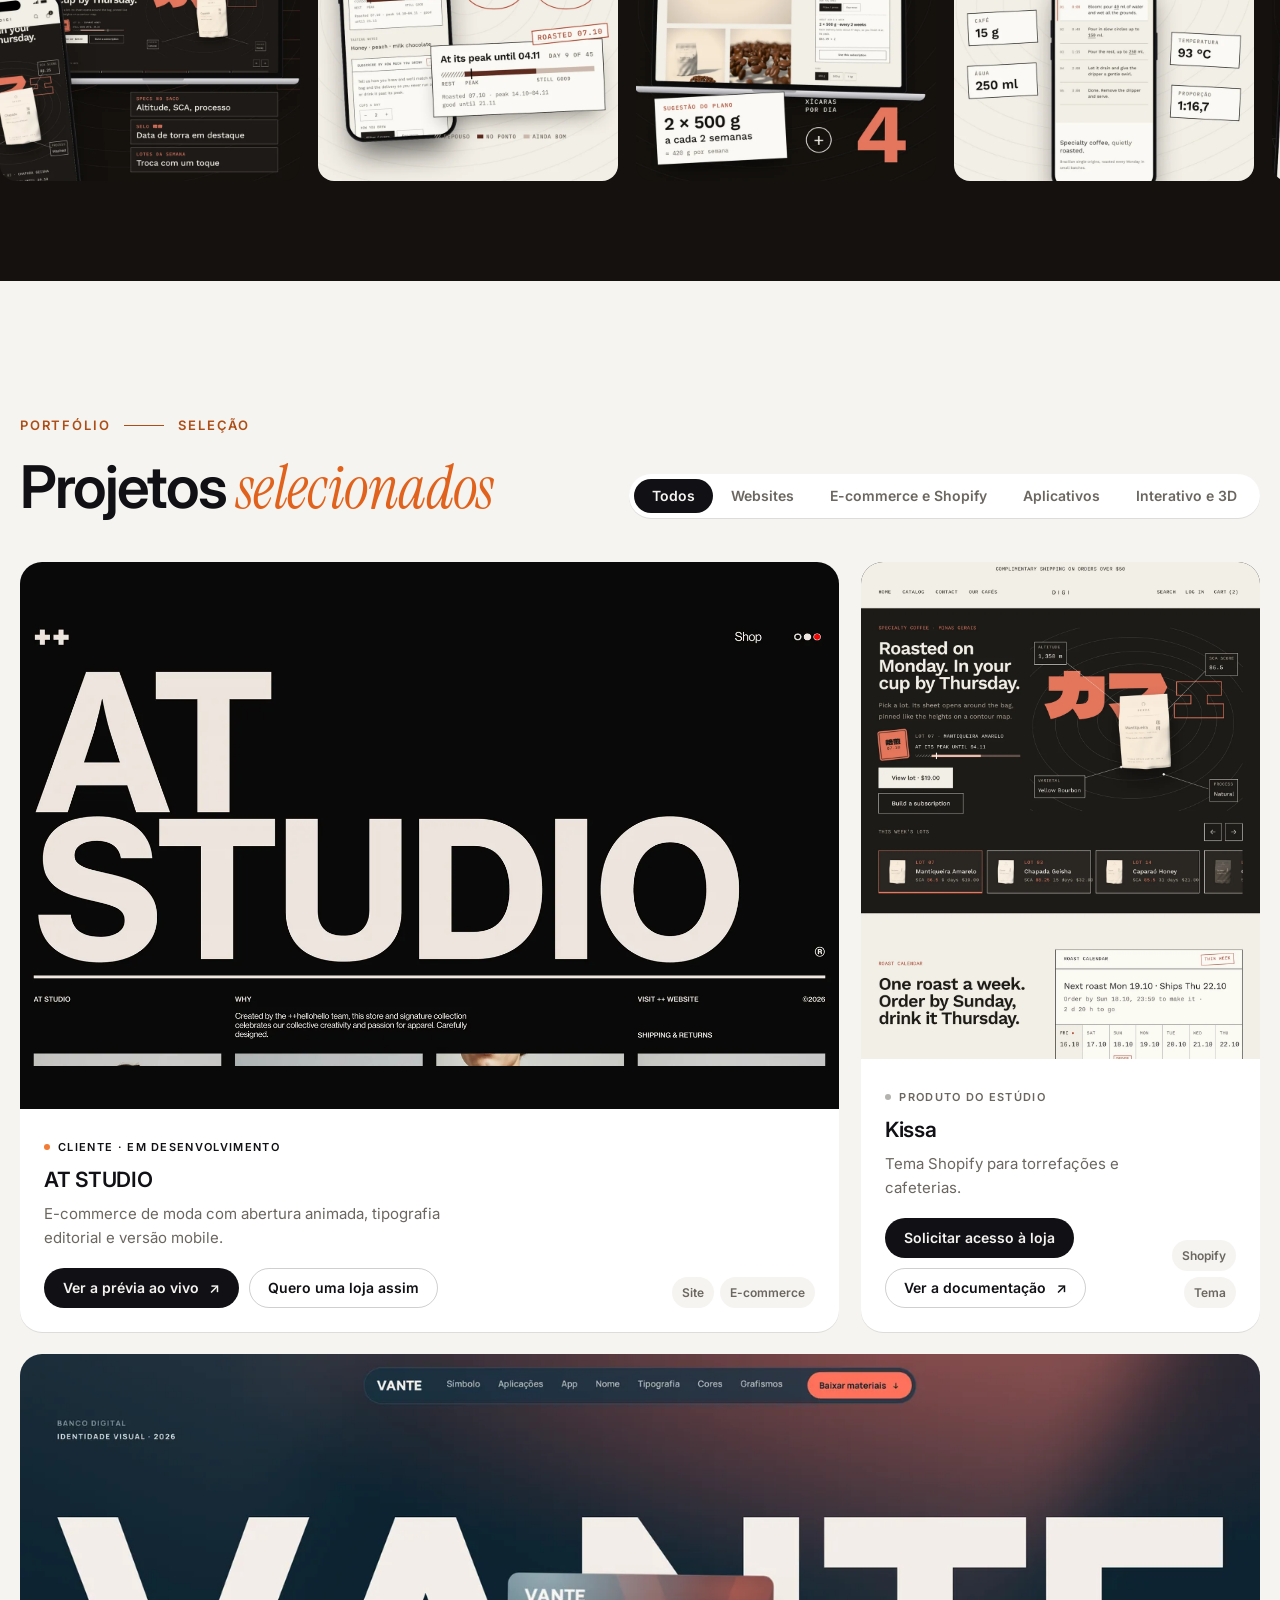
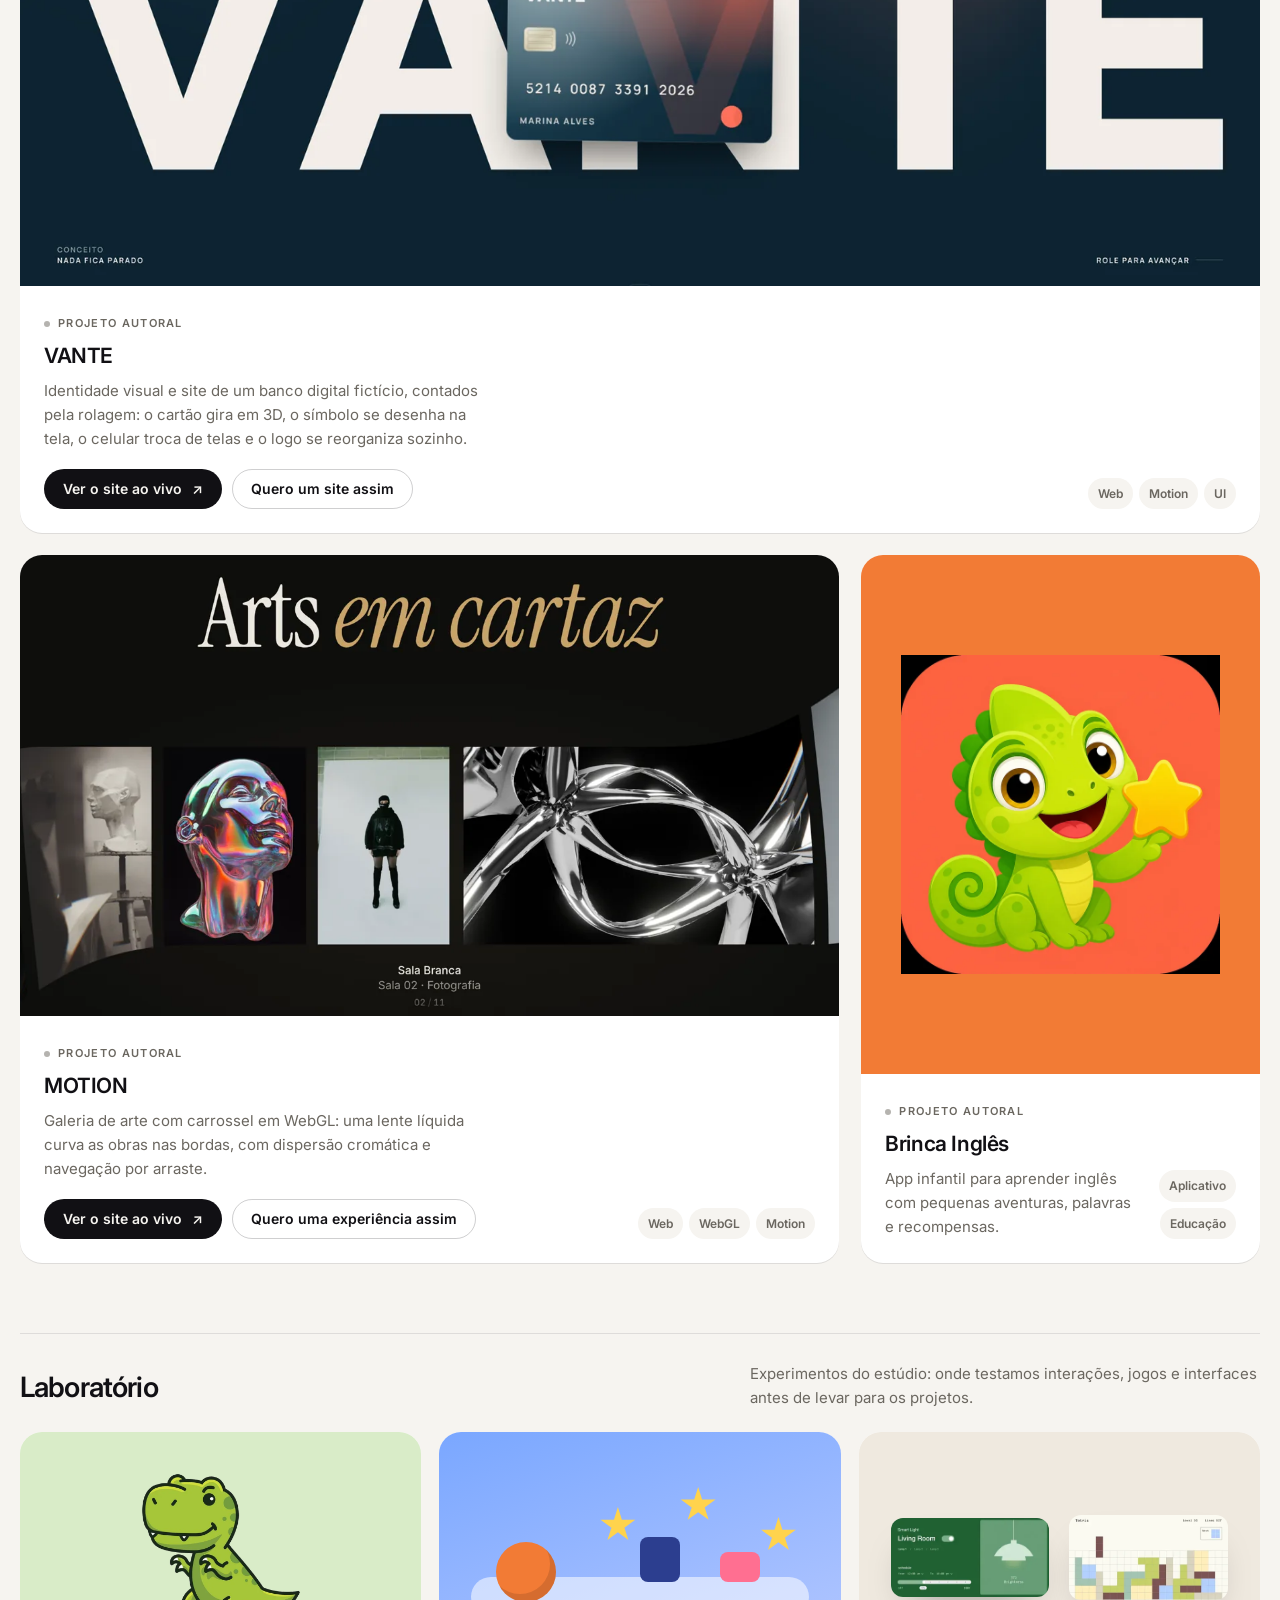
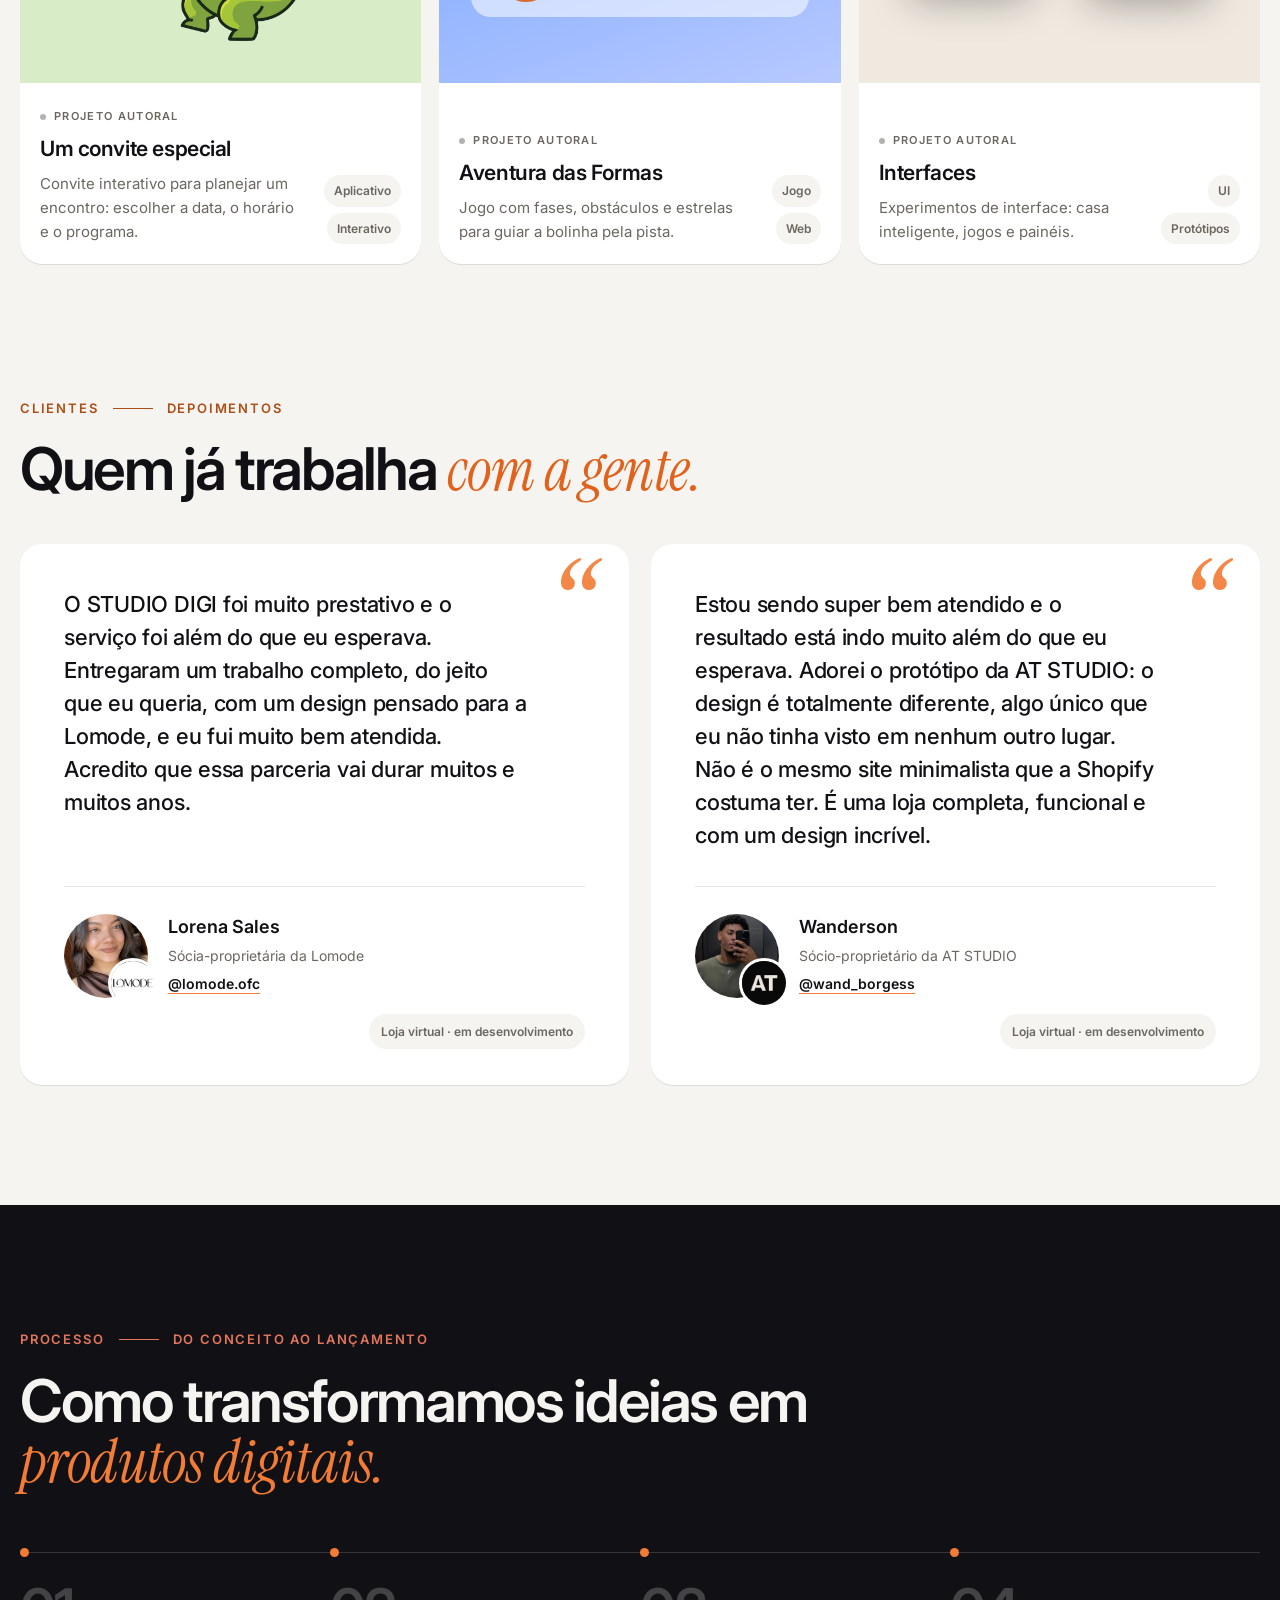
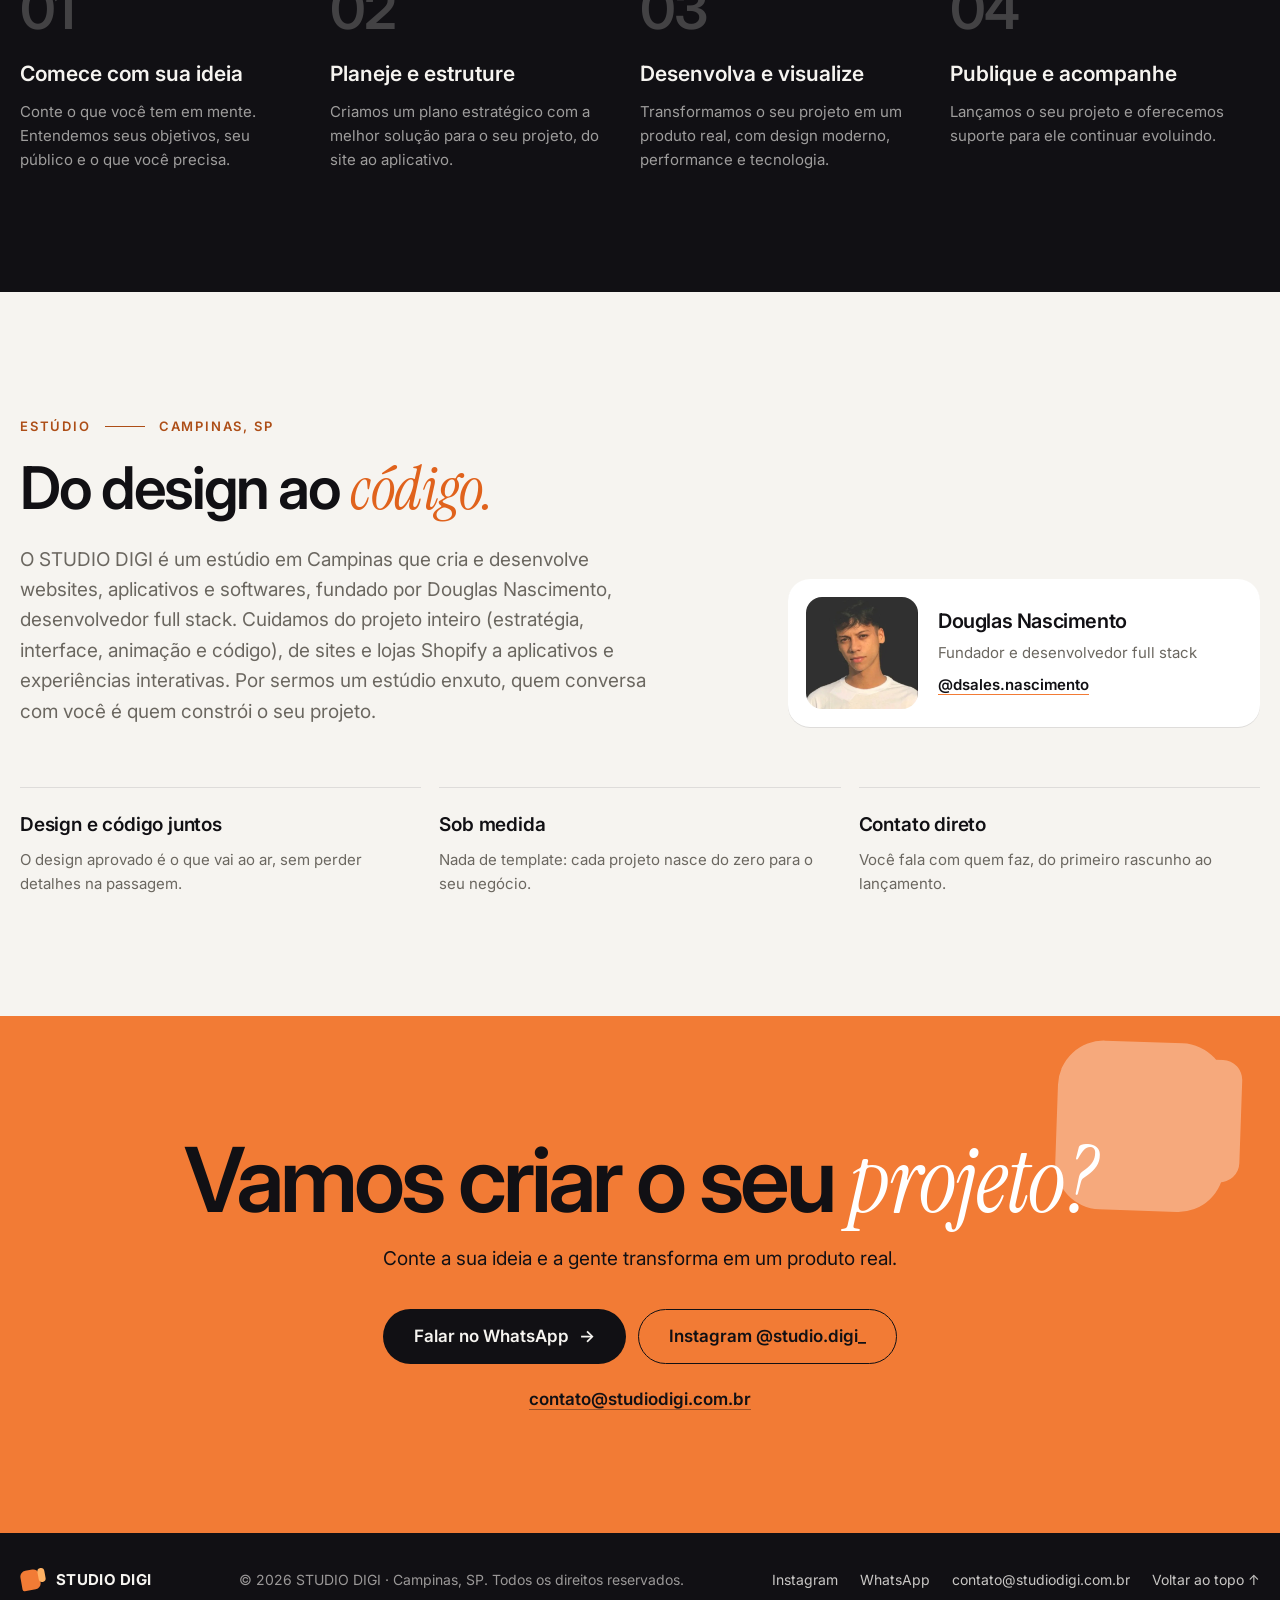
==== commit 253b5761: "SEO local: título com as buscas reais, hero mais rápido e dados de negócio - Título: Criação de Site" ====
--- a/index.html
+++ b/index.html
@@ -4,10 +4,10 @@
   <meta charset="utf-8">
   <meta name="viewport" content="width=device-width, initial-scale=1">
   <meta name="google" content="notranslate">
-  <title>STUDIO DIGI · Websites, aplicativos e softwares sob medida</title>
-  <meta name="description" content="Estúdio de produtos digitais em Campinas, SP. Criamos e desenvolvemos websites, lojas virtuais, aplicativos e softwares sob medida, do conceito ao lançamento.">
+  <title>Criação de Sites e Lojas Virtuais em Campinas | STUDIO DIGI</title>
+  <meta name="description" content="Criação de sites, lojas virtuais Shopify, aplicativos e softwares sob medida em Campinas, SP. Design autoral e código próprio, do conceito ao lançamento.">
   <meta name="theme-color" content="#111014">
-  <meta property="og:title" content="STUDIO DIGI">
+  <meta property="og:title" content="STUDIO DIGI · Criação de sites, lojas virtuais e aplicativos em Campinas">
   <meta property="og:description" content="Criamos e desenvolvemos websites, lojas virtuais, aplicativos e softwares sob medida, do conceito ao lançamento.">
   <meta property="og:type" content="website">
   <meta property="og:url" content="https://studiodigi.com.br/">
@@ -16,7 +16,7 @@
   <meta property="og:image" content="https://studiodigi.com.br/images/og.jpg">
   <meta property="og:image:alt" content="STUDIO DIGI, estúdio de sites, e-commerce e aplicativos">
   <meta name="twitter:card" content="summary_large_image">
-  <meta name="twitter:title" content="STUDIO DIGI">
+  <meta name="twitter:title" content="STUDIO DIGI · Criação de sites, lojas virtuais e aplicativos em Campinas">
   <meta name="twitter:description" content="Criamos e desenvolvemos websites, lojas virtuais, aplicativos e softwares sob medida, do conceito ao lançamento.">
   <meta name="twitter:image" content="https://studiodigi.com.br/images/og.jpg">
   <link rel="canonical" href="https://studiodigi.com.br/">
@@ -24,27 +24,105 @@
   <link rel="preconnect" href="https://fonts.googleapis.com">
   <link rel="preconnect" href="https://fonts.gstatic.com" crossorigin>
   <link rel="stylesheet" href="https://fonts.googleapis.com/css2?family=Inter:wght@400;500;600;700&family=Instrument+Serif:ital@1&display=swap">
-  <link rel="stylesheet" href="https://fonts.googleapis.com/css2?family=Shippori+Mincho:wght@800&text=%E5%96%AB%E8%8C%B6&display=swap">
+  <link rel="stylesheet" href="https://fonts.googleapis.com/css2?family=Shippori+Mincho:wght@800&text=%E5%96%AB%E8%8C%B6&display=swap" media="print" onload="this.media='all'">
   <link rel="stylesheet" href="/styles.css?v=13">
   <script type="application/ld+json">
   {
     "@context": "https://schema.org",
-    "@type": "Organization",
+    "@type": [
+      "Organization",
+      "ProfessionalService"
+    ],
     "name": "STUDIO DIGI",
     "url": "https://studiodigi.com.br/",
     "logo": "https://studiodigi.com.br/images/email/studio-digi-logo.png",
-    "description": "Estúdio de produtos digitais que cria e desenvolve websites, lojas virtuais, aplicativos e softwares sob medida.",
+    "image": "https://studiodigi.com.br/images/og.jpg",
+    "description": "Estúdio de produtos digitais em Campinas, SP: criação de sites, lojas virtuais Shopify, aplicativos e softwares sob medida.",
     "email": "contato@studiodigi.com.br",
-    "address": { "@type": "PostalAddress", "addressLocality": "Campinas", "addressRegion": "SP", "addressCountry": "BR" },
-    "founder": { "@type": "Person", "name": "Douglas Nascimento", "jobTitle": "Desenvolvedor full stack", "sameAs": ["https://www.instagram.com/dsales.nascimento/"] },
-    "sameAs": ["https://www.instagram.com/studio.digi_/"]
+    "telephone": "+55 19 99010-5959",
+    "address": {
+      "@type": "PostalAddress",
+      "addressLocality": "Campinas",
+      "addressRegion": "SP",
+      "addressCountry": "BR"
+    },
+    "areaServed": [
+      {
+        "@type": "City",
+        "name": "Campinas"
+      },
+      {
+        "@type": "AdministrativeArea",
+        "name": "Região Metropolitana de Campinas"
+      },
+      {
+        "@type": "State",
+        "name": "São Paulo"
+      },
+      {
+        "@type": "Country",
+        "name": "Brasil"
+      }
+    ],
+    "founder": {
+      "@type": "Person",
+      "name": "Douglas Nascimento",
+      "jobTitle": "Desenvolvedor full stack",
+      "sameAs": [
+        "https://www.instagram.com/dsales.nascimento/"
+      ]
+    },
+    "knowsAbout": [
+      "Criação de sites",
+      "Lojas virtuais",
+      "Shopify",
+      "Desenvolvimento de aplicativos",
+      "Desenvolvimento de software",
+      "Landing pages",
+      "UX/UI design",
+      "Motion design",
+      "WebGL"
+    ],
+    "makesOffer": [
+      {
+        "@type": "Offer",
+        "itemOffered": {
+          "@type": "Service",
+          "name": "Criação de sites e landing pages"
+        }
+      },
+      {
+        "@type": "Offer",
+        "itemOffered": {
+          "@type": "Service",
+          "name": "Lojas virtuais e temas Shopify"
+        }
+      },
+      {
+        "@type": "Offer",
+        "itemOffered": {
+          "@type": "Service",
+          "name": "Aplicativos e softwares sob medida"
+        }
+      },
+      {
+        "@type": "Offer",
+        "itemOffered": {
+          "@type": "Service",
+          "name": "Experiências interativas, motion e 3D"
+        }
+      }
+    ],
+    "sameAs": [
+      "https://www.instagram.com/studio.digi_/"
+    ]
   }
+  </script>
+  <script type="application/ld+json">
+  {"@context": "https://schema.org", "@type": "WebSite", "name": "STUDIO DIGI", "url": "https://studiodigi.com.br/", "inLanguage": "pt-BR"}
   </script>
   <script>document.documentElement.classList.add('js')</script>
   <script src="/main.js?v=5" defer></script>
-  <script src="/vendor/gsap.min.js" defer></script>
-  <script src="/vendor/ScrollTrigger.min.js" defer></script>
-  <script src="/motion.js?v=1" defer></script>
 </head>
 <body>
   <a class="skip" href="#conteudo">Pular para o conteúdo</a>
@@ -74,10 +152,10 @@
     <section class="hero" id="top">
       <div class="wrap hero__inner">
         <div class="hero__copy">
-          <p class="eyebrow reveal"><span class="dot"></span>Estúdio de produtos digitais · Campinas, SP</p>
-          <h1 class="hero__title reveal">Criamos e desenvolvemos <em>produtos digitais.</em></h1>
-          <p class="hero__text reveal">Websites, lojas virtuais, aplicativos e softwares sob medida, do conceito ao lançamento, com design autoral e código próprio.</p>
-          <div class="hero__actions reveal">
+          <p class="eyebrow hero-in"><span class="dot"></span>Estúdio de produtos digitais · Campinas, SP</p>
+          <h1 class="hero__title hero-in">Criamos e desenvolvemos <em>produtos digitais.</em></h1>
+          <p class="hero__text hero-in">Websites, lojas virtuais, aplicativos e softwares sob medida, do conceito ao lançamento, com design autoral e código próprio.</p>
+          <div class="hero__actions hero-in">
             <a class="btn btn--accent" href="#projetos">Ver projetos <span aria-hidden="true">→</span></a>
             <a class="btn btn--ghost" href="https://wa.me/5519990105959?text=Ol%C3%A1!%20Vi%20o%20portf%C3%B3lio%20da%20STUDIO%20DIGI%20e%20quero%20um%20or%C3%A7amento." target="_blank" rel="noopener">Falar com a gente</a>
           </div>
@@ -93,35 +171,6 @@
       </div>
     </section>
 
-    <!-- showcase: the laptop turns and changes project as the page scrolls -->
-    <section class="showcase" id="vitrine" aria-labelledby="vitrine-title" data-showcase>
-      <div class="wrap showcase__inner">
-        <div class="showcase__copy">
-          <p class="kicker kicker--dark"><span>Projetos</span><span class="rule"></span><span>Em movimento</span></p>
-          <h2 class="section-title" id="vitrine-title">Do conceito à <em>tela.</em></h2>
-          <ol class="showcase__list">
-            <li class="is-active"><span>01</span><strong>AT STUDIO</strong><em>E-commerce de moda</em></li>
-            <li><span>02</span><strong>VANTE</strong><em>Identidade e site</em></li>
-            <li><span>03</span><strong>MOTION</strong><em>Galeria em WebGL</em></li>
-            <li><span>04</span><strong>Kissa</strong><em>Tema Shopify</em></li>
-          </ol>
-        </div>
-        <div class="showcase__device">
-          <div class="laptop" data-laptop>
-            <div class="laptop__lid">
-              <div class="laptop__screen">
-                <img src="/images/showcase/atstudio.webp" alt="Tela inicial da loja AT STUDIO" width="1280" height="800">
-                <img src="/images/showcase/vante.webp" alt="Abertura do site VANTE" width="1280" height="800" loading="lazy">
-                <img src="/images/showcase/motion.webp" alt="Galeria de arte MOTION com carrossel curvo" width="1280" height="800" loading="lazy">
-                <img src="/images/showcase/kissa.webp" alt="Página inicial do tema Kissa" width="1280" height="800" loading="lazy">
-              </div>
-            </div>
-            <div class="laptop__base" aria-hidden="true"></div>
-          </div>
-        </div>
-      </div>
-    </section>
-
     <!-- services: what we do -->
     <section class="services" id="servicos" aria-labelledby="servicos-title">
       <div class="wrap">
@@ -131,25 +180,6 @@
             <h2 class="section-title reveal" id="servicos-title">Um estúdio, <em>quatro frentes.</em></h2>
           </div>
           <p class="section-text reveal">Criamos e desenvolvemos websites, aplicativos e softwares, unindo design, performance e identidade de marca.</p>
-        </div>
-        <!-- the four fronts pass across the screen as the page scrolls (desktop only; the cards below carry the same content) -->
-        <div class="kinetic" data-kinetic aria-hidden="true">
-          <div class="kgroup">
-            <p class="kgroup__word"><small>01 / 04</small><span>Websites</span></p>
-            <div class="kgroup__thumbs"><figure class="kthumb kthumb--0"><img src="/images/vante/vante-hero.webp" alt="" loading="lazy"></figure><figure class="kthumb kthumb--1"><img src="/images/motion/motion.webp" alt="" loading="lazy"></figure><figure class="kthumb kthumb--2"><img src="/images/vante/vante-concept.webp" alt="" loading="lazy"></figure></div>
-          </div>
-          <div class="kgroup">
-            <p class="kgroup__word"><small>02 / 04</small><span>E-commerce</span></p>
-            <div class="kgroup__thumbs"><figure class="kthumb kthumb--0"><img src="/images/at-studio/at-studio-desktop.webp" alt="" loading="lazy"></figure><figure class="kthumb kthumb--1"><img src="/images/kissa/kissa-wide.webp" alt="" loading="lazy"></figure><figure class="kthumb kthumb--2"><img src="/images/at-studio/at-studio-desktop-red.webp" alt="" loading="lazy"></figure></div>
-          </div>
-          <div class="kgroup">
-            <p class="kgroup__word"><small>03 / 04</small><span>Aplicativos</span></p>
-            <div class="kgroup__thumbs"><figure class="kthumb kthumb--0"><img src="/images/projects/brinca-mascot.webp" alt="" loading="lazy"></figure><figure class="kthumb kthumb--1"><img src="/images/projects/smart-light.webp" alt="" loading="lazy"></figure><figure class="kthumb kthumb--2"><img src="/images/projects/convite-mascot.webp" alt="" loading="lazy"></figure></div>
-          </div>
-          <div class="kgroup">
-            <p class="kgroup__word"><small>04 / 04</small><span>Motion & 3D</span></p>
-            <div class="kgroup__thumbs"><figure class="kthumb kthumb--0"><img src="/images/motion/motion-tile.webp" alt="" loading="lazy"></figure><figure class="kthumb kthumb--1"><img src="/images/motion/motion-zoom.webp" alt="" loading="lazy"></figure><figure class="kthumb kthumb--2"><img src="/images/vante/vante-hero.webp" alt="" loading="lazy"></figure></div>
-          </div>
         </div>
         <p class="swipe-hint" aria-hidden="true">Arraste para o lado →</p>
         <div class="fronts">
--- a/styles.css
+++ b/styles.css
@@ -327,46 +327,12 @@
 .footer__inner { display: flex; justify-content: space-between; align-items: center; gap: 20px; flex-wrap: wrap; }
 .footer__top { text-decoration: none; color: var(--paper); }
 
-/* showcase: laptop that turns and changes project on scroll */
-.showcase { position: relative; padding: 110px 0 90px; overflow: hidden; border-top: 1px solid var(--line); }
-.showcase__inner { display: grid; grid-template-columns: minmax(0, .82fr) minmax(0, 1.18fr); gap: 70px; align-items: center; }
-.showcase__list { list-style: none; margin: 38px 0 0; padding: 0; border-top: 1px solid var(--line); counter-reset: none; }
-.showcase__list li { display: grid; grid-template-columns: 44px 1fr auto; align-items: baseline; gap: 10px; padding: 17px 0; border-bottom: 1px solid var(--line); transition: opacity .45s var(--ease); }
-.showcase__list span { font: 600 13px/1 ui-monospace, 'SF Mono', Menlo, monospace; color: var(--orange-ink); }
-.showcase__list strong { font-size: 22px; font-weight: 600; letter-spacing: -.02em; }
-.showcase__list em { font-style: normal; font-size: 14px; color: var(--muted); }
-.js .showcase.is-live .showcase__list li:not(.is-active) { opacity: .35; }
-@media (min-width: 761px) { .showcase.is-live { min-height: 100vh; display: flex; align-items: center; padding: 100px 0 60px; } .showcase.is-live .showcase__inner { width: min(100% - 40px, var(--wrap)); } }
-.showcase__list li.is-active strong { color: var(--ink); }
-.showcase__device { position: relative; perspective: 2000px; perspective-origin: 50% 30%; }
-.showcase__device::after { content: ''; position: absolute; left: 8%; right: 8%; bottom: -26px; height: 40px; border-radius: 50%; background: radial-gradient(closest-side, rgba(17, 16, 20, .28), transparent); filter: blur(6px); z-index: -1; }
-.laptop { position: relative; transform-style: preserve-3d; transform-origin: 50% 85%; will-change: transform; }
-.laptop__lid { position: relative; padding: 2.1% 2.1% 2.8%; border-radius: 20px 20px 6px 6px; background: #17161b; box-shadow: inset 0 0 0 1px rgba(255, 255, 255, .07), 0 60px 90px -45px rgba(17, 16, 20, .55); }
-.laptop__lid::before { content: ''; position: absolute; top: .9%; left: 50%; width: 6px; height: 6px; margin-left: -3px; border-radius: 50%; background: #2c2b31; }
-.laptop__screen { position: relative; aspect-ratio: 16 / 10; overflow: hidden; border-radius: 6px; background: #000; }
-.laptop__screen img { position: absolute; inset: 0; width: 100%; height: 100%; object-fit: cover; object-position: 50% 0; }
-.laptop__screen img:not(:first-child) { visibility: hidden; }
-.laptop__base { position: relative; height: 16px; margin: 0 -7%; border-radius: 2px 2px 18px 18px; background: linear-gradient(#e2dfd9, #b8b3ab); box-shadow: 0 2px 0 rgba(17, 16, 20, .08); }
-.laptop__base::before { content: ''; position: absolute; left: 50%; top: 0; width: 15%; height: 6px; transform: translateX(-50%); border-radius: 0 0 8px 8px; background: #a8a39b; }
-
-/* kinetic fronts: only shown on desktop while motion is on (motion.js adds .is-live) */
-.kinetic { display: none; }
-.kinetic.is-live { display: block; position: relative; width: 100vw; height: 100vh; margin: 10px 0 40px calc(50% - 50vw); overflow: hidden; }
-.services { overflow-x: clip; }
-.kgroup { position: absolute; inset: 0; display: grid; place-items: center; }
-.kgroup__word { position: relative; z-index: 2; display: grid; justify-items: center; gap: 18px; margin: 0; text-align: center; }
-.kgroup__word small { font: 600 13px/1 ui-monospace, 'SF Mono', Menlo, monospace; letter-spacing: .14em; color: var(--orange-ink); }
-.kgroup__word span { font-size: clamp(72px, 11vw, 176px); line-height: .9; font-weight: 700; letter-spacing: -.055em; color: var(--ink); }
-.kgroup:nth-child(4) .kgroup__word span { font-family: var(--serif); font-style: italic; font-weight: 400; letter-spacing: -.02em; color: var(--orange-deep); }
-.kgroup__thumbs { position: absolute; inset: 0; }
-.kthumb { position: absolute; left: 50%; top: 50%; width: 260px; margin: 0; aspect-ratio: 16 / 10; overflow: hidden; border-radius: 14px; background: var(--sheet); box-shadow: 0 30px 60px -28px rgba(17, 16, 20, .5); will-change: transform; }
-.kthumb img { width: 100%; height: 100%; object-fit: cover; object-position: 50% 0; }
-.kthumb--0 { z-index: 3; }
-.kthumb--1 { z-index: 1; width: 200px; opacity: .9; }
-.kthumb--2 { z-index: 3; width: 230px; }
-.kgroup:nth-child(3) .kthumb img { object-fit: contain; padding: 10%; }
-.kgroup:nth-child(3) .kthumb--0 { background: var(--orange); }
-.kgroup:nth-child(3) .kthumb--2 { background: #d9ecc8; }
+/* hero: visible on first paint; only a short rise, so the headline never waits for JavaScript */
+@keyframes hero-in { from { transform: translateY(18px); } }
+.hero-in { animation: hero-in .9s var(--ease) both; }
+.hero__title.hero-in { animation-delay: .06s; }
+.hero__text.hero-in { animation-delay: .12s; }
+.hero__actions.hero-in { animation-delay: .18s; }
 
 /* reveal on scroll */
 .js .reveal { opacity: 0; transform: translateY(26px); transition: opacity .9s var(--ease), transform .9s var(--ease); }
@@ -461,18 +427,6 @@
   .tile, .game__ball, .game__star { animation: none; }
   .wa-float { transition: none; }
   .js .reveal { opacity: 1; transform: none; transition: none; }
+  .hero-in { animation: none; }
   .card, .card__media img, .btn { transition: none; }
 }
-
-@media (max-width: 1080px) {
-  .showcase__inner { grid-template-columns: 1fr; gap: 50px; }
-}
-@media (max-width: 760px) {
-  .showcase { padding: 80px 0 70px; }
-  .showcase__list { margin-top: 26px; }
-  .showcase__list li { grid-template-columns: 34px 1fr; padding: 13px 0; }
-  .showcase__list em { grid-column: 2; margin-top: -4px; }
-  .showcase__list strong { font-size: 19px; }
-  .laptop__lid { border-radius: 12px 12px 4px 4px; }
-  .laptop__base { height: 10px; border-radius: 2px 2px 12px 12px; }
-}
